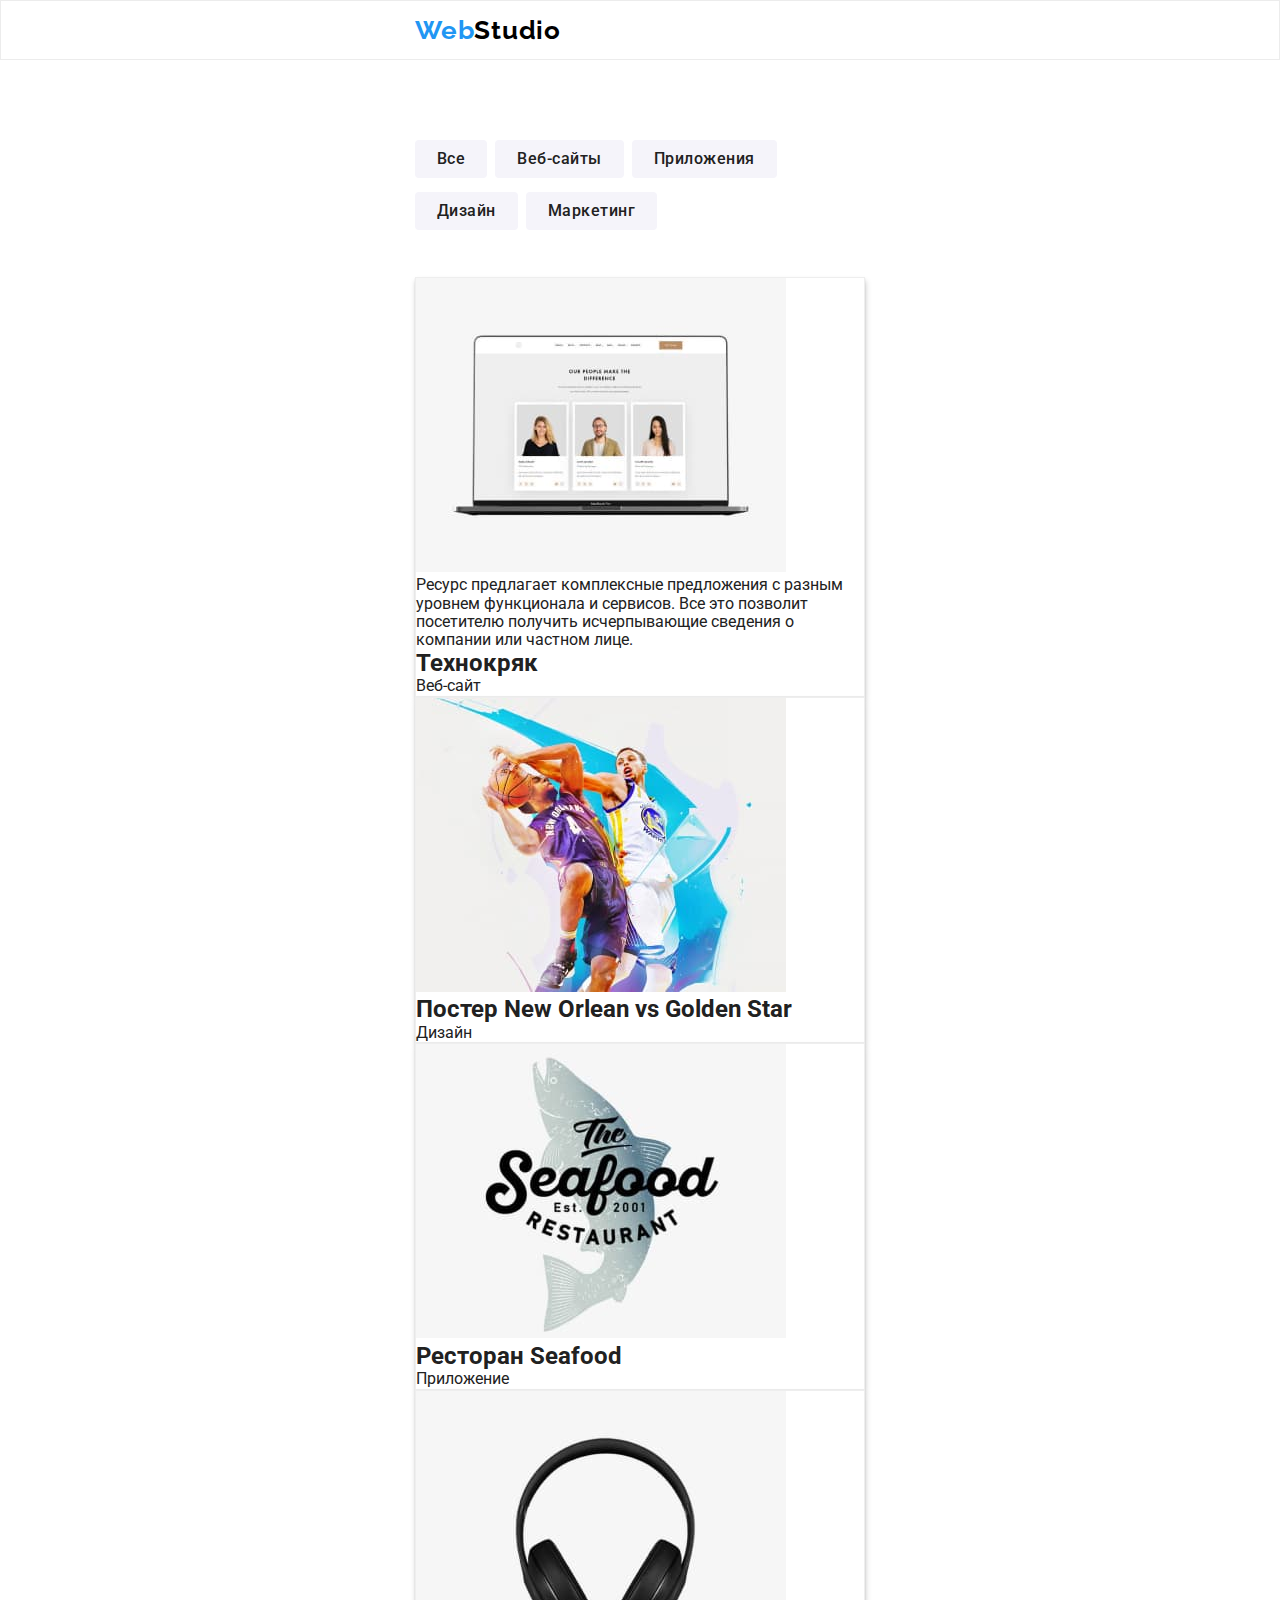
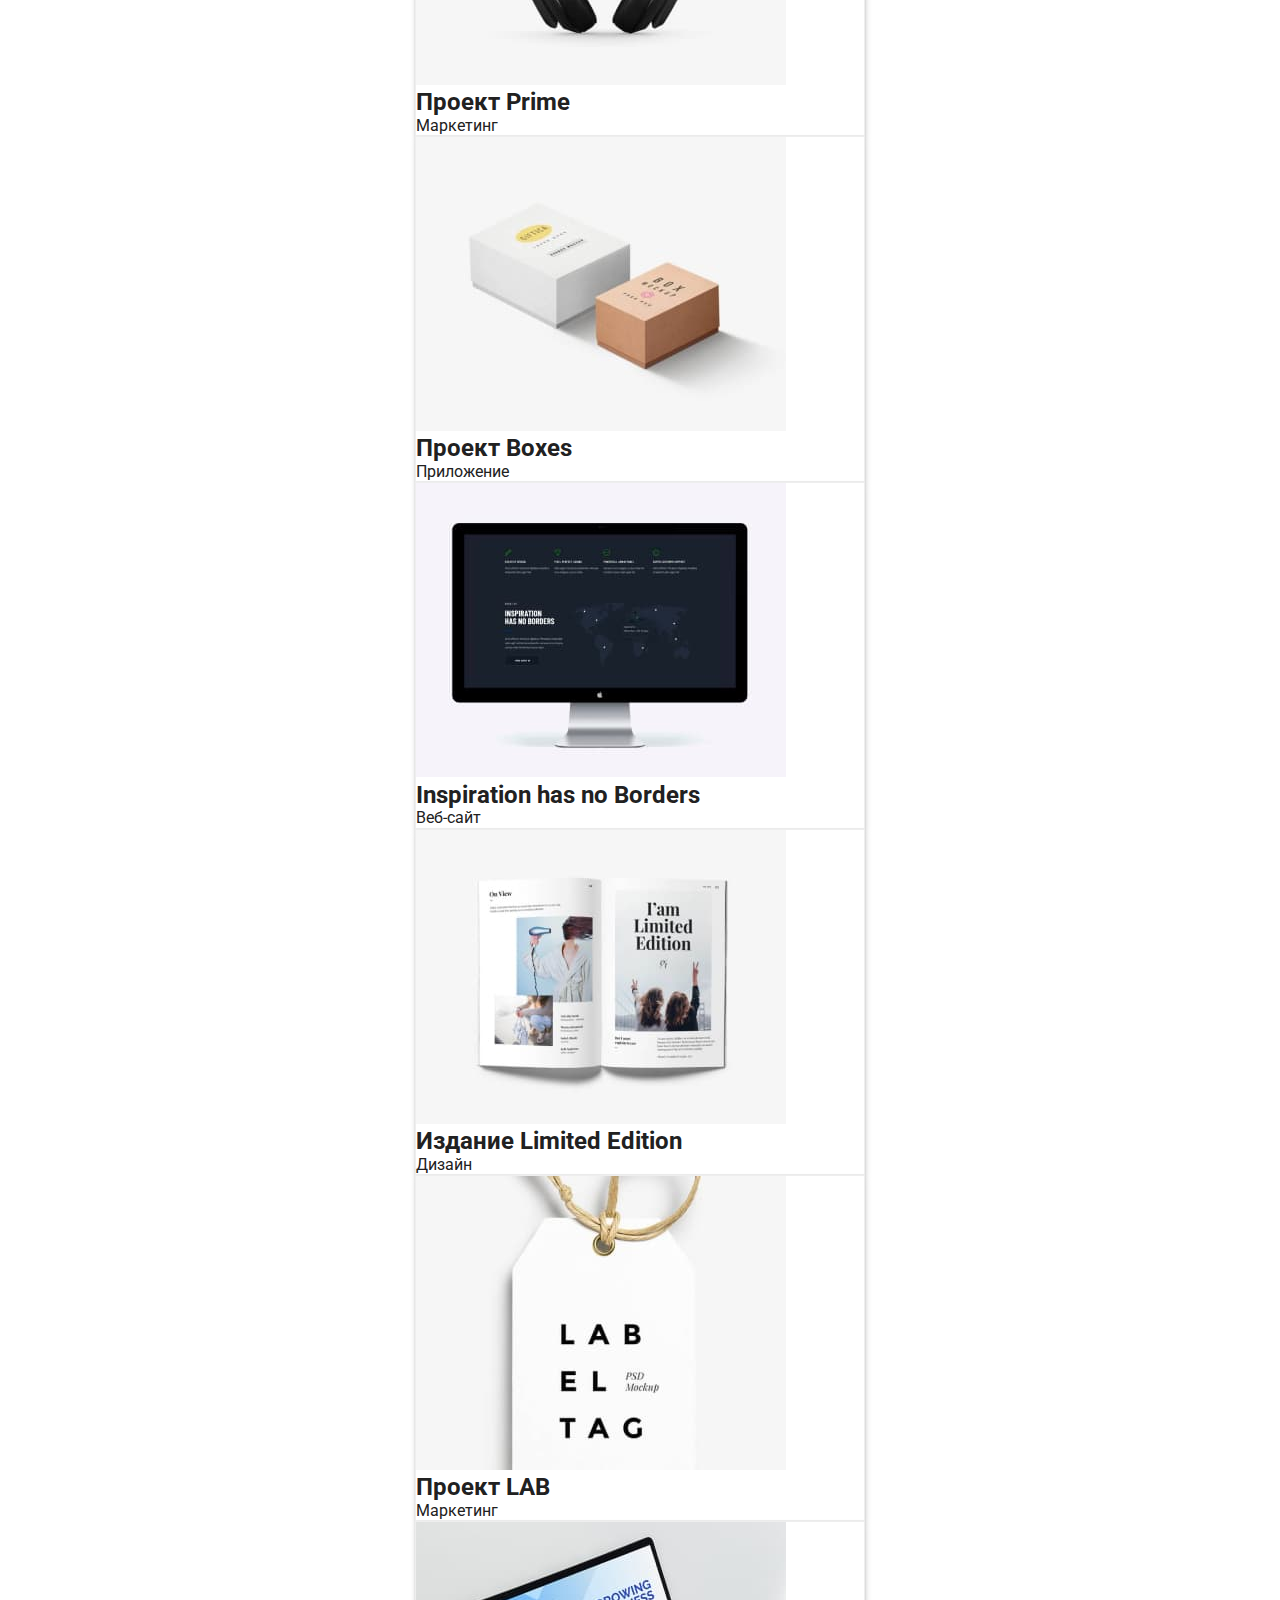
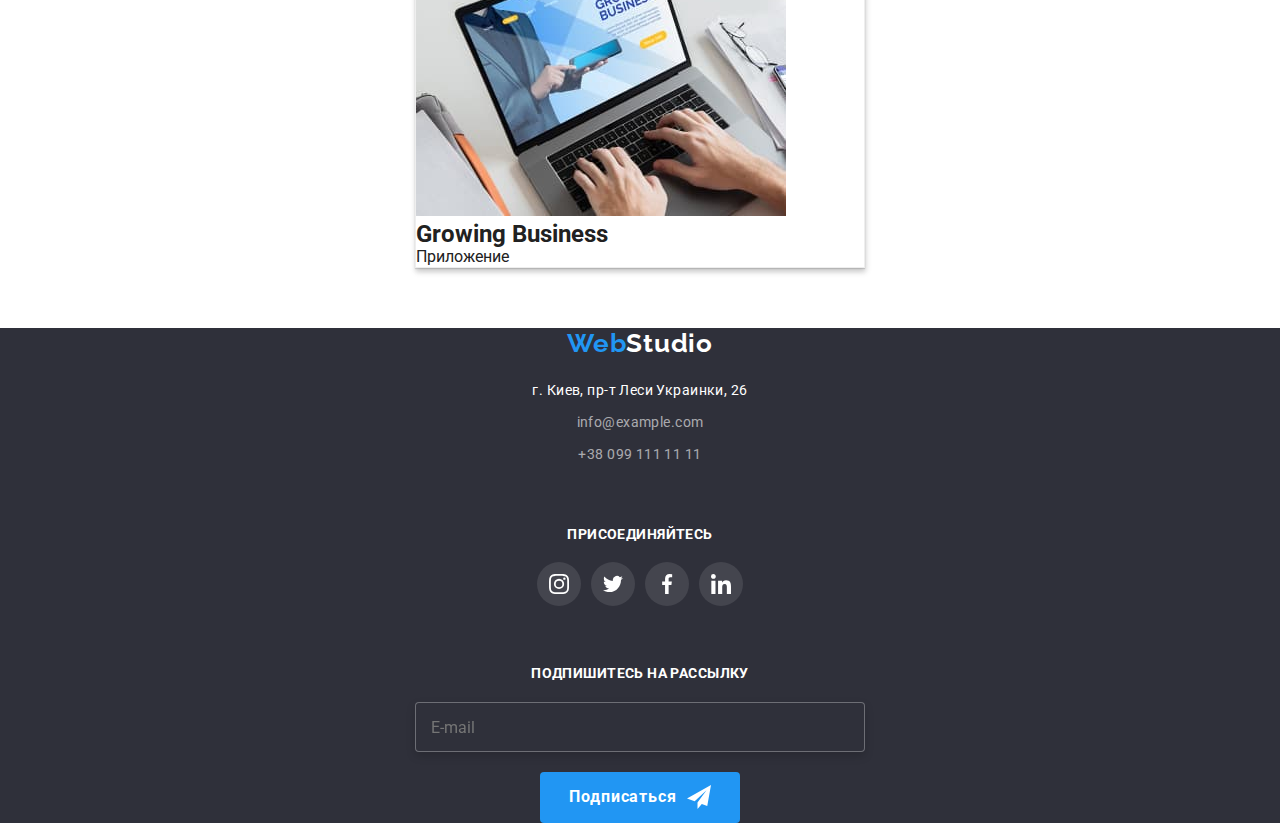
==== portfolio.html @ 5e5bee82 "half of mobile" ====
<!DOCTYPE html>
<html lang="ru">
<head>
    <meta charset="UTF-8">
    <meta http-equiv="X-UA-Compatible" content="IE=edge">
    <meta name="viewport" content="width=device-width, initial-scale=1.0">
    <title>Portfolio</title>
    <link rel="stylesheet" href="https://cdn.jsdelivr.net/npm/modern-normalize@1.1.0/modern-normalize.css">
    <link rel="stylesheet" href="./css/styles.min.css">
    <link rel="preconnect" href="https://fonts.googleapis.com">
    <link rel="preconnect" href="https://fonts.gstatic.com" crossorigin>
    <link href="https://fonts.googleapis.com/css2?family=Raleway:wght@700&family=Roboto:wght@400;500;700;900&display=swap" rel="stylesheet">
    <script src="./js/modal.js"></script>
</head>
<body>
    <header class="header">
        <div class="container header__container">
        <nav class="nav">
        <a class="emblem header-emblem" href="./index.html">Web<span class="header-emblem__span">Studio</span></a>
        
            <ul class="nav__list">
                <li class="nav__item"> <a class="nav__link " href="./index.html">Студия</a></li>
                <li class="nav__item"><a class="nav__link nav__link--current" href="./portfolio.html">Портфолио</a></li>
                <li class="nav__item"><a class="nav__link"href="">Контакты</a></li>
            </ul>
        </nav>
        <div class="header-contacts">    
                <a class="header-contacts__link" href="mailto:info@devstudio.com">
                    <svg class="header-contacts__icon">
                    <use href="./images/icon.svg#envelope" ></use>
                </svg>
                info@devstudio.com
                </a> 
                
                <a class="header-contacts__link" href="tel:+380961111111">
                    <svg class="header-contacts__icon">
                    <use href="./images/icon.svg#phone" ></use>
                </svg>
                +38 096 111 11 11
                </a> 
        </div>
        </div>       
    </header>
    <main>
        <section class="section">
        <div class="container">
        <ul class="categories">
            <li class="categories__item">
                <button class="categories__button" type="button">Все</button>
            </li>
            <li class="categories__item">
                <button class="categories__button" type="button">Веб-сайты</button>
            </li>
            <li class="categories__item">
                <button class="categories__button" type="button">Приложения</button>
            </li>
            <li class="categories__item">
                <button class="categories__button" type="button">Дизайн</button>
            </li>
            <li class="categories__item">
                <button class="categories__button" type="button">Маркетинг</button>
            </li>
        </ul>
        <ul class="portfolio__list">
            <li class="portfolio__item">
                <a href="" class="portfolio__link">
                        <div class="card__effect"><img class="portfolio__image" src="./images/portfolio1.jpg" alt="Открытый сайт на мак-буке" width="370" height="294">
                        <p class="card-effect__text">Ресурс предлагает комплексные предложения с разным уровнем функционала и сервисов. Все это позволит посетителю получить исчерпывающие сведения о компании или частном лице.</p>
                    </div>
                    <div class="portfolio__group">
                        <h2 class="portfolio-title">Технокряк</h2>
                        <p class="portfolio__text">Веб-сайт</p>
                    </div>
                </a>
            </li>
            <li class="portfolio__item">
                <a href="" class="portfolio__link">
                    <div class="card__effect">
                    <img class="portfolio__image" src="./images/portfolio2.jpg" alt="Постер с баскетболистами" width="370" height="294">
                    <p class="card-effect__text"></p>
                    </div>
                    <div class="portfolio__group">
                        <h2 class="portfolio-title">Постер New Orlean vs Golden Star</h2>
                        <p class="portfolio__text">Дизайн</p>
                    </div>
                </a>
            </li>
            <li class="portfolio__item">
                <a href="" class="portfolio__link">
                    <div class="card__effect">
                    <img class="portfolio__image" src="./images/portfolio3.jpg" alt="Эмблема ресторана Seafood" width="370" height="294">
                    <p class="card-effect__text"></p>
                    </div>
                <div class="portfolio__group">
                    <h2 class="portfolio-title">Ресторан Seafood</h2>
                    <p class="portfolio__text">Приложение</p>
                </div>
                </a>
            </li>
            <li class="portfolio__item">
                <a href="" class="portfolio__link">
                    <div class="card__effect">
                    <img class="portfolio__image" src="./images/portfolio4.jpg" alt="Наушники" width="370" height="294">
                    <p class="card-effect__text"></p>
                    </div>
                <div class="portfolio__group">
                    <h2 class="portfolio-title">Проект Prime</h2>
                    <p class="portfolio__text">Маркетинг</p>
                </div>
                </a>
            </li>
            <li class="portfolio__item">
                <a href="" class="portfolio__link">
                    <div class="card__effect">
                    <img class="portfolio__image" src="./images/portfolio5.jpg" alt="Коробки" width="370" height="294">
                    <p class="card-effect__text"></p>
                    </div>
                <div class="portfolio__group">
                    <h2 class="portfolio-title">Проект Boxes</h2>
                    <p class="portfolio__text">Приложение</p>
                </div>
                </a>
            </li>
            <li class="portfolio__item">
                <a href="" class="portfolio__link">
                    <div class="card__effect">
                    <img class="portfolio__image" src="./images/portfolio6.jpg" alt="Дисплей с картами" width="370" height="294">
                    <p class="card-effect__text"></p>
                    </div>
                <div class="portfolio__group">
                    <h2 class="portfolio-title">Inspiration has no Borders</h2>
                    <p class="portfolio__text">Веб-сайт</p>
                </div>
                </a>
            </li>
            <li class="portfolio__item">
                <a href="" class="portfolio__link">
                    <div class="card__effect"><img class="portfolio__image" src="./images/portfolio7.jpg" width="370" height="294" alt="Фото журнала">
                    <p class="card-effect__text"></p>
                    </div>
                    <div class="portfolio__group">
                    <h2 class="portfolio-title">Издание Limited Edition</h2>
                    <p class="portfolio__text">Дизайн</p>
                </div>
                </a>
            </li>
            <li class="portfolio__item">
                <a href="" class="portfolio__link">
                    <div class="card__effect">
                    <img class="portfolio__image" src="./images/portfolio8.jpg" alt="Рекламный лейбл" width="370" height="294">
                    <p class="card-effect__text"></p>
                    </div>
                <div class="portfolio__group"> 
                    <h2 class="portfolio-title">Проект LAB</h2>
                    <p class="portfolio__text">Маркетинг</p>
                </div>
                </a>
            </li>
            <li class="portfolio__item">
                <a href="" class="portfolio__link">
                    <div class="card__effect">
                    <img class="portfolio__image" src="./images/portfolio9.jpg" alt="Кисти, печатающие на ноутбуке" width="370" height="294">
                    <p class="card-effect__text"></p>
                    </div>
                <div class="portfolio__group">
                    <h2 class="portfolio-title">Growing Business</h2>
                    <p class="portfolio__text">Приложение</p>
                </div>
                </a>
            </li>
        </ul>
    </div>
    </section>
    </main>
    <footer class="page-footer">
        <div class="container footer">
            <div class="footer-address">
            <a class="emblem footer__emblem" href="./index.html">Web<span>Studio</span></a>
            <address>
                <ul class="address__list">
                    <li class="address__item">
                        <a class="google-address" href="https://goo.gl/maps/PNrH4zYKMws1Ccoz9" target="_blank" rel="noopener noreferrer" title="Перенесет вам в Google-карты">г. Киев, пр-т Леси Украинки, 26</a>
                    </li>
                    <li class="address__item">
                        <a class="footer-contacts" href="mailto:info@example.com">info@example.com</a>
                    </li>
                    <li class="address__item">
                        <a class="footer-contacts" href="tel:+380991111111">+38 099 111 11 11</a></li>
                </ul>
            </address>
        </div>
        <div class="footer-socials">
        <h2 class="footer-socials__title">Присоединяйтесь</h2>
            <ul class="footer-socials__list">
                <li class="footer-socials__item">
                    <a href="" class="footer-socials__link">
                        <svg class="footer-socials__icon">
                            <use href="./images/icon.svg#instagram" ></use>
                        </svg>
                    </a>
                </li>
                <li class="footer-socials__item">
                    <a href="" class="footer-socials__link">
                        <svg class="footer-socials__icon">
                            <use href="./images/icon.svg#twitter" ></use>
                        </svg>
                    </a>
                </li>
                <li class="footer-socials__item">
                    <a href="" class="footer-socials__link">
                        <svg class="footer-socials__icon">
                            <use href="./images/icon.svg#facebook" ></use>
                        </svg>
                    </a>
                </li>
                <li class="footer-socials__item">
                    <a href="" class="footer-socials__link">
                        <svg class="footer-socials__icon">
                            <use href="./images/icon.svg#linkedin" ></use>
                        </svg>
                    </a>
                </li>
            </ul>
        </div>
        <div class="footer-form">
            <h2 class="footer-form__title">Подпишитесь на рассылку</h2>
            <form class="footer-form__form">
                <input class="footer-form__input" type="email" name="place for your email" placeholder="E-mail" id="mail">
                <button class="footer-form__button" type="submit">
                    Подписаться
                    <svg class="footer-form__icon">
                       <use href="./images/icon.svg#send"></use>
                    </svg>
                </button>
            </form>
        </div>
        </div>
    </footer>
</body>
</html>
---- css/styles.min.css ----
ul{list-style:none;padding:0;margin:0}a{text-decoration:none;color:var(--main-text-color)}h1,h2,h3,p{margin:0}.section{padding-top:60px;padding-bottom:60px}:root{--text-color: #757575;--main-text-color:#212121;--accent-color: #2196F3;--background: #2F303A;--team-color: #F5F4FA;--main-color: #fff;--link-color: #AFB1B8;--primari-font: 'Roboto', sans-serif;--secondary-font: 'Raleway', sans-serif}body{font-family:'Roboto', sans-serif;color:var(--main-text-color)}@media screen and (max-width: 768px){body{margin-top:60px}}@media screen and (min-width: 768px){body{margin-top:80px}}.container{width:480px;padding-left:15px;padding-right:15px;margin:0 auto}.emblem{text-decoration:none;font-family:'Raleway';font-weight:700;display:block;letter-spacing:0.03em;color:var(--accent-color)}@media screen and (max-width: 768px){.emblem{font-size:24px;line-height:1.16}}@media screen and (min-width: 768px){.emblem{font-size:24px;line-height:1.16}}@media screen and (min-width: 1200px){.emblem{font-size:26px;line-height:1.19}}@media screen and (min-width: 768px){.header-emblem{margin-right:88px}}@media screen and (min-width: 1200px){.header-emblem{margin-right:93px}}.footer__emblem{text-align:center;margin-bottom:20px}.header-emblem__span{color:black}.footer__emblem span{color:var(--main-color)}.header{position:fixed;top:0;left:0;width:100%;height:60px;z-index:100;background-color:#fff;border:1px solid #ECECEC;display:-webkit-box;display:-ms-flexbox;display:flex;-webkit-box-align:center;-ms-flex-align:center;align-items:center}.header a{text-decoration:none}.header__container{display:-webkit-box;display:-ms-flexbox;display:flex;-webkit-box-pack:justify;-ms-flex-pack:justify;justify-content:space-between}.nav__list{display:none}.header-contacts{display:none}.burger-icon{display:block;width:24px;height:24px}.hero{padding:118px 60px;background-image:-webkit-gradient(linear, left top, left bottom, from(rgba(47,48,58,0.4)), to(rgba(47,48,58,0.4))),url(../images/herophoto.jpg);background-image:linear-gradient(to bottom, rgba(47,48,58,0.4), rgba(47,48,58,0.4)),url(../images/herophoto.jpg);background-repeat:no-repeat;background-size:cover;background-position:center}.hero__title{margin-bottom:30px;font-weight:900;font-size:26px;line-height:162%;text-align:center;letter-spacing:0.06em;text-transform:uppercase;color:var(--main-color)}.hero__button{display:-webkit-box;display:-ms-flexbox;display:flex;-webkit-box-align:center;-ms-flex-align:center;align-items:center;margin:0 auto;padding:10px 32px;font-weight:700;font-size:16px;line-height:188%;letter-spacing:0.06em;color:var(--main-color);background-color:var(--accent-color);border:none;border-radius:4px}.backdrop{position:absolute}.backdrop.is-hidden{opacity:0;pointer-events:none}.advantages__item:not(:last-child){margin-bottom:30px}.advantages__group{position:relative;width:100%;height:120px;background-color:#F5F4FA;border-radius:4px;margin-bottom:30px}.advantages__icon{position:absolute;top:50%;left:50%;-webkit-transform:translate(-50%, -50%);transform:translate(-50%, -50%);width:70px;height:70px}.advanteges__title{margin-bottom:10px;font-weight:700;font-size:14px;line-height:112%;text-align:center;letter-spacing:0.03em;text-transform:uppercase;color:var(--main-text-color)}.advantages__text{font-size:14px;line-height:171%;letter-spacing:0.03em;color:var(--text-color)}.ourwork{display:none}.team{background-color:var(--team-color)}.team h2{margin-bottom:30px;font-weight:700;font-size:28px;line-height:117%;text-align:center;letter-spacing:0.03em;color:var(--main-text-color)}.team__item{background-color:var(--main-color);-webkit-box-shadow:0px 1px 3px rgba(0,0,0,0.12),0px 1px 1px rgba(0,0,0,0.14),0px 2px 1px rgba(0,0,0,0.2);box-shadow:0px 1px 3px rgba(0,0,0,0.12),0px 1px 1px rgba(0,0,0,0.14),0px 2px 1px rgba(0,0,0,0.2);border-radius:0px 0px 4px 4px}.team__item:not(:last-child){margin-bottom:30px}.team__group{display:-webkit-box;display:-ms-flexbox;display:flex;-webkit-box-orient:vertical;-webkit-box-direction:normal;-ms-flex-direction:column;flex-direction:column;-webkit-box-align:center;-ms-flex-align:center;align-items:center;padding-top:30px;padding-bottom:24px}.team__group h3{margin-bottom:10px;font-weight:500;font-size:16px;line-height:119%;text-align:center;letter-spacing:0.03em;color:var(--main-text-color)}.team__group p{margin-bottom:16px;font-size:16px;line-height:119%;text-align:center;letter-spacing:0.03em;color:var(--text-color)}.socials{display:-webkit-box;display:-ms-flexbox;display:flex;-webkit-box-pack:center;-ms-flex-pack:center;justify-content:center}.socials__item:not(:last-child){margin-right:10px}.socials__link{display:-webkit-box;display:-ms-flexbox;display:flex;-webkit-box-align:center;-ms-flex-align:center;align-items:center;-webkit-box-pack:center;-ms-flex-pack:center;justify-content:center;width:44px;height:44px;border-radius:50%}.socials__link:hover{background-color:var(--accent-color)}.socials__svg{fill:var(--link-color)}.socials__link:hover .socials__svg{fill:var(--main-color)}.partners__title{margin-bottom:30px;font-weight:700;font-size:28px;line-height:117%;text-align:center;letter-spacing:0.03em;color:var(--main-text-color)}.partners-list{display:-webkit-box;display:-ms-flexbox;display:flex;-ms-flex-wrap:wrap;flex-wrap:wrap;margin:-15px}.partners__item{margin:15px}.partners__link{display:-webkit-box;display:-ms-flexbox;display:flex;-webkit-box-align:center;-ms-flex-align:center;align-items:center;-webkit-box-pack:center;-ms-flex-pack:center;justify-content:center;padding:16px 52px;outline:1px solid var(--link-color);border-radius:4px;color:var(--link-color)}.partners__link:hover{outline:1px solid var(--accent-color);color:var(--accent-color)}.partners__icon{width:106px;height:60px;fill:currentColor}.page-footer{background-color:var(--background)}.footer{display:-webkit-box;display:-ms-flexbox;display:flex;-webkit-box-orient:vertical;-webkit-box-direction:normal;-ms-flex-direction:column;flex-direction:column;-webkit-box-align:center;-ms-flex-align:center;align-items:center}.address__list{text-align:center;font-style:normal;margin-bottom:60px}.address__item+.address__item{margin-top:8px}.google-address{font-size:14px;line-height:171%;text-align:center;letter-spacing:0.03em;color:var(--main-color)}.footer-contacts{text-decoration:none;margin-bottom:60px;font-size:14px;line-height:171%;text-align:center;letter-spacing:0.03em;color:rgba(255,255,255,0.6)}.footer-socials{margin-bottom:60px}.footer-socials__title{margin-bottom:20px;font-weight:700;font-size:14px;line-height:114%;text-align:center;letter-spacing:0.03em;text-transform:uppercase;color:var(--main-color)}.footer-socials__list{display:-webkit-box;display:-ms-flexbox;display:flex;-webkit-box-pack:center;-ms-flex-pack:center;justify-content:center}.footer-socials__item:not(:last-child){margin-right:10px}.footer-socials__link{display:-webkit-box;display:-ms-flexbox;display:flex;-webkit-box-align:center;-ms-flex-align:center;align-items:center;-webkit-box-pack:center;-ms-flex-pack:center;justify-content:center;width:44px;height:44px;border-radius:50%;background:rgba(255,255,255,0.1)}.footer-socials__link:hover{color:var(--accent-color)}.footer-socials__icon{width:20px;height:20px;fill:var(--main-color)}.footer-form__title{margin-bottom:20px;font-weight:700;font-size:14px;line-height:114%;text-align:center;letter-spacing:0.03em;text-transform:uppercase;color:var(--main-color)}.footer-form__input{margin-bottom:20px;padding:15px;width:450px;height:50px;border:1px solid rgba(255,255,255,0.3);-webkit-filter:drop-shadow(0px 4px 4px rgba(0,0,0,0.15));filter:drop-shadow(0px 4px 4px rgba(0,0,0,0.15));border-radius:4px;background-color:var(--background)}.footer-form__button{display:-webkit-box;display:-ms-flexbox;display:flex;margin:0 auto;-webkit-box-align:center;-ms-flex-align:center;align-items:center;padding:10px 29px;font-weight:700;font-size:16px;line-height:188%;text-align:center;letter-spacing:0.06em;border:none;border-radius:4px;background-color:var(--accent-color);color:var(--main-color);cursor:pointer}.footer-form__icon{width:24px;height:24px;fill:var(--main-color);margin-left:10px}.categories{display:-webkit-box;display:-ms-flexbox;display:flex;-ms-flex-wrap:wrap;flex-wrap:wrap;margin:-7px -4px;margin-bottom:40px}.categories__item{margin:7px 4px}.categories__button{padding:6px 22px;font-weight:500;font-size:16px;line-height:162%;text-align:center;letter-spacing:0.03em;color:var(--main-text-color);border:none;border-radius:4px;background-color:var(--team-color);cursor:pointer}.categories__button:hover,.categories__button:focus{color:var(--main-color);background-color:var(--accent-color)}.portfolio__item{width:100%;background:var(--main-color);border:1px solid #EEEEEE;-webkit-box-shadow:0px 1px 1px rgba(0,0,0,0.12),0px 4px 4px rgba(0,0,0,0.06),1px 4px 6px rgba(0,0,0,0.16);box-shadow:0px 1px 1px rgba(0,0,0,0.12),0px 4px 4px rgba(0,0,0,0.06),1px 4px 6px rgba(0,0,0,0.16)}
/*# sourceMappingURL=styles.min.css.map */
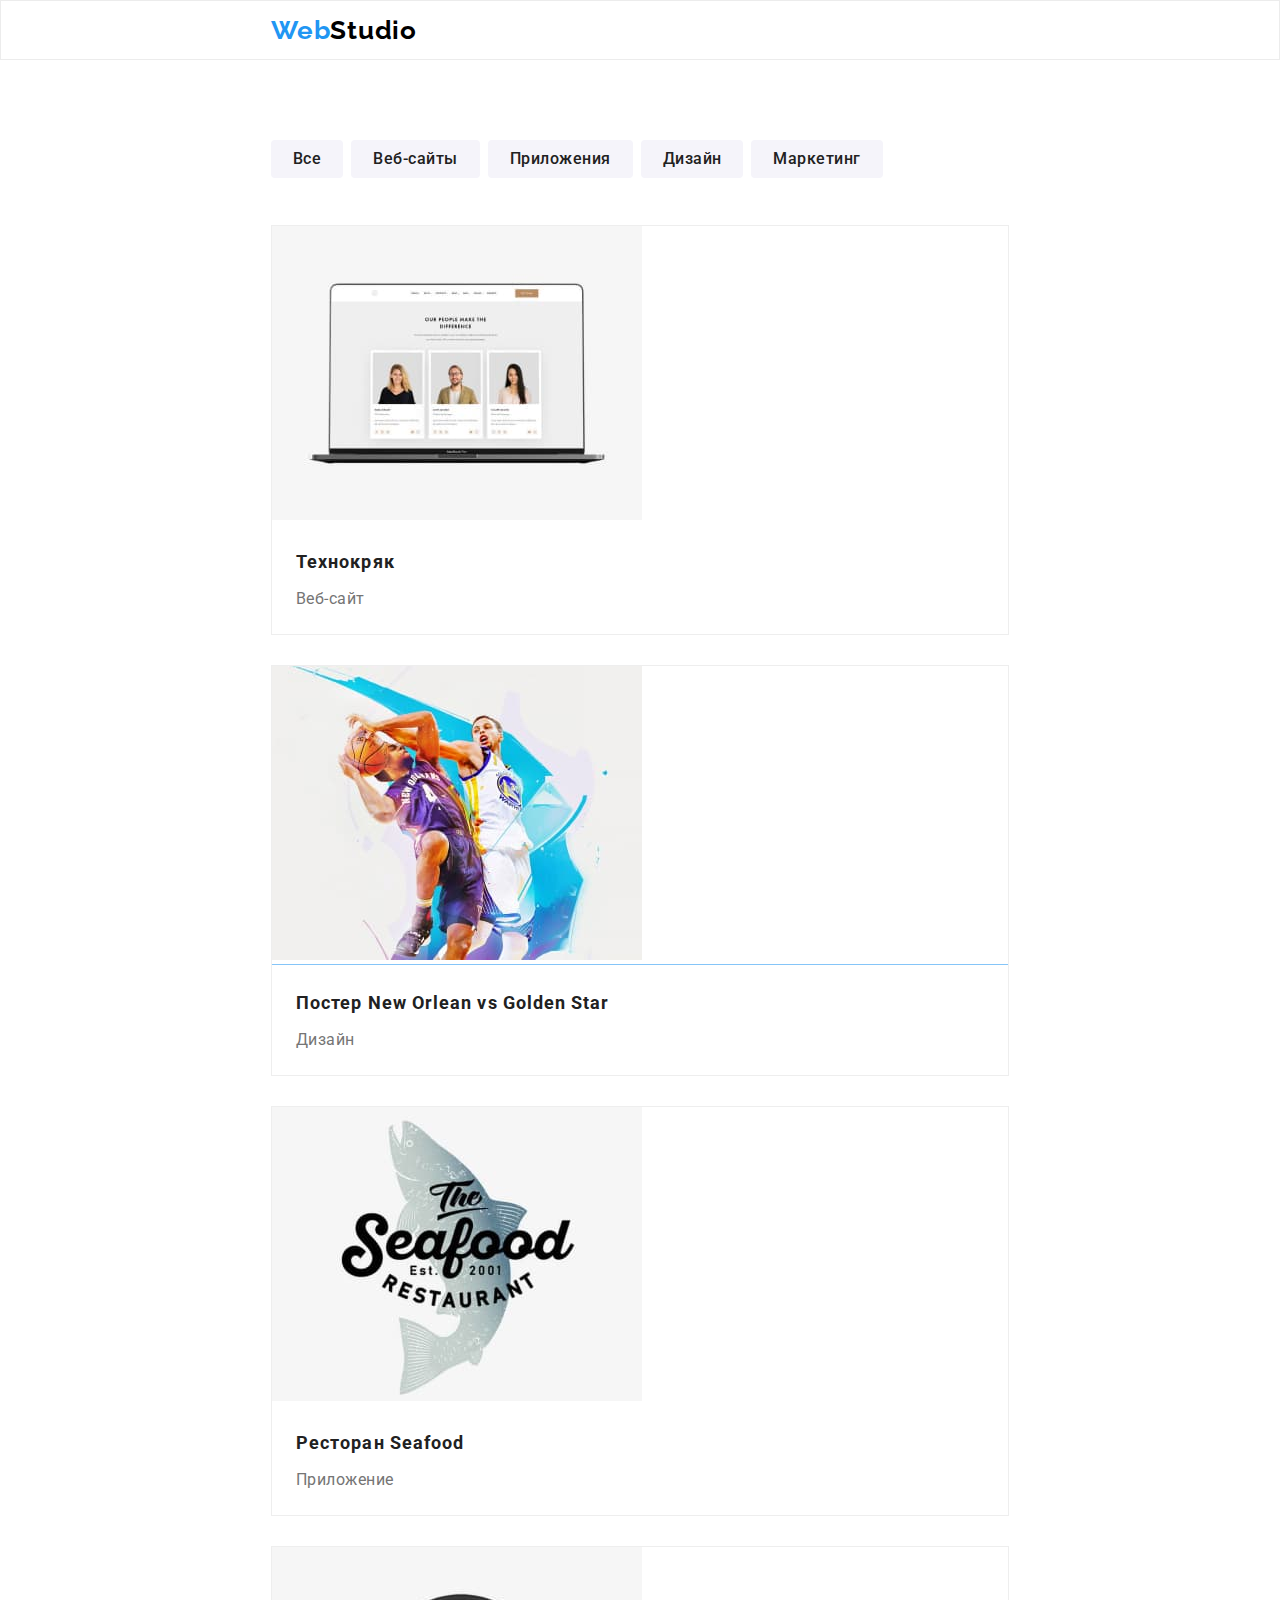
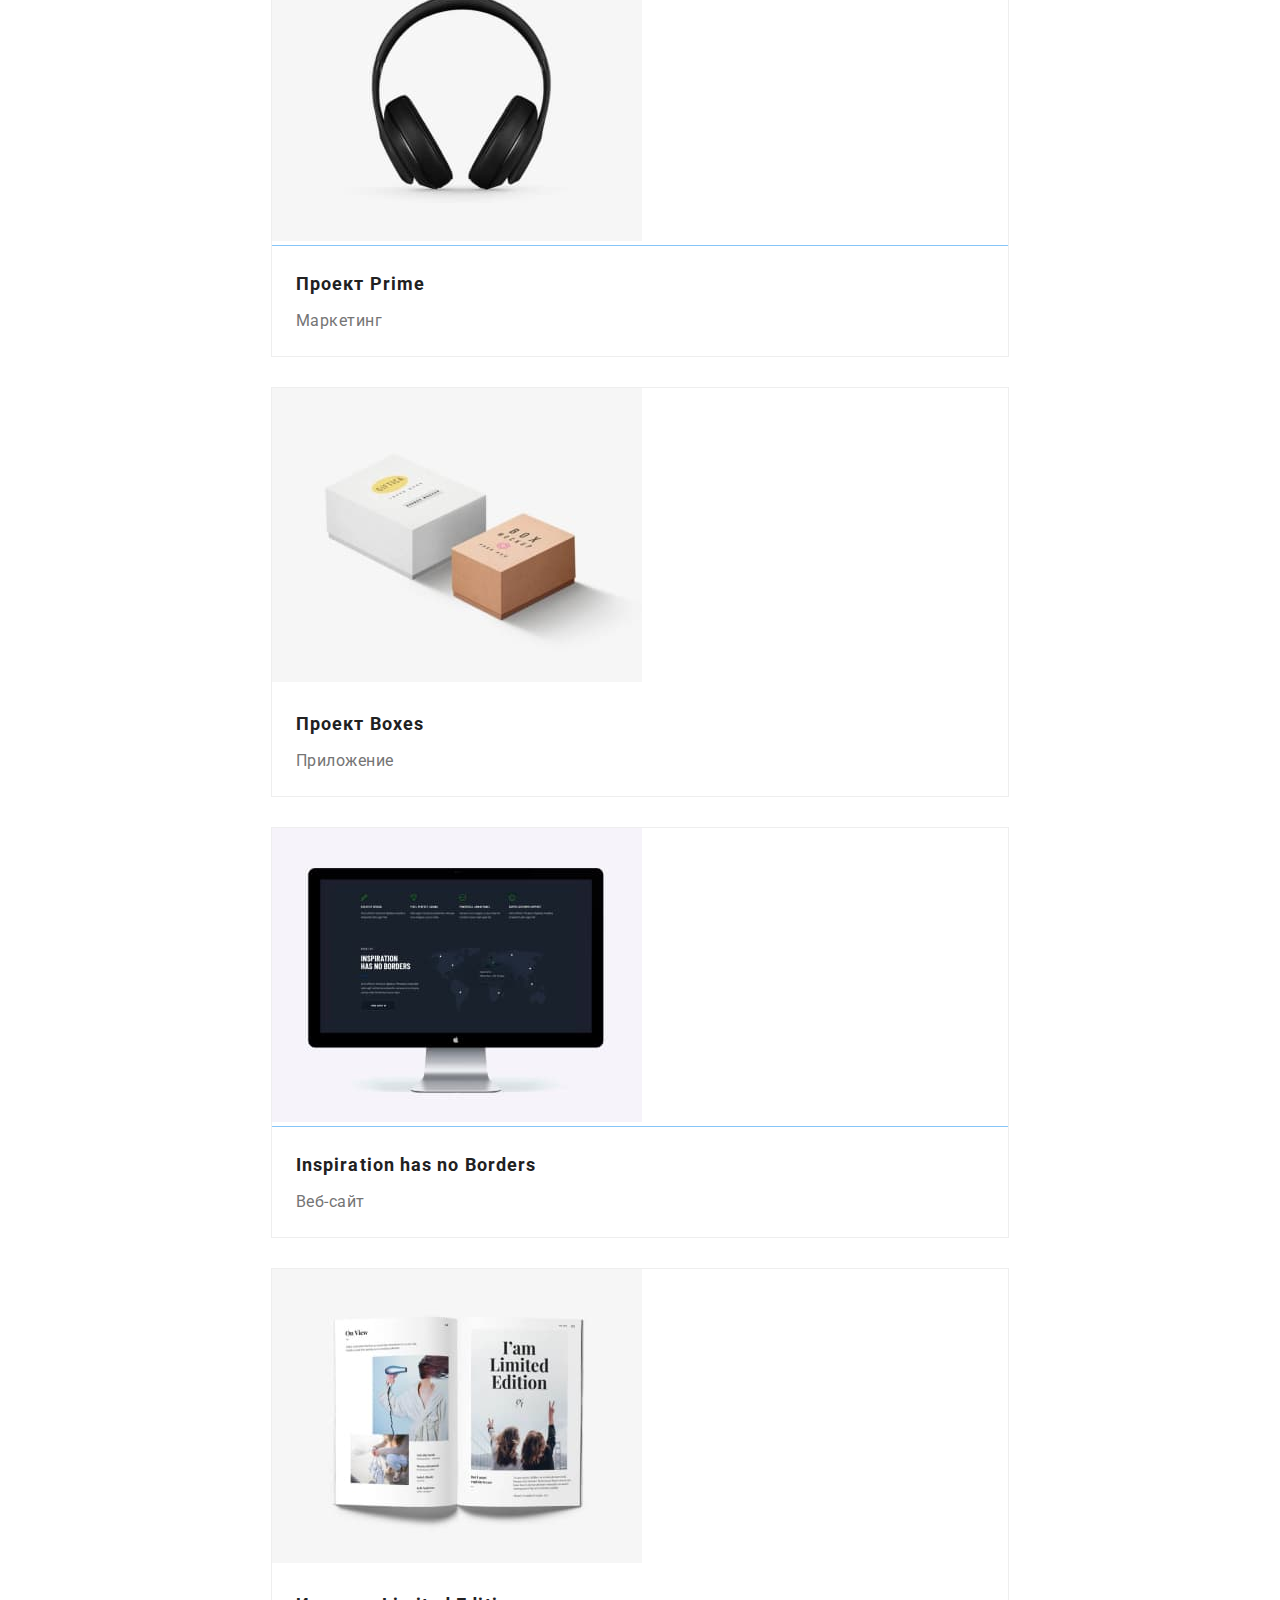
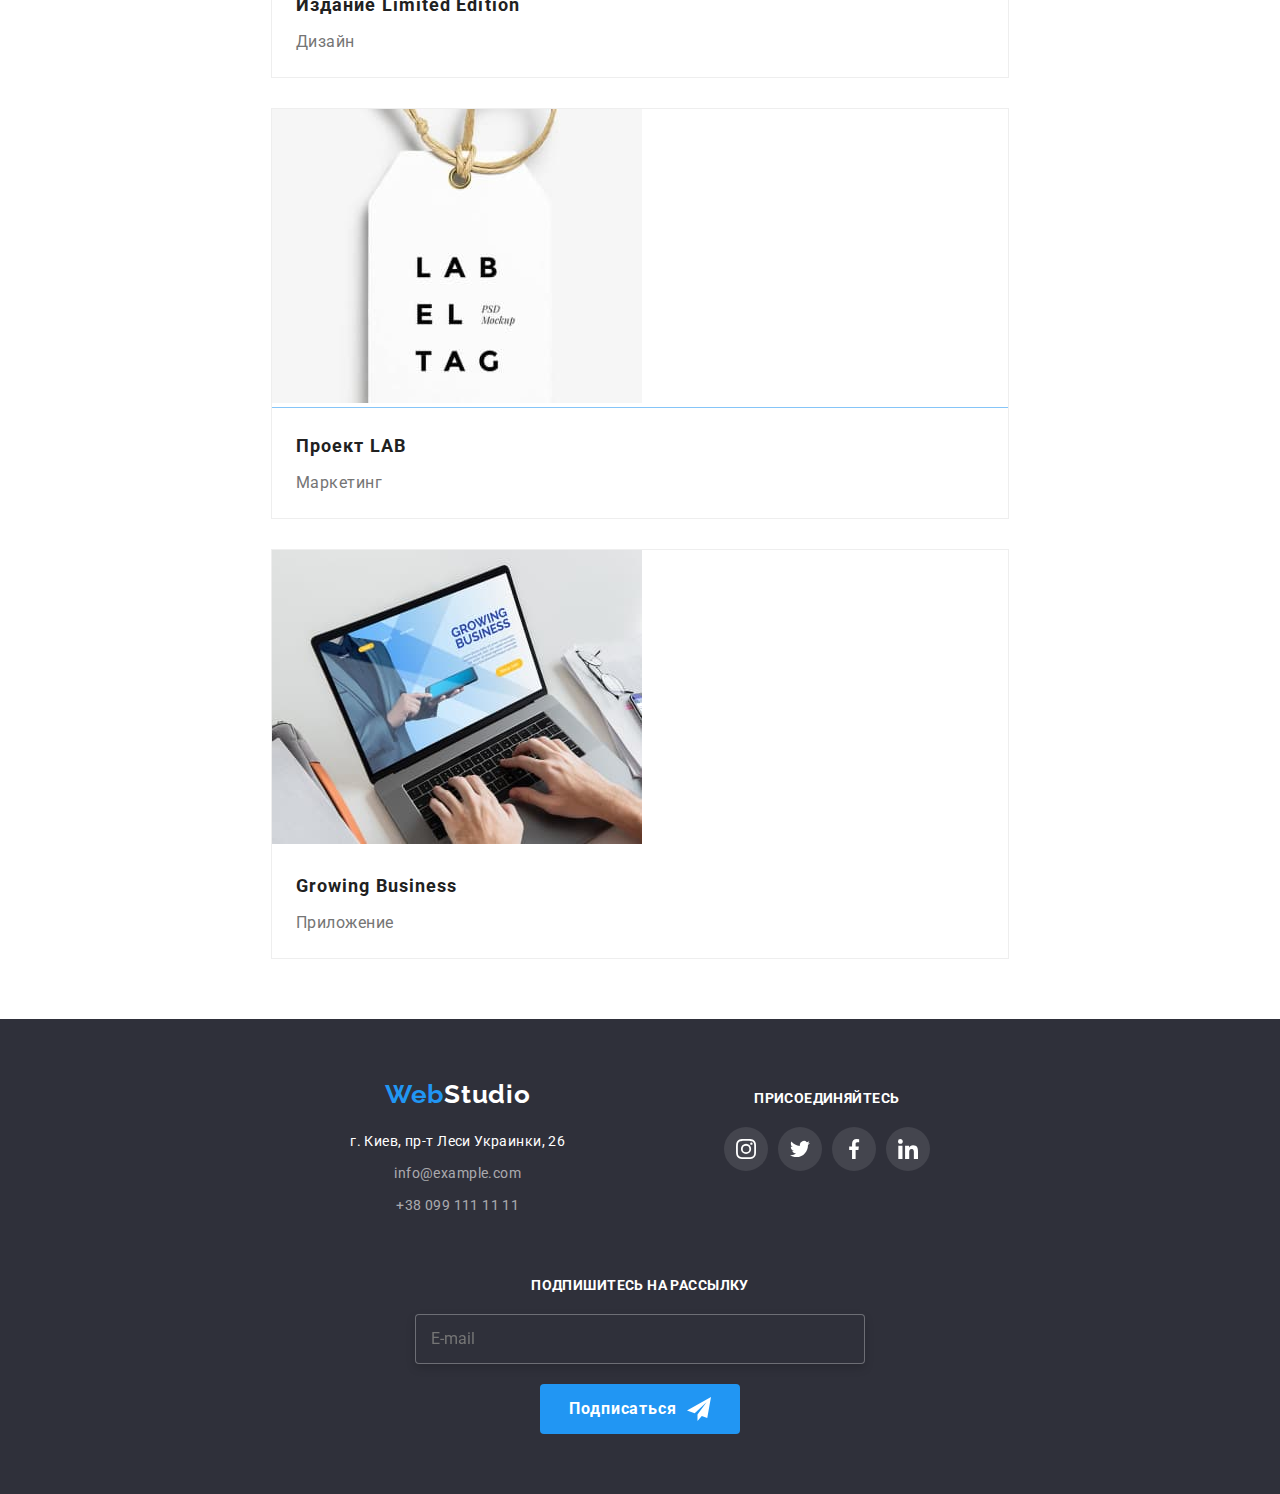
==== commit 45244943: "tab" ====
--- a/portfolio.html
+++ b/portfolio.html
@@ -172,7 +172,7 @@
     </div>
     </section>
     </main>
-    <footer class="page-footer">
+    <footer class="page-footer section">
         <div class="container footer">
             <div class="footer-address">
             <a class="emblem footer__emblem" href="./index.html">Web<span>Studio</span></a>
--- a/css/styles.min.css
+++ b/css/styles.min.css
@@ -1,2 +1,2 @@
-ul{list-style:none;padding:0;margin:0}a{text-decoration:none;color:var(--main-text-color)}h1,h2,h3,p{margin:0}.section{padding-top:60px;padding-bottom:60px}:root{--text-color: #757575;--main-text-color:#212121;--accent-color: #2196F3;--background: #2F303A;--team-color: #F5F4FA;--main-color: #fff;--link-color: #AFB1B8;--primari-font: 'Roboto', sans-serif;--secondary-font: 'Raleway', sans-serif}body{font-family:'Roboto', sans-serif;color:var(--main-text-color)}@media screen and (max-width: 768px){body{margin-top:60px}}@media screen and (min-width: 768px){body{margin-top:80px}}.container{width:480px;padding-left:15px;padding-right:15px;margin:0 auto}.emblem{text-decoration:none;font-family:'Raleway';font-weight:700;display:block;letter-spacing:0.03em;color:var(--accent-color)}@media screen and (max-width: 768px){.emblem{font-size:24px;line-height:1.16}}@media screen and (min-width: 768px){.emblem{font-size:24px;line-height:1.16}}@media screen and (min-width: 1200px){.emblem{font-size:26px;line-height:1.19}}@media screen and (min-width: 768px){.header-emblem{margin-right:88px}}@media screen and (min-width: 1200px){.header-emblem{margin-right:93px}}.footer__emblem{text-align:center;margin-bottom:20px}.header-emblem__span{color:black}.footer__emblem span{color:var(--main-color)}.header{position:fixed;top:0;left:0;width:100%;height:60px;z-index:100;background-color:#fff;border:1px solid #ECECEC;display:-webkit-box;display:-ms-flexbox;display:flex;-webkit-box-align:center;-ms-flex-align:center;align-items:center}.header a{text-decoration:none}.header__container{display:-webkit-box;display:-ms-flexbox;display:flex;-webkit-box-pack:justify;-ms-flex-pack:justify;justify-content:space-between}.nav__list{display:none}.header-contacts{display:none}.burger-icon{display:block;width:24px;height:24px}.hero{padding:118px 60px;background-image:-webkit-gradient(linear, left top, left bottom, from(rgba(47,48,58,0.4)), to(rgba(47,48,58,0.4))),url(../images/herophoto.jpg);background-image:linear-gradient(to bottom, rgba(47,48,58,0.4), rgba(47,48,58,0.4)),url(../images/herophoto.jpg);background-repeat:no-repeat;background-size:cover;background-position:center}.hero__title{margin-bottom:30px;font-weight:900;font-size:26px;line-height:162%;text-align:center;letter-spacing:0.06em;text-transform:uppercase;color:var(--main-color)}.hero__button{display:-webkit-box;display:-ms-flexbox;display:flex;-webkit-box-align:center;-ms-flex-align:center;align-items:center;margin:0 auto;padding:10px 32px;font-weight:700;font-size:16px;line-height:188%;letter-spacing:0.06em;color:var(--main-color);background-color:var(--accent-color);border:none;border-radius:4px}.backdrop{position:absolute}.backdrop.is-hidden{opacity:0;pointer-events:none}.advantages__item:not(:last-child){margin-bottom:30px}.advantages__group{position:relative;width:100%;height:120px;background-color:#F5F4FA;border-radius:4px;margin-bottom:30px}.advantages__icon{position:absolute;top:50%;left:50%;-webkit-transform:translate(-50%, -50%);transform:translate(-50%, -50%);width:70px;height:70px}.advanteges__title{margin-bottom:10px;font-weight:700;font-size:14px;line-height:112%;text-align:center;letter-spacing:0.03em;text-transform:uppercase;color:var(--main-text-color)}.advantages__text{font-size:14px;line-height:171%;letter-spacing:0.03em;color:var(--text-color)}.ourwork{display:none}.team{background-color:var(--team-color)}.team h2{margin-bottom:30px;font-weight:700;font-size:28px;line-height:117%;text-align:center;letter-spacing:0.03em;color:var(--main-text-color)}.team__item{background-color:var(--main-color);-webkit-box-shadow:0px 1px 3px rgba(0,0,0,0.12),0px 1px 1px rgba(0,0,0,0.14),0px 2px 1px rgba(0,0,0,0.2);box-shadow:0px 1px 3px rgba(0,0,0,0.12),0px 1px 1px rgba(0,0,0,0.14),0px 2px 1px rgba(0,0,0,0.2);border-radius:0px 0px 4px 4px}.team__item:not(:last-child){margin-bottom:30px}.team__group{display:-webkit-box;display:-ms-flexbox;display:flex;-webkit-box-orient:vertical;-webkit-box-direction:normal;-ms-flex-direction:column;flex-direction:column;-webkit-box-align:center;-ms-flex-align:center;align-items:center;padding-top:30px;padding-bottom:24px}.team__group h3{margin-bottom:10px;font-weight:500;font-size:16px;line-height:119%;text-align:center;letter-spacing:0.03em;color:var(--main-text-color)}.team__group p{margin-bottom:16px;font-size:16px;line-height:119%;text-align:center;letter-spacing:0.03em;color:var(--text-color)}.socials{display:-webkit-box;display:-ms-flexbox;display:flex;-webkit-box-pack:center;-ms-flex-pack:center;justify-content:center}.socials__item:not(:last-child){margin-right:10px}.socials__link{display:-webkit-box;display:-ms-flexbox;display:flex;-webkit-box-align:center;-ms-flex-align:center;align-items:center;-webkit-box-pack:center;-ms-flex-pack:center;justify-content:center;width:44px;height:44px;border-radius:50%}.socials__link:hover{background-color:var(--accent-color)}.socials__svg{fill:var(--link-color)}.socials__link:hover .socials__svg{fill:var(--main-color)}.partners__title{margin-bottom:30px;font-weight:700;font-size:28px;line-height:117%;text-align:center;letter-spacing:0.03em;color:var(--main-text-color)}.partners-list{display:-webkit-box;display:-ms-flexbox;display:flex;-ms-flex-wrap:wrap;flex-wrap:wrap;margin:-15px}.partners__item{margin:15px}.partners__link{display:-webkit-box;display:-ms-flexbox;display:flex;-webkit-box-align:center;-ms-flex-align:center;align-items:center;-webkit-box-pack:center;-ms-flex-pack:center;justify-content:center;padding:16px 52px;outline:1px solid var(--link-color);border-radius:4px;color:var(--link-color)}.partners__link:hover{outline:1px solid var(--accent-color);color:var(--accent-color)}.partners__icon{width:106px;height:60px;fill:currentColor}.page-footer{background-color:var(--background)}.footer{display:-webkit-box;display:-ms-flexbox;display:flex;-webkit-box-orient:vertical;-webkit-box-direction:normal;-ms-flex-direction:column;flex-direction:column;-webkit-box-align:center;-ms-flex-align:center;align-items:center}.address__list{text-align:center;font-style:normal;margin-bottom:60px}.address__item+.address__item{margin-top:8px}.google-address{font-size:14px;line-height:171%;text-align:center;letter-spacing:0.03em;color:var(--main-color)}.footer-contacts{text-decoration:none;margin-bottom:60px;font-size:14px;line-height:171%;text-align:center;letter-spacing:0.03em;color:rgba(255,255,255,0.6)}.footer-socials{margin-bottom:60px}.footer-socials__title{margin-bottom:20px;font-weight:700;font-size:14px;line-height:114%;text-align:center;letter-spacing:0.03em;text-transform:uppercase;color:var(--main-color)}.footer-socials__list{display:-webkit-box;display:-ms-flexbox;display:flex;-webkit-box-pack:center;-ms-flex-pack:center;justify-content:center}.footer-socials__item:not(:last-child){margin-right:10px}.footer-socials__link{display:-webkit-box;display:-ms-flexbox;display:flex;-webkit-box-align:center;-ms-flex-align:center;align-items:center;-webkit-box-pack:center;-ms-flex-pack:center;justify-content:center;width:44px;height:44px;border-radius:50%;background:rgba(255,255,255,0.1)}.footer-socials__link:hover{color:var(--accent-color)}.footer-socials__icon{width:20px;height:20px;fill:var(--main-color)}.footer-form__title{margin-bottom:20px;font-weight:700;font-size:14px;line-height:114%;text-align:center;letter-spacing:0.03em;text-transform:uppercase;color:var(--main-color)}.footer-form__input{margin-bottom:20px;padding:15px;width:450px;height:50px;border:1px solid rgba(255,255,255,0.3);-webkit-filter:drop-shadow(0px 4px 4px rgba(0,0,0,0.15));filter:drop-shadow(0px 4px 4px rgba(0,0,0,0.15));border-radius:4px;background-color:var(--background)}.footer-form__button{display:-webkit-box;display:-ms-flexbox;display:flex;margin:0 auto;-webkit-box-align:center;-ms-flex-align:center;align-items:center;padding:10px 29px;font-weight:700;font-size:16px;line-height:188%;text-align:center;letter-spacing:0.06em;border:none;border-radius:4px;background-color:var(--accent-color);color:var(--main-color);cursor:pointer}.footer-form__icon{width:24px;height:24px;fill:var(--main-color);margin-left:10px}.categories{display:-webkit-box;display:-ms-flexbox;display:flex;-ms-flex-wrap:wrap;flex-wrap:wrap;margin:-7px -4px;margin-bottom:40px}.categories__item{margin:7px 4px}.categories__button{padding:6px 22px;font-weight:500;font-size:16px;line-height:162%;text-align:center;letter-spacing:0.03em;color:var(--main-text-color);border:none;border-radius:4px;background-color:var(--team-color);cursor:pointer}.categories__button:hover,.categories__button:focus{color:var(--main-color);background-color:var(--accent-color)}.portfolio__item{width:100%;background:var(--main-color);border:1px solid #EEEEEE;-webkit-box-shadow:0px 1px 1px rgba(0,0,0,0.12),0px 4px 4px rgba(0,0,0,0.06),1px 4px 6px rgba(0,0,0,0.16);box-shadow:0px 1px 1px rgba(0,0,0,0.12),0px 4px 4px rgba(0,0,0,0.06),1px 4px 6px rgba(0,0,0,0.16)}
+ul{list-style:none;padding:0;margin:0}a{text-decoration:none;color:var(--main-text-color)}h1,h2,h3,p{margin:0}.section{padding-top:60px;padding-bottom:60px}:root{--text-color: #757575;--main-text-color:#212121;--accent-color: #2196F3;--background: #2F303A;--team-color: #F5F4FA;--main-color: #fff;--link-color: #AFB1B8;--primari-font: 'Roboto', sans-serif;--secondary-font: 'Raleway', sans-serif}body{font-family:'Roboto', sans-serif;color:var(--main-text-color)}@media screen and (max-width: 768px){body{margin-top:60px}}@media screen and (min-width: 768px){body{margin-top:80px}}.container{width:480px;padding-left:15px;padding-right:15px;margin:0 auto}@media screen and (min-width: 768px){.container{width:768px}}.emblem{text-decoration:none;font-family:'Raleway';font-weight:700;display:block;letter-spacing:0.03em;color:var(--accent-color)}@media screen and (max-width: 768px){.emblem{font-size:24px;line-height:1.16}}@media screen and (min-width: 768px){.emblem{font-size:24px;line-height:1.16}}@media screen and (min-width: 1200px){.emblem{font-size:26px;line-height:1.19}}@media screen and (min-width: 768px){.header-emblem{margin-right:88px}}@media screen and (min-width: 1200px){.header-emblem{margin-right:93px}}.footer__emblem{text-align:center;margin-bottom:20px}.header-emblem__span{color:black}.footer__emblem span{color:var(--main-color)}.header{position:fixed;top:0;left:0;width:100%;height:60px;z-index:100;background-color:#fff;border:1px solid #ECECEC;display:-webkit-box;display:-ms-flexbox;display:flex;-webkit-box-align:center;-ms-flex-align:center;align-items:center}.header a{text-decoration:none}.header__container{display:-webkit-box;display:-ms-flexbox;display:flex;-webkit-box-pack:justify;-ms-flex-pack:justify;justify-content:space-between}.nav__list{display:none}.header-contacts{display:none}.burger-icon{display:block;width:24px;height:24px}.hero{padding:118px 60px;background-image:-webkit-gradient(linear, left top, left bottom, from(rgba(47,48,58,0.4)), to(rgba(47,48,58,0.4))),url(../images/herophoto.jpg);background-image:linear-gradient(to bottom, rgba(47,48,58,0.4), rgba(47,48,58,0.4)),url(../images/herophoto.jpg);background-repeat:no-repeat;background-size:cover;background-position:center}@media screen and (min-width: 768px){.hero{padding:118px 204px}}.hero .hero .container{display:-webkit-box;display:-ms-flexbox;display:flex;-webkit-box-pack:center;-ms-flex-pack:center;justify-content:center}.hero__title{margin-bottom:30px;font-weight:900;font-size:26px;line-height:162%;text-align:center;letter-spacing:0.06em;text-transform:uppercase;color:var(--main-color)}@media screen and (min-width: 768px){.hero__title{width:360px}}.hero__button{display:-webkit-box;display:-ms-flexbox;display:flex;-webkit-box-pack:center;-ms-flex-pack:center;justify-content:center;-webkit-box-align:center;-ms-flex-align:center;align-items:center;margin:0 auto;padding:10px 32px;font-weight:700;font-size:16px;line-height:188%;letter-spacing:0.06em;color:var(--main-color);background-color:var(--accent-color);border:none;border-radius:4px}.backdrop{position:absolute}.backdrop.is-hidden{opacity:0;pointer-events:none}@media screen and (min-width: 768px){.advantages__list{display:-webkit-box;display:-ms-flexbox;display:flex;-ms-flex-wrap:wrap;flex-wrap:wrap;margin:-15px}}.advantages__item:not(:last-child){margin-bottom:30px}@media screen and (min-width: 768px){.advantages__item{margin:15px;width:354px}.advantages__item:last-child{margin-bottom:30px}}.advantages__group{position:relative;width:100%;height:120px;background-color:#F5F4FA;border-radius:4px;margin-bottom:30px}.advantages__icon{position:absolute;top:50%;left:50%;-webkit-transform:translate(-50%, -50%);transform:translate(-50%, -50%);width:70px;height:70px}.advanteges__title{margin-bottom:10px;font-weight:700;font-size:14px;line-height:112%;text-align:center;letter-spacing:0.03em;text-transform:uppercase;color:var(--main-text-color)}.advantages__text{font-size:14px;line-height:171%;letter-spacing:0.03em;color:var(--text-color)}.ourwork{display:none}.team{background-color:var(--team-color)}.team h2{margin-bottom:30px;font-weight:700;font-size:28px;line-height:117%;text-align:center;letter-spacing:0.03em;color:var(--main-text-color)}@media screen and (min-width: 768px){.team__list{display:-webkit-box;display:-ms-flexbox;display:flex;-ms-flex-wrap:wrap;flex-wrap:wrap;margin:-15px}}.team__item{background-color:var(--main-color);-webkit-box-shadow:0px 1px 3px rgba(0,0,0,0.12),0px 1px 1px rgba(0,0,0,0.14),0px 2px 1px rgba(0,0,0,0.2);box-shadow:0px 1px 3px rgba(0,0,0,0.12),0px 1px 1px rgba(0,0,0,0.14),0px 2px 1px rgba(0,0,0,0.2);border-radius:0px 0px 4px 4px}.team__item:not(:last-child){margin-bottom:30px}@media screen and (min-width: 768px){.team__item{margin:15px;width:354px}.team__item:last-child{margin-bottom:30px}}.team__group{display:-webkit-box;display:-ms-flexbox;display:flex;-webkit-box-orient:vertical;-webkit-box-direction:normal;-ms-flex-direction:column;flex-direction:column;-webkit-box-align:center;-ms-flex-align:center;align-items:center;padding-top:30px;padding-bottom:24px}.team__group h3{margin-bottom:10px;font-weight:500;font-size:16px;line-height:119%;text-align:center;letter-spacing:0.03em;color:var(--main-text-color)}.team__group p{margin-bottom:16px;font-size:16px;line-height:119%;text-align:center;letter-spacing:0.03em;color:var(--text-color)}.socials{display:-webkit-box;display:-ms-flexbox;display:flex;-webkit-box-pack:center;-ms-flex-pack:center;justify-content:center}.socials__item:not(:last-child){margin-right:10px}.socials__link{display:-webkit-box;display:-ms-flexbox;display:flex;-webkit-box-align:center;-ms-flex-align:center;align-items:center;-webkit-box-pack:center;-ms-flex-pack:center;justify-content:center;width:44px;height:44px;border-radius:50%}.socials__link:hover{background-color:var(--accent-color)}.socials__svg{fill:var(--link-color)}.socials__link:hover .socials__svg{fill:var(--main-color)}.partners__title{margin-bottom:30px;font-weight:700;font-size:28px;line-height:117%;text-align:center;letter-spacing:0.03em;color:var(--main-text-color)}.partners-list{display:-webkit-box;display:-ms-flexbox;display:flex;-ms-flex-wrap:wrap;flex-wrap:wrap;margin:-15px}.partners__item{margin:15px}.partners__link{display:-webkit-box;display:-ms-flexbox;display:flex;-webkit-box-align:center;-ms-flex-align:center;align-items:center;-webkit-box-pack:center;-ms-flex-pack:center;justify-content:center;padding:16px 52px;outline:1px solid var(--link-color);border-radius:4px;color:var(--link-color)}.partners__link:hover{outline:1px solid var(--accent-color);color:var(--accent-color)}@media screen and (min-width: 768px){.partners__link{padding:16px 60px}}.partners__icon{width:106px;height:60px;fill:currentColor}.page-footer{background-color:var(--background)}.footer{display:-webkit-box;display:-ms-flexbox;display:flex;-webkit-box-orient:vertical;-webkit-box-direction:normal;-ms-flex-direction:column;flex-direction:column;-webkit-box-align:center;-ms-flex-align:center;align-items:center}@media screen and (min-width: 768px){.footer{-webkit-box-orient:horizontal;-webkit-box-direction:normal;-ms-flex-direction:row;flex-direction:row;-ms-flex-wrap:wrap;flex-wrap:wrap;-ms-flex-pack:distribute;justify-content:space-around;-webkit-box-align:baseline;-ms-flex-align:baseline;align-items:baseline}}.address__list{text-align:center;font-style:normal;margin-bottom:60px}.address__item+.address__item{margin-top:8px}.google-address{font-size:14px;line-height:171%;text-align:center;letter-spacing:0.03em;color:var(--main-color)}.footer-contacts{text-decoration:none;margin-bottom:60px;font-size:14px;line-height:171%;text-align:center;letter-spacing:0.03em;color:rgba(255,255,255,0.6)}.footer-socials{margin-bottom:60px}.footer-socials__title{margin-bottom:20px;font-weight:700;font-size:14px;line-height:114%;text-align:center;letter-spacing:0.03em;text-transform:uppercase;color:var(--main-color)}.footer-socials__list{display:-webkit-box;display:-ms-flexbox;display:flex;-webkit-box-pack:center;-ms-flex-pack:center;justify-content:center}.footer-socials__item:not(:last-child){margin-right:10px}.footer-socials__link{display:-webkit-box;display:-ms-flexbox;display:flex;-webkit-box-align:center;-ms-flex-align:center;align-items:center;-webkit-box-pack:center;-ms-flex-pack:center;justify-content:center;width:44px;height:44px;border-radius:50%;background:rgba(255,255,255,0.1)}.footer-socials__link:hover,.footer-socials__link:focus{background-color:var(--accent-color)}.footer-socials__icon{width:20px;height:20px;fill:var(--main-color)}.footer-form__title{margin-bottom:20px;font-weight:700;font-size:14px;line-height:114%;text-align:center;letter-spacing:0.03em;text-transform:uppercase;color:var(--main-color)}.footer-form__input{margin-bottom:20px;padding:15px;width:450px;height:50px;border:1px solid rgba(255,255,255,0.3);-webkit-filter:drop-shadow(0px 4px 4px rgba(0,0,0,0.15));filter:drop-shadow(0px 4px 4px rgba(0,0,0,0.15));border-radius:4px;background-color:var(--background)}.footer-form__button{display:-webkit-box;display:-ms-flexbox;display:flex;margin:0 auto;-webkit-box-align:center;-ms-flex-align:center;align-items:center;padding:10px 29px;font-weight:700;font-size:16px;line-height:188%;text-align:center;letter-spacing:0.06em;border:none;border-radius:4px;background-color:var(--accent-color);color:var(--main-color);cursor:pointer}.footer-form__icon{width:24px;height:24px;fill:var(--main-color);margin-left:10px}.categories{display:-webkit-box;display:-ms-flexbox;display:flex;-ms-flex-wrap:wrap;flex-wrap:wrap;margin:-7px -4px;margin-bottom:40px}.categories__item{margin:7px 4px}.categories__button{padding:6px 22px;font-weight:500;font-size:16px;line-height:162%;text-align:center;letter-spacing:0.03em;color:var(--main-text-color);border:none;border-radius:4px;background-color:var(--team-color);cursor:pointer}.categories__button:hover,.categories__button:focus{color:var(--main-color);background-color:var(--accent-color)}.portfolio__item{width:100%;background:#FFFFFF;border:1px solid #EEEEEE;background:var(--main-color)}.portfolio__item:hover,.portfolio__item:focus{border:1px solid #EEEEEE;-webkit-box-shadow:0px 1px 1px rgba(0,0,0,0.12),0px 4px 4px rgba(0,0,0,0.06),1px 4px 6px rgba(0,0,0,0.16);box-shadow:0px 1px 1px rgba(0,0,0,0.12),0px 4px 4px rgba(0,0,0,0.06),1px 4px 6px rgba(0,0,0,0.16)}.portfolio__item+.portfolio__item{margin-top:30px}.card__effect{position:relative;overflow:hidden;width:100%;height:100%}.card-effect__text{position:absolute;display:block;top:0;left:0;width:100%;height:100%;background-color:rgba(33,150,243,0.9);-webkit-transform:translateY(100%);transform:translateY(100%);-webkit-transition:500ms -webkit-transform cubic-bezier(0.075, 0.82, 0.165, 1);transition:500ms -webkit-transform cubic-bezier(0.075, 0.82, 0.165, 1);transition:500ms transform cubic-bezier(0.075, 0.82, 0.165, 1);transition:500ms transform cubic-bezier(0.075, 0.82, 0.165, 1), 500ms -webkit-transform cubic-bezier(0.075, 0.82, 0.165, 1)}.portfolio__item:hover .card-effect__text,.portfolio__item:focus .card-effect__text{-webkit-transform:translateY(0);transform:translateY(0)}.portfolio__group{padding:20px 24px}.portfolio-title{margin-bottom:4px;font-weight:700;font-size:18px;line-height:200%;letter-spacing:0.06em;color:var(--main-text-color)}.portfolio__text{font-size:16px;line-height:188%;letter-spacing:0.03em;color:var(--text-color)}
 /*# sourceMappingURL=styles.min.css.map */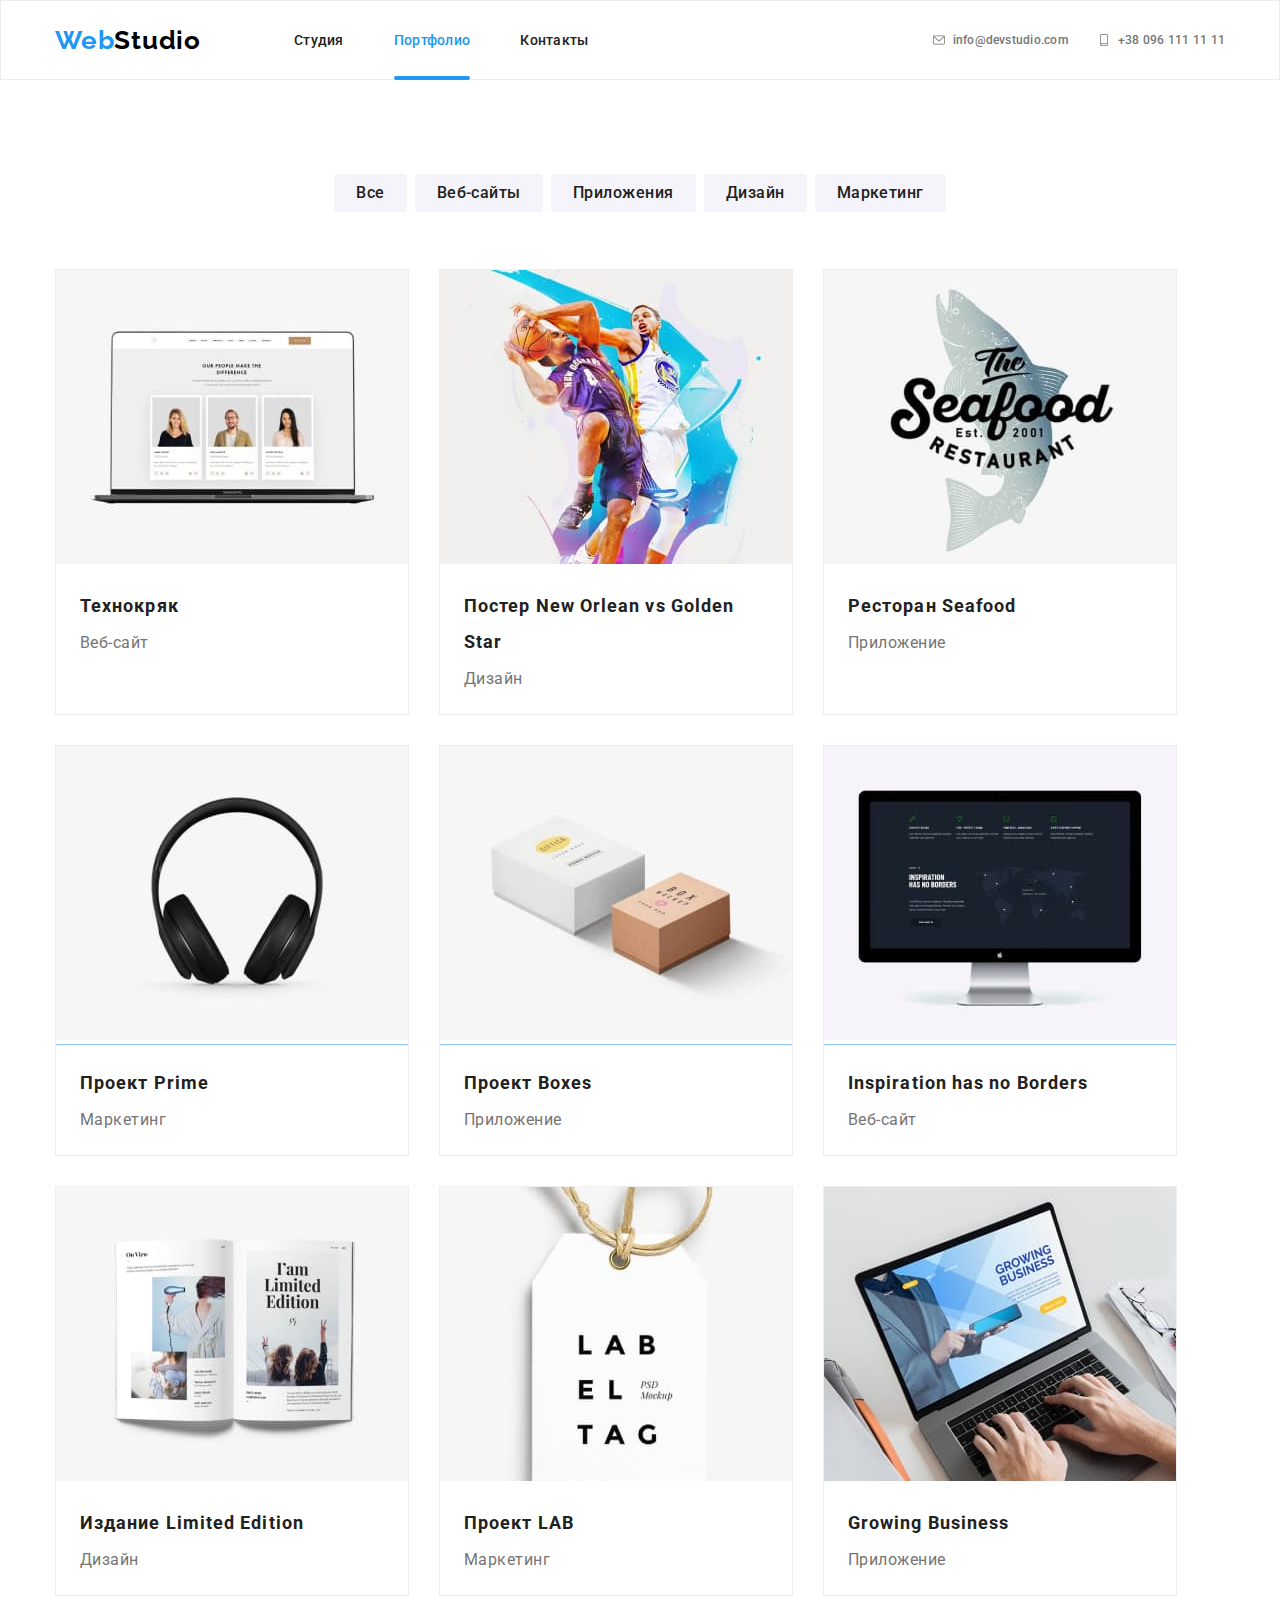
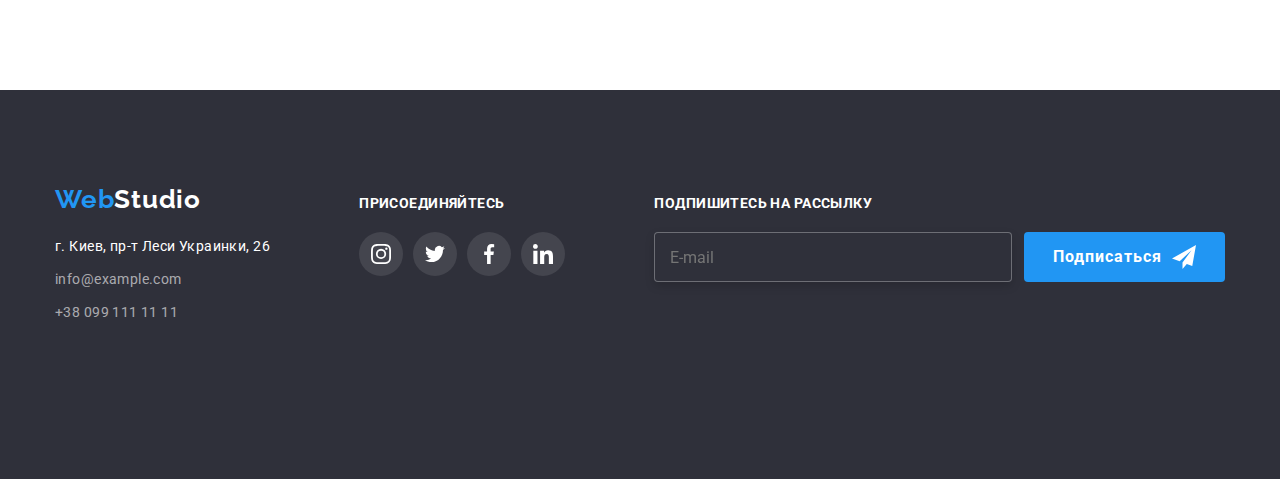
==== commit 21abbf98: "введены картинки" ====
--- a/portfolio.html
+++ b/portfolio.html
@@ -64,7 +64,25 @@
         <ul class="portfolio__list">
             <li class="portfolio__item">
                 <a href="" class="portfolio__link">
-                        <div class="card__effect"><img class="portfolio__image" src="./images/portfolio1.jpg" alt="Открытый сайт на мак-буке" width="370" height="294">
+                        <div class="card__effect">
+                            <picture>
+                                <source
+                                media="(max-width:480px)"
+                                srcset="./images/galery-1-450-1x.jpg 1x ,
+                                ./images/galery-1-450-2x.jpg 2x"
+                                >
+                                <source
+                                media="(min-width:768px) , (max-width:1199px)"
+                                srcset="./images/galery-1-354-1x.jpg 1x ,
+                                ./images/galery-1-354-2x.jpg 2x"
+                                >
+                                <source
+                                media="(min-width:1200px)"
+                                srcset="./images/galery-1-370-1x.jpg 1x ,
+                                ./images/galery-1-370-2x.jpg 2x"
+                                >
+                                <img src="./images/galery-1-370-1x.jpg" alt="">
+                            </picture>
                         <p class="card-effect__text">Ресурс предлагает комплексные предложения с разным уровнем функционала и сервисов. Все это позволит посетителю получить исчерпывающие сведения о компании или частном лице.</p>
                     </div>
                     <div class="portfolio__group">
@@ -76,7 +94,24 @@
             <li class="portfolio__item">
                 <a href="" class="portfolio__link">
                     <div class="card__effect">
-                    <img class="portfolio__image" src="./images/portfolio2.jpg" alt="Постер с баскетболистами" width="370" height="294">
+                        <picture>
+                            <source
+                            media="(max-width:480px)"
+                            srcset="./images/galery-2-450-1x.jpg 1x ,
+                            ./images/galery-2-450-2x.jpg 2x"
+                            >
+                            <source
+                            media="(min-width:768px) , (max-width:1199px)"
+                            srcset="./images/galery-2-354-1x.jpg 1x ,
+                            ./images/galery-2-354-2x.jpg 2x"
+                            >
+                            <source
+                            media="(min-width:1200px)"
+                            srcset="./images/galery-2-370-1x.jpg 1x ,
+                            ./images/galery-2-370-2x.jpg 2x"
+                            >
+                            <img src="./images/galery-2-370-1x.jpg" alt="">
+                        </picture>
                     <p class="card-effect__text"></p>
                     </div>
                     <div class="portfolio__group">
@@ -88,7 +123,24 @@
             <li class="portfolio__item">
                 <a href="" class="portfolio__link">
                     <div class="card__effect">
-                    <img class="portfolio__image" src="./images/portfolio3.jpg" alt="Эмблема ресторана Seafood" width="370" height="294">
+                        <picture>
+                            <source
+                            media="(max-width:480px)"
+                            srcset="./images/galery-3-450-1x.jpg 1x ,
+                            ./images/galery-3-450-2x.jpg 2x"
+                            >
+                            <source
+                            media="(min-width:768px) , (max-width:1199px)"
+                            srcset="./images/galery-3-354-1x.jpg 1x ,
+                            ./images/galery-3-354-2x.jpg 2x"
+                            >
+                            <source
+                            media="(min-width:1200px)"
+                            srcset="./images/galery-3-370-1x.jpg 1x ,
+                            ./images/galery-3-370-2x.jpg 2x"
+                            >
+                            <img src="./images/galery-3-370-1x.jpg" alt="">
+                        </picture>
                     <p class="card-effect__text"></p>
                     </div>
                 <div class="portfolio__group">
@@ -100,7 +152,24 @@
             <li class="portfolio__item">
                 <a href="" class="portfolio__link">
                     <div class="card__effect">
-                    <img class="portfolio__image" src="./images/portfolio4.jpg" alt="Наушники" width="370" height="294">
+                        <picture>
+                            <source
+                            media="(max-width:480px)"
+                            srcset="./images/galery-4-450-1x.jpg 1x ,
+                            ./images/galery-4-450-2x.jpg 2x"
+                            >
+                            <source
+                            media="(min-width:768px) , (max-width:1199px)"
+                            srcset="./images/galery-4-354-1x.jpg 1x ,
+                            ./images/galery-4-354-2x.jpg 2x"
+                            >
+                            <source
+                            media="(min-width:1200px)"
+                            srcset="./images/galery-4-370-1x.jpg 1x ,
+                            ./images/galery-4-370-2x.jpg 2x"
+                            >
+                            <img src="./images/galery-4-370-1x.jpg" alt="">
+                        </picture>
                     <p class="card-effect__text"></p>
                     </div>
                 <div class="portfolio__group">
@@ -112,7 +181,24 @@
             <li class="portfolio__item">
                 <a href="" class="portfolio__link">
                     <div class="card__effect">
-                    <img class="portfolio__image" src="./images/portfolio5.jpg" alt="Коробки" width="370" height="294">
+                        <picture>
+                            <source
+                            media="(max-width:480px)"
+                            srcset="./images/galery-5-450-1x.jpg 1x ,
+                            ./images/galery-5-450-2x.jpg 2x"
+                            >
+                            <source
+                            media="(min-width:768px) , (max-width:1199px)"
+                            srcset="./images/galery-5-354-1x.jpg 1x ,
+                            ./images/galery-5-354-2x.jpg 2x"
+                            >
+                            <source
+                            media="(min-width:1200px)"
+                            srcset="./images/galery-5-370-1x.jpg 1x ,
+                            ./images/galery-5-370-2x.jpg 2x"
+                            >
+                            <img src="./images/galery-5-370-1x.jpg" alt="">
+                        </picture>
                     <p class="card-effect__text"></p>
                     </div>
                 <div class="portfolio__group">
@@ -124,7 +210,23 @@
             <li class="portfolio__item">
                 <a href="" class="portfolio__link">
                     <div class="card__effect">
-                    <img class="portfolio__image" src="./images/portfolio6.jpg" alt="Дисплей с картами" width="370" height="294">
+                        <picture>
+                            <source
+                            media="(max-width:480px)"
+                            srcset="./images/galery-6-450-1x.jpg 1x ,
+                            ./images/galery-6-450-2x.jpg 2x"
+                            >
+                            <source
+                            media="(min-width:768px) , (max-width:1199px)"
+                            srcset="./images/galery-6-354-1x.jpg 1x ,
+                            ./images/galery-6-354-2x.jpg 2x"
+                            >
+                            <source
+                            media="(min-width:1200px)"
+                            srcset="./images/galery-6-370-1x.jpg 1x, 
+                            ./images/galery-6-370-2x.jpg 2x">
+                            <img src="./images/galery-6-354-1x.jpg" alt="">
+                        </picture>
                     <p class="card-effect__text"></p>
                     </div>
                 <div class="portfolio__group">
@@ -135,7 +237,25 @@
             </li>
             <li class="portfolio__item">
                 <a href="" class="portfolio__link">
-                    <div class="card__effect"><img class="portfolio__image" src="./images/portfolio7.jpg" width="370" height="294" alt="Фото журнала">
+                    <div class="card__effect">
+                        <picture>
+                            <source
+                            media="(max-width:480px)"
+                            srcset="./images/galery-7-450-1x.jpg 1x ,
+                            ./images/galery-7-450-2x.jpg 2x"
+                            >
+                            <source
+                            media="(min-width:768px) , (max-width:1199px)"
+                            srcset="./images/galery-7-354-1x.jpg 1x ,
+                            ./images/galery-7-354-2x.jpg 2x"
+                            >
+                            <source
+                            media="(min-width:1200px)"
+                            srcset="./images/galery-7-370-1x.jpg 1x ,
+                            ./images/galery-7-370-2x.jpg 2x"
+                            >
+                            <img src="./images/galery-7-370-1x.jpg" alt="">
+                        </picture>
                     <p class="card-effect__text"></p>
                     </div>
                     <div class="portfolio__group">
@@ -147,7 +267,24 @@
             <li class="portfolio__item">
                 <a href="" class="portfolio__link">
                     <div class="card__effect">
-                    <img class="portfolio__image" src="./images/portfolio8.jpg" alt="Рекламный лейбл" width="370" height="294">
+                        <picture>
+                            <source
+                            media="(max-width:480px)"
+                            srcset="./images/galery-8-450-1x.jpg 1x ,
+                            ./images/galery-8-450-2x.jpg 2x"
+                            >
+                            <source
+                            media="(min-width:768px) , (max-width:1199px)"
+                            srcset="./images/galery-8-354-1x.jpg 1x ,
+                            ./images/galery-8-354-2x.jpg 2x"
+                            >
+                            <source
+                            media="(min-width:1200px)"
+                            srcset="./images/galery-8-370-1x.jpg 1x ,
+                            ./images/galery-8-370-2x.jpg 2x"
+                            >
+                            <img src="./images/galery-8-370-1x.jpg" alt="">
+                        </picture>
                     <p class="card-effect__text"></p>
                     </div>
                 <div class="portfolio__group"> 
@@ -159,7 +296,24 @@
             <li class="portfolio__item">
                 <a href="" class="portfolio__link">
                     <div class="card__effect">
-                    <img class="portfolio__image" src="./images/portfolio9.jpg" alt="Кисти, печатающие на ноутбуке" width="370" height="294">
+                        <picture>
+                            <source
+                            media="(max-width:480px)"
+                            srcset="./images/galery-9-450-1x.jpg 1x ,
+                            ./images/galery-9-450-2x.jpg 2x"
+                            >
+                            <source
+                            media="(min-width:768px) , (max-width:1199px)"
+                            srcset="./images/galery-9-354-1x.jpg 1x ,
+                            ./images/galery-9-354-2x.jpg 2x"
+                            >
+                            <source
+                            media="(min-width:1200px)"
+                            srcset="./images/galery-9-370-1x.jpg 1x ,
+                            ./images/galery-9-370-2x.jpg 2x"
+                            >
+                            <img src="./images/galery-9-370-1x.jpg" alt="">
+                        </picture>
                     <p class="card-effect__text"></p>
                     </div>
                 <div class="portfolio__group">
--- a/css/styles.min.css
+++ b/css/styles.min.css
@@ -1,2 +1,2 @@
-ul{list-style:none;padding:0;margin:0}a{text-decoration:none;color:var(--main-text-color)}h1,h2,h3,p{margin:0}.section{padding-top:60px;padding-bottom:60px}:root{--text-color: #757575;--main-text-color:#212121;--accent-color: #2196F3;--background: #2F303A;--team-color: #F5F4FA;--main-color: #fff;--link-color: #AFB1B8;--primari-font: 'Roboto', sans-serif;--secondary-font: 'Raleway', sans-serif}body{font-family:'Roboto', sans-serif;color:var(--main-text-color)}@media screen and (max-width: 768px){body{margin-top:60px}}@media screen and (min-width: 768px){body{margin-top:80px}}.container{width:480px;padding-left:15px;padding-right:15px;margin:0 auto}@media screen and (min-width: 768px){.container{width:768px}}.emblem{text-decoration:none;font-family:'Raleway';font-weight:700;display:block;letter-spacing:0.03em;color:var(--accent-color)}@media screen and (max-width: 768px){.emblem{font-size:24px;line-height:1.16}}@media screen and (min-width: 768px){.emblem{font-size:24px;line-height:1.16}}@media screen and (min-width: 1200px){.emblem{font-size:26px;line-height:1.19}}@media screen and (min-width: 768px){.header-emblem{margin-right:88px}}@media screen and (min-width: 1200px){.header-emblem{margin-right:93px}}.footer__emblem{text-align:center;margin-bottom:20px}.header-emblem__span{color:black}.footer__emblem span{color:var(--main-color)}.header{position:fixed;top:0;left:0;width:100%;height:60px;z-index:100;background-color:#fff;border:1px solid #ECECEC;display:-webkit-box;display:-ms-flexbox;display:flex;-webkit-box-align:center;-ms-flex-align:center;align-items:center}.header a{text-decoration:none}.header__container{display:-webkit-box;display:-ms-flexbox;display:flex;-webkit-box-pack:justify;-ms-flex-pack:justify;justify-content:space-between}.nav__list{display:none}.header-contacts{display:none}.burger-icon{display:block;width:24px;height:24px}.hero{padding:118px 60px;background-image:-webkit-gradient(linear, left top, left bottom, from(rgba(47,48,58,0.4)), to(rgba(47,48,58,0.4))),url(../images/herophoto.jpg);background-image:linear-gradient(to bottom, rgba(47,48,58,0.4), rgba(47,48,58,0.4)),url(../images/herophoto.jpg);background-repeat:no-repeat;background-size:cover;background-position:center}@media screen and (min-width: 768px){.hero{padding:118px 204px}}.hero .hero .container{display:-webkit-box;display:-ms-flexbox;display:flex;-webkit-box-pack:center;-ms-flex-pack:center;justify-content:center}.hero__title{margin-bottom:30px;font-weight:900;font-size:26px;line-height:162%;text-align:center;letter-spacing:0.06em;text-transform:uppercase;color:var(--main-color)}@media screen and (min-width: 768px){.hero__title{width:360px}}.hero__button{display:-webkit-box;display:-ms-flexbox;display:flex;-webkit-box-pack:center;-ms-flex-pack:center;justify-content:center;-webkit-box-align:center;-ms-flex-align:center;align-items:center;margin:0 auto;padding:10px 32px;font-weight:700;font-size:16px;line-height:188%;letter-spacing:0.06em;color:var(--main-color);background-color:var(--accent-color);border:none;border-radius:4px}.backdrop{position:absolute}.backdrop.is-hidden{opacity:0;pointer-events:none}@media screen and (min-width: 768px){.advantages__list{display:-webkit-box;display:-ms-flexbox;display:flex;-ms-flex-wrap:wrap;flex-wrap:wrap;margin:-15px}}.advantages__item:not(:last-child){margin-bottom:30px}@media screen and (min-width: 768px){.advantages__item{margin:15px;width:354px}.advantages__item:last-child{margin-bottom:30px}}.advantages__group{position:relative;width:100%;height:120px;background-color:#F5F4FA;border-radius:4px;margin-bottom:30px}.advantages__icon{position:absolute;top:50%;left:50%;-webkit-transform:translate(-50%, -50%);transform:translate(-50%, -50%);width:70px;height:70px}.advanteges__title{margin-bottom:10px;font-weight:700;font-size:14px;line-height:112%;text-align:center;letter-spacing:0.03em;text-transform:uppercase;color:var(--main-text-color)}.advantages__text{font-size:14px;line-height:171%;letter-spacing:0.03em;color:var(--text-color)}.ourwork{display:none}.team{background-color:var(--team-color)}.team h2{margin-bottom:30px;font-weight:700;font-size:28px;line-height:117%;text-align:center;letter-spacing:0.03em;color:var(--main-text-color)}@media screen and (min-width: 768px){.team__list{display:-webkit-box;display:-ms-flexbox;display:flex;-ms-flex-wrap:wrap;flex-wrap:wrap;margin:-15px}}.team__item{background-color:var(--main-color);-webkit-box-shadow:0px 1px 3px rgba(0,0,0,0.12),0px 1px 1px rgba(0,0,0,0.14),0px 2px 1px rgba(0,0,0,0.2);box-shadow:0px 1px 3px rgba(0,0,0,0.12),0px 1px 1px rgba(0,0,0,0.14),0px 2px 1px rgba(0,0,0,0.2);border-radius:0px 0px 4px 4px}.team__item:not(:last-child){margin-bottom:30px}@media screen and (min-width: 768px){.team__item{margin:15px;width:354px}.team__item:last-child{margin-bottom:30px}}.team__group{display:-webkit-box;display:-ms-flexbox;display:flex;-webkit-box-orient:vertical;-webkit-box-direction:normal;-ms-flex-direction:column;flex-direction:column;-webkit-box-align:center;-ms-flex-align:center;align-items:center;padding-top:30px;padding-bottom:24px}.team__group h3{margin-bottom:10px;font-weight:500;font-size:16px;line-height:119%;text-align:center;letter-spacing:0.03em;color:var(--main-text-color)}.team__group p{margin-bottom:16px;font-size:16px;line-height:119%;text-align:center;letter-spacing:0.03em;color:var(--text-color)}.socials{display:-webkit-box;display:-ms-flexbox;display:flex;-webkit-box-pack:center;-ms-flex-pack:center;justify-content:center}.socials__item:not(:last-child){margin-right:10px}.socials__link{display:-webkit-box;display:-ms-flexbox;display:flex;-webkit-box-align:center;-ms-flex-align:center;align-items:center;-webkit-box-pack:center;-ms-flex-pack:center;justify-content:center;width:44px;height:44px;border-radius:50%}.socials__link:hover{background-color:var(--accent-color)}.socials__svg{fill:var(--link-color)}.socials__link:hover .socials__svg{fill:var(--main-color)}.partners__title{margin-bottom:30px;font-weight:700;font-size:28px;line-height:117%;text-align:center;letter-spacing:0.03em;color:var(--main-text-color)}.partners-list{display:-webkit-box;display:-ms-flexbox;display:flex;-ms-flex-wrap:wrap;flex-wrap:wrap;margin:-15px}.partners__item{margin:15px}.partners__link{display:-webkit-box;display:-ms-flexbox;display:flex;-webkit-box-align:center;-ms-flex-align:center;align-items:center;-webkit-box-pack:center;-ms-flex-pack:center;justify-content:center;padding:16px 52px;outline:1px solid var(--link-color);border-radius:4px;color:var(--link-color)}.partners__link:hover{outline:1px solid var(--accent-color);color:var(--accent-color)}@media screen and (min-width: 768px){.partners__link{padding:16px 60px}}.partners__icon{width:106px;height:60px;fill:currentColor}.page-footer{background-color:var(--background)}.footer{display:-webkit-box;display:-ms-flexbox;display:flex;-webkit-box-orient:vertical;-webkit-box-direction:normal;-ms-flex-direction:column;flex-direction:column;-webkit-box-align:center;-ms-flex-align:center;align-items:center}@media screen and (min-width: 768px){.footer{-webkit-box-orient:horizontal;-webkit-box-direction:normal;-ms-flex-direction:row;flex-direction:row;-ms-flex-wrap:wrap;flex-wrap:wrap;-ms-flex-pack:distribute;justify-content:space-around;-webkit-box-align:baseline;-ms-flex-align:baseline;align-items:baseline}}.address__list{text-align:center;font-style:normal;margin-bottom:60px}.address__item+.address__item{margin-top:8px}.google-address{font-size:14px;line-height:171%;text-align:center;letter-spacing:0.03em;color:var(--main-color)}.footer-contacts{text-decoration:none;margin-bottom:60px;font-size:14px;line-height:171%;text-align:center;letter-spacing:0.03em;color:rgba(255,255,255,0.6)}.footer-socials{margin-bottom:60px}.footer-socials__title{margin-bottom:20px;font-weight:700;font-size:14px;line-height:114%;text-align:center;letter-spacing:0.03em;text-transform:uppercase;color:var(--main-color)}.footer-socials__list{display:-webkit-box;display:-ms-flexbox;display:flex;-webkit-box-pack:center;-ms-flex-pack:center;justify-content:center}.footer-socials__item:not(:last-child){margin-right:10px}.footer-socials__link{display:-webkit-box;display:-ms-flexbox;display:flex;-webkit-box-align:center;-ms-flex-align:center;align-items:center;-webkit-box-pack:center;-ms-flex-pack:center;justify-content:center;width:44px;height:44px;border-radius:50%;background:rgba(255,255,255,0.1)}.footer-socials__link:hover,.footer-socials__link:focus{background-color:var(--accent-color)}.footer-socials__icon{width:20px;height:20px;fill:var(--main-color)}.footer-form__title{margin-bottom:20px;font-weight:700;font-size:14px;line-height:114%;text-align:center;letter-spacing:0.03em;text-transform:uppercase;color:var(--main-color)}.footer-form__input{margin-bottom:20px;padding:15px;width:450px;height:50px;border:1px solid rgba(255,255,255,0.3);-webkit-filter:drop-shadow(0px 4px 4px rgba(0,0,0,0.15));filter:drop-shadow(0px 4px 4px rgba(0,0,0,0.15));border-radius:4px;background-color:var(--background)}.footer-form__button{display:-webkit-box;display:-ms-flexbox;display:flex;margin:0 auto;-webkit-box-align:center;-ms-flex-align:center;align-items:center;padding:10px 29px;font-weight:700;font-size:16px;line-height:188%;text-align:center;letter-spacing:0.06em;border:none;border-radius:4px;background-color:var(--accent-color);color:var(--main-color);cursor:pointer}.footer-form__icon{width:24px;height:24px;fill:var(--main-color);margin-left:10px}.categories{display:-webkit-box;display:-ms-flexbox;display:flex;-ms-flex-wrap:wrap;flex-wrap:wrap;margin:-7px -4px;margin-bottom:40px}.categories__item{margin:7px 4px}.categories__button{padding:6px 22px;font-weight:500;font-size:16px;line-height:162%;text-align:center;letter-spacing:0.03em;color:var(--main-text-color);border:none;border-radius:4px;background-color:var(--team-color);cursor:pointer}.categories__button:hover,.categories__button:focus{color:var(--main-color);background-color:var(--accent-color)}.portfolio__item{width:100%;background:#FFFFFF;border:1px solid #EEEEEE;background:var(--main-color)}.portfolio__item:hover,.portfolio__item:focus{border:1px solid #EEEEEE;-webkit-box-shadow:0px 1px 1px rgba(0,0,0,0.12),0px 4px 4px rgba(0,0,0,0.06),1px 4px 6px rgba(0,0,0,0.16);box-shadow:0px 1px 1px rgba(0,0,0,0.12),0px 4px 4px rgba(0,0,0,0.06),1px 4px 6px rgba(0,0,0,0.16)}.portfolio__item+.portfolio__item{margin-top:30px}.card__effect{position:relative;overflow:hidden;width:100%;height:100%}.card-effect__text{position:absolute;display:block;top:0;left:0;width:100%;height:100%;background-color:rgba(33,150,243,0.9);-webkit-transform:translateY(100%);transform:translateY(100%);-webkit-transition:500ms -webkit-transform cubic-bezier(0.075, 0.82, 0.165, 1);transition:500ms -webkit-transform cubic-bezier(0.075, 0.82, 0.165, 1);transition:500ms transform cubic-bezier(0.075, 0.82, 0.165, 1);transition:500ms transform cubic-bezier(0.075, 0.82, 0.165, 1), 500ms -webkit-transform cubic-bezier(0.075, 0.82, 0.165, 1)}.portfolio__item:hover .card-effect__text,.portfolio__item:focus .card-effect__text{-webkit-transform:translateY(0);transform:translateY(0)}.portfolio__group{padding:20px 24px}.portfolio-title{margin-bottom:4px;font-weight:700;font-size:18px;line-height:200%;letter-spacing:0.06em;color:var(--main-text-color)}.portfolio__text{font-size:16px;line-height:188%;letter-spacing:0.03em;color:var(--text-color)}
+ul{list-style:none;padding:0;margin:0}a{text-decoration:none;color:var(--main-text-color)}h1,h2,h3,p{margin:0}.section{padding-top:60px;padding-bottom:60px}@media screen and (min-width: 1200px){.section{padding-top:94px;padding-bottom:94px}}:root{--text-color: #757575;--main-text-color:#212121;--accent-color: #2196F3;--background: #2F303A;--team-color: #F5F4FA;--main-color: #fff;--link-color: #AFB1B8;--primari-font: 'Roboto', sans-serif;--secondary-font: 'Raleway', sans-serif}body{font-family:'Roboto', sans-serif;color:var(--main-text-color)}@media screen and (max-width: 768px){body{margin-top:60px}}@media screen and (min-width: 768px){body{margin-top:80px}}.container{width:480px;padding-left:15px;padding-right:15px;margin:0 auto}@media screen and (min-width: 768px){.container{width:768px}}@media screen and (min-width: 1200px){.container{width:1200px}}.header{position:fixed;top:0;left:0;width:100%;height:60px;z-index:100;background-color:#fff;border:1px solid #ECECEC;display:-webkit-box;display:-ms-flexbox;display:flex;-webkit-box-align:center;-ms-flex-align:center;align-items:center;-webkit-box-pack:start;-ms-flex-pack:start;justify-content:flex-start}.header a{text-decoration:none}@media screen and (min-width: 768px){.header{height:80px}}.header__container{display:-webkit-box;display:-ms-flexbox;display:flex;-webkit-box-pack:justify;-ms-flex-pack:justify;justify-content:space-between}.nav__list{display:none}.header-contacts{display:none}.burger-icon{display:block;width:24px;height:24px;background-color:black}@media screen and (min-width: 768px){.burger-icon{display:none}}.hero{margin:0 auto;padding-top:118px;padding-bottom:118px;background-repeat:no-repeat;background-size:cover;background-position:center}@media screen and (max-width: 480px){.hero{background-image:-webkit-gradient(linear, left top, left bottom, from(rgba(47,48,58,0.4)), to(rgba(47,48,58,0.4))),url(../../../images/hero-mobile1x.jpg);background-image:linear-gradient(to bottom, rgba(47,48,58,0.4), rgba(47,48,58,0.4)),url(../../../images/hero-mobile1x.jpg)}}@media (min-device-pixel-ratio: 2), (-webkit-min-device-pixel-ratio: 2), (min-resolution: 192dpi), (min-resolution: 2dppx){.hero{background-image:-webkit-gradient(linear, left top, left bottom, from(rgba(47,48,58,0.4)), to(rgba(47,48,58,0.4))),url(../../../images/hero-mobile2x.jpg);background-image:linear-gradient(to bottom, rgba(47,48,58,0.4), rgba(47,48,58,0.4)),url(../../../images/hero-mobile2x.jpg)}}@media screen and (min-width: 480px) and (max-width: 767px){.hero{background-image:-webkit-gradient(linear, left top, left bottom, from(rgba(47,48,58,0.4)), to(rgba(47,48,58,0.4))),url(../../../images/hero-tablet1x.jpg);background-image:linear-gradient(to bottom, rgba(47,48,58,0.4), rgba(47,48,58,0.4)),url(../../../images/hero-tablet1x.jpg)}}@media (min-device-pixel-ratio: 2), (-webkit-min-device-pixel-ratio: 2), (min-resolution: 192dpi), (min-resolution: 2dppx){.hero{background-image:-webkit-gradient(linear, left top, left bottom, from(rgba(47,48,58,0.4)), to(rgba(47,48,58,0.4))),url(../../../images/hero-tablet2x.jpg);background-image:linear-gradient(to bottom, rgba(47,48,58,0.4), rgba(47,48,58,0.4)),url(../../../images/hero-tablet2x.jpg)}}@media screen and (min-width: 768px){.hero{padding-top:200px;padding-bottom:200px;background-image:-webkit-gradient(linear, left top, left bottom, from(rgba(47,48,58,0.4)), to(rgba(47,48,58,0.4))),url(../../../images/hero-screen1x.jpg);background-image:linear-gradient(to bottom, rgba(47,48,58,0.4), rgba(47,48,58,0.4)),url(../../../images/hero-screen1x.jpg)}}@media (min-device-pixel-ratio: 2), (-webkit-min-device-pixel-ratio: 2), (min-resolution: 192dpi), (min-resolution: 2dppx){.hero{background-image:-webkit-gradient(linear, left top, left bottom, from(rgba(47,48,58,0.4)), to(rgba(47,48,58,0.4))),url(../../../images/hero-screen2x.jpg);background-image:linear-gradient(to bottom, rgba(47,48,58,0.4), rgba(47,48,58,0.4)),url(../../../images/hero-screen2x.jpg)}}.hero__title{margin-bottom:30px;font-weight:900;font-size:26px;line-height:162%;text-align:center;letter-spacing:0.06em;text-transform:uppercase;color:var(--main-color)}@media screen and (min-width: 1200px){.hero__title{font-size:44px;line-height:136%}}.hero__button{display:block;margin:0 auto;padding:10px 32px;font-weight:700;font-size:16px;line-height:188%;letter-spacing:0.06em;color:var(--main-color);border:none;border-radius:4px;background-color:var(--accent-color);cursor:pointer}.backdrop{position:fixed;top:0;left:0;width:100%;height:100%;z-index:101;opacity:1;background-color:rgba(0,0,0,0.2)}.backdrop.is-hidden{opacity:0;pointer-events:none}.modal{position:absolute;width:450px;height:609px;top:50%;left:50%;-webkit-transform:translate(-50%, -50%);transform:translate(-50%, -50%);padding:40px;background-color:var(--main-color);-webkit-box-shadow:0px 1px 3px rgba(0,0,0,0.12),0px 1px 1px rgba(0,0,0,0.14),0px 2px 1px rgba(0,0,0,0.2);box-shadow:0px 1px 3px rgba(0,0,0,0.12),0px 1px 1px rgba(0,0,0,0.14),0px 2px 1px rgba(0,0,0,0.2);border-radius:4px}@media screen and (min-width: 1200px){.modal{width:528px;height:581px}}.modal__closing-button{position:absolute;top:8px;right:8px;width:30px;height:30px;border-radius:50%;border:1px solid rgba(0,0,0,0.1);background-color:var(--main-color)}.modal__closing-icon{fill:black}.modal__closing-button:hover .modal__closing-icon,.modal__closing-button:focus .modal__closing-icon{fill:var(--accent-color)}.modal__form h2{margin-bottom:30px;font-weight:700;font-size:20px;line-height:150%;text-align:center;letter-spacing:0.03em;color:#212121}.form-field{position:relative;display:-webkit-box;display:-ms-flexbox;display:flex;-webkit-box-orient:vertical;-webkit-box-direction:normal;-ms-flex-direction:column;flex-direction:column;-webkit-box-pack:center;-ms-flex-pack:center;justify-content:center;cursor:pointer;margin-bottom:28px}.form-field__input{padding-left:42px;height:40px;border:1px solid rgba(33,33,33,0.2);border-radius:4px}.form-field__label{position:absolute;top:0;left:0;-webkit-transform:translateY(-120%);transform:translateY(-120%);font-size:12px;line-height:114%;letter-spacing:0.01em;color:var(--text-color)}.form-field:hover .form-field__label,.form-field:focus-within .form-field__label{color:var(--accent-color)}.form-svg{position:absolute;top:14px;left:14px}.form-field:hover .form-svg,.form-field:focus-within .form-svg{fill:var(--accent-color)}.textarea{margin-bottom:20px}.form-field__textarea{height:120px;border:1px solid rgba(33,33,33,0.2);border-radius:4px;resize:none;padding:12px 16px}.form-field__textarea:placeholder-shown{font-weight:400;font-size:14px;line-height:117%;letter-spacing:0.01em;color:rgba(117,117,117,0.5)}.form-field__checkbox{display:-webkit-box;display:-ms-flexbox;display:flex;-webkit-box-align:center;-ms-flex-align:center;align-items:center;font-size:12px;line-height:116%;letter-spacing:0.03em;color:var(--text-color)}.form-field__checkbox a{margin-left:5px;color:var(--accent-color);text-decoration:underline}input[type="checkbox"]{-webkit-appearance:none;-moz-appearance:none;appearance:none}.form-field__icon{display:block;margin-right:8px;width:16px;height:15px;border:2px solid var(--main-text-color);border-radius:4px}input[type="checkbox"]:checked+.form-field__icon{background-image:url(../../../images/checkbox.svg);border:none;background-origin:border-box;background-size:contain}.modal__button{padding:10px 55px;display:block;margin:0 auto;border:none;border-radius:4px;background-color:var(--accent-color);font-weight:700;font-size:16px;line-height:188%;letter-spacing:0.06em;color:var(--main-color);cursor:pointer}@media screen and (min-width: 768px){.advantages__list{display:-webkit-box;display:-ms-flexbox;display:flex;-ms-flex-wrap:wrap;flex-wrap:wrap;margin:-15px}}.advantages__item:not(:last-child){margin-bottom:30px}@media screen and (min-width: 768px){.advantages__item{margin:15px;width:354px}.advantages__item:last-child{margin-bottom:30px}}@media screen and (min-width: 1200px){.advantages__item{width:270px}}.advantages__group{position:relative;width:100%;height:120px;background-color:#F5F4FA;border-radius:4px;margin-bottom:30px}.advantages__icon{position:absolute;top:50%;left:50%;-webkit-transform:translate(-50%, -50%);transform:translate(-50%, -50%);width:70px;height:70px}.advanteges__title{margin-bottom:10px;font-weight:700;font-size:14px;line-height:112%;text-align:center;letter-spacing:0.03em;text-transform:uppercase;color:var(--main-text-color)}@media screen and (min-width: 1200px){.advanteges__title{text-align:start}}.advantages__text{font-size:14px;line-height:171%;letter-spacing:0.03em;color:var(--text-color)}.ourwork{display:none}@media screen and (min-width: 1200px){.ourwork{display:block;-webkit-box-pack:center;-ms-flex-pack:center;justify-content:center;padding-top:0}}.ourwork h2{margin-bottom:50px;font-weight:700;font-size:36px;line-height:116%;text-align:center;letter-spacing:0.03em;color:var(--main-text-color)}.ourwork__list{display:-webkit-box;display:-ms-flexbox;display:flex;-webkit-box-pack:center;-ms-flex-pack:center;justify-content:center}.ourwork__item{position:relative}.ourwork__item:not(:last-child){margin-right:30px}.ourwork__group img{display:block}.ourwork__text{position:absolute;display:block;padding:27px 82px;width:100%;height:70px;left:0;bottom:0;background-color:rgba(47,48,58,0.8);font-weight:700;font-size:14px;line-height:114%;text-align:center;letter-spacing:0.03em;text-transform:uppercase;color:var(--main-color)}.team{background-color:var(--team-color)}.team h2{margin-bottom:30px;font-weight:700;font-size:28px;line-height:117%;text-align:center;letter-spacing:0.03em;color:var(--main-text-color)}@media screen and (min-width: 768px){.team h2{margin-bottom:50px}}@media screen and (min-width: 768px){.team__list{display:-webkit-box;display:-ms-flexbox;display:flex;-ms-flex-wrap:wrap;flex-wrap:wrap;margin:-15px}}.team__item{margin-bottom:30px;background-color:var(--main-color);-webkit-box-shadow:0px 1px 3px rgba(0,0,0,0.12),0px 1px 1px rgba(0,0,0,0.14),0px 2px 1px rgba(0,0,0,0.2);box-shadow:0px 1px 3px rgba(0,0,0,0.12),0px 1px 1px rgba(0,0,0,0.14),0px 2px 1px rgba(0,0,0,0.2);border-radius:0px 0px 4px 4px}@media screen and (min-width: 768px){.team__item{margin:15px;width:354px}}@media screen and (min-width: 1200px){.team__item{width:270px}}.team__group{display:-webkit-box;display:-ms-flexbox;display:flex;-webkit-box-orient:vertical;-webkit-box-direction:normal;-ms-flex-direction:column;flex-direction:column;-webkit-box-align:center;-ms-flex-align:center;align-items:center;padding-top:30px;padding-bottom:24px}.team__group h3{margin-bottom:10px;font-weight:500;font-size:16px;line-height:119%;text-align:center;letter-spacing:0.03em;color:var(--main-text-color)}.team__group p{margin-bottom:16px;font-size:16px;line-height:119%;text-align:center;letter-spacing:0.03em;color:var(--text-color)}.socials{display:-webkit-box;display:-ms-flexbox;display:flex;-webkit-box-pack:center;-ms-flex-pack:center;justify-content:center}.socials__item:not(:last-child){margin-right:10px}.socials__link{display:-webkit-box;display:-ms-flexbox;display:flex;-webkit-box-align:center;-ms-flex-align:center;align-items:center;-webkit-box-pack:center;-ms-flex-pack:center;justify-content:center;width:44px;height:44px;border-radius:50%}.socials__link:hover{background-color:var(--accent-color)}.socials__svg{fill:var(--link-color)}.socials__link:hover .socials__svg{fill:var(--main-color)}.partners__title{margin-bottom:30px;font-weight:700;font-size:28px;line-height:117%;text-align:center;letter-spacing:0.03em;color:var(--main-text-color)}@media screen and (min-width: 1200px){.partners__title{margin-bottom:50px}}.partners-list{display:-webkit-box;display:-ms-flexbox;display:flex;-ms-flex-wrap:wrap;flex-wrap:wrap;margin:-15px}.partners__item{margin:15px}.partners__link{display:-webkit-box;display:-ms-flexbox;display:flex;-webkit-box-align:center;-ms-flex-align:center;align-items:center;-webkit-box-pack:center;-ms-flex-pack:center;justify-content:center;padding:16px 52px;outline:1px solid var(--link-color);border-radius:4px;color:var(--link-color)}.partners__link:hover{outline:1px solid var(--accent-color);color:var(--accent-color)}@media screen and (min-width: 768px){.partners__link{padding:16px 60px}}@media screen and (min-width: 1200px){.partners__link{padding:16px 32px}}.partners__icon{width:106px;height:60px;fill:currentColor}.page-footer{background-color:var(--background)}.footer{display:-webkit-box;display:-ms-flexbox;display:flex;-webkit-box-orient:vertical;-webkit-box-direction:normal;-ms-flex-direction:column;flex-direction:column;-webkit-box-align:center;-ms-flex-align:center;align-items:center}@media screen and (min-width: 768px){.footer{-webkit-box-orient:horizontal;-webkit-box-direction:normal;-ms-flex-direction:row;flex-direction:row;-ms-flex-wrap:wrap;flex-wrap:wrap;-ms-flex-pack:distribute;justify-content:space-around;-webkit-box-align:baseline;-ms-flex-align:baseline;align-items:baseline}}@media screen and (min-width: 1200px){.footer{-webkit-box-pack:justify;-ms-flex-pack:justify;justify-content:space-between}}.address__list{text-align:center;font-style:normal;margin-bottom:60px}@media screen and (min-width: 1200px){.address__list{text-align:start}}.address__item+.address__item{margin-top:8px}@media screen and (min-width: 1200px){.address__item+.address__item{margin-top:9px}}.google-address{font-size:14px;line-height:171%;text-align:center;letter-spacing:0.03em;color:var(--main-color)}.footer-contacts{text-decoration:none;margin-bottom:60px;font-size:14px;line-height:171%;text-align:center;letter-spacing:0.03em;color:rgba(255,255,255,0.6)}.footer-socials{margin-bottom:60px}.footer-socials__title{margin-bottom:20px;font-weight:700;font-size:14px;line-height:114%;text-align:center;letter-spacing:0.03em;text-transform:uppercase;color:var(--main-color)}@media screen and (min-width: 1200px){.footer-socials__title{text-align:start}}.footer-socials__list{display:-webkit-box;display:-ms-flexbox;display:flex;-webkit-box-pack:center;-ms-flex-pack:center;justify-content:center}.footer-socials__item:not(:last-child){margin-right:10px}.footer-socials__link{display:-webkit-box;display:-ms-flexbox;display:flex;-webkit-box-align:center;-ms-flex-align:center;align-items:center;-webkit-box-pack:center;-ms-flex-pack:center;justify-content:center;width:44px;height:44px;border-radius:50%;background:rgba(255,255,255,0.1)}.footer-socials__link:hover,.footer-socials__link:focus{background-color:var(--accent-color)}.footer-socials__icon{width:20px;height:20px;fill:var(--main-color)}.footer-form__title{margin-bottom:20px;font-weight:700;font-size:14px;line-height:114%;text-align:center;letter-spacing:0.03em;text-transform:uppercase;color:var(--main-color)}@media screen and (min-width: 1200px){.footer-form__title{text-align:start}}@media screen and (min-width: 1200px){.footer-form__form{display:-webkit-box;display:-ms-flexbox;display:flex}}.footer-form__input{margin-bottom:20px;padding:15px;width:450px;height:50px;border:1px solid rgba(255,255,255,0.3);-webkit-filter:drop-shadow(0px 4px 4px rgba(0,0,0,0.15));filter:drop-shadow(0px 4px 4px rgba(0,0,0,0.15));border-radius:4px;background-color:var(--background)}@media screen and (min-width: 1200px){.footer-form__input{margin-bottom:0;margin-right:12px;width:358px}}.footer-form__button{display:-webkit-box;display:-ms-flexbox;display:flex;margin:0 auto;-webkit-box-align:center;-ms-flex-align:center;align-items:center;padding:10px 29px;font-weight:700;font-size:16px;line-height:188%;text-align:center;letter-spacing:0.06em;border:none;border-radius:4px;background-color:var(--accent-color);color:var(--main-color);cursor:pointer}@media screen and (min-width: 1200px){.footer-form__button{margin:0}}.footer-form__icon{width:24px;height:24px;fill:var(--main-color);margin-left:10px}.categories{display:-webkit-box;display:-ms-flexbox;display:flex;-ms-flex-wrap:wrap;flex-wrap:wrap;margin:-7px -4px;margin-bottom:40px}@media screen and (min-width: 768px){.categories{-webkit-box-pack:center;-ms-flex-pack:center;justify-content:center}}@media screen and (min-width: 1200px){.categories{margin-bottom:50px}}.categories__item{margin:7px 4px}.categories__button{padding:6px 22px;font-weight:500;font-size:16px;line-height:162%;text-align:center;letter-spacing:0.03em;color:var(--main-text-color);border:none;border-radius:4px;background-color:var(--team-color);cursor:pointer}.categories__button:hover,.categories__button:focus{color:var(--main-color);background-color:var(--accent-color)}.portfolio__list{margin:-15px}@media screen and (min-width: 768px){.portfolio__list{display:-webkit-box;display:-ms-flexbox;display:flex;-ms-flex-wrap:wrap;flex-wrap:wrap}}.portfolio__item{margin:15px;width:450px;background:#FFFFFF;border:1px solid #EEEEEE;background:var(--main-color)}.portfolio__item:hover,.portfolio__item:focus{border:1px solid #EEEEEE;-webkit-box-shadow:0px 1px 1px rgba(0,0,0,0.12),0px 4px 4px rgba(0,0,0,0.06),1px 4px 6px rgba(0,0,0,0.16);box-shadow:0px 1px 1px rgba(0,0,0,0.12),0px 4px 4px rgba(0,0,0,0.06),1px 4px 6px rgba(0,0,0,0.16)}@media screen and (min-width: 768px){.portfolio__item{width:354px}}.card__effect{position:relative;overflow:hidden}.card-effect__text{position:absolute;display:block;top:0;left:0;width:100%;height:100%;background-color:rgba(33,150,243,0.9);padding:77px 24px;font-size:18px;line-height:156%;letter-spacing:0.03em;color:var(--main-color);-webkit-transform:translateY(100%);transform:translateY(100%);-webkit-transition:500ms -webkit-transform cubic-bezier(0.075, 0.82, 0.165, 1);transition:500ms -webkit-transform cubic-bezier(0.075, 0.82, 0.165, 1);transition:500ms transform cubic-bezier(0.075, 0.82, 0.165, 1);transition:500ms transform cubic-bezier(0.075, 0.82, 0.165, 1), 500ms -webkit-transform cubic-bezier(0.075, 0.82, 0.165, 1)}.portfolio__item:hover .card-effect__text,.portfolio__item:focus .card-effect__text{-webkit-transform:translateY(0);transform:translateY(0)}.portfolio__group{padding:20px 24px}.portfolio-title{margin-bottom:4px;font-weight:700;font-size:18px;line-height:200%;letter-spacing:0.06em;color:var(--main-text-color)}.portfolio__text{font-size:16px;line-height:188%;letter-spacing:0.03em;color:var(--text-color)}@media screen and (min-width: 768px){.nav{display:-webkit-box;display:-ms-flexbox;display:flex;-webkit-box-align:center;-ms-flex-align:center;align-items:center}}@media screen and (min-width: 768px){.nav__list{display:-webkit-box;display:-ms-flexbox;display:flex}}.nav__item:not(:last-child){margin-right:50px}.nav__link{position:relative;padding-top:32px;padding-bottom:32px;font-weight:500;font-size:14px;line-height:114%;letter-spacing:0.02em}.nav__link:hover,.nav__link:focus{color:var(--accent-color)}.nav__link--current::after{position:absolute;content:"";width:100%;height:4px;left:0;bottom:0;background-color:var(--accent-color);border-radius:4px}.nav__link--current{color:var(--accent-color)}.header-contacts{margin-left:auto}@media screen and (min-width: 768px){.header-contacts{display:-webkit-box;display:-ms-flexbox;display:flex;-webkit-box-orient:vertical;-webkit-box-direction:normal;-ms-flex-direction:column;flex-direction:column}}@media screen and (min-width: 1200px){.header-contacts{-webkit-box-orient:horizontal;-webkit-box-direction:normal;-ms-flex-direction:row;flex-direction:row}}.header-contacts__link{font-weight:500;font-size:12px;line-height:119%;letter-spacing:0.02em;color:var(--text-color)}.header-contacts__link:hover,.header-contacts__link:focus{color:var(--accent-color)}@media screen and (min-width: 768px){.header-contacts__link{display:-webkit-box;display:-ms-flexbox;display:flex;-webkit-box-align:center;-ms-flex-align:center;align-items:center}.header-contacts__link+.header-contacts__link{margin-top:10px}}@media screen and (min-width: 1200px){.header-contacts__link{-webkit-box-orient:horizontal;-webkit-box-direction:normal;-ms-flex-direction:row;flex-direction:row;-webkit-box-align:center;-ms-flex-align:center;align-items:center}.header-contacts__link+.header-contacts__link{margin-top:0;margin-left:30px}}.header-contacts__icon{margin-right:8px;width:12px;height:12px;fill:currentColor}.emblem{text-decoration:none;font-family:'Raleway';font-weight:700;display:block;letter-spacing:0.03em;color:var(--accent-color)}@media screen and (max-width: 768px){.emblem{font-size:24px;line-height:1.16}}@media screen and (min-width: 768px){.emblem{font-size:24px;line-height:1.16}}@media screen and (min-width: 1200px){.emblem{font-size:26px;line-height:1.19}}@media screen and (min-width: 768px){.header-emblem{margin-right:88px}}@media screen and (min-width: 1200px){.header-emblem{margin-right:93px}}.footer__emblem{text-align:center;margin-bottom:20px}@media screen and (min-width: 1200px){.footer__emblem{text-align:start}}.header-emblem__span{color:black}.footer__emblem span{color:var(--main-color)}
 /*# sourceMappingURL=styles.min.css.map */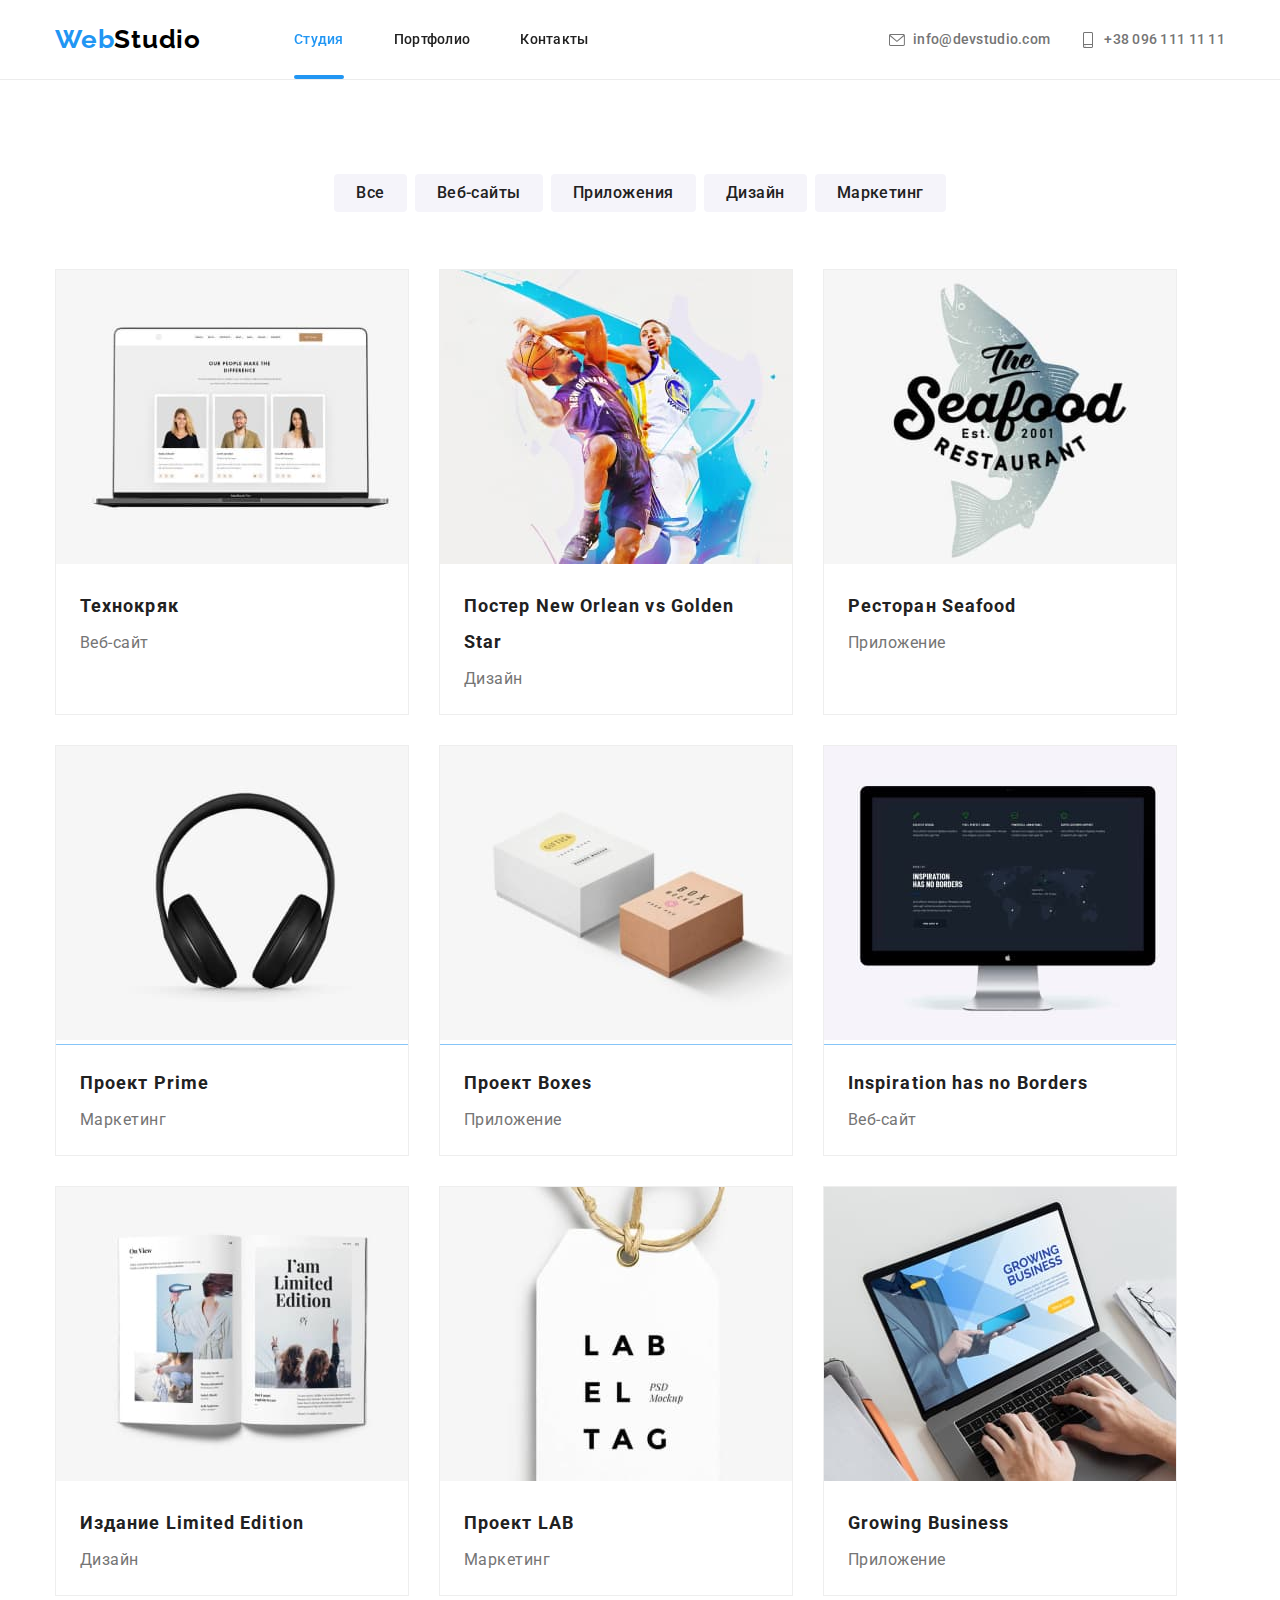
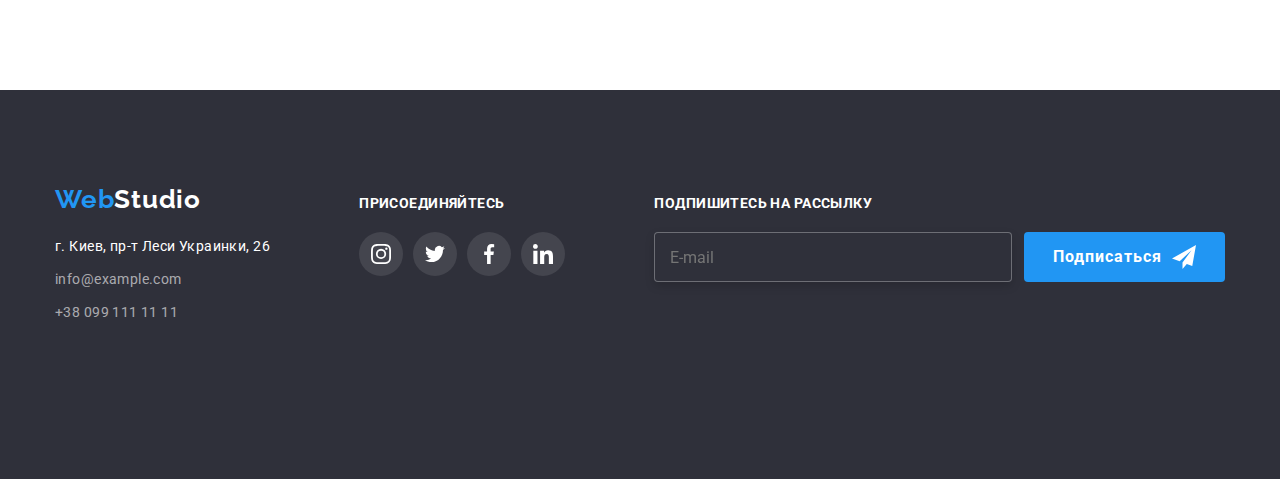
==== commit ac397225: "modal" ====
--- a/portfolio.html
+++ b/portfolio.html
@@ -19,12 +19,12 @@
         <a class="emblem header-emblem" href="./index.html">Web<span class="header-emblem__span">Studio</span></a>
         
             <ul class="nav__list">
-                <li class="nav__item"> <a class="nav__link " href="./index.html">Студия</a></li>
-                <li class="nav__item"><a class="nav__link nav__link--current" href="./portfolio.html">Портфолио</a></li>
+                <li class="nav__item"> <a class="nav__link nav__link--current" href="./index.html">Студия</a></li>
+                <li class="nav__item"><a class="nav__link" href="./portfolio.html">Портфолио</a></li>
                 <li class="nav__item"><a class="nav__link"href="">Контакты</a></li>
             </ul>
         </nav>
-        <div class="header-contacts">    
+       <div class="header-contacts">    
                 <a class="header-contacts__link" href="mailto:info@devstudio.com">
                     <svg class="header-contacts__icon">
                     <use href="./images/icon.svg#envelope" ></use>
@@ -39,6 +39,12 @@
                 +38 096 111 11 11
                 </a> 
         </div>
+        <div class="burger-menu">
+        <svg class="burger-icon">
+            <use class="burger-open" href="./images/icon.svg#menu_burger"></use>
+            <use class="burger-close" href="./images/icon.svg#close_menu"></use>
+        </svg>
+        </div>
         </div>       
     </header>
     <main>
@@ -67,20 +73,26 @@
                         <div class="card__effect">
                             <picture>
                                 <source
-                                media="(max-width:480px)"
-                                srcset="./images/galery-1-450-1x.jpg 1x ,
-                                ./images/galery-1-450-2x.jpg 2x"
-                                >
-                                <source
-                                media="(min-width:768px) , (max-width:1199px)"
-                                srcset="./images/galery-1-354-1x.jpg 1x ,
-                                ./images/galery-1-354-2x.jpg 2x"
-                                >
-                                <source
-                                media="(min-width:1200px)"
-                                srcset="./images/galery-1-370-1x.jpg 1x ,
-                                ./images/galery-1-370-2x.jpg 2x"
-                                >
+                            media="(min-width:1200px)"
+                            srcset="./images/galery-1-370-1x.jpg 1x ,
+                            ./images/galery-1-370-2x.jpg 2x"
+                            >
+                            <source
+                            media="(min-width:768px) and (max-width:1199px)"
+                            srcset="./images/galery-1-354-1x.jpg 1x ,
+                            ./images/galery-1-354-2x.jpg 2x"
+                            >
+                            <source
+                            media="(min-width: 480px) and (max-width:767px)"
+                            srcset="./images/galery-1-450-1x.jpg 1x ,
+                            ./images/galery-1-450-2x.jpg 2x"
+                            >
+                            <source
+                            width="100%"
+                            media="(max-width:479px) "
+                            srcset="./images/galery-1-450-1x.jpg 1x ,
+                            ./images/galery-1-450-2x.jpg 2x"
+                            >
                                 <img src="./images/galery-1-370-1x.jpg" alt="">
                             </picture>
                         <p class="card-effect__text">Ресурс предлагает комплексные предложения с разным уровнем функционала и сервисов. Все это позволит посетителю получить исчерпывающие сведения о компании или частном лице.</p>
@@ -96,19 +108,25 @@
                     <div class="card__effect">
                         <picture>
                             <source
-                            media="(max-width:480px)"
+                            media="(min-width:1200px)"
+                            srcset="./images/galery-2-370-1x.jpg 1x ,
+                            ./images/galery-2-370-2x.jpg 2x"
+                            >
+                            <source
+                            media="(min-width:768px) and (max-width:1199px)"
+                            srcset="./images/galery-2-354-1x.jpg 1x ,
+                            ./images/galery-2-354-2x.jpg 2x"
+                            >
+                            <source
+                            media="(min-width: 480px) and (max-width:767px)"
                             srcset="./images/galery-2-450-1x.jpg 1x ,
                             ./images/galery-2-450-2x.jpg 2x"
                             >
                             <source
-                            media="(min-width:768px) , (max-width:1199px)"
-                            srcset="./images/galery-2-354-1x.jpg 1x ,
-                            ./images/galery-2-354-2x.jpg 2x"
-                            >
-                            <source
-                            media="(min-width:1200px)"
-                            srcset="./images/galery-2-370-1x.jpg 1x ,
-                            ./images/galery-2-370-2x.jpg 2x"
+                            width="100%"
+                            media="(max-width:479px) "
+                            srcset="./images/galery-2-450-1x.jpg 1x ,
+                            ./images/galery-2-450-2x.jpg 2x"
                             >
                             <img src="./images/galery-2-370-1x.jpg" alt="">
                         </picture>
@@ -125,19 +143,25 @@
                     <div class="card__effect">
                         <picture>
                             <source
-                            media="(max-width:480px)"
+                            media="(min-width:1200px)"
+                            srcset="./images/galery-3-370-1x.jpg 1x ,
+                            ./images/galery-3-370-2x.jpg 2x"
+                            >
+                            <source
+                            media="(min-width:768px) and (max-width:1199px)"
+                            srcset="./images/galery-3-354-1x.jpg 1x ,
+                            ./images/galery-3-354-2x.jpg 2x"
+                            >
+                            <source
+                            media="(min-width: 480px) and (max-width:767px)"
                             srcset="./images/galery-3-450-1x.jpg 1x ,
                             ./images/galery-3-450-2x.jpg 2x"
                             >
                             <source
-                            media="(min-width:768px) , (max-width:1199px)"
-                            srcset="./images/galery-3-354-1x.jpg 1x ,
-                            ./images/galery-3-354-2x.jpg 2x"
-                            >
-                            <source
-                            media="(min-width:1200px)"
-                            srcset="./images/galery-3-370-1x.jpg 1x ,
-                            ./images/galery-3-370-2x.jpg 2x"
+                            width="100%"
+                            media="(max-width:479px) "
+                            srcset="./images/galery-3-450-1x.jpg 1x ,
+                            ./images/galery-3-450-2x.jpg 2x"
                             >
                             <img src="./images/galery-3-370-1x.jpg" alt="">
                         </picture>
@@ -154,19 +178,25 @@
                     <div class="card__effect">
                         <picture>
                             <source
-                            media="(max-width:480px)"
+                            media="(min-width:1200px)"
+                            srcset="./images/galery-4-370-1x.jpg 1x ,
+                            ./images/galery-4-370-2x.jpg 2x"
+                            >
+                            <source
+                            media="(min-width:768px) and (max-width:1199px)"
+                            srcset="./images/galery-4-354-1x.jpg 1x ,
+                            ./images/galery-4-354-2x.jpg 2x"
+                            >
+                            <source
+                            media="(min-width: 480px) and (max-width:767px)"
                             srcset="./images/galery-4-450-1x.jpg 1x ,
                             ./images/galery-4-450-2x.jpg 2x"
                             >
                             <source
-                            media="(min-width:768px) , (max-width:1199px)"
-                            srcset="./images/galery-4-354-1x.jpg 1x ,
-                            ./images/galery-4-354-2x.jpg 2x"
-                            >
-                            <source
-                            media="(min-width:1200px)"
-                            srcset="./images/galery-4-370-1x.jpg 1x ,
-                            ./images/galery-4-370-2x.jpg 2x"
+                            width="100%"
+                            media="(max-width:479px) "
+                            srcset="./images/galery-4-450-1x.jpg 1x ,
+                            ./images/galery-4-450-2x.jpg 2x"
                             >
                             <img src="./images/galery-4-370-1x.jpg" alt="">
                         </picture>
@@ -183,19 +213,25 @@
                     <div class="card__effect">
                         <picture>
                             <source
-                            media="(max-width:480px)"
+                            media="(min-width:1200px)"
+                            srcset="./images/galery-5-370-1x.jpg 1x ,
+                            ./images/galery-5-370-2x.jpg 2x"
+                            >
+                            <source
+                            media="(min-width:768px) and (max-width:1199px)"
+                            srcset="./images/galery-5-354-1x.jpg 1x ,
+                            ./images/galery-5-354-2x.jpg 2x"
+                            >
+                            <source
+                            media="(min-width: 480px) and (max-width:767px)"
                             srcset="./images/galery-5-450-1x.jpg 1x ,
                             ./images/galery-5-450-2x.jpg 2x"
                             >
                             <source
-                            media="(min-width:768px) , (max-width:1199px)"
-                            srcset="./images/galery-5-354-1x.jpg 1x ,
-                            ./images/galery-5-354-2x.jpg 2x"
-                            >
-                            <source
-                            media="(min-width:1200px)"
-                            srcset="./images/galery-5-370-1x.jpg 1x ,
-                            ./images/galery-5-370-2x.jpg 2x"
+                            width="100%"
+                            media="(max-width:479px) "
+                            srcset="./images/galery-5-450-1x.jpg 1x ,
+                            ./images/galery-5-450-2x.jpg 2x"
                             >
                             <img src="./images/galery-5-370-1x.jpg" alt="">
                         </picture>
@@ -212,19 +248,26 @@
                     <div class="card__effect">
                         <picture>
                             <source
-                            media="(max-width:480px)"
+                            media="(min-width:1200px)"
+                            srcset="./images/galery-6-370-1x.jpg 1x ,
+                            ./images/galery-6-370-2x.jpg 2x"
+                            >
+                            <source
+                            media="(min-width:768px) and (max-width:1199px)"
+                            srcset="./images/galery-6-354-1x.jpg 1x ,
+                            ./images/galery-6-354-2x.jpg 2x"
+                            >
+                            <source
+                            media="(min-width: 480px) and (max-width:767px)"
                             srcset="./images/galery-6-450-1x.jpg 1x ,
                             ./images/galery-6-450-2x.jpg 2x"
                             >
                             <source
-                            media="(min-width:768px) , (max-width:1199px)"
-                            srcset="./images/galery-6-354-1x.jpg 1x ,
-                            ./images/galery-6-354-2x.jpg 2x"
-                            >
-                            <source
-                            media="(min-width:1200px)"
-                            srcset="./images/galery-6-370-1x.jpg 1x, 
-                            ./images/galery-6-370-2x.jpg 2x">
+                            width="100%"
+                            media="(max-width:479px) "
+                            srcset="./images/galery-6-450-1x.jpg 1x ,
+                            ./images/galery-6-450-2x.jpg 2x"
+                            >
                             <img src="./images/galery-6-354-1x.jpg" alt="">
                         </picture>
                     <p class="card-effect__text"></p>
@@ -240,19 +283,25 @@
                     <div class="card__effect">
                         <picture>
                             <source
-                            media="(max-width:480px)"
+                            media="(min-width:1200px)"
+                            srcset="./images/galery-7-370-1x.jpg 1x ,
+                            ./images/galery-7-370-2x.jpg 2x"
+                            >
+                            <source
+                            media="(min-width:768px) and (max-width:1199px)"
+                            srcset="./images/galery-7-354-1x.jpg 1x ,
+                            ./images/galery-7-354-2x.jpg 2x"
+                            >
+                            <source
+                            media="(min-width: 480px) and (max-width:767px)"
                             srcset="./images/galery-7-450-1x.jpg 1x ,
                             ./images/galery-7-450-2x.jpg 2x"
                             >
                             <source
-                            media="(min-width:768px) , (max-width:1199px)"
-                            srcset="./images/galery-7-354-1x.jpg 1x ,
-                            ./images/galery-7-354-2x.jpg 2x"
-                            >
-                            <source
-                            media="(min-width:1200px)"
-                            srcset="./images/galery-7-370-1x.jpg 1x ,
-                            ./images/galery-7-370-2x.jpg 2x"
+                            width="100%"
+                            media="(max-width:479px) "
+                            srcset="./images/galery-7-450-1x.jpg 1x ,
+                            ./images/galery-7-450-2x.jpg 2x"
                             >
                             <img src="./images/galery-7-370-1x.jpg" alt="">
                         </picture>
@@ -269,19 +318,25 @@
                     <div class="card__effect">
                         <picture>
                             <source
-                            media="(max-width:480px)"
+                            media="(min-width:1200px)"
+                            srcset="./images/galery-8-370-1x.jpg 1x ,
+                            ./images/galery-8-370-2x.jpg 2x"
+                            >
+                            <source
+                            media="(min-width:768px) and (max-width:1199px)"
+                            srcset="./images/galery-8-354-1x.jpg 1x ,
+                            ./images/galery-8-354-2x.jpg 2x"
+                            >
+                            <source
+                            media="(min-width: 480px) and (max-width:767px)"
                             srcset="./images/galery-8-450-1x.jpg 1x ,
                             ./images/galery-8-450-2x.jpg 2x"
                             >
                             <source
-                            media="(min-width:768px) , (max-width:1199px)"
-                            srcset="./images/galery-8-354-1x.jpg 1x ,
-                            ./images/galery-8-354-2x.jpg 2x"
-                            >
-                            <source
-                            media="(min-width:1200px)"
-                            srcset="./images/galery-8-370-1x.jpg 1x ,
-                            ./images/galery-8-370-2x.jpg 2x"
+                            width="100%"
+                            media="(max-width:479px) "
+                            srcset="./images/galery-8-450-1x.jpg 1x ,
+                            ./images/galery-8-450-2x.jpg 2x"
                             >
                             <img src="./images/galery-8-370-1x.jpg" alt="">
                         </picture>
@@ -298,19 +353,25 @@
                     <div class="card__effect">
                         <picture>
                             <source
-                            media="(max-width:480px)"
+                            media="(min-width:1200px)"
+                            srcset="./images/galery-9-370-1x.jpg 1x ,
+                            ./images/galery-9-370-2x.jpg 2x"
+                            >
+                            <source
+                            media="(min-width:768px) and (max-width:1199px)"
+                            srcset="./images/galery-9-354-1x.jpg 1x ,
+                            ./images/galery-9-354-2x.jpg 2x"
+                            >
+                            <source
+                            media="(min-width: 480px) and (max-width:767px)"
                             srcset="./images/galery-9-450-1x.jpg 1x ,
                             ./images/galery-9-450-2x.jpg 2x"
                             >
                             <source
-                            media="(min-width:768px) , (max-width:1199px)"
-                            srcset="./images/galery-9-354-1x.jpg 1x ,
-                            ./images/galery-9-354-2x.jpg 2x"
-                            >
-                            <source
-                            media="(min-width:1200px)"
-                            srcset="./images/galery-9-370-1x.jpg 1x ,
-                            ./images/galery-9-370-2x.jpg 2x"
+                            width="100%"
+                            media="(max-width:479px) "
+                            srcset="./images/galery-9-450-1x.jpg 1x ,
+                            ./images/galery-9-450-2x.jpg 2x"
                             >
                             <img src="./images/galery-9-370-1x.jpg" alt="">
                         </picture>
--- a/css/styles.min.css
+++ b/css/styles.min.css
@@ -1,2 +1,2 @@
-ul{list-style:none;padding:0;margin:0}a{text-decoration:none;color:var(--main-text-color)}h1,h2,h3,p{margin:0}.section{padding-top:60px;padding-bottom:60px}@media screen and (min-width: 1200px){.section{padding-top:94px;padding-bottom:94px}}:root{--text-color: #757575;--main-text-color:#212121;--accent-color: #2196F3;--background: #2F303A;--team-color: #F5F4FA;--main-color: #fff;--link-color: #AFB1B8;--primari-font: 'Roboto', sans-serif;--secondary-font: 'Raleway', sans-serif}body{font-family:'Roboto', sans-serif;color:var(--main-text-color)}@media screen and (max-width: 768px){body{margin-top:60px}}@media screen and (min-width: 768px){body{margin-top:80px}}.container{width:480px;padding-left:15px;padding-right:15px;margin:0 auto}@media screen and (min-width: 768px){.container{width:768px}}@media screen and (min-width: 1200px){.container{width:1200px}}.header{position:fixed;top:0;left:0;width:100%;height:60px;z-index:100;background-color:#fff;border:1px solid #ECECEC;display:-webkit-box;display:-ms-flexbox;display:flex;-webkit-box-align:center;-ms-flex-align:center;align-items:center;-webkit-box-pack:start;-ms-flex-pack:start;justify-content:flex-start}.header a{text-decoration:none}@media screen and (min-width: 768px){.header{height:80px}}.header__container{display:-webkit-box;display:-ms-flexbox;display:flex;-webkit-box-pack:justify;-ms-flex-pack:justify;justify-content:space-between}.nav__list{display:none}.header-contacts{display:none}.burger-icon{display:block;width:24px;height:24px;background-color:black}@media screen and (min-width: 768px){.burger-icon{display:none}}.hero{margin:0 auto;padding-top:118px;padding-bottom:118px;background-repeat:no-repeat;background-size:cover;background-position:center}@media screen and (max-width: 480px){.hero{background-image:-webkit-gradient(linear, left top, left bottom, from(rgba(47,48,58,0.4)), to(rgba(47,48,58,0.4))),url(../../../images/hero-mobile1x.jpg);background-image:linear-gradient(to bottom, rgba(47,48,58,0.4), rgba(47,48,58,0.4)),url(../../../images/hero-mobile1x.jpg)}}@media (min-device-pixel-ratio: 2), (-webkit-min-device-pixel-ratio: 2), (min-resolution: 192dpi), (min-resolution: 2dppx){.hero{background-image:-webkit-gradient(linear, left top, left bottom, from(rgba(47,48,58,0.4)), to(rgba(47,48,58,0.4))),url(../../../images/hero-mobile2x.jpg);background-image:linear-gradient(to bottom, rgba(47,48,58,0.4), rgba(47,48,58,0.4)),url(../../../images/hero-mobile2x.jpg)}}@media screen and (min-width: 480px) and (max-width: 767px){.hero{background-image:-webkit-gradient(linear, left top, left bottom, from(rgba(47,48,58,0.4)), to(rgba(47,48,58,0.4))),url(../../../images/hero-tablet1x.jpg);background-image:linear-gradient(to bottom, rgba(47,48,58,0.4), rgba(47,48,58,0.4)),url(../../../images/hero-tablet1x.jpg)}}@media (min-device-pixel-ratio: 2), (-webkit-min-device-pixel-ratio: 2), (min-resolution: 192dpi), (min-resolution: 2dppx){.hero{background-image:-webkit-gradient(linear, left top, left bottom, from(rgba(47,48,58,0.4)), to(rgba(47,48,58,0.4))),url(../../../images/hero-tablet2x.jpg);background-image:linear-gradient(to bottom, rgba(47,48,58,0.4), rgba(47,48,58,0.4)),url(../../../images/hero-tablet2x.jpg)}}@media screen and (min-width: 768px){.hero{padding-top:200px;padding-bottom:200px;background-image:-webkit-gradient(linear, left top, left bottom, from(rgba(47,48,58,0.4)), to(rgba(47,48,58,0.4))),url(../../../images/hero-screen1x.jpg);background-image:linear-gradient(to bottom, rgba(47,48,58,0.4), rgba(47,48,58,0.4)),url(../../../images/hero-screen1x.jpg)}}@media (min-device-pixel-ratio: 2), (-webkit-min-device-pixel-ratio: 2), (min-resolution: 192dpi), (min-resolution: 2dppx){.hero{background-image:-webkit-gradient(linear, left top, left bottom, from(rgba(47,48,58,0.4)), to(rgba(47,48,58,0.4))),url(../../../images/hero-screen2x.jpg);background-image:linear-gradient(to bottom, rgba(47,48,58,0.4), rgba(47,48,58,0.4)),url(../../../images/hero-screen2x.jpg)}}.hero__title{margin-bottom:30px;font-weight:900;font-size:26px;line-height:162%;text-align:center;letter-spacing:0.06em;text-transform:uppercase;color:var(--main-color)}@media screen and (min-width: 1200px){.hero__title{font-size:44px;line-height:136%}}.hero__button{display:block;margin:0 auto;padding:10px 32px;font-weight:700;font-size:16px;line-height:188%;letter-spacing:0.06em;color:var(--main-color);border:none;border-radius:4px;background-color:var(--accent-color);cursor:pointer}.backdrop{position:fixed;top:0;left:0;width:100%;height:100%;z-index:101;opacity:1;background-color:rgba(0,0,0,0.2)}.backdrop.is-hidden{opacity:0;pointer-events:none}.modal{position:absolute;width:450px;height:609px;top:50%;left:50%;-webkit-transform:translate(-50%, -50%);transform:translate(-50%, -50%);padding:40px;background-color:var(--main-color);-webkit-box-shadow:0px 1px 3px rgba(0,0,0,0.12),0px 1px 1px rgba(0,0,0,0.14),0px 2px 1px rgba(0,0,0,0.2);box-shadow:0px 1px 3px rgba(0,0,0,0.12),0px 1px 1px rgba(0,0,0,0.14),0px 2px 1px rgba(0,0,0,0.2);border-radius:4px}@media screen and (min-width: 1200px){.modal{width:528px;height:581px}}.modal__closing-button{position:absolute;top:8px;right:8px;width:30px;height:30px;border-radius:50%;border:1px solid rgba(0,0,0,0.1);background-color:var(--main-color)}.modal__closing-icon{fill:black}.modal__closing-button:hover .modal__closing-icon,.modal__closing-button:focus .modal__closing-icon{fill:var(--accent-color)}.modal__form h2{margin-bottom:30px;font-weight:700;font-size:20px;line-height:150%;text-align:center;letter-spacing:0.03em;color:#212121}.form-field{position:relative;display:-webkit-box;display:-ms-flexbox;display:flex;-webkit-box-orient:vertical;-webkit-box-direction:normal;-ms-flex-direction:column;flex-direction:column;-webkit-box-pack:center;-ms-flex-pack:center;justify-content:center;cursor:pointer;margin-bottom:28px}.form-field__input{padding-left:42px;height:40px;border:1px solid rgba(33,33,33,0.2);border-radius:4px}.form-field__label{position:absolute;top:0;left:0;-webkit-transform:translateY(-120%);transform:translateY(-120%);font-size:12px;line-height:114%;letter-spacing:0.01em;color:var(--text-color)}.form-field:hover .form-field__label,.form-field:focus-within .form-field__label{color:var(--accent-color)}.form-svg{position:absolute;top:14px;left:14px}.form-field:hover .form-svg,.form-field:focus-within .form-svg{fill:var(--accent-color)}.textarea{margin-bottom:20px}.form-field__textarea{height:120px;border:1px solid rgba(33,33,33,0.2);border-radius:4px;resize:none;padding:12px 16px}.form-field__textarea:placeholder-shown{font-weight:400;font-size:14px;line-height:117%;letter-spacing:0.01em;color:rgba(117,117,117,0.5)}.form-field__checkbox{display:-webkit-box;display:-ms-flexbox;display:flex;-webkit-box-align:center;-ms-flex-align:center;align-items:center;font-size:12px;line-height:116%;letter-spacing:0.03em;color:var(--text-color)}.form-field__checkbox a{margin-left:5px;color:var(--accent-color);text-decoration:underline}input[type="checkbox"]{-webkit-appearance:none;-moz-appearance:none;appearance:none}.form-field__icon{display:block;margin-right:8px;width:16px;height:15px;border:2px solid var(--main-text-color);border-radius:4px}input[type="checkbox"]:checked+.form-field__icon{background-image:url(../../../images/checkbox.svg);border:none;background-origin:border-box;background-size:contain}.modal__button{padding:10px 55px;display:block;margin:0 auto;border:none;border-radius:4px;background-color:var(--accent-color);font-weight:700;font-size:16px;line-height:188%;letter-spacing:0.06em;color:var(--main-color);cursor:pointer}@media screen and (min-width: 768px){.advantages__list{display:-webkit-box;display:-ms-flexbox;display:flex;-ms-flex-wrap:wrap;flex-wrap:wrap;margin:-15px}}.advantages__item:not(:last-child){margin-bottom:30px}@media screen and (min-width: 768px){.advantages__item{margin:15px;width:354px}.advantages__item:last-child{margin-bottom:30px}}@media screen and (min-width: 1200px){.advantages__item{width:270px}}.advantages__group{position:relative;width:100%;height:120px;background-color:#F5F4FA;border-radius:4px;margin-bottom:30px}.advantages__icon{position:absolute;top:50%;left:50%;-webkit-transform:translate(-50%, -50%);transform:translate(-50%, -50%);width:70px;height:70px}.advanteges__title{margin-bottom:10px;font-weight:700;font-size:14px;line-height:112%;text-align:center;letter-spacing:0.03em;text-transform:uppercase;color:var(--main-text-color)}@media screen and (min-width: 1200px){.advanteges__title{text-align:start}}.advantages__text{font-size:14px;line-height:171%;letter-spacing:0.03em;color:var(--text-color)}.ourwork{display:none}@media screen and (min-width: 1200px){.ourwork{display:block;-webkit-box-pack:center;-ms-flex-pack:center;justify-content:center;padding-top:0}}.ourwork h2{margin-bottom:50px;font-weight:700;font-size:36px;line-height:116%;text-align:center;letter-spacing:0.03em;color:var(--main-text-color)}.ourwork__list{display:-webkit-box;display:-ms-flexbox;display:flex;-webkit-box-pack:center;-ms-flex-pack:center;justify-content:center}.ourwork__item{position:relative}.ourwork__item:not(:last-child){margin-right:30px}.ourwork__group img{display:block}.ourwork__text{position:absolute;display:block;padding:27px 82px;width:100%;height:70px;left:0;bottom:0;background-color:rgba(47,48,58,0.8);font-weight:700;font-size:14px;line-height:114%;text-align:center;letter-spacing:0.03em;text-transform:uppercase;color:var(--main-color)}.team{background-color:var(--team-color)}.team h2{margin-bottom:30px;font-weight:700;font-size:28px;line-height:117%;text-align:center;letter-spacing:0.03em;color:var(--main-text-color)}@media screen and (min-width: 768px){.team h2{margin-bottom:50px}}@media screen and (min-width: 768px){.team__list{display:-webkit-box;display:-ms-flexbox;display:flex;-ms-flex-wrap:wrap;flex-wrap:wrap;margin:-15px}}.team__item{margin-bottom:30px;background-color:var(--main-color);-webkit-box-shadow:0px 1px 3px rgba(0,0,0,0.12),0px 1px 1px rgba(0,0,0,0.14),0px 2px 1px rgba(0,0,0,0.2);box-shadow:0px 1px 3px rgba(0,0,0,0.12),0px 1px 1px rgba(0,0,0,0.14),0px 2px 1px rgba(0,0,0,0.2);border-radius:0px 0px 4px 4px}@media screen and (min-width: 768px){.team__item{margin:15px;width:354px}}@media screen and (min-width: 1200px){.team__item{width:270px}}.team__group{display:-webkit-box;display:-ms-flexbox;display:flex;-webkit-box-orient:vertical;-webkit-box-direction:normal;-ms-flex-direction:column;flex-direction:column;-webkit-box-align:center;-ms-flex-align:center;align-items:center;padding-top:30px;padding-bottom:24px}.team__group h3{margin-bottom:10px;font-weight:500;font-size:16px;line-height:119%;text-align:center;letter-spacing:0.03em;color:var(--main-text-color)}.team__group p{margin-bottom:16px;font-size:16px;line-height:119%;text-align:center;letter-spacing:0.03em;color:var(--text-color)}.socials{display:-webkit-box;display:-ms-flexbox;display:flex;-webkit-box-pack:center;-ms-flex-pack:center;justify-content:center}.socials__item:not(:last-child){margin-right:10px}.socials__link{display:-webkit-box;display:-ms-flexbox;display:flex;-webkit-box-align:center;-ms-flex-align:center;align-items:center;-webkit-box-pack:center;-ms-flex-pack:center;justify-content:center;width:44px;height:44px;border-radius:50%}.socials__link:hover{background-color:var(--accent-color)}.socials__svg{fill:var(--link-color)}.socials__link:hover .socials__svg{fill:var(--main-color)}.partners__title{margin-bottom:30px;font-weight:700;font-size:28px;line-height:117%;text-align:center;letter-spacing:0.03em;color:var(--main-text-color)}@media screen and (min-width: 1200px){.partners__title{margin-bottom:50px}}.partners-list{display:-webkit-box;display:-ms-flexbox;display:flex;-ms-flex-wrap:wrap;flex-wrap:wrap;margin:-15px}.partners__item{margin:15px}.partners__link{display:-webkit-box;display:-ms-flexbox;display:flex;-webkit-box-align:center;-ms-flex-align:center;align-items:center;-webkit-box-pack:center;-ms-flex-pack:center;justify-content:center;padding:16px 52px;outline:1px solid var(--link-color);border-radius:4px;color:var(--link-color)}.partners__link:hover{outline:1px solid var(--accent-color);color:var(--accent-color)}@media screen and (min-width: 768px){.partners__link{padding:16px 60px}}@media screen and (min-width: 1200px){.partners__link{padding:16px 32px}}.partners__icon{width:106px;height:60px;fill:currentColor}.page-footer{background-color:var(--background)}.footer{display:-webkit-box;display:-ms-flexbox;display:flex;-webkit-box-orient:vertical;-webkit-box-direction:normal;-ms-flex-direction:column;flex-direction:column;-webkit-box-align:center;-ms-flex-align:center;align-items:center}@media screen and (min-width: 768px){.footer{-webkit-box-orient:horizontal;-webkit-box-direction:normal;-ms-flex-direction:row;flex-direction:row;-ms-flex-wrap:wrap;flex-wrap:wrap;-ms-flex-pack:distribute;justify-content:space-around;-webkit-box-align:baseline;-ms-flex-align:baseline;align-items:baseline}}@media screen and (min-width: 1200px){.footer{-webkit-box-pack:justify;-ms-flex-pack:justify;justify-content:space-between}}.address__list{text-align:center;font-style:normal;margin-bottom:60px}@media screen and (min-width: 1200px){.address__list{text-align:start}}.address__item+.address__item{margin-top:8px}@media screen and (min-width: 1200px){.address__item+.address__item{margin-top:9px}}.google-address{font-size:14px;line-height:171%;text-align:center;letter-spacing:0.03em;color:var(--main-color)}.footer-contacts{text-decoration:none;margin-bottom:60px;font-size:14px;line-height:171%;text-align:center;letter-spacing:0.03em;color:rgba(255,255,255,0.6)}.footer-socials{margin-bottom:60px}.footer-socials__title{margin-bottom:20px;font-weight:700;font-size:14px;line-height:114%;text-align:center;letter-spacing:0.03em;text-transform:uppercase;color:var(--main-color)}@media screen and (min-width: 1200px){.footer-socials__title{text-align:start}}.footer-socials__list{display:-webkit-box;display:-ms-flexbox;display:flex;-webkit-box-pack:center;-ms-flex-pack:center;justify-content:center}.footer-socials__item:not(:last-child){margin-right:10px}.footer-socials__link{display:-webkit-box;display:-ms-flexbox;display:flex;-webkit-box-align:center;-ms-flex-align:center;align-items:center;-webkit-box-pack:center;-ms-flex-pack:center;justify-content:center;width:44px;height:44px;border-radius:50%;background:rgba(255,255,255,0.1)}.footer-socials__link:hover,.footer-socials__link:focus{background-color:var(--accent-color)}.footer-socials__icon{width:20px;height:20px;fill:var(--main-color)}.footer-form__title{margin-bottom:20px;font-weight:700;font-size:14px;line-height:114%;text-align:center;letter-spacing:0.03em;text-transform:uppercase;color:var(--main-color)}@media screen and (min-width: 1200px){.footer-form__title{text-align:start}}@media screen and (min-width: 1200px){.footer-form__form{display:-webkit-box;display:-ms-flexbox;display:flex}}.footer-form__input{margin-bottom:20px;padding:15px;width:450px;height:50px;border:1px solid rgba(255,255,255,0.3);-webkit-filter:drop-shadow(0px 4px 4px rgba(0,0,0,0.15));filter:drop-shadow(0px 4px 4px rgba(0,0,0,0.15));border-radius:4px;background-color:var(--background)}@media screen and (min-width: 1200px){.footer-form__input{margin-bottom:0;margin-right:12px;width:358px}}.footer-form__button{display:-webkit-box;display:-ms-flexbox;display:flex;margin:0 auto;-webkit-box-align:center;-ms-flex-align:center;align-items:center;padding:10px 29px;font-weight:700;font-size:16px;line-height:188%;text-align:center;letter-spacing:0.06em;border:none;border-radius:4px;background-color:var(--accent-color);color:var(--main-color);cursor:pointer}@media screen and (min-width: 1200px){.footer-form__button{margin:0}}.footer-form__icon{width:24px;height:24px;fill:var(--main-color);margin-left:10px}.categories{display:-webkit-box;display:-ms-flexbox;display:flex;-ms-flex-wrap:wrap;flex-wrap:wrap;margin:-7px -4px;margin-bottom:40px}@media screen and (min-width: 768px){.categories{-webkit-box-pack:center;-ms-flex-pack:center;justify-content:center}}@media screen and (min-width: 1200px){.categories{margin-bottom:50px}}.categories__item{margin:7px 4px}.categories__button{padding:6px 22px;font-weight:500;font-size:16px;line-height:162%;text-align:center;letter-spacing:0.03em;color:var(--main-text-color);border:none;border-radius:4px;background-color:var(--team-color);cursor:pointer}.categories__button:hover,.categories__button:focus{color:var(--main-color);background-color:var(--accent-color)}.portfolio__list{margin:-15px}@media screen and (min-width: 768px){.portfolio__list{display:-webkit-box;display:-ms-flexbox;display:flex;-ms-flex-wrap:wrap;flex-wrap:wrap}}.portfolio__item{margin:15px;width:450px;background:#FFFFFF;border:1px solid #EEEEEE;background:var(--main-color)}.portfolio__item:hover,.portfolio__item:focus{border:1px solid #EEEEEE;-webkit-box-shadow:0px 1px 1px rgba(0,0,0,0.12),0px 4px 4px rgba(0,0,0,0.06),1px 4px 6px rgba(0,0,0,0.16);box-shadow:0px 1px 1px rgba(0,0,0,0.12),0px 4px 4px rgba(0,0,0,0.06),1px 4px 6px rgba(0,0,0,0.16)}@media screen and (min-width: 768px){.portfolio__item{width:354px}}.card__effect{position:relative;overflow:hidden}.card-effect__text{position:absolute;display:block;top:0;left:0;width:100%;height:100%;background-color:rgba(33,150,243,0.9);padding:77px 24px;font-size:18px;line-height:156%;letter-spacing:0.03em;color:var(--main-color);-webkit-transform:translateY(100%);transform:translateY(100%);-webkit-transition:500ms -webkit-transform cubic-bezier(0.075, 0.82, 0.165, 1);transition:500ms -webkit-transform cubic-bezier(0.075, 0.82, 0.165, 1);transition:500ms transform cubic-bezier(0.075, 0.82, 0.165, 1);transition:500ms transform cubic-bezier(0.075, 0.82, 0.165, 1), 500ms -webkit-transform cubic-bezier(0.075, 0.82, 0.165, 1)}.portfolio__item:hover .card-effect__text,.portfolio__item:focus .card-effect__text{-webkit-transform:translateY(0);transform:translateY(0)}.portfolio__group{padding:20px 24px}.portfolio-title{margin-bottom:4px;font-weight:700;font-size:18px;line-height:200%;letter-spacing:0.06em;color:var(--main-text-color)}.portfolio__text{font-size:16px;line-height:188%;letter-spacing:0.03em;color:var(--text-color)}@media screen and (min-width: 768px){.nav{display:-webkit-box;display:-ms-flexbox;display:flex;-webkit-box-align:center;-ms-flex-align:center;align-items:center}}@media screen and (min-width: 768px){.nav__list{display:-webkit-box;display:-ms-flexbox;display:flex}}.nav__item:not(:last-child){margin-right:50px}.nav__link{position:relative;padding-top:32px;padding-bottom:32px;font-weight:500;font-size:14px;line-height:114%;letter-spacing:0.02em}.nav__link:hover,.nav__link:focus{color:var(--accent-color)}.nav__link--current::after{position:absolute;content:"";width:100%;height:4px;left:0;bottom:0;background-color:var(--accent-color);border-radius:4px}.nav__link--current{color:var(--accent-color)}.header-contacts{margin-left:auto}@media screen and (min-width: 768px){.header-contacts{display:-webkit-box;display:-ms-flexbox;display:flex;-webkit-box-orient:vertical;-webkit-box-direction:normal;-ms-flex-direction:column;flex-direction:column}}@media screen and (min-width: 1200px){.header-contacts{-webkit-box-orient:horizontal;-webkit-box-direction:normal;-ms-flex-direction:row;flex-direction:row}}.header-contacts__link{font-weight:500;font-size:12px;line-height:119%;letter-spacing:0.02em;color:var(--text-color)}.header-contacts__link:hover,.header-contacts__link:focus{color:var(--accent-color)}@media screen and (min-width: 768px){.header-contacts__link{display:-webkit-box;display:-ms-flexbox;display:flex;-webkit-box-align:center;-ms-flex-align:center;align-items:center}.header-contacts__link+.header-contacts__link{margin-top:10px}}@media screen and (min-width: 1200px){.header-contacts__link{-webkit-box-orient:horizontal;-webkit-box-direction:normal;-ms-flex-direction:row;flex-direction:row;-webkit-box-align:center;-ms-flex-align:center;align-items:center}.header-contacts__link+.header-contacts__link{margin-top:0;margin-left:30px}}.header-contacts__icon{margin-right:8px;width:12px;height:12px;fill:currentColor}.emblem{text-decoration:none;font-family:'Raleway';font-weight:700;display:block;letter-spacing:0.03em;color:var(--accent-color)}@media screen and (max-width: 768px){.emblem{font-size:24px;line-height:1.16}}@media screen and (min-width: 768px){.emblem{font-size:24px;line-height:1.16}}@media screen and (min-width: 1200px){.emblem{font-size:26px;line-height:1.19}}@media screen and (min-width: 768px){.header-emblem{margin-right:88px}}@media screen and (min-width: 1200px){.header-emblem{margin-right:93px}}.footer__emblem{text-align:center;margin-bottom:20px}@media screen and (min-width: 1200px){.footer__emblem{text-align:start}}.header-emblem__span{color:black}.footer__emblem span{color:var(--main-color)}
+ul{list-style:none;padding:0;margin:0}a{text-decoration:none;color:var(--main-text-color)}h1,h2,h3,p{margin:0}.section{padding-top:60px;padding-bottom:60px}@media screen and (min-width: 1200px){.section{padding-top:94px;padding-bottom:94px}}picture{display:block}:root{--text-color: #757575;--main-text-color:#212121;--accent-color: #2196F3;--background: #2F303A;--team-color: #F5F4FA;--main-color: #fff;--link-color: #AFB1B8;--primari-font: 'Roboto', sans-serif;--secondary-font: 'Raleway', sans-serif}body{font-family:'Roboto', sans-serif;color:var(--main-text-color)}@media screen and (max-width: 768px){body{margin-top:60px}}@media screen and (min-width: 768px){body{margin-top:80px}}.container{max-width:480px;min-width:0px;padding-left:15px;padding-right:15px;margin:0 auto}@media screen and (min-width: 768px){.container{min-width:768px}}@media screen and (min-width: 1200px){.container{min-width:1200px}}.header{position:fixed;top:0;left:0;width:100%;height:60px;background-color:var(--main-color);border-bottom:1px solid #ECECEC;z-index:100}@media screen and (min-width: 768px){.header{height:80px}}.header__container{height:100%;display:-webkit-box;display:-ms-flexbox;display:flex;-webkit-box-align:center;-ms-flex-align:center;align-items:center;-webkit-box-pack:justify;-ms-flex-pack:justify;justify-content:space-between}.nav{display:-webkit-box;display:-ms-flexbox;display:flex;-webkit-box-align:center;-ms-flex-align:center;align-items:center}@media screen and (max-width: 767px){.nav{width:100%;-webkit-box-pack:justify;-ms-flex-pack:justify;justify-content:space-between}}.nav__list{display:none}@media screen and (min-width: 768px){.nav__list{display:-webkit-box;display:-ms-flexbox;display:flex}}.header-contacts{display:none}@media screen and (min-width: 768px) and (max-width: 1199px){.header-contacts{display:-webkit-box;display:-ms-flexbox;display:flex;-webkit-box-orient:vertical;-webkit-box-direction:normal;-ms-flex-direction:column;flex-direction:column;-webkit-box-pack:center;-ms-flex-pack:center;justify-content:center}}@media screen and (min-width: 1200px){.header-contacts{display:-webkit-box;display:-ms-flexbox;display:flex;-webkit-box-align:center;-ms-flex-align:center;align-items:center}}.burger-menu{display:block;border:none;background-color:#fff}@media screen and (min-width: 768px){.burger-menu{display:none}}.burger-menu .burger-close{opacity:0}.burger-menu.is-open .burger-open{opacity:0}.burger-menu.is-open .burger-close{opacity:1}.burger-icon{width:40px;height:40px;fill:var(--main-text-color)}.burger-menu:hover .burger-icon,.burger-menu:focus .burger-icon{fill:var(--accent-color)}.burger-container{position:absolute;top:0;left:0;width:100%;height:100vw;background-color:var(--main-color);opacity:0;z-index:-1;pointer-events:none}.burger-container.is-open{opacity:1}.hero{margin:0 auto;padding-top:118px;padding-bottom:118px;width:100%;background-repeat:no-repeat;background-size:cover;background-position:center}@media screen and (max-width: 480px){.hero{background-image:-webkit-gradient(linear, left top, left bottom, from(rgba(47,48,58,0.4)), to(rgba(47,48,58,0.4))),url(../../../images/hero-mobile1x.jpg);background-image:linear-gradient(to bottom, rgba(47,48,58,0.4), rgba(47,48,58,0.4)),url(../../../images/hero-mobile1x.jpg)}}@media (min-device-pixel-ratio: 2), (-webkit-min-device-pixel-ratio: 2), (min-resolution: 192dpi), (min-resolution: 2dppx){.hero{background-image:-webkit-gradient(linear, left top, left bottom, from(rgba(47,48,58,0.4)), to(rgba(47,48,58,0.4))),url(../../../images/hero-mobile2x.jpg);background-image:linear-gradient(to bottom, rgba(47,48,58,0.4), rgba(47,48,58,0.4)),url(../../../images/hero-mobile2x.jpg)}}@media screen and (min-width: 480px) and (max-width: 767px){.hero{background-image:-webkit-gradient(linear, left top, left bottom, from(rgba(47,48,58,0.4)), to(rgba(47,48,58,0.4))),url(../../../images/hero-tablet1x.jpg);background-image:linear-gradient(to bottom, rgba(47,48,58,0.4), rgba(47,48,58,0.4)),url(../../../images/hero-tablet1x.jpg)}}@media (min-device-pixel-ratio: 2), (-webkit-min-device-pixel-ratio: 2), (min-resolution: 192dpi), (min-resolution: 2dppx){.hero{background-image:-webkit-gradient(linear, left top, left bottom, from(rgba(47,48,58,0.4)), to(rgba(47,48,58,0.4))),url(../../../images/hero-tablet2x.jpg);background-image:linear-gradient(to bottom, rgba(47,48,58,0.4), rgba(47,48,58,0.4)),url(../../../images/hero-tablet2x.jpg)}}@media screen and (min-width: 768px){.hero{padding-top:200px;padding-bottom:200px;background-image:-webkit-gradient(linear, left top, left bottom, from(rgba(47,48,58,0.4)), to(rgba(47,48,58,0.4))),url(../../../images/hero-screen1x.jpg);background-image:linear-gradient(to bottom, rgba(47,48,58,0.4), rgba(47,48,58,0.4)),url(../../../images/hero-screen1x.jpg)}}@media (min-device-pixel-ratio: 2), (-webkit-min-device-pixel-ratio: 2), (min-resolution: 192dpi), (min-resolution: 2dppx){.hero{background-image:-webkit-gradient(linear, left top, left bottom, from(rgba(47,48,58,0.4)), to(rgba(47,48,58,0.4))),url(../../../images/hero-screen2x.jpg);background-image:linear-gradient(to bottom, rgba(47,48,58,0.4), rgba(47,48,58,0.4)),url(../../../images/hero-screen2x.jpg)}}.hero__title{margin-bottom:30px;font-weight:900;font-size:26px;line-height:162%;text-align:center;letter-spacing:0.06em;text-transform:uppercase;color:var(--main-color)}@media screen and (min-width: 1200px){.hero__title{font-size:44px;line-height:136%}}.hero__button{display:block;margin:0 auto;padding:10px 32px;font-weight:700;font-size:16px;line-height:188%;letter-spacing:0.06em;color:var(--main-color);border:none;border-radius:4px;background-color:var(--accent-color);cursor:pointer}.backdrop{position:fixed;overflow-y:scroll;top:0;left:0;width:100%;height:100%;z-index:101;opacity:1;background-color:rgba(0,0,0,0.2)}@media screen and (max-width: 479px){.backdrop{padding:10px}}.backdrop.is-hidden{opacity:0;pointer-events:none}.modal{position:absolute;padding:40px;background-color:var(--main-color);-webkit-box-shadow:0px 1px 3px rgba(0,0,0,0.12),0px 1px 1px rgba(0,0,0,0.14),0px 2px 1px rgba(0,0,0,0.2);box-shadow:0px 1px 3px rgba(0,0,0,0.12),0px 1px 1px rgba(0,0,0,0.14),0px 2px 1px rgba(0,0,0,0.2);border-radius:4px}@media screen and (min-width: 1200px){.modal{width:528px;height:581px;top:50%;left:50%;-webkit-transform:translate(-50%, -50%);transform:translate(-50%, -50%)}}@media screen and (min-width: 480px) and (max-width: 1199px){.modal{width:450px;height:609px;top:50%;left:50%;-webkit-transform:translate(-50%, -50%);transform:translate(-50%, -50%)}}@media screen and (max-width: 479px){.modal{width:100%;max-width:450px}}.modal__closing-button{position:absolute;top:8px;right:8px;width:30px;height:30px;border-radius:50%;border:1px solid rgba(0,0,0,0.1);background-color:var(--main-color)}.modal__closing-icon{fill:black}.modal__closing-button:hover .modal__closing-icon,.modal__closing-button:focus .modal__closing-icon{fill:var(--accent-color)}.modal__form h2{margin-bottom:30px;font-weight:700;font-size:20px;line-height:150%;text-align:center;letter-spacing:0.03em;color:#212121}.form-field{position:relative;display:-webkit-box;display:-ms-flexbox;display:flex;-webkit-box-orient:vertical;-webkit-box-direction:normal;-ms-flex-direction:column;flex-direction:column;-webkit-box-pack:center;-ms-flex-pack:center;justify-content:center;cursor:pointer;margin-bottom:28px}.form-field__input{padding-left:42px;height:40px;border:1px solid rgba(33,33,33,0.2);border-radius:4px}.form-field__label{position:absolute;top:0;left:0;-webkit-transform:translateY(-120%);transform:translateY(-120%);font-size:12px;line-height:114%;letter-spacing:0.01em;color:var(--text-color)}.form-field:hover .form-field__label,.form-field:focus-within .form-field__label{color:var(--accent-color)}.form-svg{position:absolute;top:14px;left:14px}.form-field:hover .form-svg,.form-field:focus-within .form-svg{fill:var(--accent-color)}.textarea{margin-bottom:20px}.form-field__textarea{height:120px;border:1px solid rgba(33,33,33,0.2);border-radius:4px;resize:none;padding:12px 16px}.form-field__textarea:placeholder-shown{font-weight:400;font-size:14px;line-height:117%;letter-spacing:0.01em;color:rgba(117,117,117,0.5)}.form-field__checkbox{display:-webkit-box;display:-ms-flexbox;display:flex;-webkit-box-align:center;-ms-flex-align:center;align-items:center;font-size:12px;line-height:116%;letter-spacing:0.03em;color:var(--text-color)}.form-field__checkbox a{margin-left:5px;color:var(--accent-color);text-decoration:underline}input[type="checkbox"]{-webkit-appearance:none;-moz-appearance:none;appearance:none}.form-field__icon{display:block;margin-right:8px;width:16px;height:15px;border:2px solid var(--main-text-color);border-radius:4px}input[type="checkbox"]:checked+.form-field__icon{background-image:url(../../../images/checkbox.svg);border:none;background-origin:border-box;background-size:contain}.modal__button{padding:10px 55px;display:block;margin:0 auto;border:none;border-radius:4px;background-color:var(--accent-color);font-weight:700;font-size:16px;line-height:188%;letter-spacing:0.06em;color:var(--main-color);cursor:pointer}@media screen and (min-width: 768px){.advantages__list{display:-webkit-box;display:-ms-flexbox;display:flex;-ms-flex-wrap:wrap;flex-wrap:wrap;margin:-15px}}@media screen and (max-width: 480px){.advantages__item{width:100%}}.advantages__item:not(:last-child){margin-bottom:30px}@media screen and (min-width: 768px){.advantages__item{margin:15px;width:354px}.advantages__item:last-child{margin-bottom:30px}}@media screen and (min-width: 1200px){.advantages__item{width:270px}}.advantages__group{position:relative;width:100%;height:120px;background-color:#F5F4FA;border-radius:4px;margin-bottom:30px}.advantages__icon{position:absolute;top:50%;left:50%;-webkit-transform:translate(-50%, -50%);transform:translate(-50%, -50%);width:70px;height:70px}.advanteges__title{margin-bottom:10px;font-weight:700;font-size:14px;line-height:112%;text-align:center;letter-spacing:0.03em;text-transform:uppercase;color:var(--main-text-color)}@media screen and (min-width: 1200px){.advanteges__title{text-align:start}}.advantages__text{font-size:14px;line-height:171%;letter-spacing:0.03em;color:var(--text-color)}.ourwork{display:none}@media screen and (min-width: 1200px){.ourwork{display:block;-webkit-box-pack:center;-ms-flex-pack:center;justify-content:center;padding-top:0}}.ourwork h2{margin-bottom:50px;font-weight:700;font-size:36px;line-height:116%;text-align:center;letter-spacing:0.03em;color:var(--main-text-color)}.ourwork__list{display:-webkit-box;display:-ms-flexbox;display:flex;-webkit-box-pack:center;-ms-flex-pack:center;justify-content:center}.ourwork__item{position:relative}.ourwork__item:not(:last-child){margin-right:30px}.ourwork__group img{display:block}.ourwork__text{position:absolute;display:block;padding:27px 82px;width:100%;height:70px;left:0;bottom:0;background-color:rgba(47,48,58,0.8);font-weight:700;font-size:14px;line-height:114%;text-align:center;letter-spacing:0.03em;text-transform:uppercase;color:var(--main-color)}.team{background-color:var(--team-color)}.team h2{margin-bottom:30px;font-weight:700;font-size:28px;line-height:117%;text-align:center;letter-spacing:0.03em;color:var(--main-text-color)}@media screen and (min-width: 768px){.team h2{margin-bottom:50px}}@media screen and (min-width: 768px){.team__list{display:-webkit-box;display:-ms-flexbox;display:flex;-ms-flex-wrap:wrap;flex-wrap:wrap;margin:-15px}}.team__item{margin-bottom:30px;background-color:var(--main-color);-webkit-box-shadow:0px 1px 3px rgba(0,0,0,0.12),0px 1px 1px rgba(0,0,0,0.14),0px 2px 1px rgba(0,0,0,0.2);box-shadow:0px 1px 3px rgba(0,0,0,0.12),0px 1px 1px rgba(0,0,0,0.14),0px 2px 1px rgba(0,0,0,0.2);border-radius:0px 0px 4px 4px}@media screen and (min-width: 768px){.team__item{margin:15px;width:354px}}@media screen and (min-width: 1200px){.team__item{width:270px}}.team__group{display:-webkit-box;display:-ms-flexbox;display:flex;-webkit-box-orient:vertical;-webkit-box-direction:normal;-ms-flex-direction:column;flex-direction:column;-webkit-box-align:center;-ms-flex-align:center;align-items:center;padding-top:30px;padding-bottom:24px}.team__group h3{margin-bottom:10px;font-weight:500;font-size:16px;line-height:119%;text-align:center;letter-spacing:0.03em;color:var(--main-text-color)}.team__group p{margin-bottom:16px;font-size:16px;line-height:119%;text-align:center;letter-spacing:0.03em;color:var(--text-color)}.socials{display:-webkit-box;display:-ms-flexbox;display:flex;-webkit-box-pack:center;-ms-flex-pack:center;justify-content:center}.socials__item:not(:last-child){margin-right:10px}.socials__link{display:-webkit-box;display:-ms-flexbox;display:flex;-webkit-box-align:center;-ms-flex-align:center;align-items:center;-webkit-box-pack:center;-ms-flex-pack:center;justify-content:center;width:44px;height:44px;border-radius:50%}.socials__link:hover{background-color:var(--accent-color)}.socials__svg{fill:var(--link-color)}.socials__link:hover .socials__svg{fill:var(--main-color)}.partners__title{margin-bottom:30px;font-weight:700;font-size:28px;line-height:117%;text-align:center;letter-spacing:0.03em;color:var(--main-text-color)}@media screen and (min-width: 1200px){.partners__title{margin-bottom:50px}}.partners-list{display:-webkit-box;display:-ms-flexbox;display:flex;-ms-flex-wrap:wrap;flex-wrap:wrap;margin:-15px}@media screen and (max-width: 480px){.partners-list{-webkit-box-pack:center;-ms-flex-pack:center;justify-content:center}}.partners__item{margin:15px}@media screen and (max-width: 480px){.partners__item{width:50%}}.partners__link{display:-webkit-box;display:-ms-flexbox;display:flex;-webkit-box-align:center;-ms-flex-align:center;align-items:center;-webkit-box-pack:center;-ms-flex-pack:center;justify-content:center;outline:1px solid var(--link-color);border-radius:4px;color:var(--link-color)}.partners__link:hover{outline:1px solid var(--accent-color);color:var(--accent-color)}@media screen and (min-width: 1200px){.partners__link{padding:16px 32px}}@media screen and (min-width: 768px) and (max-width: 1199px){.partners__link{padding:16px 60px}}@media screen and (min-width: 480px) and (max-width: 767px){.partners__link{padding:16px 52px}}@media screen and (max-width: 479px){.partners__link{padding:5% 7%;width:100%}}.partners__icon{width:106px;height:60px;fill:currentColor}.page-footer{background-color:var(--background)}.footer{display:-webkit-box;display:-ms-flexbox;display:flex;-webkit-box-orient:vertical;-webkit-box-direction:normal;-ms-flex-direction:column;flex-direction:column;-webkit-box-align:center;-ms-flex-align:center;align-items:center}@media screen and (min-width: 768px){.footer{-webkit-box-orient:horizontal;-webkit-box-direction:normal;-ms-flex-direction:row;flex-direction:row;-ms-flex-wrap:wrap;flex-wrap:wrap;-ms-flex-pack:distribute;justify-content:space-around;-webkit-box-align:baseline;-ms-flex-align:baseline;align-items:baseline}}@media screen and (min-width: 1200px){.footer{-webkit-box-pack:justify;-ms-flex-pack:justify;justify-content:space-between}}.address__list{text-align:center;font-style:normal;margin-bottom:60px}@media screen and (min-width: 1200px){.address__list{text-align:start}}.address__item+.address__item{margin-top:8px}@media screen and (min-width: 1200px){.address__item+.address__item{margin-top:9px}}.google-address{font-size:14px;line-height:171%;text-align:center;letter-spacing:0.03em;color:var(--main-color)}.footer-contacts{text-decoration:none;margin-bottom:60px;font-size:14px;line-height:171%;text-align:center;letter-spacing:0.03em;color:rgba(255,255,255,0.6)}.footer-socials{margin-bottom:60px}.footer-socials__title{margin-bottom:20px;font-weight:700;font-size:14px;line-height:114%;text-align:center;letter-spacing:0.03em;text-transform:uppercase;color:var(--main-color)}@media screen and (min-width: 1200px){.footer-socials__title{text-align:start}}.footer-socials__list{display:-webkit-box;display:-ms-flexbox;display:flex;-webkit-box-pack:center;-ms-flex-pack:center;justify-content:center}.footer-socials__item:not(:last-child){margin-right:10px}.footer-socials__link{display:-webkit-box;display:-ms-flexbox;display:flex;-webkit-box-align:center;-ms-flex-align:center;align-items:center;-webkit-box-pack:center;-ms-flex-pack:center;justify-content:center;width:44px;height:44px;border-radius:50%;background:rgba(255,255,255,0.1)}.footer-socials__link:hover,.footer-socials__link:focus{background-color:var(--accent-color)}.footer-socials__icon{width:20px;height:20px;fill:var(--main-color)}.footer-form__title{margin-bottom:20px;font-weight:700;font-size:14px;line-height:114%;text-align:center;letter-spacing:0.03em;text-transform:uppercase;color:var(--main-color)}@media screen and (min-width: 1200px){.footer-form__title{text-align:start}}@media screen and (max-width: 479px){.footer-form{width:100%}}@media screen and (min-width: 1200px){.footer-form__form{display:-webkit-box;display:-ms-flexbox;display:flex}}.footer-form__input{margin-bottom:20px;padding:15px;height:50px;border:1px solid rgba(255,255,255,0.3);-webkit-filter:drop-shadow(0px 4px 4px rgba(0,0,0,0.15));filter:drop-shadow(0px 4px 4px rgba(0,0,0,0.15));border-radius:4px;background-color:var(--background)}@media screen and (min-width: 1200px){.footer-form__input{margin-bottom:0;margin-right:12px;width:358px}}@media screen and (min-width: 768px) and (max-width: 1199px){.footer-form__input{width:450px}}@media screen and (min-width: 480px) and (max-width: 767px){.footer-form__input{width:450px}}@media screen and (max-width: 480px){.footer-form__input{display:block;max-width:450px;width:100%}}.footer-form__button{display:-webkit-box;display:-ms-flexbox;display:flex;margin:0 auto;-webkit-box-align:center;-ms-flex-align:center;align-items:center;padding:10px 29px;font-weight:700;font-size:16px;line-height:188%;text-align:center;letter-spacing:0.06em;border:none;border-radius:4px;background-color:var(--accent-color);color:var(--main-color);cursor:pointer}@media screen and (min-width: 1200px){.footer-form__button{margin:0}}.footer-form__icon{width:24px;height:24px;fill:var(--main-color);margin-left:10px}.categories{display:-webkit-box;display:-ms-flexbox;display:flex;-ms-flex-wrap:wrap;flex-wrap:wrap;margin:-7px -4px;margin-bottom:40px}@media screen and (min-width: 768px){.categories{-webkit-box-pack:center;-ms-flex-pack:center;justify-content:center}}@media screen and (min-width: 1200px){.categories{margin-bottom:50px}}.categories__item{margin:7px 4px}.categories__button{padding:6px 22px;font-weight:500;font-size:16px;line-height:162%;text-align:center;letter-spacing:0.03em;color:var(--main-text-color);border:none;border-radius:4px;background-color:var(--team-color);cursor:pointer}.categories__button:hover,.categories__button:focus{color:var(--main-color);background-color:var(--accent-color)}.portfolio__list{margin:-15px}@media screen and (min-width: 768px){.portfolio__list{display:-webkit-box;display:-ms-flexbox;display:flex;-ms-flex-wrap:wrap;flex-wrap:wrap}}@media screen and (max-width: 479px){.portfolio__list{-webkit-box-align:center;-ms-flex-align:center;align-items:center}}.portfolio__item{margin:15px;background:#FFFFFF;border:1px solid #EEEEEE;background:var(--main-color)}.portfolio__item:hover,.portfolio__item:focus{border:1px solid #EEEEEE;-webkit-box-shadow:0px 1px 1px rgba(0,0,0,0.12),0px 4px 4px rgba(0,0,0,0.06),1px 4px 6px rgba(0,0,0,0.16);box-shadow:0px 1px 1px rgba(0,0,0,0.12),0px 4px 4px rgba(0,0,0,0.06),1px 4px 6px rgba(0,0,0,0.16)}@media screen and (min-width: 768px){.portfolio__item{width:354px}}@media screen and (min-width: 480px) and (max-width: 767px){.portfolio__item{width:450px}}@media screen and (max-width: 479px){.portfolio__item{max-width:450px;width:100%}}.card__effect{position:relative;overflow:hidden}.card-effect__text{position:absolute;display:block;top:0;left:0;width:100%;height:100%;background-color:rgba(33,150,243,0.9);padding:77px 24px;font-size:18px;line-height:156%;letter-spacing:0.03em;color:var(--main-color);-webkit-transform:translateY(100%);transform:translateY(100%);-webkit-transition:500ms -webkit-transform cubic-bezier(0.075, 0.82, 0.165, 1);transition:500ms -webkit-transform cubic-bezier(0.075, 0.82, 0.165, 1);transition:500ms transform cubic-bezier(0.075, 0.82, 0.165, 1);transition:500ms transform cubic-bezier(0.075, 0.82, 0.165, 1), 500ms -webkit-transform cubic-bezier(0.075, 0.82, 0.165, 1)}.portfolio__item:hover .card-effect__text,.portfolio__item:focus .card-effect__text{-webkit-transform:translateY(0);transform:translateY(0)}.portfolio__group{padding:20px 24px}.portfolio-title{margin-bottom:4px;font-weight:700;font-size:18px;line-height:200%;letter-spacing:0.06em;color:var(--main-text-color)}.portfolio__text{font-size:16px;line-height:188%;letter-spacing:0.03em;color:var(--text-color)}.nav__item:not(:last-child){margin-right:50px}.nav__link{position:relative;padding-top:32px;padding-bottom:32px;font-weight:500;font-size:14px;line-height:1.14px;letter-spacing:0.02em;color:var(--main-text-color)}.nav__link:hover,.nav__link:focus{color:var(--accent-color)}.nav__link--current{color:var(--accent-color)}.nav__link--current::after{position:absolute;content:"";bottom:0;left:0;width:100%;height:4px;border-radius:4px;background-color:var(--accent-color)}.header-contacts__link{display:-webkit-box;display:-ms-flexbox;display:flex;-webkit-box-align:center;-ms-flex-align:center;align-items:center}.header-contacts__link:hover,.header-contacts__link:focus{color:var(--accent-color)}@media screen and (min-width: 768px) and (max-width: 1199px){.header-contacts__link{font-weight:500;font-size:12px;line-height:1.16;letter-spacing:0.02em;color:var(--text-color)}}.header-contacts__link+.header-contacts__link{margin-top:10px}@media screen and (min-width: 1200px){.header-contacts__link{font-weight:500;font-size:14px;line-height:1.14;letter-spacing:0.02em;color:#757575}.header-contacts__link+.header-contacts__link{margin-top:0;margin-left:30px}}.header-contacts__icon{margin-right:8px;fill:currentColor}@media screen and (min-width: 768px) and (max-width: 1199px){.header-contacts__icon{width:12px;height:12px}}@media screen and (min-width: 1200px){.header-contacts__icon{width:16px;height:16px}}.emblem{text-decoration:none;font-family:'Raleway';font-weight:700;display:block;letter-spacing:0.03em;color:var(--accent-color)}@media screen and (max-width: 1199px){.emblem{font-size:24px;line-height:1.16}}@media screen and (min-width: 1200px){.emblem{font-size:26px;line-height:1.19}}@media screen and (min-width: 1200px){.header-emblem{margin-right:93px}}@media screen and (min-width: 768px) and (max-width: 1199px){.header-emblem{margin-right:88px}}.footer__emblem{text-align:center;margin-bottom:20px}@media screen and (min-width: 1200px){.footer__emblem{text-align:start}}.header-emblem__span{color:black}.footer__emblem span{color:var(--main-color)}
 /*# sourceMappingURL=styles.min.css.map */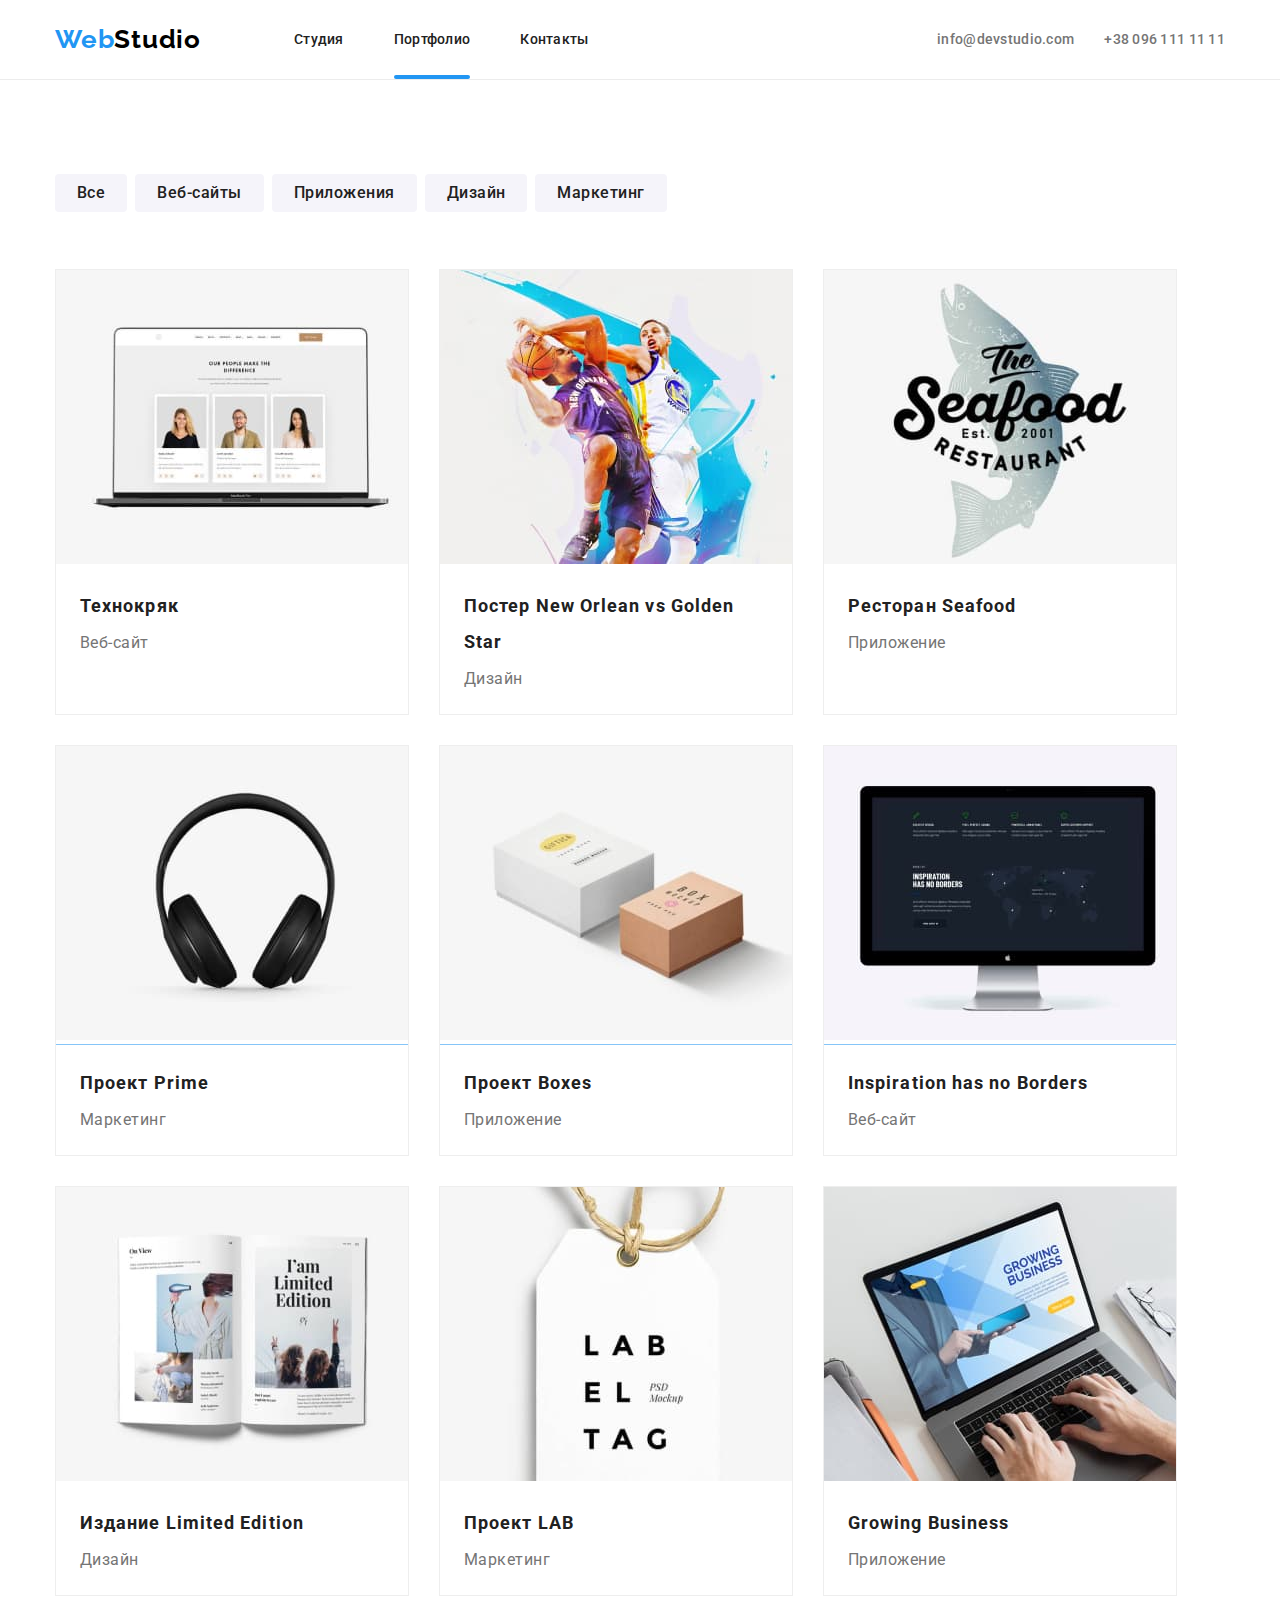
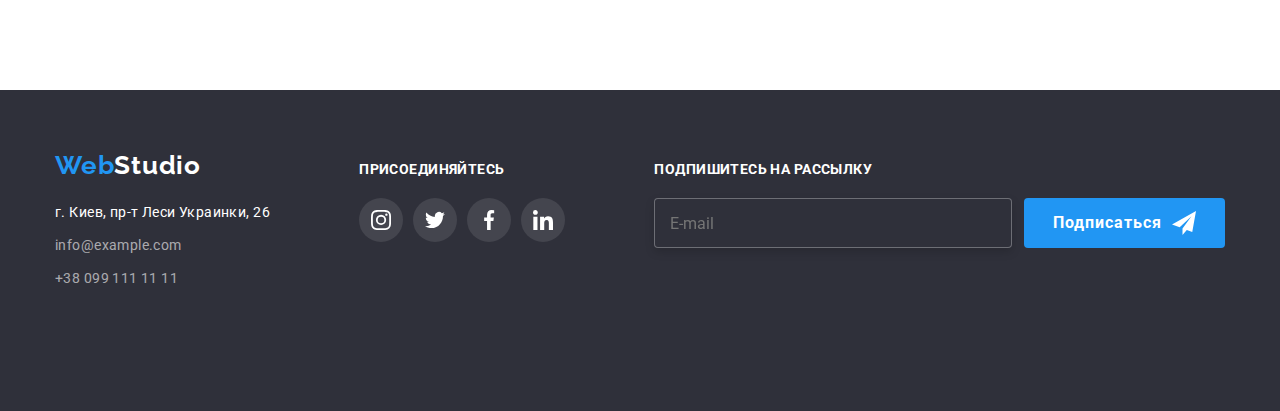
==== commit f69be916: "looks like ive done" ====
--- a/portfolio.html
+++ b/portfolio.html
@@ -15,36 +15,54 @@
 <body>
     <header class="header">
         <div class="container header__container">
-        <nav class="nav">
+            
         <a class="emblem header-emblem" href="./index.html">Web<span class="header-emblem__span">Studio</span></a>
+            
+        <button class="burger-menu" type="button" data-menu-button >
+                <svg class="burger-icon">
+                    <use class="burger-open" href="./images/icon.svg#menu_burger"></use>
+                    <use class="burger-close" href="./images/icon.svg#close_menu"></use>
+                </svg>
+        </button>
+                
+        <div class="menu-container" data-menu >
+                <ul class="nav__list">
+                        <li class="nav__item"> <a class="nav__link " href="./index.html">Студия</a></li>
+                        <li class="nav__item"><a class="nav__link nav__link--current" href="./portfolio.html">Портфолио</a></li>
+                        <li class="nav__item"><a class="nav__link"href="">Контакты</a></li>
+                </ul>
+             <div class="header-contacts-group">
+                <div class="header-contacts">    
+                    <a class="header-contacts__link mail" href="mailto:info@devstudio.com">
+                        <svg class="header-contacts__icon">
+                        <use href="./images/icon.svg#envelope" ></use>
+                    </svg>
+                    info@devstudio.com
+                    </a> 
+                    
+                    <a class="header-contacts__link phone" href="tel:+380961111111">
+                        <svg class="header-contacts__icon">
+                        <use href="./images/icon.svg#phone" ></use>
+                    </svg>
+                    +38 096 111 11 11
+                    </a> 
+                </div>
+                <div class="header-socials">
+                    <a href="" class="header-socials__link">Instagram</a>
+                    <span class="header-socials__span"></span>
+                    <a href="" class="header-socials__link">Twitter</a>
+                    <span class="header-socials__span"></span>
+                    <a href="" class="header-socials__link">Facebook</a>
+                    <span class="header-socials__span"></span>
+                    <a href="" class="header-socials__link">Linkedin</a>
+                    <span class="header-socials__span"></span>
+                </div>
+            </div>
+
+        </div>
+        </nav>
+       
         
-            <ul class="nav__list">
-                <li class="nav__item"> <a class="nav__link nav__link--current" href="./index.html">Студия</a></li>
-                <li class="nav__item"><a class="nav__link" href="./portfolio.html">Портфолио</a></li>
-                <li class="nav__item"><a class="nav__link"href="">Контакты</a></li>
-            </ul>
-        </nav>
-       <div class="header-contacts">    
-                <a class="header-contacts__link" href="mailto:info@devstudio.com">
-                    <svg class="header-contacts__icon">
-                    <use href="./images/icon.svg#envelope" ></use>
-                </svg>
-                info@devstudio.com
-                </a> 
-                
-                <a class="header-contacts__link" href="tel:+380961111111">
-                    <svg class="header-contacts__icon">
-                    <use href="./images/icon.svg#phone" ></use>
-                </svg>
-                +38 096 111 11 11
-                </a> 
-        </div>
-        <div class="burger-menu">
-        <svg class="burger-icon">
-            <use class="burger-open" href="./images/icon.svg#menu_burger"></use>
-            <use class="burger-close" href="./images/icon.svg#close_menu"></use>
-        </svg>
-        </div>
         </div>       
     </header>
     <main>
@@ -387,7 +405,7 @@
     </div>
     </section>
     </main>
-    <footer class="page-footer section">
+    <footer class="page-footer">
         <div class="container footer">
             <div class="footer-address">
             <a class="emblem footer__emblem" href="./index.html">Web<span>Studio</span></a>
--- a/css/styles.min.css
+++ b/css/styles.min.css
@@ -1,2 +1,2 @@
-ul{list-style:none;padding:0;margin:0}a{text-decoration:none;color:var(--main-text-color)}h1,h2,h3,p{margin:0}.section{padding-top:60px;padding-bottom:60px}@media screen and (min-width: 1200px){.section{padding-top:94px;padding-bottom:94px}}picture{display:block}:root{--text-color: #757575;--main-text-color:#212121;--accent-color: #2196F3;--background: #2F303A;--team-color: #F5F4FA;--main-color: #fff;--link-color: #AFB1B8;--primari-font: 'Roboto', sans-serif;--secondary-font: 'Raleway', sans-serif}body{font-family:'Roboto', sans-serif;color:var(--main-text-color)}@media screen and (max-width: 768px){body{margin-top:60px}}@media screen and (min-width: 768px){body{margin-top:80px}}.container{max-width:480px;min-width:0px;padding-left:15px;padding-right:15px;margin:0 auto}@media screen and (min-width: 768px){.container{min-width:768px}}@media screen and (min-width: 1200px){.container{min-width:1200px}}.header{position:fixed;top:0;left:0;width:100%;height:60px;background-color:var(--main-color);border-bottom:1px solid #ECECEC;z-index:100}@media screen and (min-width: 768px){.header{height:80px}}.header__container{height:100%;display:-webkit-box;display:-ms-flexbox;display:flex;-webkit-box-align:center;-ms-flex-align:center;align-items:center;-webkit-box-pack:justify;-ms-flex-pack:justify;justify-content:space-between}.nav{display:-webkit-box;display:-ms-flexbox;display:flex;-webkit-box-align:center;-ms-flex-align:center;align-items:center}@media screen and (max-width: 767px){.nav{width:100%;-webkit-box-pack:justify;-ms-flex-pack:justify;justify-content:space-between}}.nav__list{display:none}@media screen and (min-width: 768px){.nav__list{display:-webkit-box;display:-ms-flexbox;display:flex}}.header-contacts{display:none}@media screen and (min-width: 768px) and (max-width: 1199px){.header-contacts{display:-webkit-box;display:-ms-flexbox;display:flex;-webkit-box-orient:vertical;-webkit-box-direction:normal;-ms-flex-direction:column;flex-direction:column;-webkit-box-pack:center;-ms-flex-pack:center;justify-content:center}}@media screen and (min-width: 1200px){.header-contacts{display:-webkit-box;display:-ms-flexbox;display:flex;-webkit-box-align:center;-ms-flex-align:center;align-items:center}}.burger-menu{display:block;border:none;background-color:#fff}@media screen and (min-width: 768px){.burger-menu{display:none}}.burger-menu .burger-close{opacity:0}.burger-menu.is-open .burger-open{opacity:0}.burger-menu.is-open .burger-close{opacity:1}.burger-icon{width:40px;height:40px;fill:var(--main-text-color)}.burger-menu:hover .burger-icon,.burger-menu:focus .burger-icon{fill:var(--accent-color)}.burger-container{position:absolute;top:0;left:0;width:100%;height:100vw;background-color:var(--main-color);opacity:0;z-index:-1;pointer-events:none}.burger-container.is-open{opacity:1}.hero{margin:0 auto;padding-top:118px;padding-bottom:118px;width:100%;background-repeat:no-repeat;background-size:cover;background-position:center}@media screen and (max-width: 480px){.hero{background-image:-webkit-gradient(linear, left top, left bottom, from(rgba(47,48,58,0.4)), to(rgba(47,48,58,0.4))),url(../../../images/hero-mobile1x.jpg);background-image:linear-gradient(to bottom, rgba(47,48,58,0.4), rgba(47,48,58,0.4)),url(../../../images/hero-mobile1x.jpg)}}@media (min-device-pixel-ratio: 2), (-webkit-min-device-pixel-ratio: 2), (min-resolution: 192dpi), (min-resolution: 2dppx){.hero{background-image:-webkit-gradient(linear, left top, left bottom, from(rgba(47,48,58,0.4)), to(rgba(47,48,58,0.4))),url(../../../images/hero-mobile2x.jpg);background-image:linear-gradient(to bottom, rgba(47,48,58,0.4), rgba(47,48,58,0.4)),url(../../../images/hero-mobile2x.jpg)}}@media screen and (min-width: 480px) and (max-width: 767px){.hero{background-image:-webkit-gradient(linear, left top, left bottom, from(rgba(47,48,58,0.4)), to(rgba(47,48,58,0.4))),url(../../../images/hero-tablet1x.jpg);background-image:linear-gradient(to bottom, rgba(47,48,58,0.4), rgba(47,48,58,0.4)),url(../../../images/hero-tablet1x.jpg)}}@media (min-device-pixel-ratio: 2), (-webkit-min-device-pixel-ratio: 2), (min-resolution: 192dpi), (min-resolution: 2dppx){.hero{background-image:-webkit-gradient(linear, left top, left bottom, from(rgba(47,48,58,0.4)), to(rgba(47,48,58,0.4))),url(../../../images/hero-tablet2x.jpg);background-image:linear-gradient(to bottom, rgba(47,48,58,0.4), rgba(47,48,58,0.4)),url(../../../images/hero-tablet2x.jpg)}}@media screen and (min-width: 768px){.hero{padding-top:200px;padding-bottom:200px;background-image:-webkit-gradient(linear, left top, left bottom, from(rgba(47,48,58,0.4)), to(rgba(47,48,58,0.4))),url(../../../images/hero-screen1x.jpg);background-image:linear-gradient(to bottom, rgba(47,48,58,0.4), rgba(47,48,58,0.4)),url(../../../images/hero-screen1x.jpg)}}@media (min-device-pixel-ratio: 2), (-webkit-min-device-pixel-ratio: 2), (min-resolution: 192dpi), (min-resolution: 2dppx){.hero{background-image:-webkit-gradient(linear, left top, left bottom, from(rgba(47,48,58,0.4)), to(rgba(47,48,58,0.4))),url(../../../images/hero-screen2x.jpg);background-image:linear-gradient(to bottom, rgba(47,48,58,0.4), rgba(47,48,58,0.4)),url(../../../images/hero-screen2x.jpg)}}.hero__title{margin-bottom:30px;font-weight:900;font-size:26px;line-height:162%;text-align:center;letter-spacing:0.06em;text-transform:uppercase;color:var(--main-color)}@media screen and (min-width: 1200px){.hero__title{font-size:44px;line-height:136%}}.hero__button{display:block;margin:0 auto;padding:10px 32px;font-weight:700;font-size:16px;line-height:188%;letter-spacing:0.06em;color:var(--main-color);border:none;border-radius:4px;background-color:var(--accent-color);cursor:pointer}.backdrop{position:fixed;overflow-y:scroll;top:0;left:0;width:100%;height:100%;z-index:101;opacity:1;background-color:rgba(0,0,0,0.2)}@media screen and (max-width: 479px){.backdrop{padding:10px}}.backdrop.is-hidden{opacity:0;pointer-events:none}.modal{position:absolute;padding:40px;background-color:var(--main-color);-webkit-box-shadow:0px 1px 3px rgba(0,0,0,0.12),0px 1px 1px rgba(0,0,0,0.14),0px 2px 1px rgba(0,0,0,0.2);box-shadow:0px 1px 3px rgba(0,0,0,0.12),0px 1px 1px rgba(0,0,0,0.14),0px 2px 1px rgba(0,0,0,0.2);border-radius:4px}@media screen and (min-width: 1200px){.modal{width:528px;height:581px;top:50%;left:50%;-webkit-transform:translate(-50%, -50%);transform:translate(-50%, -50%)}}@media screen and (min-width: 480px) and (max-width: 1199px){.modal{width:450px;height:609px;top:50%;left:50%;-webkit-transform:translate(-50%, -50%);transform:translate(-50%, -50%)}}@media screen and (max-width: 479px){.modal{width:100%;max-width:450px}}.modal__closing-button{position:absolute;top:8px;right:8px;width:30px;height:30px;border-radius:50%;border:1px solid rgba(0,0,0,0.1);background-color:var(--main-color)}.modal__closing-icon{fill:black}.modal__closing-button:hover .modal__closing-icon,.modal__closing-button:focus .modal__closing-icon{fill:var(--accent-color)}.modal__form h2{margin-bottom:30px;font-weight:700;font-size:20px;line-height:150%;text-align:center;letter-spacing:0.03em;color:#212121}.form-field{position:relative;display:-webkit-box;display:-ms-flexbox;display:flex;-webkit-box-orient:vertical;-webkit-box-direction:normal;-ms-flex-direction:column;flex-direction:column;-webkit-box-pack:center;-ms-flex-pack:center;justify-content:center;cursor:pointer;margin-bottom:28px}.form-field__input{padding-left:42px;height:40px;border:1px solid rgba(33,33,33,0.2);border-radius:4px}.form-field__label{position:absolute;top:0;left:0;-webkit-transform:translateY(-120%);transform:translateY(-120%);font-size:12px;line-height:114%;letter-spacing:0.01em;color:var(--text-color)}.form-field:hover .form-field__label,.form-field:focus-within .form-field__label{color:var(--accent-color)}.form-svg{position:absolute;top:14px;left:14px}.form-field:hover .form-svg,.form-field:focus-within .form-svg{fill:var(--accent-color)}.textarea{margin-bottom:20px}.form-field__textarea{height:120px;border:1px solid rgba(33,33,33,0.2);border-radius:4px;resize:none;padding:12px 16px}.form-field__textarea:placeholder-shown{font-weight:400;font-size:14px;line-height:117%;letter-spacing:0.01em;color:rgba(117,117,117,0.5)}.form-field__checkbox{display:-webkit-box;display:-ms-flexbox;display:flex;-webkit-box-align:center;-ms-flex-align:center;align-items:center;font-size:12px;line-height:116%;letter-spacing:0.03em;color:var(--text-color)}.form-field__checkbox a{margin-left:5px;color:var(--accent-color);text-decoration:underline}input[type="checkbox"]{-webkit-appearance:none;-moz-appearance:none;appearance:none}.form-field__icon{display:block;margin-right:8px;width:16px;height:15px;border:2px solid var(--main-text-color);border-radius:4px}input[type="checkbox"]:checked+.form-field__icon{background-image:url(../../../images/checkbox.svg);border:none;background-origin:border-box;background-size:contain}.modal__button{padding:10px 55px;display:block;margin:0 auto;border:none;border-radius:4px;background-color:var(--accent-color);font-weight:700;font-size:16px;line-height:188%;letter-spacing:0.06em;color:var(--main-color);cursor:pointer}@media screen and (min-width: 768px){.advantages__list{display:-webkit-box;display:-ms-flexbox;display:flex;-ms-flex-wrap:wrap;flex-wrap:wrap;margin:-15px}}@media screen and (max-width: 480px){.advantages__item{width:100%}}.advantages__item:not(:last-child){margin-bottom:30px}@media screen and (min-width: 768px){.advantages__item{margin:15px;width:354px}.advantages__item:last-child{margin-bottom:30px}}@media screen and (min-width: 1200px){.advantages__item{width:270px}}.advantages__group{position:relative;width:100%;height:120px;background-color:#F5F4FA;border-radius:4px;margin-bottom:30px}.advantages__icon{position:absolute;top:50%;left:50%;-webkit-transform:translate(-50%, -50%);transform:translate(-50%, -50%);width:70px;height:70px}.advanteges__title{margin-bottom:10px;font-weight:700;font-size:14px;line-height:112%;text-align:center;letter-spacing:0.03em;text-transform:uppercase;color:var(--main-text-color)}@media screen and (min-width: 1200px){.advanteges__title{text-align:start}}.advantages__text{font-size:14px;line-height:171%;letter-spacing:0.03em;color:var(--text-color)}.ourwork{display:none}@media screen and (min-width: 1200px){.ourwork{display:block;-webkit-box-pack:center;-ms-flex-pack:center;justify-content:center;padding-top:0}}.ourwork h2{margin-bottom:50px;font-weight:700;font-size:36px;line-height:116%;text-align:center;letter-spacing:0.03em;color:var(--main-text-color)}.ourwork__list{display:-webkit-box;display:-ms-flexbox;display:flex;-webkit-box-pack:center;-ms-flex-pack:center;justify-content:center}.ourwork__item{position:relative}.ourwork__item:not(:last-child){margin-right:30px}.ourwork__group img{display:block}.ourwork__text{position:absolute;display:block;padding:27px 82px;width:100%;height:70px;left:0;bottom:0;background-color:rgba(47,48,58,0.8);font-weight:700;font-size:14px;line-height:114%;text-align:center;letter-spacing:0.03em;text-transform:uppercase;color:var(--main-color)}.team{background-color:var(--team-color)}.team h2{margin-bottom:30px;font-weight:700;font-size:28px;line-height:117%;text-align:center;letter-spacing:0.03em;color:var(--main-text-color)}@media screen and (min-width: 768px){.team h2{margin-bottom:50px}}@media screen and (min-width: 768px){.team__list{display:-webkit-box;display:-ms-flexbox;display:flex;-ms-flex-wrap:wrap;flex-wrap:wrap;margin:-15px}}.team__item{margin-bottom:30px;background-color:var(--main-color);-webkit-box-shadow:0px 1px 3px rgba(0,0,0,0.12),0px 1px 1px rgba(0,0,0,0.14),0px 2px 1px rgba(0,0,0,0.2);box-shadow:0px 1px 3px rgba(0,0,0,0.12),0px 1px 1px rgba(0,0,0,0.14),0px 2px 1px rgba(0,0,0,0.2);border-radius:0px 0px 4px 4px}@media screen and (min-width: 768px){.team__item{margin:15px;width:354px}}@media screen and (min-width: 1200px){.team__item{width:270px}}.team__group{display:-webkit-box;display:-ms-flexbox;display:flex;-webkit-box-orient:vertical;-webkit-box-direction:normal;-ms-flex-direction:column;flex-direction:column;-webkit-box-align:center;-ms-flex-align:center;align-items:center;padding-top:30px;padding-bottom:24px}.team__group h3{margin-bottom:10px;font-weight:500;font-size:16px;line-height:119%;text-align:center;letter-spacing:0.03em;color:var(--main-text-color)}.team__group p{margin-bottom:16px;font-size:16px;line-height:119%;text-align:center;letter-spacing:0.03em;color:var(--text-color)}.socials{display:-webkit-box;display:-ms-flexbox;display:flex;-webkit-box-pack:center;-ms-flex-pack:center;justify-content:center}.socials__item:not(:last-child){margin-right:10px}.socials__link{display:-webkit-box;display:-ms-flexbox;display:flex;-webkit-box-align:center;-ms-flex-align:center;align-items:center;-webkit-box-pack:center;-ms-flex-pack:center;justify-content:center;width:44px;height:44px;border-radius:50%}.socials__link:hover{background-color:var(--accent-color)}.socials__svg{fill:var(--link-color)}.socials__link:hover .socials__svg{fill:var(--main-color)}.partners__title{margin-bottom:30px;font-weight:700;font-size:28px;line-height:117%;text-align:center;letter-spacing:0.03em;color:var(--main-text-color)}@media screen and (min-width: 1200px){.partners__title{margin-bottom:50px}}.partners-list{display:-webkit-box;display:-ms-flexbox;display:flex;-ms-flex-wrap:wrap;flex-wrap:wrap;margin:-15px}@media screen and (max-width: 480px){.partners-list{-webkit-box-pack:center;-ms-flex-pack:center;justify-content:center}}.partners__item{margin:15px}@media screen and (max-width: 480px){.partners__item{width:50%}}.partners__link{display:-webkit-box;display:-ms-flexbox;display:flex;-webkit-box-align:center;-ms-flex-align:center;align-items:center;-webkit-box-pack:center;-ms-flex-pack:center;justify-content:center;outline:1px solid var(--link-color);border-radius:4px;color:var(--link-color)}.partners__link:hover{outline:1px solid var(--accent-color);color:var(--accent-color)}@media screen and (min-width: 1200px){.partners__link{padding:16px 32px}}@media screen and (min-width: 768px) and (max-width: 1199px){.partners__link{padding:16px 60px}}@media screen and (min-width: 480px) and (max-width: 767px){.partners__link{padding:16px 52px}}@media screen and (max-width: 479px){.partners__link{padding:5% 7%;width:100%}}.partners__icon{width:106px;height:60px;fill:currentColor}.page-footer{background-color:var(--background)}.footer{display:-webkit-box;display:-ms-flexbox;display:flex;-webkit-box-orient:vertical;-webkit-box-direction:normal;-ms-flex-direction:column;flex-direction:column;-webkit-box-align:center;-ms-flex-align:center;align-items:center}@media screen and (min-width: 768px){.footer{-webkit-box-orient:horizontal;-webkit-box-direction:normal;-ms-flex-direction:row;flex-direction:row;-ms-flex-wrap:wrap;flex-wrap:wrap;-ms-flex-pack:distribute;justify-content:space-around;-webkit-box-align:baseline;-ms-flex-align:baseline;align-items:baseline}}@media screen and (min-width: 1200px){.footer{-webkit-box-pack:justify;-ms-flex-pack:justify;justify-content:space-between}}.address__list{text-align:center;font-style:normal;margin-bottom:60px}@media screen and (min-width: 1200px){.address__list{text-align:start}}.address__item+.address__item{margin-top:8px}@media screen and (min-width: 1200px){.address__item+.address__item{margin-top:9px}}.google-address{font-size:14px;line-height:171%;text-align:center;letter-spacing:0.03em;color:var(--main-color)}.footer-contacts{text-decoration:none;margin-bottom:60px;font-size:14px;line-height:171%;text-align:center;letter-spacing:0.03em;color:rgba(255,255,255,0.6)}.footer-socials{margin-bottom:60px}.footer-socials__title{margin-bottom:20px;font-weight:700;font-size:14px;line-height:114%;text-align:center;letter-spacing:0.03em;text-transform:uppercase;color:var(--main-color)}@media screen and (min-width: 1200px){.footer-socials__title{text-align:start}}.footer-socials__list{display:-webkit-box;display:-ms-flexbox;display:flex;-webkit-box-pack:center;-ms-flex-pack:center;justify-content:center}.footer-socials__item:not(:last-child){margin-right:10px}.footer-socials__link{display:-webkit-box;display:-ms-flexbox;display:flex;-webkit-box-align:center;-ms-flex-align:center;align-items:center;-webkit-box-pack:center;-ms-flex-pack:center;justify-content:center;width:44px;height:44px;border-radius:50%;background:rgba(255,255,255,0.1)}.footer-socials__link:hover,.footer-socials__link:focus{background-color:var(--accent-color)}.footer-socials__icon{width:20px;height:20px;fill:var(--main-color)}.footer-form__title{margin-bottom:20px;font-weight:700;font-size:14px;line-height:114%;text-align:center;letter-spacing:0.03em;text-transform:uppercase;color:var(--main-color)}@media screen and (min-width: 1200px){.footer-form__title{text-align:start}}@media screen and (max-width: 479px){.footer-form{width:100%}}@media screen and (min-width: 1200px){.footer-form__form{display:-webkit-box;display:-ms-flexbox;display:flex}}.footer-form__input{margin-bottom:20px;padding:15px;height:50px;border:1px solid rgba(255,255,255,0.3);-webkit-filter:drop-shadow(0px 4px 4px rgba(0,0,0,0.15));filter:drop-shadow(0px 4px 4px rgba(0,0,0,0.15));border-radius:4px;background-color:var(--background)}@media screen and (min-width: 1200px){.footer-form__input{margin-bottom:0;margin-right:12px;width:358px}}@media screen and (min-width: 768px) and (max-width: 1199px){.footer-form__input{width:450px}}@media screen and (min-width: 480px) and (max-width: 767px){.footer-form__input{width:450px}}@media screen and (max-width: 480px){.footer-form__input{display:block;max-width:450px;width:100%}}.footer-form__button{display:-webkit-box;display:-ms-flexbox;display:flex;margin:0 auto;-webkit-box-align:center;-ms-flex-align:center;align-items:center;padding:10px 29px;font-weight:700;font-size:16px;line-height:188%;text-align:center;letter-spacing:0.06em;border:none;border-radius:4px;background-color:var(--accent-color);color:var(--main-color);cursor:pointer}@media screen and (min-width: 1200px){.footer-form__button{margin:0}}.footer-form__icon{width:24px;height:24px;fill:var(--main-color);margin-left:10px}.categories{display:-webkit-box;display:-ms-flexbox;display:flex;-ms-flex-wrap:wrap;flex-wrap:wrap;margin:-7px -4px;margin-bottom:40px}@media screen and (min-width: 768px){.categories{-webkit-box-pack:center;-ms-flex-pack:center;justify-content:center}}@media screen and (min-width: 1200px){.categories{margin-bottom:50px}}.categories__item{margin:7px 4px}.categories__button{padding:6px 22px;font-weight:500;font-size:16px;line-height:162%;text-align:center;letter-spacing:0.03em;color:var(--main-text-color);border:none;border-radius:4px;background-color:var(--team-color);cursor:pointer}.categories__button:hover,.categories__button:focus{color:var(--main-color);background-color:var(--accent-color)}.portfolio__list{margin:-15px}@media screen and (min-width: 768px){.portfolio__list{display:-webkit-box;display:-ms-flexbox;display:flex;-ms-flex-wrap:wrap;flex-wrap:wrap}}@media screen and (max-width: 479px){.portfolio__list{-webkit-box-align:center;-ms-flex-align:center;align-items:center}}.portfolio__item{margin:15px;background:#FFFFFF;border:1px solid #EEEEEE;background:var(--main-color)}.portfolio__item:hover,.portfolio__item:focus{border:1px solid #EEEEEE;-webkit-box-shadow:0px 1px 1px rgba(0,0,0,0.12),0px 4px 4px rgba(0,0,0,0.06),1px 4px 6px rgba(0,0,0,0.16);box-shadow:0px 1px 1px rgba(0,0,0,0.12),0px 4px 4px rgba(0,0,0,0.06),1px 4px 6px rgba(0,0,0,0.16)}@media screen and (min-width: 768px){.portfolio__item{width:354px}}@media screen and (min-width: 480px) and (max-width: 767px){.portfolio__item{width:450px}}@media screen and (max-width: 479px){.portfolio__item{max-width:450px;width:100%}}.card__effect{position:relative;overflow:hidden}.card-effect__text{position:absolute;display:block;top:0;left:0;width:100%;height:100%;background-color:rgba(33,150,243,0.9);padding:77px 24px;font-size:18px;line-height:156%;letter-spacing:0.03em;color:var(--main-color);-webkit-transform:translateY(100%);transform:translateY(100%);-webkit-transition:500ms -webkit-transform cubic-bezier(0.075, 0.82, 0.165, 1);transition:500ms -webkit-transform cubic-bezier(0.075, 0.82, 0.165, 1);transition:500ms transform cubic-bezier(0.075, 0.82, 0.165, 1);transition:500ms transform cubic-bezier(0.075, 0.82, 0.165, 1), 500ms -webkit-transform cubic-bezier(0.075, 0.82, 0.165, 1)}.portfolio__item:hover .card-effect__text,.portfolio__item:focus .card-effect__text{-webkit-transform:translateY(0);transform:translateY(0)}.portfolio__group{padding:20px 24px}.portfolio-title{margin-bottom:4px;font-weight:700;font-size:18px;line-height:200%;letter-spacing:0.06em;color:var(--main-text-color)}.portfolio__text{font-size:16px;line-height:188%;letter-spacing:0.03em;color:var(--text-color)}.nav__item:not(:last-child){margin-right:50px}.nav__link{position:relative;padding-top:32px;padding-bottom:32px;font-weight:500;font-size:14px;line-height:1.14px;letter-spacing:0.02em;color:var(--main-text-color)}.nav__link:hover,.nav__link:focus{color:var(--accent-color)}.nav__link--current{color:var(--accent-color)}.nav__link--current::after{position:absolute;content:"";bottom:0;left:0;width:100%;height:4px;border-radius:4px;background-color:var(--accent-color)}.header-contacts__link{display:-webkit-box;display:-ms-flexbox;display:flex;-webkit-box-align:center;-ms-flex-align:center;align-items:center}.header-contacts__link:hover,.header-contacts__link:focus{color:var(--accent-color)}@media screen and (min-width: 768px) and (max-width: 1199px){.header-contacts__link{font-weight:500;font-size:12px;line-height:1.16;letter-spacing:0.02em;color:var(--text-color)}}.header-contacts__link+.header-contacts__link{margin-top:10px}@media screen and (min-width: 1200px){.header-contacts__link{font-weight:500;font-size:14px;line-height:1.14;letter-spacing:0.02em;color:#757575}.header-contacts__link+.header-contacts__link{margin-top:0;margin-left:30px}}.header-contacts__icon{margin-right:8px;fill:currentColor}@media screen and (min-width: 768px) and (max-width: 1199px){.header-contacts__icon{width:12px;height:12px}}@media screen and (min-width: 1200px){.header-contacts__icon{width:16px;height:16px}}.emblem{text-decoration:none;font-family:'Raleway';font-weight:700;display:block;letter-spacing:0.03em;color:var(--accent-color)}@media screen and (max-width: 1199px){.emblem{font-size:24px;line-height:1.16}}@media screen and (min-width: 1200px){.emblem{font-size:26px;line-height:1.19}}@media screen and (min-width: 1200px){.header-emblem{margin-right:93px}}@media screen and (min-width: 768px) and (max-width: 1199px){.header-emblem{margin-right:88px}}.footer__emblem{text-align:center;margin-bottom:20px}@media screen and (min-width: 1200px){.footer__emblem{text-align:start}}.header-emblem__span{color:black}.footer__emblem span{color:var(--main-color)}
+ul{list-style:none;padding:0;margin:0}a{text-decoration:none;color:var(--main-text-color)}h1,h2,h3,p{margin:0}.section{padding-top:60px;padding-bottom:60px}@media screen and (min-width: 1200px){.section{padding-top:94px;padding-bottom:94px}}picture{display:block}:root{--text-color: #757575;--main-text-color:#212121;--accent-color: #2196F3;--background: #2F303A;--team-color: #F5F4FA;--main-color: #fff;--link-color: #AFB1B8;--primari-font: 'Roboto', sans-serif;--secondary-font: 'Raleway', sans-serif}body{font-family:'Roboto', sans-serif;color:var(--main-text-color)}@media screen and (max-width: 768px){body{margin-top:60px}}@media screen and (min-width: 768px){body{margin-top:80px}}.container{max-width:480px;min-width:0px;padding-left:15px;padding-right:15px;margin:0 auto}@media screen and (min-width: 768px){.container{min-width:768px}}@media screen and (min-width: 1200px){.container{min-width:1200px}}.header{position:fixed;top:0;left:0;width:100%;height:60px;background-color:var(--main-color);border-bottom:1px solid #ECECEC;z-index:100}@media screen and (min-width: 768px){.header{height:80px}}.header__container{height:100%;display:-webkit-box;display:-ms-flexbox;display:flex;-webkit-box-align:center;-ms-flex-align:center;align-items:center;-webkit-box-pack:justify;-ms-flex-pack:justify;justify-content:space-between}@media screen and (max-width: 767px){.nav__list{display:block}}@media screen and (min-width: 768px){.nav__list{display:-webkit-box;display:-ms-flexbox;display:flex}}@media screen and (max-width: 767px){.header-contacts{display:-webkit-box;display:-ms-flexbox;display:flex;-webkit-box-orient:vertical;-webkit-box-direction:reverse;-ms-flex-direction:column-reverse;flex-direction:column-reverse}}@media screen and (min-width: 768px) and (max-width: 1199px){.header-contacts{display:-webkit-box;display:-ms-flexbox;display:flex;-webkit-box-orient:vertical;-webkit-box-direction:normal;-ms-flex-direction:column;flex-direction:column;-webkit-box-pack:center;-ms-flex-pack:center;justify-content:center}}@media screen and (min-width: 1200px){.header-contacts{display:-webkit-box;display:-ms-flexbox;display:flex;-webkit-box-align:center;-ms-flex-align:center;align-items:center}}.burger-menu{display:block;margin-left:auto;border:none;background-color:#fff;z-index:101}@media screen and (min-width: 768px){.burger-menu{display:none}}.burger-menu .burger-close{opacity:0}.burger-menu.is-open .burger-open{opacity:0}.burger-menu.is-open .burger-close{opacity:1}@media screen and (max-width: 767px){.menu-container{position:absolute;top:0;left:0;width:100%;height:796px;background-color:#fff;padding:48px 40px;opacity:0;visibility:hidden;pointer-events:none;display:-webkit-box;display:-ms-flexbox;display:flex;-webkit-box-orient:vertical;-webkit-box-direction:normal;-ms-flex-direction:column;flex-direction:column;-webkit-box-pack:justify;-ms-flex-pack:justify;justify-content:space-between}}@media screen and (min-width: 768px){.menu-container{display:-webkit-box;display:-ms-flexbox;display:flex;-webkit-box-align:center;-ms-flex-align:center;align-items:center;-webkit-box-pack:justify;-ms-flex-pack:justify;justify-content:space-between;width:100%}}.menu-container.is-open{opacity:1;visibility:inherit;pointer-events:all}.burger-icon{width:40px;height:40px;fill:var(--main-text-color)}.burger-menu:hover .burger-icon,.burger-menu:focus .burger-icon{fill:var(--accent-color)}.header-socials__link{margin:10px;font-weight:500;font-size:18px;line-height:1.22;letter-spacing:0.02em;color:var(--accent-color)}.header-socials__span{width:1px;height:22px;border:1px solid rgba(33,33,33,0.2)}.hero{margin:0 auto;padding-top:118px;padding-bottom:118px;width:100%;background-repeat:no-repeat;background-size:cover;background-position:center}@media screen and (max-width: 479px){.hero{background-image:-webkit-gradient(linear, left top, left bottom, from(rgba(47,48,58,0.4)), to(rgba(47,48,58,0.4))),url(../../../images/hero-mobile1x.jpg);background-image:linear-gradient(to bottom, rgba(47,48,58,0.4), rgba(47,48,58,0.4)),url(../../../images/hero-mobile1x.jpg)}}@media (min-device-pixel-ratio: 2), (-webkit-min-device-pixel-ratio: 2), (min-resolution: 192dpi), (min-resolution: 2dppx){.hero{background-image:-webkit-gradient(linear, left top, left bottom, from(rgba(47,48,58,0.4)), to(rgba(47,48,58,0.4))),url(../../../images/hero-mobile2x.jpg);background-image:linear-gradient(to bottom, rgba(47,48,58,0.4), rgba(47,48,58,0.4)),url(../../../images/hero-mobile2x.jpg)}}@media screen and (min-width: 480px) and (max-width: 767px){.hero{background-image:-webkit-gradient(linear, left top, left bottom, from(rgba(47,48,58,0.4)), to(rgba(47,48,58,0.4))),url(../../../images/hero-tablet1x.jpg);background-image:linear-gradient(to bottom, rgba(47,48,58,0.4), rgba(47,48,58,0.4)),url(../../../images/hero-tablet1x.jpg)}}@media (min-device-pixel-ratio: 2), (-webkit-min-device-pixel-ratio: 2), (min-resolution: 192dpi), (min-resolution: 2dppx){.hero{background-image:-webkit-gradient(linear, left top, left bottom, from(rgba(47,48,58,0.4)), to(rgba(47,48,58,0.4))),url(../../../images/hero-tablet2x.jpg);background-image:linear-gradient(to bottom, rgba(47,48,58,0.4), rgba(47,48,58,0.4)),url(../../../images/hero-tablet2x.jpg)}}@media screen and (min-width: 768px){.hero{padding-top:200px;padding-bottom:200px;background-image:-webkit-gradient(linear, left top, left bottom, from(rgba(47,48,58,0.4)), to(rgba(47,48,58,0.4))),url(../../../images/hero-screen1x.jpg);background-image:linear-gradient(to bottom, rgba(47,48,58,0.4), rgba(47,48,58,0.4)),url(../../../images/hero-screen1x.jpg)}}@media (min-device-pixel-ratio: 2), (-webkit-min-device-pixel-ratio: 2), (min-resolution: 192dpi), (min-resolution: 2dppx){.hero{background-image:-webkit-gradient(linear, left top, left bottom, from(rgba(47,48,58,0.4)), to(rgba(47,48,58,0.4))),url(../../../images/hero-screen2x.jpg);background-image:linear-gradient(to bottom, rgba(47,48,58,0.4), rgba(47,48,58,0.4)),url(../../../images/hero-screen2x.jpg)}}.hero__title{margin-bottom:30px;font-weight:900;font-size:26px;line-height:162%;text-align:center;letter-spacing:0.06em;text-transform:uppercase;color:var(--main-color)}@media screen and (min-width: 1200px){.hero__title{font-size:44px;line-height:136%}}.hero__button{display:block;margin:0 auto;padding:10px 32px;font-weight:700;font-size:16px;line-height:188%;letter-spacing:0.06em;color:var(--main-color);border:none;border-radius:4px;background-color:var(--accent-color);cursor:pointer}.backdrop{position:fixed;overflow-y:scroll;top:0;left:0;width:100%;height:100%;z-index:101;opacity:1;background-color:rgba(0,0,0,0.2);-webkit-transition:250ms opacity cubic-bezier(0.4, 0, 0.2, 1);transition:250ms opacity cubic-bezier(0.4, 0, 0.2, 1)}@media screen and (max-width: 479px){.backdrop{padding:auto}}.backdrop.is-hidden{opacity:0;pointer-events:none}.modal{position:absolute;padding:40px;background-color:var(--main-color);-webkit-box-shadow:0px 1px 3px rgba(0,0,0,0.12),0px 1px 1px rgba(0,0,0,0.14),0px 2px 1px rgba(0,0,0,0.2);box-shadow:0px 1px 3px rgba(0,0,0,0.12),0px 1px 1px rgba(0,0,0,0.14),0px 2px 1px rgba(0,0,0,0.2);border-radius:4px}@media screen and (min-width: 1200px){.modal{width:528px;height:581px;top:50%;left:50%;-webkit-transform:translate(-50%, -50%);transform:translate(-50%, -50%)}}@media screen and (min-width: 480px) and (max-width: 1199px){.modal{width:450px;height:609px;top:50%;left:50%;-webkit-transform:translate(-50%, -50%);transform:translate(-50%, -50%)}}@media screen and (max-width: 479px){.modal{width:100%;max-width:450px}}.modal__closing-button{position:absolute;top:8px;right:8px;width:30px;height:30px;border-radius:50%;border:1px solid rgba(0,0,0,0.1);background-color:var(--main-color)}.modal__closing-icon{fill:black;-webkit-transition:250ms fill cubic-bezier(0.4, 0, 0.2, 1);transition:250ms fill cubic-bezier(0.4, 0, 0.2, 1)}.modal__closing-button:hover .modal__closing-icon,.modal__closing-button:focus .modal__closing-icon{fill:var(--accent-color)}.modal__form h2{margin-bottom:30px;font-weight:700;font-size:20px;line-height:150%;text-align:center;letter-spacing:0.03em;color:#212121}.form-field{position:relative;display:-webkit-box;display:-ms-flexbox;display:flex;-webkit-box-orient:vertical;-webkit-box-direction:normal;-ms-flex-direction:column;flex-direction:column;-webkit-box-pack:center;-ms-flex-pack:center;justify-content:center;cursor:pointer;margin-bottom:28px}.form-field__input{padding-left:42px;height:40px;border:1px solid rgba(33,33,33,0.2);border-radius:4px}.form-field__label{position:absolute;top:0;left:0;-webkit-transform:translateY(-120%);transform:translateY(-120%);font-size:12px;line-height:114%;letter-spacing:0.01em;color:var(--text-color);-webkit-transition:250ms color cubic-bezier(0.4, 0, 0.2, 1);transition:250ms color cubic-bezier(0.4, 0, 0.2, 1)}.form-field:hover .form-field__label,.form-field:focus-within .form-field__label{color:var(--accent-color)}.form-svg{position:absolute;top:14px;left:14px}.form-field:hover .form-svg,.form-field:focus-within .form-svg{fill:var(--accent-color)}.textarea{margin-bottom:20px}.form-field__textarea{height:120px;border:1px solid rgba(33,33,33,0.2);border-radius:4px;resize:none;padding:12px 16px}.form-field__textarea:placeholder-shown{font-weight:400;font-size:14px;line-height:117%;letter-spacing:0.01em;color:rgba(117,117,117,0.5)}.form-field__checkbox{display:-webkit-box;display:-ms-flexbox;display:flex;-webkit-box-align:center;-ms-flex-align:center;align-items:center;font-size:12px;line-height:116%;letter-spacing:0.03em;color:var(--text-color)}.form-field__checkbox a{margin-left:5px;color:var(--accent-color);text-decoration:underline}input[type="checkbox"]{-webkit-appearance:none;-moz-appearance:none;appearance:none}.form-field__icon{display:block;margin-right:8px;width:16px;height:15px;border:2px solid var(--main-text-color);border-radius:4px}input[type="checkbox"]:checked+.form-field__icon{background-image:url(../../../images/checkbox.svg);border:none;background-origin:border-box;background-size:contain}.modal__button{padding:10px 55px;display:block;margin:0 auto;border:none;border-radius:4px;background-color:var(--accent-color);font-weight:700;font-size:16px;line-height:188%;letter-spacing:0.06em;color:var(--main-color);cursor:pointer}@media screen and (min-width: 768px){.advantages__list{display:-webkit-box;display:-ms-flexbox;display:flex;-ms-flex-wrap:wrap;flex-wrap:wrap;margin:-15px}}@media screen and (max-width: 480px){.advantages__item{width:100%}}.advantages__item:not(:last-child){margin-bottom:30px}@media screen and (min-width: 768px){.advantages__item{margin:15px;width:354px}.advantages__item:last-child{margin-bottom:30px}}@media screen and (min-width: 1200px){.advantages__item{width:270px}}.advantages__group{position:relative;width:100%;height:120px;background-color:#F5F4FA;border-radius:4px;margin-bottom:30px}.advantages__icon{position:absolute;top:50%;left:50%;-webkit-transform:translate(-50%, -50%);transform:translate(-50%, -50%);width:70px;height:70px}.advanteges__title{margin-bottom:10px;font-weight:700;font-size:14px;line-height:112%;text-align:center;letter-spacing:0.03em;text-transform:uppercase;color:var(--main-text-color)}@media screen and (min-width: 768px){.advanteges__title{text-align:start}}.advantages__text{font-size:14px;line-height:171%;letter-spacing:0.03em;color:var(--text-color)}.ourwork{display:none}@media screen and (min-width: 1200px){.ourwork{display:block;-webkit-box-pack:center;-ms-flex-pack:center;justify-content:center;padding-top:0}}.ourwork h2{margin-bottom:50px;font-weight:700;font-size:36px;line-height:116%;text-align:center;letter-spacing:0.03em;color:var(--main-text-color)}.ourwork__list{display:-webkit-box;display:-ms-flexbox;display:flex;-webkit-box-pack:center;-ms-flex-pack:center;justify-content:center}.ourwork__item{position:relative}.ourwork__item:not(:last-child){margin-right:30px}.ourwork__group img{display:block}.ourwork__text{position:absolute;display:block;padding:27px 82px;width:100%;height:70px;left:0;bottom:0;background-color:rgba(47,48,58,0.8);font-weight:700;font-size:14px;line-height:114%;text-align:center;letter-spacing:0.03em;text-transform:uppercase;color:var(--main-color)}.team{background-color:var(--team-color)}.team h2{margin-bottom:30px;font-weight:700;font-size:28px;line-height:117%;text-align:center;letter-spacing:0.03em;color:var(--main-text-color)}@media screen and (min-width: 768px){.team h2{margin-bottom:50px}}@media screen and (min-width: 1200px){.team h2{margin-bottom:50px;font-weight:700;font-size:36px;line-height:1.16;text-align:center;letter-spacing:0.03em;color:var(--main-text-color)}}@media screen and (min-width: 768px){.team__list{display:-webkit-box;display:-ms-flexbox;display:flex;-ms-flex-wrap:wrap;flex-wrap:wrap;margin:-15px}}.team__item{margin-bottom:30px;background-color:var(--main-color);-webkit-box-shadow:0px 1px 3px rgba(0,0,0,0.12),0px 1px 1px rgba(0,0,0,0.14),0px 2px 1px rgba(0,0,0,0.2);box-shadow:0px 1px 3px rgba(0,0,0,0.12),0px 1px 1px rgba(0,0,0,0.14),0px 2px 1px rgba(0,0,0,0.2);border-radius:0px 0px 4px 4px}@media screen and (min-width: 768px){.team__item{margin:15px;width:354px}}@media screen and (min-width: 1200px){.team__item{width:270px}}.team__group{display:-webkit-box;display:-ms-flexbox;display:flex;-webkit-box-orient:vertical;-webkit-box-direction:normal;-ms-flex-direction:column;flex-direction:column;-webkit-box-align:center;-ms-flex-align:center;align-items:center;padding-top:30px;padding-bottom:24px}.team__group h3{margin-bottom:10px;font-weight:500;font-size:16px;line-height:119%;text-align:center;letter-spacing:0.03em;color:var(--main-text-color)}.team__group p{margin-bottom:16px;font-size:16px;line-height:119%;text-align:center;letter-spacing:0.03em;color:var(--text-color)}.socials{display:-webkit-box;display:-ms-flexbox;display:flex;-webkit-box-pack:center;-ms-flex-pack:center;justify-content:center}.socials__item:not(:last-child){margin-right:10px}.socials__link{display:-webkit-box;display:-ms-flexbox;display:flex;-webkit-box-align:center;-ms-flex-align:center;align-items:center;-webkit-box-pack:center;-ms-flex-pack:center;justify-content:center;background-color:none;width:44px;height:44px;border-radius:50%;-webkit-transition:250ms background-color cubic-bezier(0.4, 0, 0.2, 1);transition:250ms background-color cubic-bezier(0.4, 0, 0.2, 1)}.socials__link:hover,.socials__link:focus{background-color:var(--accent-color)}.socials__svg{fill:var(--link-color)}.socials__link:hover .socials__svg{fill:var(--main-color)}.partners__title{margin-bottom:30px;font-weight:700;font-size:28px;line-height:117%;text-align:center;letter-spacing:0.03em;color:var(--main-text-color)}@media screen and (min-width: 1200px){.partners__title{margin-bottom:50px;font-weight:700;font-size:36px;line-height:1.16;text-align:center;letter-spacing:0.03em;color:var(--main-text-color)}}.partners-list{display:-webkit-box;display:-ms-flexbox;display:flex;-ms-flex-wrap:wrap;flex-wrap:wrap;margin:-15px}@media screen and (max-width: 480px){.partners-list{-webkit-box-pack:center;-ms-flex-pack:center;justify-content:center}}.partners__item{margin:15px}@media screen and (max-width: 480px){.partners__item{width:50%}}.partners__link{display:-webkit-box;display:-ms-flexbox;display:flex;-webkit-box-align:center;-ms-flex-align:center;align-items:center;-webkit-box-pack:center;-ms-flex-pack:center;justify-content:center;outline:1px solid var(--link-color);border-radius:4px;color:var(--link-color);-webkit-transition:250ms color cubic-bezier(0.4, 0, 0.2, 1),250ms outline cubic-bezier(0.4, 0, 0.2, 1);transition:250ms color cubic-bezier(0.4, 0, 0.2, 1),250ms outline cubic-bezier(0.4, 0, 0.2, 1)}.partners__link:hover,.partners__link:focus{outline:1px solid var(--accent-color);color:var(--accent-color)}@media screen and (min-width: 1200px){.partners__link{padding:16px 32px}}@media screen and (min-width: 768px) and (max-width: 1199px){.partners__link{padding:16px 60px}}@media screen and (min-width: 480px) and (max-width: 767px){.partners__link{padding:16px 52px}}@media screen and (max-width: 479px){.partners__link{padding:5% 7%;width:100%}}.partners__icon{width:106px;height:60px;fill:currentColor}.page-footer{background-color:var(--background)}.footer{display:-webkit-box;display:-ms-flexbox;display:flex;-webkit-box-orient:vertical;-webkit-box-direction:normal;-ms-flex-direction:column;flex-direction:column;-webkit-box-align:center;-ms-flex-align:center;align-items:center;padding-top:60px;padding-bottom:60px}@media screen and (min-width: 768px){.footer{-webkit-box-orient:horizontal;-webkit-box-direction:normal;-ms-flex-direction:row;flex-direction:row;-ms-flex-wrap:wrap;flex-wrap:wrap;-ms-flex-pack:distribute;justify-content:space-around;-webkit-box-align:baseline;-ms-flex-align:baseline;align-items:baseline}}@media screen and (min-width: 1200px){.footer{-webkit-box-pack:justify;-ms-flex-pack:justify;justify-content:space-between}}.address__list{text-align:center;font-style:normal;margin-bottom:60px}@media screen and (min-width: 1200px){.address__list{text-align:start}}.address__item+.address__item{margin-top:8px}@media screen and (min-width: 1200px){.address__item+.address__item{margin-top:9px}}.google-address{font-size:14px;line-height:171%;text-align:center;letter-spacing:0.03em;color:var(--main-color)}.footer-contacts{text-decoration:none;margin-bottom:60px;font-size:14px;line-height:171%;text-align:center;letter-spacing:0.03em;color:rgba(255,255,255,0.6)}.footer-socials{margin-bottom:60px}.footer-socials__title{margin-bottom:20px;font-weight:700;font-size:14px;line-height:114%;text-align:center;letter-spacing:0.03em;text-transform:uppercase;color:var(--main-color)}@media screen and (min-width: 1200px){.footer-socials__title{text-align:start}}.footer-socials__list{display:-webkit-box;display:-ms-flexbox;display:flex;-webkit-box-pack:center;-ms-flex-pack:center;justify-content:center}.footer-socials__item:not(:last-child){margin-right:10px}.footer-socials__link{display:-webkit-box;display:-ms-flexbox;display:flex;-webkit-box-align:center;-ms-flex-align:center;align-items:center;-webkit-box-pack:center;-ms-flex-pack:center;justify-content:center;width:44px;height:44px;border-radius:50%;background-color:rgba(255,255,255,0.1);-webkit-transition:250ms background-color cubic-bezier(0.4, 0, 0.2, 1);transition:250ms background-color cubic-bezier(0.4, 0, 0.2, 1)}.footer-socials__link:hover,.footer-socials__link:focus{background-color:var(--accent-color)}.footer-socials__icon{width:20px;height:20px;fill:var(--main-color)}.footer-form__title{margin-bottom:20px;font-weight:700;font-size:14px;line-height:114%;text-align:center;letter-spacing:0.03em;text-transform:uppercase;color:var(--main-color)}@media screen and (min-width: 1200px){.footer-form__title{text-align:start}}@media screen and (max-width: 479px){.footer-form{width:100%}}@media screen and (min-width: 1200px){.footer-form__form{display:-webkit-box;display:-ms-flexbox;display:flex}}.footer-form__input{margin-bottom:20px;padding:15px;height:50px;border:1px solid rgba(255,255,255,0.3);-webkit-filter:drop-shadow(0px 4px 4px rgba(0,0,0,0.15));filter:drop-shadow(0px 4px 4px rgba(0,0,0,0.15));border-radius:4px;background-color:var(--background)}@media screen and (min-width: 1200px){.footer-form__input{margin-bottom:0;margin-right:12px;width:358px}}@media screen and (min-width: 768px) and (max-width: 1199px){.footer-form__input{width:450px}}@media screen and (min-width: 480px) and (max-width: 767px){.footer-form__input{width:450px}}@media screen and (max-width: 480px){.footer-form__input{display:block;max-width:450px;width:100%}}.footer-form__button{display:-webkit-box;display:-ms-flexbox;display:flex;margin:0 auto;-webkit-box-align:center;-ms-flex-align:center;align-items:center;padding:10px 29px;font-weight:700;font-size:16px;line-height:188%;text-align:center;letter-spacing:0.06em;border:none;border-radius:4px;background-color:var(--accent-color);color:var(--main-color);cursor:pointer}@media screen and (min-width: 1200px){.footer-form__button{margin:0}}.footer-form__icon{width:24px;height:24px;fill:var(--main-color);margin-left:10px}.categories{display:-webkit-box;display:-ms-flexbox;display:flex;-ms-flex-wrap:wrap;flex-wrap:wrap;margin:-7px -4px}@media screen and (max-width: 767px){.categories{margin-bottom:40px}}@media screen and (min-width: 768px) and (max-width: 1199px){.categories{-webkit-box-pack:center;-ms-flex-pack:center;justify-content:center;margin-bottom:30px}}@media screen and (min-width: 1200px){.categories{margin-bottom:50px}}.categories__item{margin:7px 4px}.categories__button{padding:6px 22px;font-weight:500;font-size:16px;line-height:162%;text-align:center;letter-spacing:0.03em;color:var(--main-text-color);border:none;border-radius:4px;background-color:var(--team-color);cursor:pointer;-webkit-transition:250ms color cubic-bezier(0.4, 0, 0.2, 1),250ms background-color cubic-bezier(0.4, 0, 0.2, 1);transition:250ms color cubic-bezier(0.4, 0, 0.2, 1),250ms background-color cubic-bezier(0.4, 0, 0.2, 1)}.categories__button:hover,.categories__button:focus{color:var(--main-color);background-color:var(--accent-color)}.portfolio__list{margin:-15px}@media screen and (min-width: 768px){.portfolio__list{display:-webkit-box;display:-ms-flexbox;display:flex;-ms-flex-wrap:wrap;flex-wrap:wrap}}@media screen and (max-width: 479px){.portfolio__list{-webkit-box-align:center;-ms-flex-align:center;align-items:center}}.portfolio__item{margin:15px;background:#FFFFFF;border:1px solid #EEEEEE;background:var(--main-color);-webkit-transition:250ms -webkit-box-shadow cubic-bezier(0.4, 0, 0.2, 1);transition:250ms -webkit-box-shadow cubic-bezier(0.4, 0, 0.2, 1);transition:250ms box-shadow cubic-bezier(0.4, 0, 0.2, 1);transition:250ms box-shadow cubic-bezier(0.4, 0, 0.2, 1), 250ms -webkit-box-shadow cubic-bezier(0.4, 0, 0.2, 1)}.portfolio__item:hover,.portfolio__item:focus{-webkit-box-shadow:0px 1px 1px rgba(0,0,0,0.12),0px 4px 4px rgba(0,0,0,0.06),1px 4px 6px rgba(0,0,0,0.16);box-shadow:0px 1px 1px rgba(0,0,0,0.12),0px 4px 4px rgba(0,0,0,0.06),1px 4px 6px rgba(0,0,0,0.16);-webkit-transition:250ms color cubic-bezier(0.4, 0, 0.2, 1);transition:250ms color cubic-bezier(0.4, 0, 0.2, 1)}@media screen and (min-width: 768px){.portfolio__item{width:354px}}@media screen and (min-width: 480px) and (max-width: 767px){.portfolio__item{width:450px}}@media screen and (max-width: 479px){.portfolio__item{max-width:450px;width:100%}}.card__effect{position:relative;overflow:hidden}.card-effect__text{position:absolute;display:block;top:0;left:0;width:100%;height:100%;background-color:rgba(33,150,243,0.9);padding:77px 24px;font-size:18px;line-height:156%;letter-spacing:0.03em;color:var(--main-color);-webkit-transform:translateY(100%);transform:translateY(100%);-webkit-transition:500ms -webkit-transform cubic-bezier(0.075, 0.82, 0.165, 1);transition:500ms -webkit-transform cubic-bezier(0.075, 0.82, 0.165, 1);transition:500ms transform cubic-bezier(0.075, 0.82, 0.165, 1);transition:500ms transform cubic-bezier(0.075, 0.82, 0.165, 1), 500ms -webkit-transform cubic-bezier(0.075, 0.82, 0.165, 1);-webkit-transition:250ms -webkit-transform cubic-bezier(0.4, 0, 0.2, 1);transition:250ms -webkit-transform cubic-bezier(0.4, 0, 0.2, 1);transition:250ms transform cubic-bezier(0.4, 0, 0.2, 1);transition:250ms transform cubic-bezier(0.4, 0, 0.2, 1), 250ms -webkit-transform cubic-bezier(0.4, 0, 0.2, 1)}.portfolio__item:hover .card-effect__text,.portfolio__item:focus .card-effect__text{-webkit-transform:translateY(0);transform:translateY(0)}.portfolio__group{padding:20px 24px}.portfolio-title{margin-bottom:4px;font-weight:700;font-size:18px;line-height:200%;letter-spacing:0.06em;color:var(--main-text-color)}.portfolio__text{font-size:16px;line-height:188%;letter-spacing:0.03em;color:var(--text-color)}@media screen and (min-width: 768px){.nav__item:not(:last-child){margin-right:50px}}@media screen and (max-width: 767px){.nav__item{margin-bottom:35px}}@media screen and (min-width: 768px){.nav__link{position:relative;padding-top:32px;padding-bottom:32px;font-weight:500;font-size:14px;line-height:1.14px;letter-spacing:0.02em;color:var(--main-text-color);-webkit-transition:250ms color cubic-bezier(0.4, 0, 0.2, 1);transition:250ms color cubic-bezier(0.4, 0, 0.2, 1)}}@media screen and (max-width: 767px){.nav__link{font-weight:500;font-size:40px;line-height:1.17;text-align:center;letter-spacing:0.02em}}.nav__link:hover,.nav__link:focus{color:var(--accent-color)}@media screen and (max-width: 767px){.nav__link--current{color:var(--accent-color)}}@media screen and (min-width: 768px){.nav__link--current::after{position:absolute;content:"";bottom:0;left:0;width:100%;height:4px;border-radius:4px;background-color:var(--accent-color)}}.header-contacts__link{-webkit-transition:250ms color cubic-bezier(0.4, 0, 0.2, 1);transition:250ms color cubic-bezier(0.4, 0, 0.2, 1)}.header-contacts__link:hover,.header-contacts__link:focus{color:var(--accent-color)}@media screen and (min-width: 768px) and (max-width: 1199px){.header-contacts__link{display:-webkit-box;display:-ms-flexbox;display:flex;-webkit-box-align:center;-ms-flex-align:center;align-items:center;font-weight:500;font-size:12px;line-height:1.16;letter-spacing:0.02em;color:var(--text-color)}}.header-contacts__link+.header-contacts__link{margin-top:10px}@media screen and (min-width: 1200px){.header-contacts__link{display:-webkit-box;display:-ms-flexbox;display:flex;-webkit-box-align:center;-ms-flex-align:center;align-items:center;font-weight:500;font-size:14px;line-height:1.14;letter-spacing:0.02em;color:#757575}.header-contacts__link+.header-contacts__link{margin-top:0;margin-left:30px}}.header-contacts__icon{display:none}@media screen and (min-width: 768px) and (max-width: 1199px){.header-contacts__icon{width:12px;height:12px;margin-right:8px;fill:currentColor}}@media screen and (min-width: 1200px){.header-contacts__icon{width:16px;height:16px;margin-right:8px;fill:currentColor}}@media screen and (max-width: 767px){.phone{margin-bottom:32px;font-weight:500;font-size:34px;line-height:1.17;letter-spacing:0.02em;color:var(--accent-color)}}@media screen and (max-width: 767px){.mail{margin-bottom:64px;font-weight:500;font-size:24px;line-height:1.16;letter-spacing:0.02em;color:var(--main-text-color)}}@media screen and (min-width: 768px){.header-socials{display:none}}.emblem{text-decoration:none;font-family:'Raleway';font-weight:700;display:block;letter-spacing:0.03em;color:var(--accent-color)}@media screen and (max-width: 1199px){.emblem{font-size:24px;line-height:1.16}}@media screen and (min-width: 1200px){.emblem{font-size:26px;line-height:1.19}}@media screen and (min-width: 1200px){.header-emblem{margin-right:93px}}@media screen and (min-width: 768px) and (max-width: 1199px){.header-emblem{margin-right:88px}}.footer__emblem{text-align:center;margin-bottom:20px}@media screen and (min-width: 1200px){.footer__emblem{text-align:start}}.header-emblem__span{color:black}.footer__emblem span{color:var(--main-color)}
 /*# sourceMappingURL=styles.min.css.map */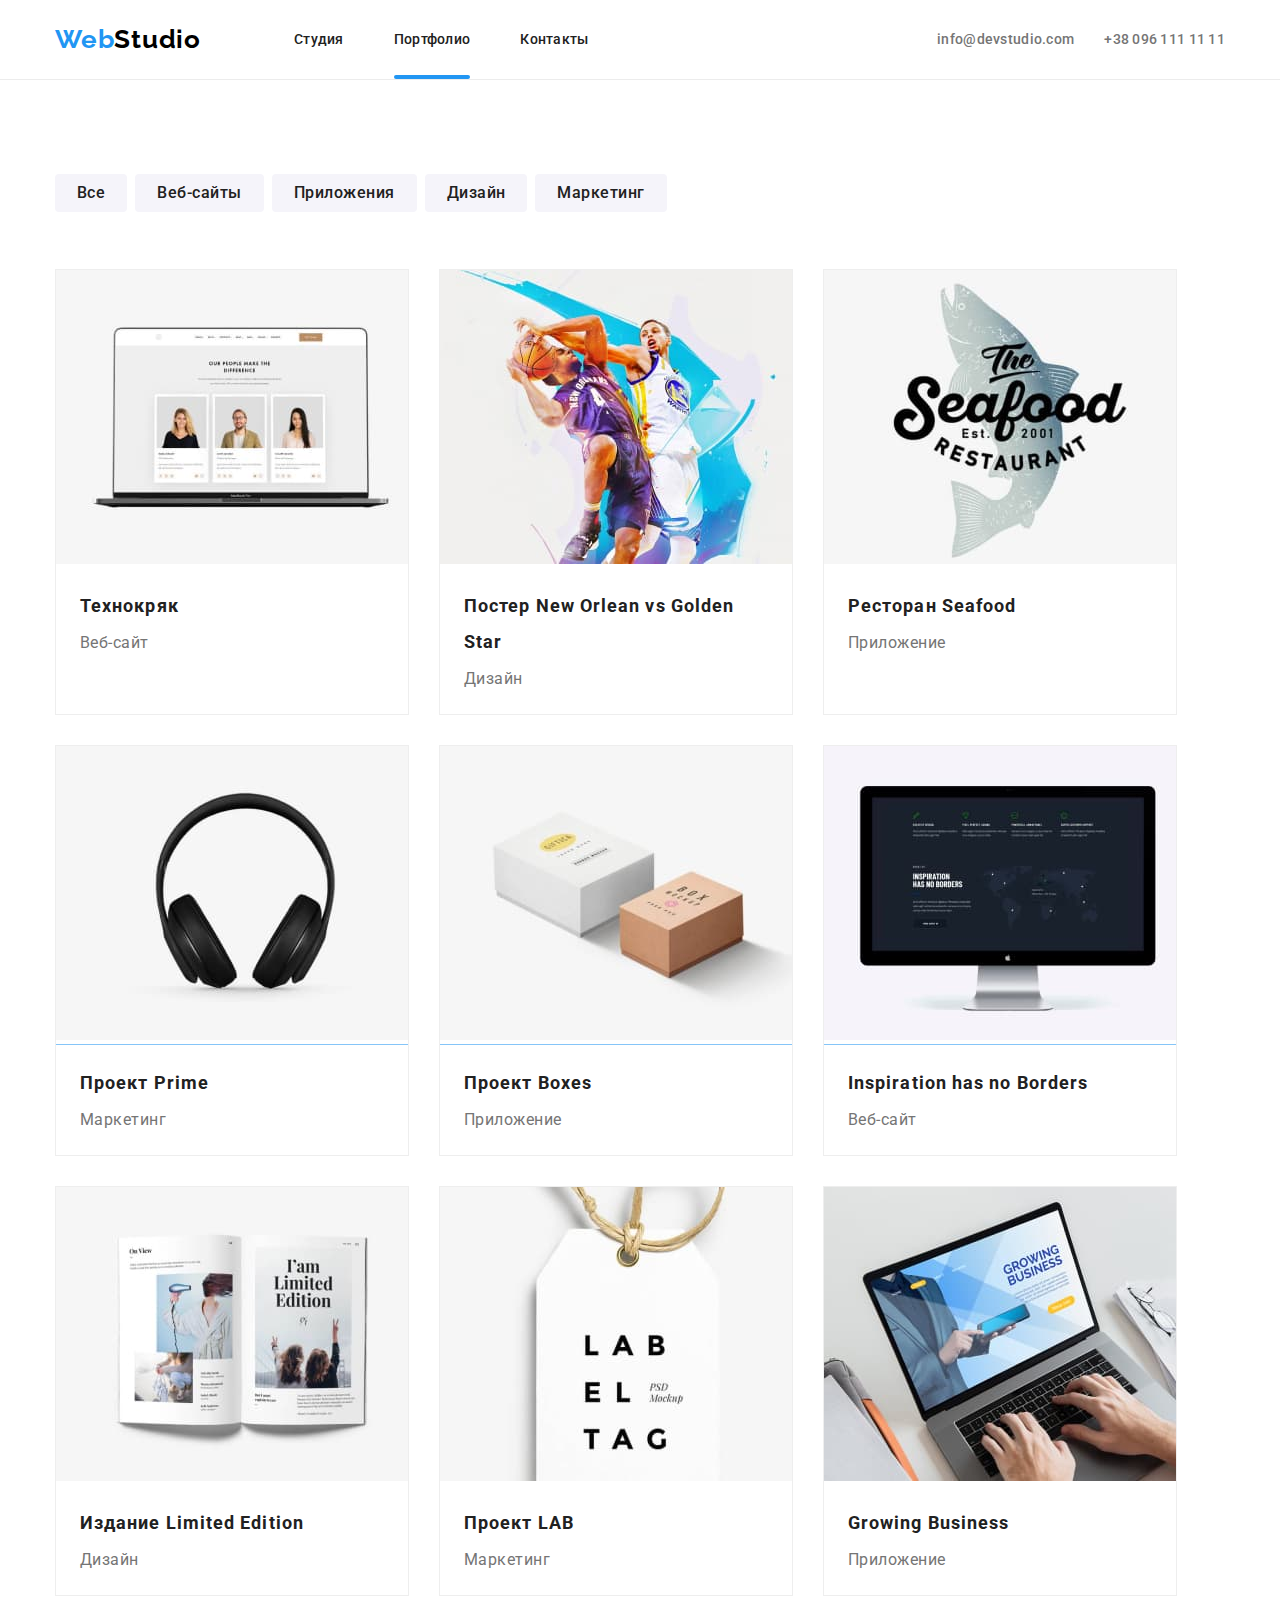
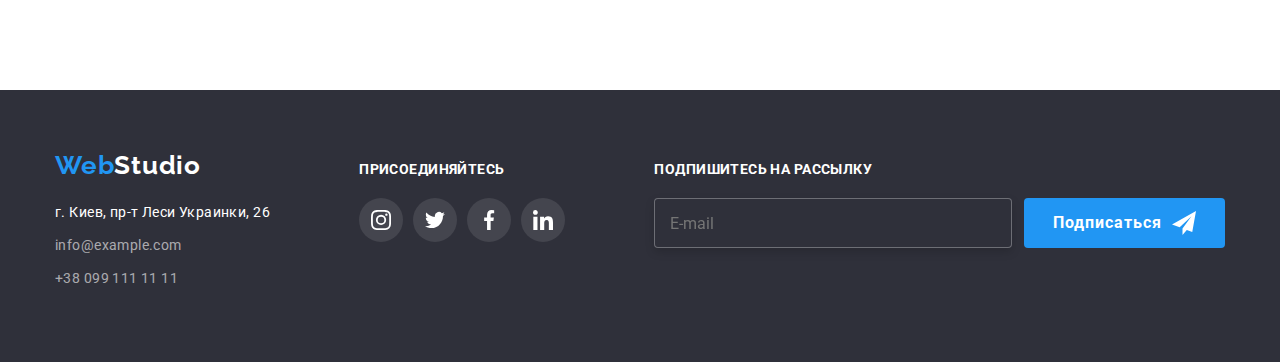
==== commit 32184740: "правки" ====
--- a/portfolio.html
+++ b/portfolio.html
@@ -469,5 +469,21 @@
         </div>
         </div>
     </footer>
+    <script>
+        (() => {
+    const menuBtnRef = document.querySelector("[data-menu-button]");
+    const mobileMenuRef = document.querySelector("[data-menu]");
+
+    menuBtnRef.addEventListener("click", () => {
+        const expanded =
+        menuBtnRef.getAttribute("aria-expanded") === "true" || false;
+
+        menuBtnRef.classList.toggle("is-open");
+        menuBtnRef.setAttribute("aria-expanded", !expanded);
+
+        mobileMenuRef.classList.toggle("is-open");
+  });
+})();
+    </script>
 </body>
 </html>--- a/css/styles.min.css
+++ b/css/styles.min.css
@@ -1,2 +1,2 @@
-ul{list-style:none;padding:0;margin:0}a{text-decoration:none;color:var(--main-text-color)}h1,h2,h3,p{margin:0}.section{padding-top:60px;padding-bottom:60px}@media screen and (min-width: 1200px){.section{padding-top:94px;padding-bottom:94px}}picture{display:block}:root{--text-color: #757575;--main-text-color:#212121;--accent-color: #2196F3;--background: #2F303A;--team-color: #F5F4FA;--main-color: #fff;--link-color: #AFB1B8;--primari-font: 'Roboto', sans-serif;--secondary-font: 'Raleway', sans-serif}body{font-family:'Roboto', sans-serif;color:var(--main-text-color)}@media screen and (max-width: 768px){body{margin-top:60px}}@media screen and (min-width: 768px){body{margin-top:80px}}.container{max-width:480px;min-width:0px;padding-left:15px;padding-right:15px;margin:0 auto}@media screen and (min-width: 768px){.container{min-width:768px}}@media screen and (min-width: 1200px){.container{min-width:1200px}}.header{position:fixed;top:0;left:0;width:100%;height:60px;background-color:var(--main-color);border-bottom:1px solid #ECECEC;z-index:100}@media screen and (min-width: 768px){.header{height:80px}}.header__container{height:100%;display:-webkit-box;display:-ms-flexbox;display:flex;-webkit-box-align:center;-ms-flex-align:center;align-items:center;-webkit-box-pack:justify;-ms-flex-pack:justify;justify-content:space-between}@media screen and (max-width: 767px){.nav__list{display:block}}@media screen and (min-width: 768px){.nav__list{display:-webkit-box;display:-ms-flexbox;display:flex}}@media screen and (max-width: 767px){.header-contacts{display:-webkit-box;display:-ms-flexbox;display:flex;-webkit-box-orient:vertical;-webkit-box-direction:reverse;-ms-flex-direction:column-reverse;flex-direction:column-reverse}}@media screen and (min-width: 768px) and (max-width: 1199px){.header-contacts{display:-webkit-box;display:-ms-flexbox;display:flex;-webkit-box-orient:vertical;-webkit-box-direction:normal;-ms-flex-direction:column;flex-direction:column;-webkit-box-pack:center;-ms-flex-pack:center;justify-content:center}}@media screen and (min-width: 1200px){.header-contacts{display:-webkit-box;display:-ms-flexbox;display:flex;-webkit-box-align:center;-ms-flex-align:center;align-items:center}}.burger-menu{display:block;margin-left:auto;border:none;background-color:#fff;z-index:101}@media screen and (min-width: 768px){.burger-menu{display:none}}.burger-menu .burger-close{opacity:0}.burger-menu.is-open .burger-open{opacity:0}.burger-menu.is-open .burger-close{opacity:1}@media screen and (max-width: 767px){.menu-container{position:absolute;top:0;left:0;width:100%;height:796px;background-color:#fff;padding:48px 40px;opacity:0;visibility:hidden;pointer-events:none;display:-webkit-box;display:-ms-flexbox;display:flex;-webkit-box-orient:vertical;-webkit-box-direction:normal;-ms-flex-direction:column;flex-direction:column;-webkit-box-pack:justify;-ms-flex-pack:justify;justify-content:space-between}}@media screen and (min-width: 768px){.menu-container{display:-webkit-box;display:-ms-flexbox;display:flex;-webkit-box-align:center;-ms-flex-align:center;align-items:center;-webkit-box-pack:justify;-ms-flex-pack:justify;justify-content:space-between;width:100%}}.menu-container.is-open{opacity:1;visibility:inherit;pointer-events:all}.burger-icon{width:40px;height:40px;fill:var(--main-text-color)}.burger-menu:hover .burger-icon,.burger-menu:focus .burger-icon{fill:var(--accent-color)}.header-socials__link{margin:10px;font-weight:500;font-size:18px;line-height:1.22;letter-spacing:0.02em;color:var(--accent-color)}.header-socials__span{width:1px;height:22px;border:1px solid rgba(33,33,33,0.2)}.hero{margin:0 auto;padding-top:118px;padding-bottom:118px;width:100%;background-repeat:no-repeat;background-size:cover;background-position:center}@media screen and (max-width: 479px){.hero{background-image:-webkit-gradient(linear, left top, left bottom, from(rgba(47,48,58,0.4)), to(rgba(47,48,58,0.4))),url(../../../images/hero-mobile1x.jpg);background-image:linear-gradient(to bottom, rgba(47,48,58,0.4), rgba(47,48,58,0.4)),url(../../../images/hero-mobile1x.jpg)}}@media (min-device-pixel-ratio: 2), (-webkit-min-device-pixel-ratio: 2), (min-resolution: 192dpi), (min-resolution: 2dppx){.hero{background-image:-webkit-gradient(linear, left top, left bottom, from(rgba(47,48,58,0.4)), to(rgba(47,48,58,0.4))),url(../../../images/hero-mobile2x.jpg);background-image:linear-gradient(to bottom, rgba(47,48,58,0.4), rgba(47,48,58,0.4)),url(../../../images/hero-mobile2x.jpg)}}@media screen and (min-width: 480px) and (max-width: 767px){.hero{background-image:-webkit-gradient(linear, left top, left bottom, from(rgba(47,48,58,0.4)), to(rgba(47,48,58,0.4))),url(../../../images/hero-tablet1x.jpg);background-image:linear-gradient(to bottom, rgba(47,48,58,0.4), rgba(47,48,58,0.4)),url(../../../images/hero-tablet1x.jpg)}}@media (min-device-pixel-ratio: 2), (-webkit-min-device-pixel-ratio: 2), (min-resolution: 192dpi), (min-resolution: 2dppx){.hero{background-image:-webkit-gradient(linear, left top, left bottom, from(rgba(47,48,58,0.4)), to(rgba(47,48,58,0.4))),url(../../../images/hero-tablet2x.jpg);background-image:linear-gradient(to bottom, rgba(47,48,58,0.4), rgba(47,48,58,0.4)),url(../../../images/hero-tablet2x.jpg)}}@media screen and (min-width: 768px){.hero{padding-top:200px;padding-bottom:200px;background-image:-webkit-gradient(linear, left top, left bottom, from(rgba(47,48,58,0.4)), to(rgba(47,48,58,0.4))),url(../../../images/hero-screen1x.jpg);background-image:linear-gradient(to bottom, rgba(47,48,58,0.4), rgba(47,48,58,0.4)),url(../../../images/hero-screen1x.jpg)}}@media (min-device-pixel-ratio: 2), (-webkit-min-device-pixel-ratio: 2), (min-resolution: 192dpi), (min-resolution: 2dppx){.hero{background-image:-webkit-gradient(linear, left top, left bottom, from(rgba(47,48,58,0.4)), to(rgba(47,48,58,0.4))),url(../../../images/hero-screen2x.jpg);background-image:linear-gradient(to bottom, rgba(47,48,58,0.4), rgba(47,48,58,0.4)),url(../../../images/hero-screen2x.jpg)}}.hero__title{margin-bottom:30px;font-weight:900;font-size:26px;line-height:162%;text-align:center;letter-spacing:0.06em;text-transform:uppercase;color:var(--main-color)}@media screen and (min-width: 1200px){.hero__title{font-size:44px;line-height:136%}}.hero__button{display:block;margin:0 auto;padding:10px 32px;font-weight:700;font-size:16px;line-height:188%;letter-spacing:0.06em;color:var(--main-color);border:none;border-radius:4px;background-color:var(--accent-color);cursor:pointer}.backdrop{position:fixed;overflow-y:scroll;top:0;left:0;width:100%;height:100%;z-index:101;opacity:1;background-color:rgba(0,0,0,0.2);-webkit-transition:250ms opacity cubic-bezier(0.4, 0, 0.2, 1);transition:250ms opacity cubic-bezier(0.4, 0, 0.2, 1)}@media screen and (max-width: 479px){.backdrop{padding:auto}}.backdrop.is-hidden{opacity:0;pointer-events:none}.modal{position:absolute;padding:40px;background-color:var(--main-color);-webkit-box-shadow:0px 1px 3px rgba(0,0,0,0.12),0px 1px 1px rgba(0,0,0,0.14),0px 2px 1px rgba(0,0,0,0.2);box-shadow:0px 1px 3px rgba(0,0,0,0.12),0px 1px 1px rgba(0,0,0,0.14),0px 2px 1px rgba(0,0,0,0.2);border-radius:4px}@media screen and (min-width: 1200px){.modal{width:528px;height:581px;top:50%;left:50%;-webkit-transform:translate(-50%, -50%);transform:translate(-50%, -50%)}}@media screen and (min-width: 480px) and (max-width: 1199px){.modal{width:450px;height:609px;top:50%;left:50%;-webkit-transform:translate(-50%, -50%);transform:translate(-50%, -50%)}}@media screen and (max-width: 479px){.modal{width:100%;max-width:450px}}.modal__closing-button{position:absolute;top:8px;right:8px;width:30px;height:30px;border-radius:50%;border:1px solid rgba(0,0,0,0.1);background-color:var(--main-color)}.modal__closing-icon{fill:black;-webkit-transition:250ms fill cubic-bezier(0.4, 0, 0.2, 1);transition:250ms fill cubic-bezier(0.4, 0, 0.2, 1)}.modal__closing-button:hover .modal__closing-icon,.modal__closing-button:focus .modal__closing-icon{fill:var(--accent-color)}.modal__form h2{margin-bottom:30px;font-weight:700;font-size:20px;line-height:150%;text-align:center;letter-spacing:0.03em;color:#212121}.form-field{position:relative;display:-webkit-box;display:-ms-flexbox;display:flex;-webkit-box-orient:vertical;-webkit-box-direction:normal;-ms-flex-direction:column;flex-direction:column;-webkit-box-pack:center;-ms-flex-pack:center;justify-content:center;cursor:pointer;margin-bottom:28px}.form-field__input{padding-left:42px;height:40px;border:1px solid rgba(33,33,33,0.2);border-radius:4px}.form-field__label{position:absolute;top:0;left:0;-webkit-transform:translateY(-120%);transform:translateY(-120%);font-size:12px;line-height:114%;letter-spacing:0.01em;color:var(--text-color);-webkit-transition:250ms color cubic-bezier(0.4, 0, 0.2, 1);transition:250ms color cubic-bezier(0.4, 0, 0.2, 1)}.form-field:hover .form-field__label,.form-field:focus-within .form-field__label{color:var(--accent-color)}.form-svg{position:absolute;top:14px;left:14px}.form-field:hover .form-svg,.form-field:focus-within .form-svg{fill:var(--accent-color)}.textarea{margin-bottom:20px}.form-field__textarea{height:120px;border:1px solid rgba(33,33,33,0.2);border-radius:4px;resize:none;padding:12px 16px}.form-field__textarea:placeholder-shown{font-weight:400;font-size:14px;line-height:117%;letter-spacing:0.01em;color:rgba(117,117,117,0.5)}.form-field__checkbox{display:-webkit-box;display:-ms-flexbox;display:flex;-webkit-box-align:center;-ms-flex-align:center;align-items:center;font-size:12px;line-height:116%;letter-spacing:0.03em;color:var(--text-color)}.form-field__checkbox a{margin-left:5px;color:var(--accent-color);text-decoration:underline}input[type="checkbox"]{-webkit-appearance:none;-moz-appearance:none;appearance:none}.form-field__icon{display:block;margin-right:8px;width:16px;height:15px;border:2px solid var(--main-text-color);border-radius:4px}input[type="checkbox"]:checked+.form-field__icon{background-image:url(../../../images/checkbox.svg);border:none;background-origin:border-box;background-size:contain}.modal__button{padding:10px 55px;display:block;margin:0 auto;border:none;border-radius:4px;background-color:var(--accent-color);font-weight:700;font-size:16px;line-height:188%;letter-spacing:0.06em;color:var(--main-color);cursor:pointer}@media screen and (min-width: 768px){.advantages__list{display:-webkit-box;display:-ms-flexbox;display:flex;-ms-flex-wrap:wrap;flex-wrap:wrap;margin:-15px}}@media screen and (max-width: 480px){.advantages__item{width:100%}}.advantages__item:not(:last-child){margin-bottom:30px}@media screen and (min-width: 768px){.advantages__item{margin:15px;width:354px}.advantages__item:last-child{margin-bottom:30px}}@media screen and (min-width: 1200px){.advantages__item{width:270px}}.advantages__group{position:relative;width:100%;height:120px;background-color:#F5F4FA;border-radius:4px;margin-bottom:30px}.advantages__icon{position:absolute;top:50%;left:50%;-webkit-transform:translate(-50%, -50%);transform:translate(-50%, -50%);width:70px;height:70px}.advanteges__title{margin-bottom:10px;font-weight:700;font-size:14px;line-height:112%;text-align:center;letter-spacing:0.03em;text-transform:uppercase;color:var(--main-text-color)}@media screen and (min-width: 768px){.advanteges__title{text-align:start}}.advantages__text{font-size:14px;line-height:171%;letter-spacing:0.03em;color:var(--text-color)}.ourwork{display:none}@media screen and (min-width: 1200px){.ourwork{display:block;-webkit-box-pack:center;-ms-flex-pack:center;justify-content:center;padding-top:0}}.ourwork h2{margin-bottom:50px;font-weight:700;font-size:36px;line-height:116%;text-align:center;letter-spacing:0.03em;color:var(--main-text-color)}.ourwork__list{display:-webkit-box;display:-ms-flexbox;display:flex;-webkit-box-pack:center;-ms-flex-pack:center;justify-content:center}.ourwork__item{position:relative}.ourwork__item:not(:last-child){margin-right:30px}.ourwork__group img{display:block}.ourwork__text{position:absolute;display:block;padding:27px 82px;width:100%;height:70px;left:0;bottom:0;background-color:rgba(47,48,58,0.8);font-weight:700;font-size:14px;line-height:114%;text-align:center;letter-spacing:0.03em;text-transform:uppercase;color:var(--main-color)}.team{background-color:var(--team-color)}.team h2{margin-bottom:30px;font-weight:700;font-size:28px;line-height:117%;text-align:center;letter-spacing:0.03em;color:var(--main-text-color)}@media screen and (min-width: 768px){.team h2{margin-bottom:50px}}@media screen and (min-width: 1200px){.team h2{margin-bottom:50px;font-weight:700;font-size:36px;line-height:1.16;text-align:center;letter-spacing:0.03em;color:var(--main-text-color)}}@media screen and (min-width: 768px){.team__list{display:-webkit-box;display:-ms-flexbox;display:flex;-ms-flex-wrap:wrap;flex-wrap:wrap;margin:-15px}}.team__item{margin-bottom:30px;background-color:var(--main-color);-webkit-box-shadow:0px 1px 3px rgba(0,0,0,0.12),0px 1px 1px rgba(0,0,0,0.14),0px 2px 1px rgba(0,0,0,0.2);box-shadow:0px 1px 3px rgba(0,0,0,0.12),0px 1px 1px rgba(0,0,0,0.14),0px 2px 1px rgba(0,0,0,0.2);border-radius:0px 0px 4px 4px}@media screen and (min-width: 768px){.team__item{margin:15px;width:354px}}@media screen and (min-width: 1200px){.team__item{width:270px}}.team__group{display:-webkit-box;display:-ms-flexbox;display:flex;-webkit-box-orient:vertical;-webkit-box-direction:normal;-ms-flex-direction:column;flex-direction:column;-webkit-box-align:center;-ms-flex-align:center;align-items:center;padding-top:30px;padding-bottom:24px}.team__group h3{margin-bottom:10px;font-weight:500;font-size:16px;line-height:119%;text-align:center;letter-spacing:0.03em;color:var(--main-text-color)}.team__group p{margin-bottom:16px;font-size:16px;line-height:119%;text-align:center;letter-spacing:0.03em;color:var(--text-color)}.socials{display:-webkit-box;display:-ms-flexbox;display:flex;-webkit-box-pack:center;-ms-flex-pack:center;justify-content:center}.socials__item:not(:last-child){margin-right:10px}.socials__link{display:-webkit-box;display:-ms-flexbox;display:flex;-webkit-box-align:center;-ms-flex-align:center;align-items:center;-webkit-box-pack:center;-ms-flex-pack:center;justify-content:center;background-color:none;width:44px;height:44px;border-radius:50%;-webkit-transition:250ms background-color cubic-bezier(0.4, 0, 0.2, 1);transition:250ms background-color cubic-bezier(0.4, 0, 0.2, 1)}.socials__link:hover,.socials__link:focus{background-color:var(--accent-color)}.socials__svg{fill:var(--link-color)}.socials__link:hover .socials__svg{fill:var(--main-color)}.partners__title{margin-bottom:30px;font-weight:700;font-size:28px;line-height:117%;text-align:center;letter-spacing:0.03em;color:var(--main-text-color)}@media screen and (min-width: 1200px){.partners__title{margin-bottom:50px;font-weight:700;font-size:36px;line-height:1.16;text-align:center;letter-spacing:0.03em;color:var(--main-text-color)}}.partners-list{display:-webkit-box;display:-ms-flexbox;display:flex;-ms-flex-wrap:wrap;flex-wrap:wrap;margin:-15px}@media screen and (max-width: 480px){.partners-list{-webkit-box-pack:center;-ms-flex-pack:center;justify-content:center}}.partners__item{margin:15px}@media screen and (max-width: 480px){.partners__item{width:50%}}.partners__link{display:-webkit-box;display:-ms-flexbox;display:flex;-webkit-box-align:center;-ms-flex-align:center;align-items:center;-webkit-box-pack:center;-ms-flex-pack:center;justify-content:center;outline:1px solid var(--link-color);border-radius:4px;color:var(--link-color);-webkit-transition:250ms color cubic-bezier(0.4, 0, 0.2, 1),250ms outline cubic-bezier(0.4, 0, 0.2, 1);transition:250ms color cubic-bezier(0.4, 0, 0.2, 1),250ms outline cubic-bezier(0.4, 0, 0.2, 1)}.partners__link:hover,.partners__link:focus{outline:1px solid var(--accent-color);color:var(--accent-color)}@media screen and (min-width: 1200px){.partners__link{padding:16px 32px}}@media screen and (min-width: 768px) and (max-width: 1199px){.partners__link{padding:16px 60px}}@media screen and (min-width: 480px) and (max-width: 767px){.partners__link{padding:16px 52px}}@media screen and (max-width: 479px){.partners__link{padding:5% 7%;width:100%}}.partners__icon{width:106px;height:60px;fill:currentColor}.page-footer{background-color:var(--background)}.footer{display:-webkit-box;display:-ms-flexbox;display:flex;-webkit-box-orient:vertical;-webkit-box-direction:normal;-ms-flex-direction:column;flex-direction:column;-webkit-box-align:center;-ms-flex-align:center;align-items:center;padding-top:60px;padding-bottom:60px}@media screen and (min-width: 768px){.footer{-webkit-box-orient:horizontal;-webkit-box-direction:normal;-ms-flex-direction:row;flex-direction:row;-ms-flex-wrap:wrap;flex-wrap:wrap;-ms-flex-pack:distribute;justify-content:space-around;-webkit-box-align:baseline;-ms-flex-align:baseline;align-items:baseline}}@media screen and (min-width: 1200px){.footer{-webkit-box-pack:justify;-ms-flex-pack:justify;justify-content:space-between}}.address__list{text-align:center;font-style:normal;margin-bottom:60px}@media screen and (min-width: 1200px){.address__list{text-align:start}}.address__item+.address__item{margin-top:8px}@media screen and (min-width: 1200px){.address__item+.address__item{margin-top:9px}}.google-address{font-size:14px;line-height:171%;text-align:center;letter-spacing:0.03em;color:var(--main-color)}.footer-contacts{text-decoration:none;margin-bottom:60px;font-size:14px;line-height:171%;text-align:center;letter-spacing:0.03em;color:rgba(255,255,255,0.6)}.footer-socials{margin-bottom:60px}.footer-socials__title{margin-bottom:20px;font-weight:700;font-size:14px;line-height:114%;text-align:center;letter-spacing:0.03em;text-transform:uppercase;color:var(--main-color)}@media screen and (min-width: 1200px){.footer-socials__title{text-align:start}}.footer-socials__list{display:-webkit-box;display:-ms-flexbox;display:flex;-webkit-box-pack:center;-ms-flex-pack:center;justify-content:center}.footer-socials__item:not(:last-child){margin-right:10px}.footer-socials__link{display:-webkit-box;display:-ms-flexbox;display:flex;-webkit-box-align:center;-ms-flex-align:center;align-items:center;-webkit-box-pack:center;-ms-flex-pack:center;justify-content:center;width:44px;height:44px;border-radius:50%;background-color:rgba(255,255,255,0.1);-webkit-transition:250ms background-color cubic-bezier(0.4, 0, 0.2, 1);transition:250ms background-color cubic-bezier(0.4, 0, 0.2, 1)}.footer-socials__link:hover,.footer-socials__link:focus{background-color:var(--accent-color)}.footer-socials__icon{width:20px;height:20px;fill:var(--main-color)}.footer-form__title{margin-bottom:20px;font-weight:700;font-size:14px;line-height:114%;text-align:center;letter-spacing:0.03em;text-transform:uppercase;color:var(--main-color)}@media screen and (min-width: 1200px){.footer-form__title{text-align:start}}@media screen and (max-width: 479px){.footer-form{width:100%}}@media screen and (min-width: 1200px){.footer-form__form{display:-webkit-box;display:-ms-flexbox;display:flex}}.footer-form__input{margin-bottom:20px;padding:15px;height:50px;border:1px solid rgba(255,255,255,0.3);-webkit-filter:drop-shadow(0px 4px 4px rgba(0,0,0,0.15));filter:drop-shadow(0px 4px 4px rgba(0,0,0,0.15));border-radius:4px;background-color:var(--background)}@media screen and (min-width: 1200px){.footer-form__input{margin-bottom:0;margin-right:12px;width:358px}}@media screen and (min-width: 768px) and (max-width: 1199px){.footer-form__input{width:450px}}@media screen and (min-width: 480px) and (max-width: 767px){.footer-form__input{width:450px}}@media screen and (max-width: 480px){.footer-form__input{display:block;max-width:450px;width:100%}}.footer-form__button{display:-webkit-box;display:-ms-flexbox;display:flex;margin:0 auto;-webkit-box-align:center;-ms-flex-align:center;align-items:center;padding:10px 29px;font-weight:700;font-size:16px;line-height:188%;text-align:center;letter-spacing:0.06em;border:none;border-radius:4px;background-color:var(--accent-color);color:var(--main-color);cursor:pointer}@media screen and (min-width: 1200px){.footer-form__button{margin:0}}.footer-form__icon{width:24px;height:24px;fill:var(--main-color);margin-left:10px}.categories{display:-webkit-box;display:-ms-flexbox;display:flex;-ms-flex-wrap:wrap;flex-wrap:wrap;margin:-7px -4px}@media screen and (max-width: 767px){.categories{margin-bottom:40px}}@media screen and (min-width: 768px) and (max-width: 1199px){.categories{-webkit-box-pack:center;-ms-flex-pack:center;justify-content:center;margin-bottom:30px}}@media screen and (min-width: 1200px){.categories{margin-bottom:50px}}.categories__item{margin:7px 4px}.categories__button{padding:6px 22px;font-weight:500;font-size:16px;line-height:162%;text-align:center;letter-spacing:0.03em;color:var(--main-text-color);border:none;border-radius:4px;background-color:var(--team-color);cursor:pointer;-webkit-transition:250ms color cubic-bezier(0.4, 0, 0.2, 1),250ms background-color cubic-bezier(0.4, 0, 0.2, 1);transition:250ms color cubic-bezier(0.4, 0, 0.2, 1),250ms background-color cubic-bezier(0.4, 0, 0.2, 1)}.categories__button:hover,.categories__button:focus{color:var(--main-color);background-color:var(--accent-color)}.portfolio__list{margin:-15px}@media screen and (min-width: 768px){.portfolio__list{display:-webkit-box;display:-ms-flexbox;display:flex;-ms-flex-wrap:wrap;flex-wrap:wrap}}@media screen and (max-width: 479px){.portfolio__list{-webkit-box-align:center;-ms-flex-align:center;align-items:center}}.portfolio__item{margin:15px;background:#FFFFFF;border:1px solid #EEEEEE;background:var(--main-color);-webkit-transition:250ms -webkit-box-shadow cubic-bezier(0.4, 0, 0.2, 1);transition:250ms -webkit-box-shadow cubic-bezier(0.4, 0, 0.2, 1);transition:250ms box-shadow cubic-bezier(0.4, 0, 0.2, 1);transition:250ms box-shadow cubic-bezier(0.4, 0, 0.2, 1), 250ms -webkit-box-shadow cubic-bezier(0.4, 0, 0.2, 1)}.portfolio__item:hover,.portfolio__item:focus{-webkit-box-shadow:0px 1px 1px rgba(0,0,0,0.12),0px 4px 4px rgba(0,0,0,0.06),1px 4px 6px rgba(0,0,0,0.16);box-shadow:0px 1px 1px rgba(0,0,0,0.12),0px 4px 4px rgba(0,0,0,0.06),1px 4px 6px rgba(0,0,0,0.16);-webkit-transition:250ms color cubic-bezier(0.4, 0, 0.2, 1);transition:250ms color cubic-bezier(0.4, 0, 0.2, 1)}@media screen and (min-width: 768px){.portfolio__item{width:354px}}@media screen and (min-width: 480px) and (max-width: 767px){.portfolio__item{width:450px}}@media screen and (max-width: 479px){.portfolio__item{max-width:450px;width:100%}}.card__effect{position:relative;overflow:hidden}.card-effect__text{position:absolute;display:block;top:0;left:0;width:100%;height:100%;background-color:rgba(33,150,243,0.9);padding:77px 24px;font-size:18px;line-height:156%;letter-spacing:0.03em;color:var(--main-color);-webkit-transform:translateY(100%);transform:translateY(100%);-webkit-transition:500ms -webkit-transform cubic-bezier(0.075, 0.82, 0.165, 1);transition:500ms -webkit-transform cubic-bezier(0.075, 0.82, 0.165, 1);transition:500ms transform cubic-bezier(0.075, 0.82, 0.165, 1);transition:500ms transform cubic-bezier(0.075, 0.82, 0.165, 1), 500ms -webkit-transform cubic-bezier(0.075, 0.82, 0.165, 1);-webkit-transition:250ms -webkit-transform cubic-bezier(0.4, 0, 0.2, 1);transition:250ms -webkit-transform cubic-bezier(0.4, 0, 0.2, 1);transition:250ms transform cubic-bezier(0.4, 0, 0.2, 1);transition:250ms transform cubic-bezier(0.4, 0, 0.2, 1), 250ms -webkit-transform cubic-bezier(0.4, 0, 0.2, 1)}.portfolio__item:hover .card-effect__text,.portfolio__item:focus .card-effect__text{-webkit-transform:translateY(0);transform:translateY(0)}.portfolio__group{padding:20px 24px}.portfolio-title{margin-bottom:4px;font-weight:700;font-size:18px;line-height:200%;letter-spacing:0.06em;color:var(--main-text-color)}.portfolio__text{font-size:16px;line-height:188%;letter-spacing:0.03em;color:var(--text-color)}@media screen and (min-width: 768px){.nav__item:not(:last-child){margin-right:50px}}@media screen and (max-width: 767px){.nav__item{margin-bottom:35px}}@media screen and (min-width: 768px){.nav__link{position:relative;padding-top:32px;padding-bottom:32px;font-weight:500;font-size:14px;line-height:1.14px;letter-spacing:0.02em;color:var(--main-text-color);-webkit-transition:250ms color cubic-bezier(0.4, 0, 0.2, 1);transition:250ms color cubic-bezier(0.4, 0, 0.2, 1)}}@media screen and (max-width: 767px){.nav__link{font-weight:500;font-size:40px;line-height:1.17;text-align:center;letter-spacing:0.02em}}.nav__link:hover,.nav__link:focus{color:var(--accent-color)}@media screen and (max-width: 767px){.nav__link--current{color:var(--accent-color)}}@media screen and (min-width: 768px){.nav__link--current::after{position:absolute;content:"";bottom:0;left:0;width:100%;height:4px;border-radius:4px;background-color:var(--accent-color)}}.header-contacts__link{-webkit-transition:250ms color cubic-bezier(0.4, 0, 0.2, 1);transition:250ms color cubic-bezier(0.4, 0, 0.2, 1)}.header-contacts__link:hover,.header-contacts__link:focus{color:var(--accent-color)}@media screen and (min-width: 768px) and (max-width: 1199px){.header-contacts__link{display:-webkit-box;display:-ms-flexbox;display:flex;-webkit-box-align:center;-ms-flex-align:center;align-items:center;font-weight:500;font-size:12px;line-height:1.16;letter-spacing:0.02em;color:var(--text-color)}}.header-contacts__link+.header-contacts__link{margin-top:10px}@media screen and (min-width: 1200px){.header-contacts__link{display:-webkit-box;display:-ms-flexbox;display:flex;-webkit-box-align:center;-ms-flex-align:center;align-items:center;font-weight:500;font-size:14px;line-height:1.14;letter-spacing:0.02em;color:#757575}.header-contacts__link+.header-contacts__link{margin-top:0;margin-left:30px}}.header-contacts__icon{display:none}@media screen and (min-width: 768px) and (max-width: 1199px){.header-contacts__icon{width:12px;height:12px;margin-right:8px;fill:currentColor}}@media screen and (min-width: 1200px){.header-contacts__icon{width:16px;height:16px;margin-right:8px;fill:currentColor}}@media screen and (max-width: 767px){.phone{margin-bottom:32px;font-weight:500;font-size:34px;line-height:1.17;letter-spacing:0.02em;color:var(--accent-color)}}@media screen and (max-width: 767px){.mail{margin-bottom:64px;font-weight:500;font-size:24px;line-height:1.16;letter-spacing:0.02em;color:var(--main-text-color)}}@media screen and (min-width: 768px){.header-socials{display:none}}.emblem{text-decoration:none;font-family:'Raleway';font-weight:700;display:block;letter-spacing:0.03em;color:var(--accent-color)}@media screen and (max-width: 1199px){.emblem{font-size:24px;line-height:1.16}}@media screen and (min-width: 1200px){.emblem{font-size:26px;line-height:1.19}}@media screen and (min-width: 1200px){.header-emblem{margin-right:93px}}@media screen and (min-width: 768px) and (max-width: 1199px){.header-emblem{margin-right:88px}}.footer__emblem{text-align:center;margin-bottom:20px}@media screen and (min-width: 1200px){.footer__emblem{text-align:start}}.header-emblem__span{color:black}.footer__emblem span{color:var(--main-color)}
+ul{list-style:none;padding:0;margin:0}a{text-decoration:none;color:var(--main-text-color)}h1,h2,h3,p{margin:0}.section{padding-top:60px;padding-bottom:60px}@media screen and (min-width: 1200px){.section{padding-top:94px;padding-bottom:94px}}picture{display:block}:root{--text-color: #757575;--main-text-color:#212121;--accent-color: #2196F3;--background: #2F303A;--team-color: #F5F4FA;--main-color: #fff;--link-color: #AFB1B8;--primari-font: 'Roboto', sans-serif;--secondary-font: 'Raleway', sans-serif}body{font-family:'Roboto', sans-serif;color:var(--main-text-color)}@media screen and (max-width: 768px){body{margin-top:60px}}@media screen and (min-width: 768px){body{margin-top:80px}}.container{max-width:480px;min-width:0px;padding-left:15px;padding-right:15px;margin:0 auto}@media screen and (min-width: 768px){.container{min-width:768px}}@media screen and (min-width: 1200px){.container{min-width:1200px}}.header{position:fixed;top:0;left:0;width:100%;height:60px;background-color:var(--main-color);border-bottom:1px solid #ECECEC;z-index:100}@media screen and (min-width: 768px){.header{height:80px}}.header__container{height:100%;display:-webkit-box;display:-ms-flexbox;display:flex;-webkit-box-align:center;-ms-flex-align:center;align-items:center;-webkit-box-pack:justify;-ms-flex-pack:justify;justify-content:space-between}@media screen and (max-width: 767px){.nav__list{display:block}}@media screen and (min-width: 768px){.nav__list{display:-webkit-box;display:-ms-flexbox;display:flex}}@media screen and (max-width: 767px){.header-contacts{display:-webkit-box;display:-ms-flexbox;display:flex;-webkit-box-orient:vertical;-webkit-box-direction:reverse;-ms-flex-direction:column-reverse;flex-direction:column-reverse}}@media screen and (min-width: 768px) and (max-width: 1199px){.header-contacts{display:-webkit-box;display:-ms-flexbox;display:flex;-webkit-box-orient:vertical;-webkit-box-direction:normal;-ms-flex-direction:column;flex-direction:column;-webkit-box-pack:center;-ms-flex-pack:center;justify-content:center}}@media screen and (min-width: 1200px){.header-contacts{display:-webkit-box;display:-ms-flexbox;display:flex;-webkit-box-align:center;-ms-flex-align:center;align-items:center}}.burger-menu{display:block;margin-left:auto;border:none;background-color:#fff;z-index:101}@media screen and (min-width: 768px){.burger-menu{display:none}}.burger-menu .burger-close{opacity:0}.burger-menu.is-open .burger-open{opacity:0}.burger-menu.is-open .burger-close{opacity:1}@media screen and (max-width: 767px){.menu-container{position:absolute;top:0;left:0;width:100%;height:796px;overflow:auto;background-color:#fff;padding:48px 40px;opacity:0;visibility:hidden;pointer-events:none;display:-webkit-box;display:-ms-flexbox;display:flex;-webkit-box-orient:vertical;-webkit-box-direction:normal;-ms-flex-direction:column;flex-direction:column;-webkit-box-pack:justify;-ms-flex-pack:justify;justify-content:space-between}}@media screen and (min-width: 768px){.menu-container{display:-webkit-box;display:-ms-flexbox;display:flex;-webkit-box-align:center;-ms-flex-align:center;align-items:center;-webkit-box-pack:justify;-ms-flex-pack:justify;justify-content:space-between;width:100%}}.menu-container.is-open{overflow:auto;opacity:1;visibility:inherit;pointer-events:all}.menu-container.is-open body{overflow:hidden}.burger-icon{width:40px;height:40px;fill:var(--main-text-color)}.burger-menu:hover .burger-icon,.burger-menu:focus .burger-icon{fill:var(--accent-color)}.header-socials__link{margin:10px;font-weight:500;font-size:18px;line-height:1.22;letter-spacing:0.02em;color:var(--accent-color)}.header-socials__span{width:1px;height:22px;border:1px solid rgba(33,33,33,0.2)}.hero{margin:0 auto;padding-top:118px;padding-bottom:118px;width:100%;background-repeat:no-repeat;background-size:cover;background-position:center}@media screen and (max-width: 479px){.hero{background-image:-webkit-gradient(linear, left top, left bottom, from(rgba(47,48,58,0.4)), to(rgba(47,48,58,0.4))),url(../images/hero-mobile1x.jpg);background-image:linear-gradient(to bottom, rgba(47,48,58,0.4), rgba(47,48,58,0.4)),url(../images/hero-mobile1x.jpg)}}@media (min-device-pixel-ratio: 2), (-webkit-min-device-pixel-ratio: 2), (min-resolution: 192dpi), (min-resolution: 2dppx){.hero{background-image:-webkit-gradient(linear, left top, left bottom, from(rgba(47,48,58,0.4)), to(rgba(47,48,58,0.4))),url(../images/hero-mobile2x.jpg);background-image:linear-gradient(to bottom, rgba(47,48,58,0.4), rgba(47,48,58,0.4)),url(../images/hero-mobile2x.jpg)}}@media screen and (min-width: 480px) and (max-width: 767px){.hero{background-image:-webkit-gradient(linear, left top, left bottom, from(rgba(47,48,58,0.4)), to(rgba(47,48,58,0.4))),url(../images/hero-tablet1x.jpg);background-image:linear-gradient(to bottom, rgba(47,48,58,0.4), rgba(47,48,58,0.4)),url(../images/hero-tablet1x.jpg)}}@media (min-device-pixel-ratio: 2), (-webkit-min-device-pixel-ratio: 2), (min-resolution: 192dpi), (min-resolution: 2dppx){.hero{background-image:-webkit-gradient(linear, left top, left bottom, from(rgba(47,48,58,0.4)), to(rgba(47,48,58,0.4))),url(../images/hero-tablet2x.jpg);background-image:linear-gradient(to bottom, rgba(47,48,58,0.4), rgba(47,48,58,0.4)),url(../images/hero-tablet2x.jpg)}}@media screen and (min-width: 768px){.hero{padding-top:200px;padding-bottom:200px;background-image:-webkit-gradient(linear, left top, left bottom, from(rgba(47,48,58,0.4)), to(rgba(47,48,58,0.4))),url(../images/hero-screen1x.jpg);background-image:linear-gradient(to bottom, rgba(47,48,58,0.4), rgba(47,48,58,0.4)),url(../images/hero-screen1x.jpg)}}@media (min-device-pixel-ratio: 2), (-webkit-min-device-pixel-ratio: 2), (min-resolution: 192dpi), (min-resolution: 2dppx){.hero{background-image:-webkit-gradient(linear, left top, left bottom, from(rgba(47,48,58,0.4)), to(rgba(47,48,58,0.4))),url(../images/hero-screen2x.jpg);background-image:linear-gradient(to bottom, rgba(47,48,58,0.4), rgba(47,48,58,0.4)),url(../images/hero-screen2x.jpg)}}.hero__title{margin-bottom:30px;font-weight:900;font-size:26px;line-height:162%;text-align:center;letter-spacing:0.06em;text-transform:uppercase;color:var(--main-color)}@media screen and (min-width: 1200px){.hero__title{font-size:44px;line-height:136%}}.hero__button{display:block;margin:0 auto;padding:10px 32px;font-weight:700;font-size:16px;line-height:188%;letter-spacing:0.06em;color:var(--main-color);border:none;border-radius:4px;background-color:var(--accent-color);cursor:pointer}.backdrop{position:fixed;overflow-y:scroll;top:0;left:0;width:100%;height:100%;z-index:101;opacity:1;background-color:rgba(0,0,0,0.2);-webkit-transition:250ms opacity cubic-bezier(0.4, 0, 0.2, 1);transition:250ms opacity cubic-bezier(0.4, 0, 0.2, 1)}@media screen and (max-width: 479px){.backdrop{padding:auto}}.backdrop.is-hidden{opacity:0;pointer-events:none}.modal{position:absolute;padding:40px;background-color:var(--main-color);-webkit-box-shadow:0px 1px 3px rgba(0,0,0,0.12),0px 1px 1px rgba(0,0,0,0.14),0px 2px 1px rgba(0,0,0,0.2);box-shadow:0px 1px 3px rgba(0,0,0,0.12),0px 1px 1px rgba(0,0,0,0.14),0px 2px 1px rgba(0,0,0,0.2);border-radius:4px}@media screen and (min-width: 1200px){.modal{width:528px;height:581px;top:50%;left:50%;-webkit-transform:translate(-50%, -50%);transform:translate(-50%, -50%)}}@media screen and (min-width: 480px) and (max-width: 1199px){.modal{width:450px;height:609px;top:50%;left:50%;-webkit-transform:translate(-50%, -50%);transform:translate(-50%, -50%)}}@media screen and (max-width: 479px){.modal{width:100%;max-width:450px}}.modal__closing-button{position:absolute;top:8px;right:8px;width:30px;height:30px;border-radius:50%;border:1px solid rgba(0,0,0,0.1);background-color:var(--main-color)}.modal__closing-icon{fill:black;-webkit-transition:250ms fill cubic-bezier(0.4, 0, 0.2, 1);transition:250ms fill cubic-bezier(0.4, 0, 0.2, 1)}.modal__closing-button:hover .modal__closing-icon,.modal__closing-button:focus .modal__closing-icon{fill:var(--accent-color)}.modal__form h2{margin-bottom:30px;font-weight:700;font-size:20px;line-height:150%;text-align:center;letter-spacing:0.03em;color:#212121}.form-field{position:relative;display:-webkit-box;display:-ms-flexbox;display:flex;-webkit-box-orient:vertical;-webkit-box-direction:normal;-ms-flex-direction:column;flex-direction:column;-webkit-box-pack:center;-ms-flex-pack:center;justify-content:center;cursor:pointer;margin-bottom:28px}.form-field__input{padding-left:42px;height:40px;border:1px solid rgba(33,33,33,0.2);border-radius:4px}.form-field__label{position:absolute;top:0;left:0;-webkit-transform:translateY(-120%);transform:translateY(-120%);font-size:12px;line-height:114%;letter-spacing:0.01em;color:var(--text-color);-webkit-transition:250ms color cubic-bezier(0.4, 0, 0.2, 1);transition:250ms color cubic-bezier(0.4, 0, 0.2, 1)}.form-field:hover .form-field__label,.form-field:focus-within .form-field__label{color:var(--accent-color)}.form-svg{position:absolute;top:14px;left:14px}.form-field:hover .form-svg,.form-field:focus-within .form-svg{fill:var(--accent-color)}.textarea{margin-bottom:20px}.form-field__textarea{height:120px;border:1px solid rgba(33,33,33,0.2);border-radius:4px;resize:none;padding:12px 16px}.form-field__textarea:placeholder-shown{font-weight:400;font-size:14px;line-height:117%;letter-spacing:0.01em;color:rgba(117,117,117,0.5)}.form-field__checkbox{display:-webkit-box;display:-ms-flexbox;display:flex;-webkit-box-align:center;-ms-flex-align:center;align-items:center;font-size:12px;line-height:116%;letter-spacing:0.03em;color:var(--text-color)}.form-field__checkbox a{margin-left:5px;color:var(--accent-color);text-decoration:underline}input[type="checkbox"]{-webkit-appearance:none;-moz-appearance:none;appearance:none}.form-field__icon{display:block;margin-right:8px;width:16px;height:15px;border:2px solid var(--main-text-color);border-radius:4px}input[type="checkbox"]:checked+.form-field__icon{background-image:url(../../../images/checkbox.svg);border:none;background-origin:border-box;background-size:contain}.modal__button{padding:10px 55px;display:block;margin:0 auto;border:none;border-radius:4px;background-color:var(--accent-color);font-weight:700;font-size:16px;line-height:188%;letter-spacing:0.06em;color:var(--main-color);cursor:pointer}@media screen and (min-width: 768px){.advantages__list{display:-webkit-box;display:-ms-flexbox;display:flex;-ms-flex-wrap:wrap;flex-wrap:wrap;margin:-15px}}@media screen and (max-width: 480px){.advantages__item{width:100%}}.advantages__item:not(:last-child){margin-bottom:30px}@media screen and (min-width: 768px){.advantages__item{margin:15px;width:354px}.advantages__item:last-child{margin-bottom:30px}}@media screen and (min-width: 1200px){.advantages__item{width:270px}}.advantages__group{position:relative;width:100%;height:120px;background-color:#F5F4FA;border-radius:4px;margin-bottom:30px}.advantages__icon{position:absolute;top:50%;left:50%;-webkit-transform:translate(-50%, -50%);transform:translate(-50%, -50%);width:70px;height:70px}.advanteges__title{margin-bottom:10px;font-weight:700;font-size:14px;line-height:112%;text-align:center;letter-spacing:0.03em;text-transform:uppercase;color:var(--main-text-color)}@media screen and (min-width: 768px){.advanteges__title{text-align:start}}.advantages__text{font-size:14px;line-height:171%;letter-spacing:0.03em;color:var(--text-color)}.ourwork{display:none}@media screen and (min-width: 1200px){.ourwork{display:block;-webkit-box-pack:center;-ms-flex-pack:center;justify-content:center;padding-top:0}}.ourwork h2{margin-bottom:50px;font-weight:700;font-size:36px;line-height:116%;text-align:center;letter-spacing:0.03em;color:var(--main-text-color)}.ourwork__list{display:-webkit-box;display:-ms-flexbox;display:flex;-webkit-box-pack:center;-ms-flex-pack:center;justify-content:center}.ourwork__item{position:relative}.ourwork__item:not(:last-child){margin-right:30px}.ourwork__group img{display:block}.ourwork__text{position:absolute;display:block;padding:27px 82px;width:100%;height:70px;left:0;bottom:0;background-color:rgba(47,48,58,0.8);font-weight:700;font-size:14px;line-height:114%;text-align:center;letter-spacing:0.03em;text-transform:uppercase;color:var(--main-color)}.team{background-color:var(--team-color)}.team h2{margin-bottom:30px;font-weight:700;font-size:28px;line-height:117%;text-align:center;letter-spacing:0.03em;color:var(--main-text-color)}@media screen and (min-width: 768px){.team h2{margin-bottom:50px}}@media screen and (min-width: 1200px){.team h2{margin-bottom:50px;font-weight:700;font-size:36px;line-height:1.16;text-align:center;letter-spacing:0.03em;color:var(--main-text-color)}}@media screen and (min-width: 768px){.team__list{display:-webkit-box;display:-ms-flexbox;display:flex;-ms-flex-wrap:wrap;flex-wrap:wrap;margin:-15px}}.team__item{margin-bottom:30px;background-color:var(--main-color);-webkit-box-shadow:0px 1px 3px rgba(0,0,0,0.12),0px 1px 1px rgba(0,0,0,0.14),0px 2px 1px rgba(0,0,0,0.2);box-shadow:0px 1px 3px rgba(0,0,0,0.12),0px 1px 1px rgba(0,0,0,0.14),0px 2px 1px rgba(0,0,0,0.2);border-radius:0px 0px 4px 4px}@media screen and (min-width: 768px){.team__item{margin:15px;width:354px}}@media screen and (min-width: 1200px){.team__item{width:270px}}.team__group{display:-webkit-box;display:-ms-flexbox;display:flex;-webkit-box-orient:vertical;-webkit-box-direction:normal;-ms-flex-direction:column;flex-direction:column;-webkit-box-align:center;-ms-flex-align:center;align-items:center;padding-top:30px;padding-bottom:24px}.team__group h3{margin-bottom:10px;font-weight:500;font-size:16px;line-height:119%;text-align:center;letter-spacing:0.03em;color:var(--main-text-color)}.team__group p{margin-bottom:16px;font-size:16px;line-height:119%;text-align:center;letter-spacing:0.03em;color:var(--text-color)}.socials{display:-webkit-box;display:-ms-flexbox;display:flex;-webkit-box-pack:center;-ms-flex-pack:center;justify-content:center}.socials__item:not(:last-child){margin-right:10px}.socials__link{display:-webkit-box;display:-ms-flexbox;display:flex;-webkit-box-align:center;-ms-flex-align:center;align-items:center;-webkit-box-pack:center;-ms-flex-pack:center;justify-content:center;background-color:none;width:44px;height:44px;border-radius:50%;-webkit-transition:250ms background-color cubic-bezier(0.4, 0, 0.2, 1);transition:250ms background-color cubic-bezier(0.4, 0, 0.2, 1)}.socials__link:hover,.socials__link:focus{background-color:var(--accent-color)}.socials__svg{fill:var(--link-color)}.socials__link:hover .socials__svg{fill:var(--main-color)}.partners__title{margin-bottom:30px;font-weight:700;font-size:28px;line-height:117%;text-align:center;letter-spacing:0.03em;color:var(--main-text-color)}@media screen and (min-width: 1200px){.partners__title{margin-bottom:50px;font-weight:700;font-size:36px;line-height:1.16;text-align:center;letter-spacing:0.03em;color:var(--main-text-color)}}.partners-list{display:-webkit-box;display:-ms-flexbox;display:flex;-ms-flex-wrap:wrap;flex-wrap:wrap;margin:-15px}@media screen and (max-width: 480px){.partners-list{-webkit-box-pack:center;-ms-flex-pack:center;justify-content:center}}.partners__item{margin:15px}@media screen and (max-width: 480px){.partners__item{width:50%}}.partners__link{display:-webkit-box;display:-ms-flexbox;display:flex;-webkit-box-align:center;-ms-flex-align:center;align-items:center;-webkit-box-pack:center;-ms-flex-pack:center;justify-content:center;outline:1px solid var(--link-color);border-radius:4px;color:var(--link-color);-webkit-transition:250ms color cubic-bezier(0.4, 0, 0.2, 1),250ms outline cubic-bezier(0.4, 0, 0.2, 1);transition:250ms color cubic-bezier(0.4, 0, 0.2, 1),250ms outline cubic-bezier(0.4, 0, 0.2, 1)}.partners__link:hover,.partners__link:focus{outline:1px solid var(--accent-color);color:var(--accent-color)}@media screen and (min-width: 1200px){.partners__link{padding:16px 32px}}@media screen and (min-width: 768px) and (max-width: 1199px){.partners__link{padding:16px 60px}}@media screen and (min-width: 480px) and (max-width: 767px){.partners__link{padding:16px 52px}}@media screen and (max-width: 479px){.partners__link{padding:5% 7%;width:100%}}.partners__icon{width:106px;height:60px;fill:currentColor}.page-footer{background-color:var(--background)}.footer{display:-webkit-box;display:-ms-flexbox;display:flex;-webkit-box-orient:vertical;-webkit-box-direction:normal;-ms-flex-direction:column;flex-direction:column;-webkit-box-align:center;-ms-flex-align:center;align-items:center;padding-top:60px;padding-bottom:60px}@media screen and (min-width: 768px){.footer{-webkit-box-orient:horizontal;-webkit-box-direction:normal;-ms-flex-direction:row;flex-direction:row;-ms-flex-wrap:wrap;flex-wrap:wrap;-ms-flex-pack:distribute;justify-content:space-around;-webkit-box-align:baseline;-ms-flex-align:baseline;align-items:baseline}}@media screen and (min-width: 1200px){.footer{-webkit-box-pack:justify;-ms-flex-pack:justify;justify-content:space-between}}.address__list{text-align:center;font-style:normal}@media screen and (min-width: 1200px){.address__list{text-align:start}}@media screen and (min-width: 767px) and (max-width: 1199px){.address__list{margin-bottom:60px}}.address__item+.address__item{margin-top:8px}@media screen and (min-width: 1200px){.address__item+.address__item{margin-top:9px}}.google-address{font-size:14px;line-height:171%;text-align:center;letter-spacing:0.03em;color:var(--main-color)}.footer-contacts{text-decoration:none;margin-bottom:60px;font-size:14px;line-height:171%;text-align:center;letter-spacing:0.03em;color:rgba(255,255,255,0.6)}.footer-socials{margin-bottom:60px}.footer-socials__title{margin-bottom:20px;font-weight:700;font-size:14px;line-height:114%;text-align:center;letter-spacing:0.03em;text-transform:uppercase;color:var(--main-color)}@media screen and (min-width: 1200px){.footer-socials__title{text-align:start}}.footer-socials__list{display:-webkit-box;display:-ms-flexbox;display:flex;-webkit-box-pack:center;-ms-flex-pack:center;justify-content:center}.footer-socials__item:not(:last-child){margin-right:10px}.footer-socials__link{display:-webkit-box;display:-ms-flexbox;display:flex;-webkit-box-align:center;-ms-flex-align:center;align-items:center;-webkit-box-pack:center;-ms-flex-pack:center;justify-content:center;width:44px;height:44px;border-radius:50%;background-color:rgba(255,255,255,0.1);-webkit-transition:250ms background-color cubic-bezier(0.4, 0, 0.2, 1);transition:250ms background-color cubic-bezier(0.4, 0, 0.2, 1)}.footer-socials__link:hover,.footer-socials__link:focus{background-color:var(--accent-color)}.footer-socials__icon{width:20px;height:20px;fill:var(--main-color)}.footer-form__title{margin-bottom:20px;font-weight:700;font-size:14px;line-height:114%;text-align:center;letter-spacing:0.03em;text-transform:uppercase;color:var(--main-color)}@media screen and (min-width: 1200px){.footer-form__title{text-align:start}}@media screen and (max-width: 479px){.footer-form{width:100%}}@media screen and (min-width: 1200px){.footer-form__form{display:-webkit-box;display:-ms-flexbox;display:flex}}.footer-form__input{margin-bottom:20px;padding:15px;height:50px;border:1px solid rgba(255,255,255,0.3);-webkit-filter:drop-shadow(0px 4px 4px rgba(0,0,0,0.15));filter:drop-shadow(0px 4px 4px rgba(0,0,0,0.15));border-radius:4px;background-color:var(--background)}@media screen and (min-width: 1200px){.footer-form__input{margin-bottom:0;margin-right:12px;width:358px}}@media screen and (min-width: 768px) and (max-width: 1199px){.footer-form__input{width:450px}}@media screen and (min-width: 480px) and (max-width: 767px){.footer-form__input{width:450px}}@media screen and (max-width: 480px){.footer-form__input{display:block;max-width:450px;width:100%}}.footer-form__button{display:-webkit-box;display:-ms-flexbox;display:flex;margin:0 auto;-webkit-box-align:center;-ms-flex-align:center;align-items:center;padding:10px 29px;font-weight:700;font-size:16px;line-height:188%;text-align:center;letter-spacing:0.06em;border:none;border-radius:4px;background-color:var(--accent-color);color:var(--main-color);cursor:pointer}@media screen and (min-width: 1200px){.footer-form__button{margin:0}}.footer-form__icon{width:24px;height:24px;fill:var(--main-color);margin-left:10px}.categories{display:-webkit-box;display:-ms-flexbox;display:flex;-ms-flex-wrap:wrap;flex-wrap:wrap;margin:-7px -4px}@media screen and (max-width: 767px){.categories{margin-bottom:40px}}@media screen and (min-width: 768px) and (max-width: 1199px){.categories{-webkit-box-pack:center;-ms-flex-pack:center;justify-content:center;margin-bottom:30px}}@media screen and (min-width: 1200px){.categories{margin-bottom:50px}}.categories__item{margin:7px 4px}.categories__button{padding:6px 22px;font-weight:500;font-size:16px;line-height:162%;text-align:center;letter-spacing:0.03em;color:var(--main-text-color);border:none;border-radius:4px;background-color:var(--team-color);cursor:pointer;-webkit-transition:250ms color cubic-bezier(0.4, 0, 0.2, 1),250ms background-color cubic-bezier(0.4, 0, 0.2, 1);transition:250ms color cubic-bezier(0.4, 0, 0.2, 1),250ms background-color cubic-bezier(0.4, 0, 0.2, 1)}.categories__button:hover,.categories__button:focus{color:var(--main-color);background-color:var(--accent-color)}.portfolio__list{margin:-15px}@media screen and (min-width: 768px){.portfolio__list{display:-webkit-box;display:-ms-flexbox;display:flex;-ms-flex-wrap:wrap;flex-wrap:wrap}}@media screen and (max-width: 479px){.portfolio__list{-webkit-box-align:center;-ms-flex-align:center;align-items:center}}.portfolio__item{margin:15px;background:#FFFFFF;border:1px solid #EEEEEE;background:var(--main-color);-webkit-transition:250ms -webkit-box-shadow cubic-bezier(0.4, 0, 0.2, 1);transition:250ms -webkit-box-shadow cubic-bezier(0.4, 0, 0.2, 1);transition:250ms box-shadow cubic-bezier(0.4, 0, 0.2, 1);transition:250ms box-shadow cubic-bezier(0.4, 0, 0.2, 1), 250ms -webkit-box-shadow cubic-bezier(0.4, 0, 0.2, 1)}.portfolio__item:hover,.portfolio__item:focus{-webkit-box-shadow:0px 1px 1px rgba(0,0,0,0.12),0px 4px 4px rgba(0,0,0,0.06),1px 4px 6px rgba(0,0,0,0.16);box-shadow:0px 1px 1px rgba(0,0,0,0.12),0px 4px 4px rgba(0,0,0,0.06),1px 4px 6px rgba(0,0,0,0.16);-webkit-transition:250ms color cubic-bezier(0.4, 0, 0.2, 1);transition:250ms color cubic-bezier(0.4, 0, 0.2, 1)}@media screen and (min-width: 768px){.portfolio__item{width:354px}}@media screen and (min-width: 480px) and (max-width: 767px){.portfolio__item{margin-bottom:30px;width:450px}}@media screen and (max-width: 479px){.portfolio__item{margin-bottom:30px;max-width:450px;width:100%}}.card__effect{position:relative;overflow:hidden}.card-effect__text{position:absolute;display:block;top:0;left:0;width:100%;height:100%;background-color:rgba(33,150,243,0.9);padding:77px 24px;font-size:18px;line-height:156%;letter-spacing:0.03em;color:var(--main-color);-webkit-transform:translateY(100%);transform:translateY(100%);-webkit-transition:500ms -webkit-transform cubic-bezier(0.075, 0.82, 0.165, 1);transition:500ms -webkit-transform cubic-bezier(0.075, 0.82, 0.165, 1);transition:500ms transform cubic-bezier(0.075, 0.82, 0.165, 1);transition:500ms transform cubic-bezier(0.075, 0.82, 0.165, 1), 500ms -webkit-transform cubic-bezier(0.075, 0.82, 0.165, 1);-webkit-transition:250ms -webkit-transform cubic-bezier(0.4, 0, 0.2, 1);transition:250ms -webkit-transform cubic-bezier(0.4, 0, 0.2, 1);transition:250ms transform cubic-bezier(0.4, 0, 0.2, 1);transition:250ms transform cubic-bezier(0.4, 0, 0.2, 1), 250ms -webkit-transform cubic-bezier(0.4, 0, 0.2, 1)}.portfolio__item:hover .card-effect__text,.portfolio__item:focus .card-effect__text{-webkit-transform:translateY(0);transform:translateY(0)}.portfolio__group{padding:20px 24px}.portfolio-title{margin-bottom:4px;font-weight:700;font-size:18px;line-height:200%;letter-spacing:0.06em;color:var(--main-text-color)}.portfolio__text{font-size:16px;line-height:188%;letter-spacing:0.03em;color:var(--text-color)}@media screen and (min-width: 768px){.nav__item:not(:last-child){margin-right:50px}}@media screen and (max-width: 767px){.nav__item{margin-bottom:35px}}@media screen and (min-width: 768px){.nav__link{position:relative;padding-top:32px;padding-bottom:32px;font-weight:500;font-size:14px;line-height:1.14px;letter-spacing:0.02em;color:var(--main-text-color);-webkit-transition:250ms color cubic-bezier(0.4, 0, 0.2, 1);transition:250ms color cubic-bezier(0.4, 0, 0.2, 1)}}@media screen and (max-width: 767px){.nav__link{font-weight:500;font-size:40px;line-height:1.17;text-align:center;letter-spacing:0.02em}}.nav__link:hover,.nav__link:focus{color:var(--accent-color)}@media screen and (max-width: 767px){.nav__link--current{color:var(--accent-color)}}@media screen and (min-width: 768px){.nav__link--current::after{position:absolute;content:"";bottom:0;left:0;width:100%;height:4px;border-radius:4px;background-color:var(--accent-color)}}.header-contacts__link{-webkit-transition:250ms color cubic-bezier(0.4, 0, 0.2, 1);transition:250ms color cubic-bezier(0.4, 0, 0.2, 1)}.header-contacts__link:hover,.header-contacts__link:focus{color:var(--accent-color)}@media screen and (min-width: 768px) and (max-width: 1199px){.header-contacts__link{display:-webkit-box;display:-ms-flexbox;display:flex;-webkit-box-align:center;-ms-flex-align:center;align-items:center;font-weight:500;font-size:12px;line-height:1.16;letter-spacing:0.02em;color:var(--text-color)}}.header-contacts__link+.header-contacts__link{margin-top:10px}@media screen and (min-width: 1200px){.header-contacts__link{display:-webkit-box;display:-ms-flexbox;display:flex;-webkit-box-align:center;-ms-flex-align:center;align-items:center;font-weight:500;font-size:14px;line-height:1.14;letter-spacing:0.02em;color:#757575}.header-contacts__link+.header-contacts__link{margin-top:0;margin-left:30px}}.header-contacts__icon{display:none}@media screen and (min-width: 768px) and (max-width: 1199px){.header-contacts__icon{width:12px;height:12px;margin-right:8px;fill:currentColor}}@media screen and (min-width: 1200px){.header-contacts__icon{width:16px;height:16px;margin-right:8px;fill:currentColor}}@media screen and (max-width: 767px){.phone{margin-bottom:32px;font-weight:500;font-size:34px;line-height:1.17;letter-spacing:0.02em;color:var(--accent-color)}}@media screen and (max-width: 767px){.mail{margin-bottom:64px;font-weight:500;font-size:24px;line-height:1.16;letter-spacing:0.02em;color:var(--main-text-color)}}@media screen and (min-width: 768px){.header-socials{display:none}}.emblem{text-decoration:none;font-family:'Raleway';font-weight:700;display:block;letter-spacing:0.03em;color:var(--accent-color)}@media screen and (max-width: 1199px){.emblem{font-size:24px;line-height:1.16}}@media screen and (min-width: 1200px){.emblem{font-size:26px;line-height:1.19}}@media screen and (min-width: 1200px){.header-emblem{margin-right:93px}}@media screen and (min-width: 768px) and (max-width: 1199px){.header-emblem{margin-right:88px}}.footer__emblem{text-align:center;margin-bottom:20px}@media screen and (min-width: 1200px){.footer__emblem{text-align:start}}.header-emblem__span{color:black}.footer__emblem span{color:var(--main-color)}
 /*# sourceMappingURL=styles.min.css.map */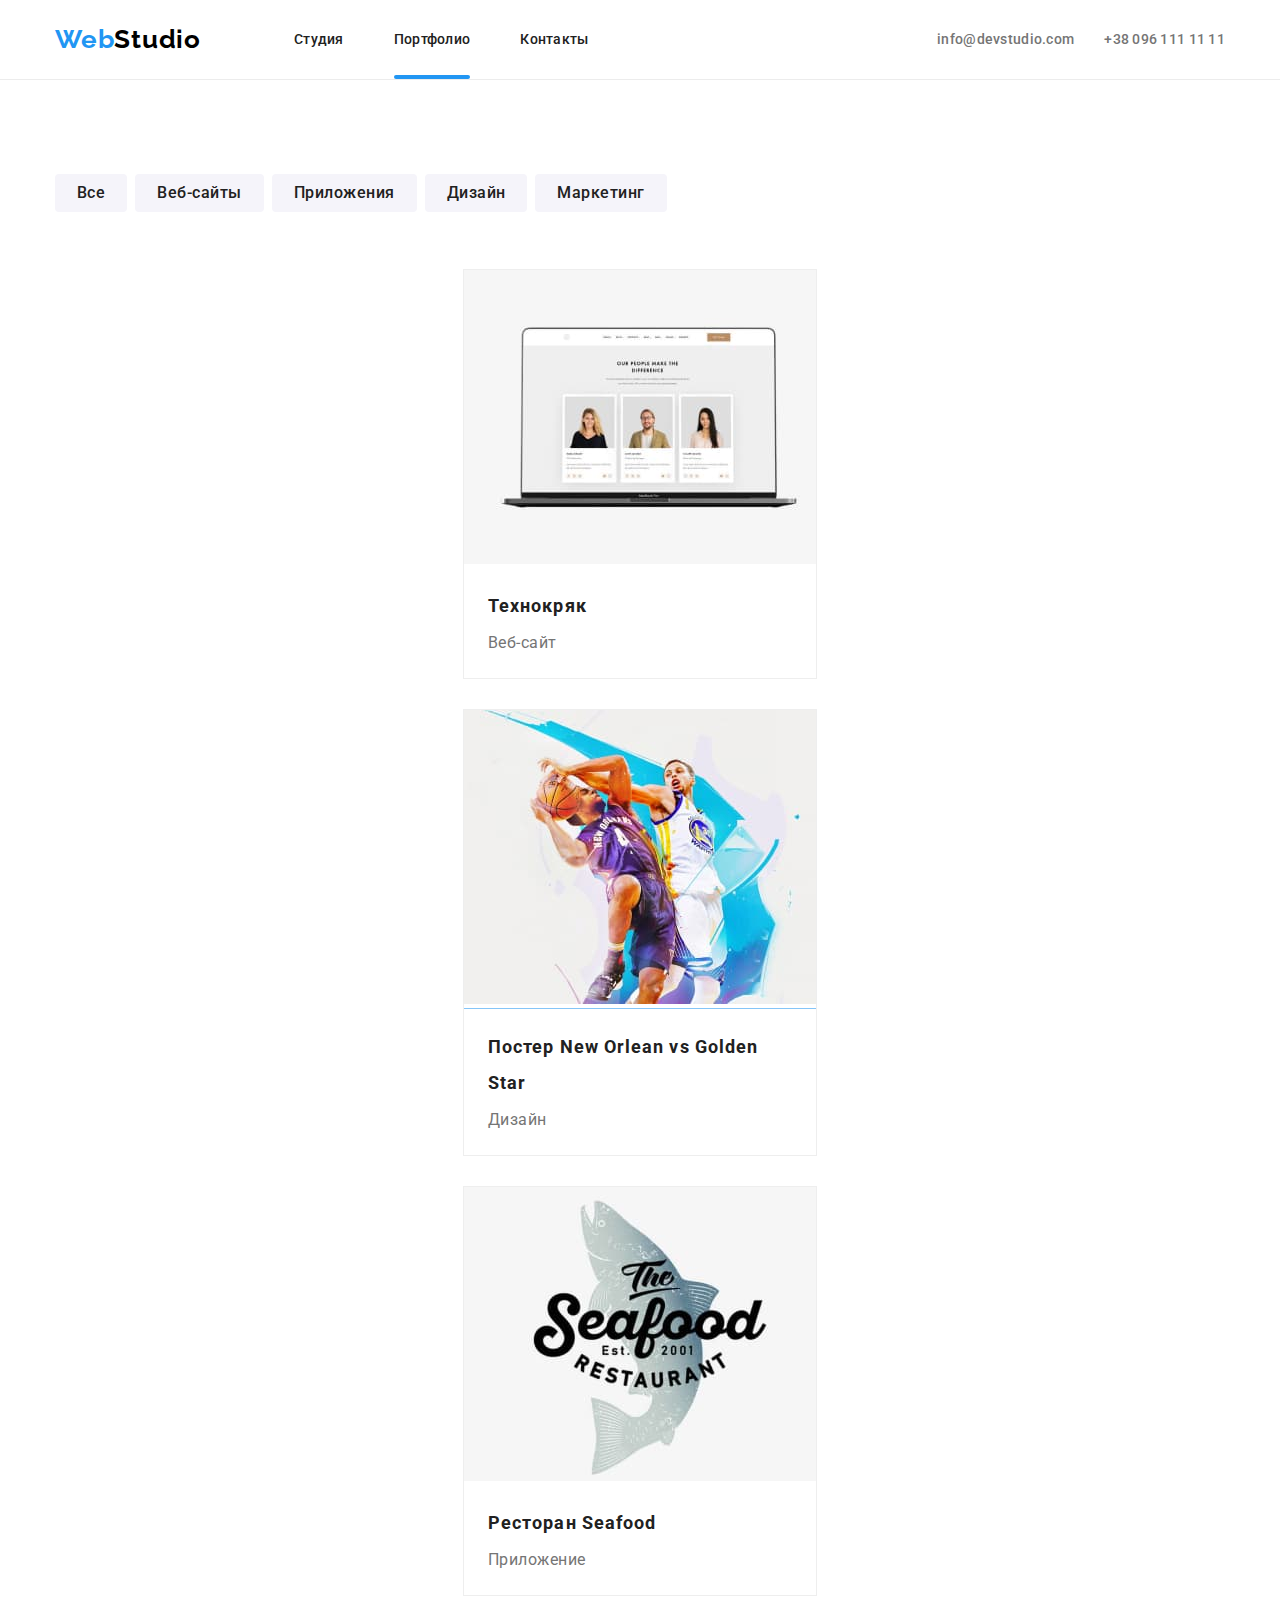
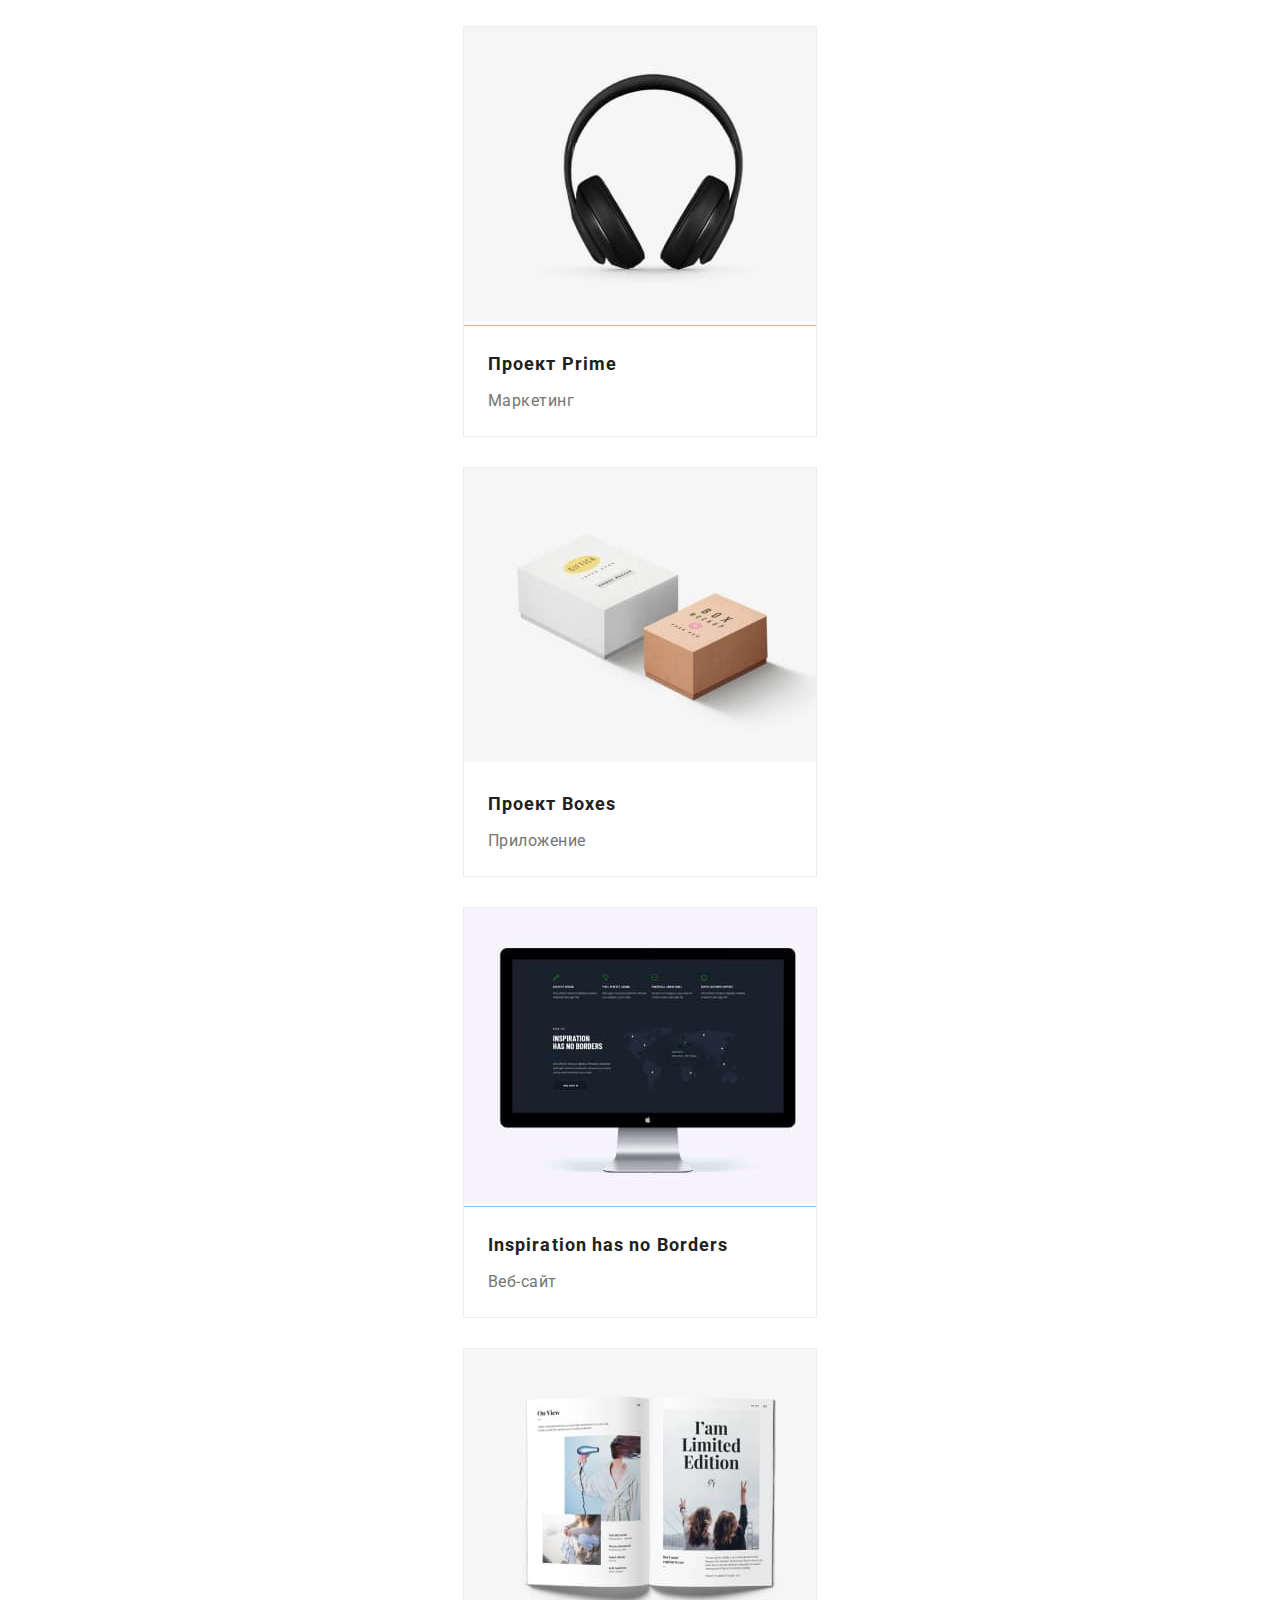
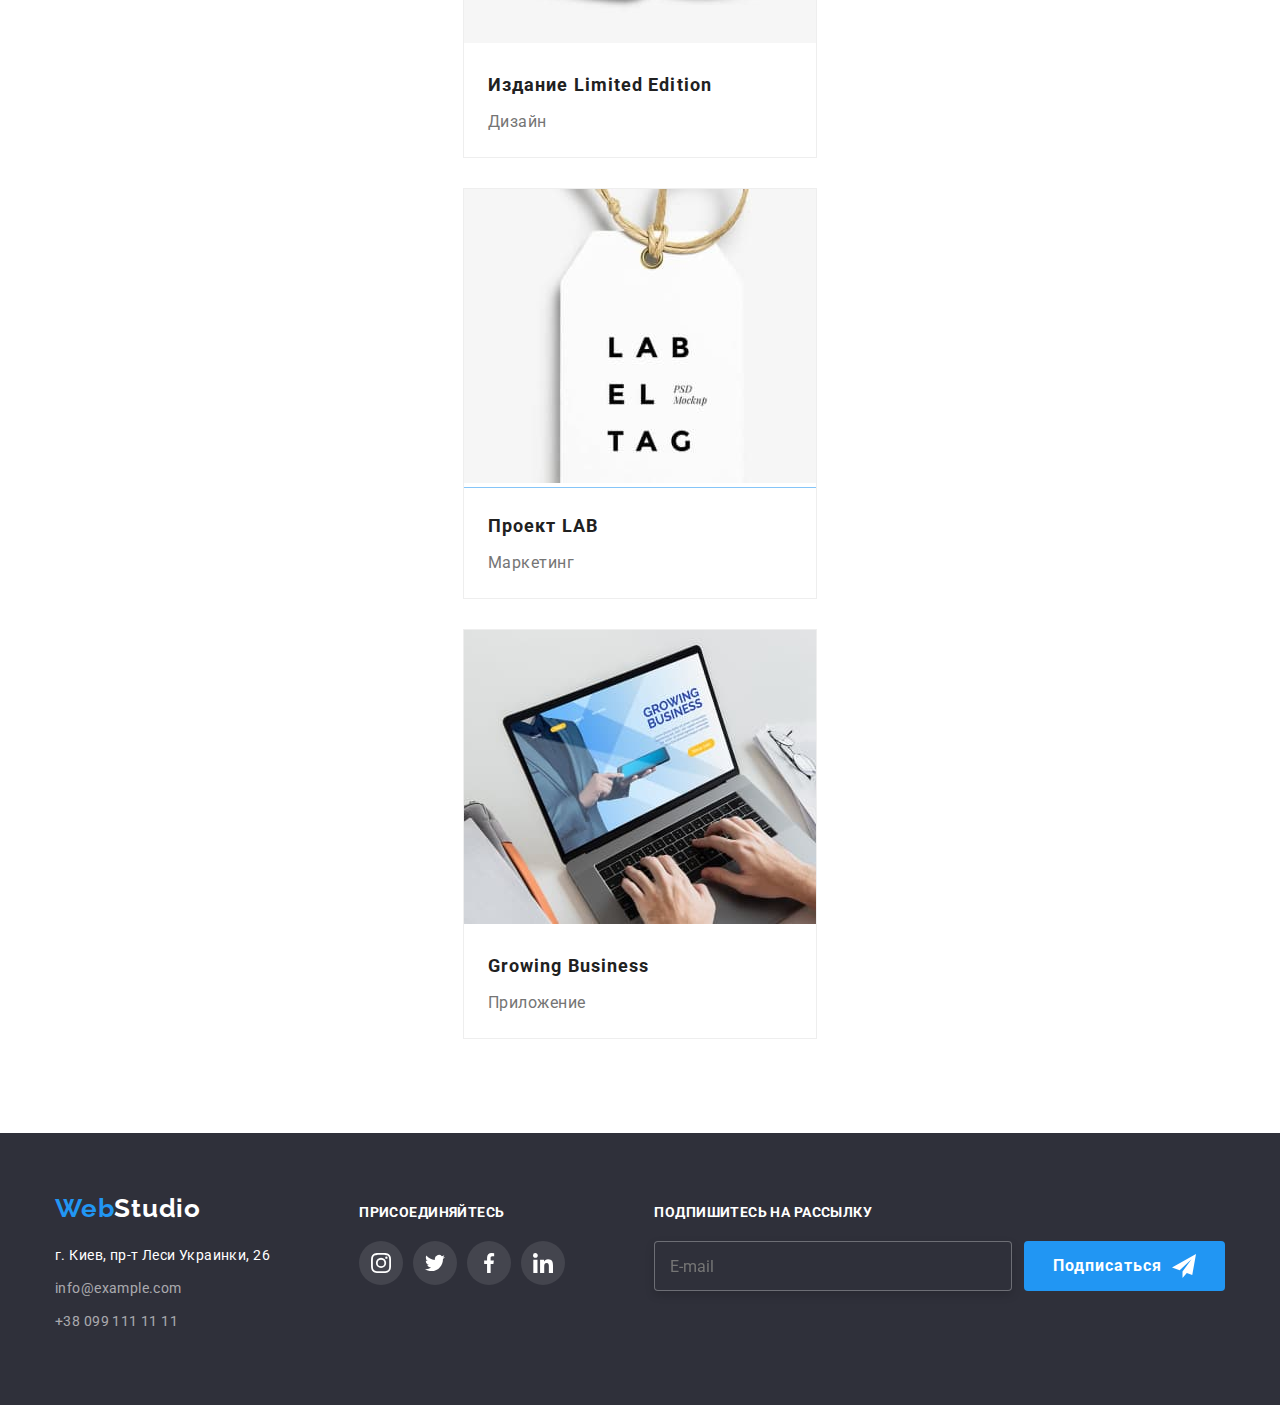
==== commit 9bc6afe7: "details" ====
--- a/portfolio.html
+++ b/portfolio.html
@@ -55,7 +55,6 @@
                     <a href="" class="header-socials__link">Facebook</a>
                     <span class="header-socials__span"></span>
                     <a href="" class="header-socials__link">Linkedin</a>
-                    <span class="header-socials__span"></span>
                 </div>
             </div>
 
--- a/css/styles.min.css
+++ b/css/styles.min.css
@@ -1,2 +1,2 @@
-ul{list-style:none;padding:0;margin:0}a{text-decoration:none;color:var(--main-text-color)}h1,h2,h3,p{margin:0}.section{padding-top:60px;padding-bottom:60px}@media screen and (min-width: 1200px){.section{padding-top:94px;padding-bottom:94px}}picture{display:block}:root{--text-color: #757575;--main-text-color:#212121;--accent-color: #2196F3;--background: #2F303A;--team-color: #F5F4FA;--main-color: #fff;--link-color: #AFB1B8;--primari-font: 'Roboto', sans-serif;--secondary-font: 'Raleway', sans-serif}body{font-family:'Roboto', sans-serif;color:var(--main-text-color)}@media screen and (max-width: 768px){body{margin-top:60px}}@media screen and (min-width: 768px){body{margin-top:80px}}.container{max-width:480px;min-width:0px;padding-left:15px;padding-right:15px;margin:0 auto}@media screen and (min-width: 768px){.container{min-width:768px}}@media screen and (min-width: 1200px){.container{min-width:1200px}}.header{position:fixed;top:0;left:0;width:100%;height:60px;background-color:var(--main-color);border-bottom:1px solid #ECECEC;z-index:100}@media screen and (min-width: 768px){.header{height:80px}}.header__container{height:100%;display:-webkit-box;display:-ms-flexbox;display:flex;-webkit-box-align:center;-ms-flex-align:center;align-items:center;-webkit-box-pack:justify;-ms-flex-pack:justify;justify-content:space-between}@media screen and (max-width: 767px){.nav__list{display:block}}@media screen and (min-width: 768px){.nav__list{display:-webkit-box;display:-ms-flexbox;display:flex}}@media screen and (max-width: 767px){.header-contacts{display:-webkit-box;display:-ms-flexbox;display:flex;-webkit-box-orient:vertical;-webkit-box-direction:reverse;-ms-flex-direction:column-reverse;flex-direction:column-reverse}}@media screen and (min-width: 768px) and (max-width: 1199px){.header-contacts{display:-webkit-box;display:-ms-flexbox;display:flex;-webkit-box-orient:vertical;-webkit-box-direction:normal;-ms-flex-direction:column;flex-direction:column;-webkit-box-pack:center;-ms-flex-pack:center;justify-content:center}}@media screen and (min-width: 1200px){.header-contacts{display:-webkit-box;display:-ms-flexbox;display:flex;-webkit-box-align:center;-ms-flex-align:center;align-items:center}}.burger-menu{display:block;margin-left:auto;border:none;background-color:#fff;z-index:101}@media screen and (min-width: 768px){.burger-menu{display:none}}.burger-menu .burger-close{opacity:0}.burger-menu.is-open .burger-open{opacity:0}.burger-menu.is-open .burger-close{opacity:1}@media screen and (max-width: 767px){.menu-container{position:absolute;top:0;left:0;width:100%;height:796px;overflow:auto;background-color:#fff;padding:48px 40px;opacity:0;visibility:hidden;pointer-events:none;display:-webkit-box;display:-ms-flexbox;display:flex;-webkit-box-orient:vertical;-webkit-box-direction:normal;-ms-flex-direction:column;flex-direction:column;-webkit-box-pack:justify;-ms-flex-pack:justify;justify-content:space-between}}@media screen and (min-width: 768px){.menu-container{display:-webkit-box;display:-ms-flexbox;display:flex;-webkit-box-align:center;-ms-flex-align:center;align-items:center;-webkit-box-pack:justify;-ms-flex-pack:justify;justify-content:space-between;width:100%}}.menu-container.is-open{overflow:auto;opacity:1;visibility:inherit;pointer-events:all}.menu-container.is-open body{overflow:hidden}.burger-icon{width:40px;height:40px;fill:var(--main-text-color)}.burger-menu:hover .burger-icon,.burger-menu:focus .burger-icon{fill:var(--accent-color)}.header-socials__link{margin:10px;font-weight:500;font-size:18px;line-height:1.22;letter-spacing:0.02em;color:var(--accent-color)}.header-socials__span{width:1px;height:22px;border:1px solid rgba(33,33,33,0.2)}.hero{margin:0 auto;padding-top:118px;padding-bottom:118px;width:100%;background-repeat:no-repeat;background-size:cover;background-position:center}@media screen and (max-width: 479px){.hero{background-image:-webkit-gradient(linear, left top, left bottom, from(rgba(47,48,58,0.4)), to(rgba(47,48,58,0.4))),url(../images/hero-mobile1x.jpg);background-image:linear-gradient(to bottom, rgba(47,48,58,0.4), rgba(47,48,58,0.4)),url(../images/hero-mobile1x.jpg)}}@media (min-device-pixel-ratio: 2), (-webkit-min-device-pixel-ratio: 2), (min-resolution: 192dpi), (min-resolution: 2dppx){.hero{background-image:-webkit-gradient(linear, left top, left bottom, from(rgba(47,48,58,0.4)), to(rgba(47,48,58,0.4))),url(../images/hero-mobile2x.jpg);background-image:linear-gradient(to bottom, rgba(47,48,58,0.4), rgba(47,48,58,0.4)),url(../images/hero-mobile2x.jpg)}}@media screen and (min-width: 480px) and (max-width: 767px){.hero{background-image:-webkit-gradient(linear, left top, left bottom, from(rgba(47,48,58,0.4)), to(rgba(47,48,58,0.4))),url(../images/hero-tablet1x.jpg);background-image:linear-gradient(to bottom, rgba(47,48,58,0.4), rgba(47,48,58,0.4)),url(../images/hero-tablet1x.jpg)}}@media (min-device-pixel-ratio: 2), (-webkit-min-device-pixel-ratio: 2), (min-resolution: 192dpi), (min-resolution: 2dppx){.hero{background-image:-webkit-gradient(linear, left top, left bottom, from(rgba(47,48,58,0.4)), to(rgba(47,48,58,0.4))),url(../images/hero-tablet2x.jpg);background-image:linear-gradient(to bottom, rgba(47,48,58,0.4), rgba(47,48,58,0.4)),url(../images/hero-tablet2x.jpg)}}@media screen and (min-width: 768px){.hero{padding-top:200px;padding-bottom:200px;background-image:-webkit-gradient(linear, left top, left bottom, from(rgba(47,48,58,0.4)), to(rgba(47,48,58,0.4))),url(../images/hero-screen1x.jpg);background-image:linear-gradient(to bottom, rgba(47,48,58,0.4), rgba(47,48,58,0.4)),url(../images/hero-screen1x.jpg)}}@media (min-device-pixel-ratio: 2), (-webkit-min-device-pixel-ratio: 2), (min-resolution: 192dpi), (min-resolution: 2dppx){.hero{background-image:-webkit-gradient(linear, left top, left bottom, from(rgba(47,48,58,0.4)), to(rgba(47,48,58,0.4))),url(../images/hero-screen2x.jpg);background-image:linear-gradient(to bottom, rgba(47,48,58,0.4), rgba(47,48,58,0.4)),url(../images/hero-screen2x.jpg)}}.hero__title{margin-bottom:30px;font-weight:900;font-size:26px;line-height:162%;text-align:center;letter-spacing:0.06em;text-transform:uppercase;color:var(--main-color)}@media screen and (min-width: 1200px){.hero__title{font-size:44px;line-height:136%}}.hero__button{display:block;margin:0 auto;padding:10px 32px;font-weight:700;font-size:16px;line-height:188%;letter-spacing:0.06em;color:var(--main-color);border:none;border-radius:4px;background-color:var(--accent-color);cursor:pointer}.backdrop{position:fixed;overflow-y:scroll;top:0;left:0;width:100%;height:100%;z-index:101;opacity:1;background-color:rgba(0,0,0,0.2);-webkit-transition:250ms opacity cubic-bezier(0.4, 0, 0.2, 1);transition:250ms opacity cubic-bezier(0.4, 0, 0.2, 1)}@media screen and (max-width: 479px){.backdrop{padding:auto}}.backdrop.is-hidden{opacity:0;pointer-events:none}.modal{position:absolute;padding:40px;background-color:var(--main-color);-webkit-box-shadow:0px 1px 3px rgba(0,0,0,0.12),0px 1px 1px rgba(0,0,0,0.14),0px 2px 1px rgba(0,0,0,0.2);box-shadow:0px 1px 3px rgba(0,0,0,0.12),0px 1px 1px rgba(0,0,0,0.14),0px 2px 1px rgba(0,0,0,0.2);border-radius:4px}@media screen and (min-width: 1200px){.modal{width:528px;height:581px;top:50%;left:50%;-webkit-transform:translate(-50%, -50%);transform:translate(-50%, -50%)}}@media screen and (min-width: 480px) and (max-width: 1199px){.modal{width:450px;height:609px;top:50%;left:50%;-webkit-transform:translate(-50%, -50%);transform:translate(-50%, -50%)}}@media screen and (max-width: 479px){.modal{width:100%;max-width:450px}}.modal__closing-button{position:absolute;top:8px;right:8px;width:30px;height:30px;border-radius:50%;border:1px solid rgba(0,0,0,0.1);background-color:var(--main-color)}.modal__closing-icon{fill:black;-webkit-transition:250ms fill cubic-bezier(0.4, 0, 0.2, 1);transition:250ms fill cubic-bezier(0.4, 0, 0.2, 1)}.modal__closing-button:hover .modal__closing-icon,.modal__closing-button:focus .modal__closing-icon{fill:var(--accent-color)}.modal__form h2{margin-bottom:30px;font-weight:700;font-size:20px;line-height:150%;text-align:center;letter-spacing:0.03em;color:#212121}.form-field{position:relative;display:-webkit-box;display:-ms-flexbox;display:flex;-webkit-box-orient:vertical;-webkit-box-direction:normal;-ms-flex-direction:column;flex-direction:column;-webkit-box-pack:center;-ms-flex-pack:center;justify-content:center;cursor:pointer;margin-bottom:28px}.form-field__input{padding-left:42px;height:40px;border:1px solid rgba(33,33,33,0.2);border-radius:4px}.form-field__label{position:absolute;top:0;left:0;-webkit-transform:translateY(-120%);transform:translateY(-120%);font-size:12px;line-height:114%;letter-spacing:0.01em;color:var(--text-color);-webkit-transition:250ms color cubic-bezier(0.4, 0, 0.2, 1);transition:250ms color cubic-bezier(0.4, 0, 0.2, 1)}.form-field:hover .form-field__label,.form-field:focus-within .form-field__label{color:var(--accent-color)}.form-svg{position:absolute;top:14px;left:14px}.form-field:hover .form-svg,.form-field:focus-within .form-svg{fill:var(--accent-color)}.textarea{margin-bottom:20px}.form-field__textarea{height:120px;border:1px solid rgba(33,33,33,0.2);border-radius:4px;resize:none;padding:12px 16px}.form-field__textarea:placeholder-shown{font-weight:400;font-size:14px;line-height:117%;letter-spacing:0.01em;color:rgba(117,117,117,0.5)}.form-field__checkbox{display:-webkit-box;display:-ms-flexbox;display:flex;-webkit-box-align:center;-ms-flex-align:center;align-items:center;font-size:12px;line-height:116%;letter-spacing:0.03em;color:var(--text-color)}.form-field__checkbox a{margin-left:5px;color:var(--accent-color);text-decoration:underline}input[type="checkbox"]{-webkit-appearance:none;-moz-appearance:none;appearance:none}.form-field__icon{display:block;margin-right:8px;width:16px;height:15px;border:2px solid var(--main-text-color);border-radius:4px}input[type="checkbox"]:checked+.form-field__icon{background-image:url(../../../images/checkbox.svg);border:none;background-origin:border-box;background-size:contain}.modal__button{padding:10px 55px;display:block;margin:0 auto;border:none;border-radius:4px;background-color:var(--accent-color);font-weight:700;font-size:16px;line-height:188%;letter-spacing:0.06em;color:var(--main-color);cursor:pointer}@media screen and (min-width: 768px){.advantages__list{display:-webkit-box;display:-ms-flexbox;display:flex;-ms-flex-wrap:wrap;flex-wrap:wrap;margin:-15px}}@media screen and (max-width: 480px){.advantages__item{width:100%}}.advantages__item:not(:last-child){margin-bottom:30px}@media screen and (min-width: 768px){.advantages__item{margin:15px;width:354px}.advantages__item:last-child{margin-bottom:30px}}@media screen and (min-width: 1200px){.advantages__item{width:270px}}.advantages__group{position:relative;width:100%;height:120px;background-color:#F5F4FA;border-radius:4px;margin-bottom:30px}.advantages__icon{position:absolute;top:50%;left:50%;-webkit-transform:translate(-50%, -50%);transform:translate(-50%, -50%);width:70px;height:70px}.advanteges__title{margin-bottom:10px;font-weight:700;font-size:14px;line-height:112%;text-align:center;letter-spacing:0.03em;text-transform:uppercase;color:var(--main-text-color)}@media screen and (min-width: 768px){.advanteges__title{text-align:start}}.advantages__text{font-size:14px;line-height:171%;letter-spacing:0.03em;color:var(--text-color)}.ourwork{display:none}@media screen and (min-width: 1200px){.ourwork{display:block;-webkit-box-pack:center;-ms-flex-pack:center;justify-content:center;padding-top:0}}.ourwork h2{margin-bottom:50px;font-weight:700;font-size:36px;line-height:116%;text-align:center;letter-spacing:0.03em;color:var(--main-text-color)}.ourwork__list{display:-webkit-box;display:-ms-flexbox;display:flex;-webkit-box-pack:center;-ms-flex-pack:center;justify-content:center}.ourwork__item{position:relative}.ourwork__item:not(:last-child){margin-right:30px}.ourwork__group img{display:block}.ourwork__text{position:absolute;display:block;padding:27px 82px;width:100%;height:70px;left:0;bottom:0;background-color:rgba(47,48,58,0.8);font-weight:700;font-size:14px;line-height:114%;text-align:center;letter-spacing:0.03em;text-transform:uppercase;color:var(--main-color)}.team{background-color:var(--team-color)}.team h2{margin-bottom:30px;font-weight:700;font-size:28px;line-height:117%;text-align:center;letter-spacing:0.03em;color:var(--main-text-color)}@media screen and (min-width: 768px){.team h2{margin-bottom:50px}}@media screen and (min-width: 1200px){.team h2{margin-bottom:50px;font-weight:700;font-size:36px;line-height:1.16;text-align:center;letter-spacing:0.03em;color:var(--main-text-color)}}@media screen and (min-width: 768px){.team__list{display:-webkit-box;display:-ms-flexbox;display:flex;-ms-flex-wrap:wrap;flex-wrap:wrap;margin:-15px}}.team__item{margin-bottom:30px;background-color:var(--main-color);-webkit-box-shadow:0px 1px 3px rgba(0,0,0,0.12),0px 1px 1px rgba(0,0,0,0.14),0px 2px 1px rgba(0,0,0,0.2);box-shadow:0px 1px 3px rgba(0,0,0,0.12),0px 1px 1px rgba(0,0,0,0.14),0px 2px 1px rgba(0,0,0,0.2);border-radius:0px 0px 4px 4px}@media screen and (min-width: 768px){.team__item{margin:15px;width:354px}}@media screen and (min-width: 1200px){.team__item{width:270px}}.team__group{display:-webkit-box;display:-ms-flexbox;display:flex;-webkit-box-orient:vertical;-webkit-box-direction:normal;-ms-flex-direction:column;flex-direction:column;-webkit-box-align:center;-ms-flex-align:center;align-items:center;padding-top:30px;padding-bottom:24px}.team__group h3{margin-bottom:10px;font-weight:500;font-size:16px;line-height:119%;text-align:center;letter-spacing:0.03em;color:var(--main-text-color)}.team__group p{margin-bottom:16px;font-size:16px;line-height:119%;text-align:center;letter-spacing:0.03em;color:var(--text-color)}.socials{display:-webkit-box;display:-ms-flexbox;display:flex;-webkit-box-pack:center;-ms-flex-pack:center;justify-content:center}.socials__item:not(:last-child){margin-right:10px}.socials__link{display:-webkit-box;display:-ms-flexbox;display:flex;-webkit-box-align:center;-ms-flex-align:center;align-items:center;-webkit-box-pack:center;-ms-flex-pack:center;justify-content:center;background-color:none;width:44px;height:44px;border-radius:50%;-webkit-transition:250ms background-color cubic-bezier(0.4, 0, 0.2, 1);transition:250ms background-color cubic-bezier(0.4, 0, 0.2, 1)}.socials__link:hover,.socials__link:focus{background-color:var(--accent-color)}.socials__svg{fill:var(--link-color)}.socials__link:hover .socials__svg{fill:var(--main-color)}.partners__title{margin-bottom:30px;font-weight:700;font-size:28px;line-height:117%;text-align:center;letter-spacing:0.03em;color:var(--main-text-color)}@media screen and (min-width: 1200px){.partners__title{margin-bottom:50px;font-weight:700;font-size:36px;line-height:1.16;text-align:center;letter-spacing:0.03em;color:var(--main-text-color)}}.partners-list{display:-webkit-box;display:-ms-flexbox;display:flex;-ms-flex-wrap:wrap;flex-wrap:wrap;margin:-15px}@media screen and (max-width: 480px){.partners-list{-webkit-box-pack:center;-ms-flex-pack:center;justify-content:center}}.partners__item{margin:15px}@media screen and (max-width: 480px){.partners__item{width:50%}}.partners__link{display:-webkit-box;display:-ms-flexbox;display:flex;-webkit-box-align:center;-ms-flex-align:center;align-items:center;-webkit-box-pack:center;-ms-flex-pack:center;justify-content:center;outline:1px solid var(--link-color);border-radius:4px;color:var(--link-color);-webkit-transition:250ms color cubic-bezier(0.4, 0, 0.2, 1),250ms outline cubic-bezier(0.4, 0, 0.2, 1);transition:250ms color cubic-bezier(0.4, 0, 0.2, 1),250ms outline cubic-bezier(0.4, 0, 0.2, 1)}.partners__link:hover,.partners__link:focus{outline:1px solid var(--accent-color);color:var(--accent-color)}@media screen and (min-width: 1200px){.partners__link{padding:16px 32px}}@media screen and (min-width: 768px) and (max-width: 1199px){.partners__link{padding:16px 60px}}@media screen and (min-width: 480px) and (max-width: 767px){.partners__link{padding:16px 52px}}@media screen and (max-width: 479px){.partners__link{padding:5% 7%;width:100%}}.partners__icon{width:106px;height:60px;fill:currentColor}.page-footer{background-color:var(--background)}.footer{display:-webkit-box;display:-ms-flexbox;display:flex;-webkit-box-orient:vertical;-webkit-box-direction:normal;-ms-flex-direction:column;flex-direction:column;-webkit-box-align:center;-ms-flex-align:center;align-items:center;padding-top:60px;padding-bottom:60px}@media screen and (min-width: 768px){.footer{-webkit-box-orient:horizontal;-webkit-box-direction:normal;-ms-flex-direction:row;flex-direction:row;-ms-flex-wrap:wrap;flex-wrap:wrap;-ms-flex-pack:distribute;justify-content:space-around;-webkit-box-align:baseline;-ms-flex-align:baseline;align-items:baseline}}@media screen and (min-width: 1200px){.footer{-webkit-box-pack:justify;-ms-flex-pack:justify;justify-content:space-between}}.address__list{text-align:center;font-style:normal}@media screen and (min-width: 1200px){.address__list{text-align:start}}@media screen and (min-width: 767px) and (max-width: 1199px){.address__list{margin-bottom:60px}}.address__item+.address__item{margin-top:8px}@media screen and (min-width: 1200px){.address__item+.address__item{margin-top:9px}}.google-address{font-size:14px;line-height:171%;text-align:center;letter-spacing:0.03em;color:var(--main-color)}.footer-contacts{text-decoration:none;margin-bottom:60px;font-size:14px;line-height:171%;text-align:center;letter-spacing:0.03em;color:rgba(255,255,255,0.6)}.footer-socials{margin-bottom:60px}.footer-socials__title{margin-bottom:20px;font-weight:700;font-size:14px;line-height:114%;text-align:center;letter-spacing:0.03em;text-transform:uppercase;color:var(--main-color)}@media screen and (min-width: 1200px){.footer-socials__title{text-align:start}}.footer-socials__list{display:-webkit-box;display:-ms-flexbox;display:flex;-webkit-box-pack:center;-ms-flex-pack:center;justify-content:center}.footer-socials__item:not(:last-child){margin-right:10px}.footer-socials__link{display:-webkit-box;display:-ms-flexbox;display:flex;-webkit-box-align:center;-ms-flex-align:center;align-items:center;-webkit-box-pack:center;-ms-flex-pack:center;justify-content:center;width:44px;height:44px;border-radius:50%;background-color:rgba(255,255,255,0.1);-webkit-transition:250ms background-color cubic-bezier(0.4, 0, 0.2, 1);transition:250ms background-color cubic-bezier(0.4, 0, 0.2, 1)}.footer-socials__link:hover,.footer-socials__link:focus{background-color:var(--accent-color)}.footer-socials__icon{width:20px;height:20px;fill:var(--main-color)}.footer-form__title{margin-bottom:20px;font-weight:700;font-size:14px;line-height:114%;text-align:center;letter-spacing:0.03em;text-transform:uppercase;color:var(--main-color)}@media screen and (min-width: 1200px){.footer-form__title{text-align:start}}@media screen and (max-width: 479px){.footer-form{width:100%}}@media screen and (min-width: 1200px){.footer-form__form{display:-webkit-box;display:-ms-flexbox;display:flex}}.footer-form__input{margin-bottom:20px;padding:15px;height:50px;border:1px solid rgba(255,255,255,0.3);-webkit-filter:drop-shadow(0px 4px 4px rgba(0,0,0,0.15));filter:drop-shadow(0px 4px 4px rgba(0,0,0,0.15));border-radius:4px;background-color:var(--background)}@media screen and (min-width: 1200px){.footer-form__input{margin-bottom:0;margin-right:12px;width:358px}}@media screen and (min-width: 768px) and (max-width: 1199px){.footer-form__input{width:450px}}@media screen and (min-width: 480px) and (max-width: 767px){.footer-form__input{width:450px}}@media screen and (max-width: 480px){.footer-form__input{display:block;max-width:450px;width:100%}}.footer-form__button{display:-webkit-box;display:-ms-flexbox;display:flex;margin:0 auto;-webkit-box-align:center;-ms-flex-align:center;align-items:center;padding:10px 29px;font-weight:700;font-size:16px;line-height:188%;text-align:center;letter-spacing:0.06em;border:none;border-radius:4px;background-color:var(--accent-color);color:var(--main-color);cursor:pointer}@media screen and (min-width: 1200px){.footer-form__button{margin:0}}.footer-form__icon{width:24px;height:24px;fill:var(--main-color);margin-left:10px}.categories{display:-webkit-box;display:-ms-flexbox;display:flex;-ms-flex-wrap:wrap;flex-wrap:wrap;margin:-7px -4px}@media screen and (max-width: 767px){.categories{margin-bottom:40px}}@media screen and (min-width: 768px) and (max-width: 1199px){.categories{-webkit-box-pack:center;-ms-flex-pack:center;justify-content:center;margin-bottom:30px}}@media screen and (min-width: 1200px){.categories{margin-bottom:50px}}.categories__item{margin:7px 4px}.categories__button{padding:6px 22px;font-weight:500;font-size:16px;line-height:162%;text-align:center;letter-spacing:0.03em;color:var(--main-text-color);border:none;border-radius:4px;background-color:var(--team-color);cursor:pointer;-webkit-transition:250ms color cubic-bezier(0.4, 0, 0.2, 1),250ms background-color cubic-bezier(0.4, 0, 0.2, 1);transition:250ms color cubic-bezier(0.4, 0, 0.2, 1),250ms background-color cubic-bezier(0.4, 0, 0.2, 1)}.categories__button:hover,.categories__button:focus{color:var(--main-color);background-color:var(--accent-color)}.portfolio__list{margin:-15px}@media screen and (min-width: 768px){.portfolio__list{display:-webkit-box;display:-ms-flexbox;display:flex;-ms-flex-wrap:wrap;flex-wrap:wrap}}@media screen and (max-width: 479px){.portfolio__list{-webkit-box-align:center;-ms-flex-align:center;align-items:center}}.portfolio__item{margin:15px;background:#FFFFFF;border:1px solid #EEEEEE;background:var(--main-color);-webkit-transition:250ms -webkit-box-shadow cubic-bezier(0.4, 0, 0.2, 1);transition:250ms -webkit-box-shadow cubic-bezier(0.4, 0, 0.2, 1);transition:250ms box-shadow cubic-bezier(0.4, 0, 0.2, 1);transition:250ms box-shadow cubic-bezier(0.4, 0, 0.2, 1), 250ms -webkit-box-shadow cubic-bezier(0.4, 0, 0.2, 1)}.portfolio__item:hover,.portfolio__item:focus{-webkit-box-shadow:0px 1px 1px rgba(0,0,0,0.12),0px 4px 4px rgba(0,0,0,0.06),1px 4px 6px rgba(0,0,0,0.16);box-shadow:0px 1px 1px rgba(0,0,0,0.12),0px 4px 4px rgba(0,0,0,0.06),1px 4px 6px rgba(0,0,0,0.16);-webkit-transition:250ms color cubic-bezier(0.4, 0, 0.2, 1);transition:250ms color cubic-bezier(0.4, 0, 0.2, 1)}@media screen and (min-width: 768px){.portfolio__item{width:354px}}@media screen and (min-width: 480px) and (max-width: 767px){.portfolio__item{margin-bottom:30px;width:450px}}@media screen and (max-width: 479px){.portfolio__item{margin-bottom:30px;max-width:450px;width:100%}}.card__effect{position:relative;overflow:hidden}.card-effect__text{position:absolute;display:block;top:0;left:0;width:100%;height:100%;background-color:rgba(33,150,243,0.9);padding:77px 24px;font-size:18px;line-height:156%;letter-spacing:0.03em;color:var(--main-color);-webkit-transform:translateY(100%);transform:translateY(100%);-webkit-transition:500ms -webkit-transform cubic-bezier(0.075, 0.82, 0.165, 1);transition:500ms -webkit-transform cubic-bezier(0.075, 0.82, 0.165, 1);transition:500ms transform cubic-bezier(0.075, 0.82, 0.165, 1);transition:500ms transform cubic-bezier(0.075, 0.82, 0.165, 1), 500ms -webkit-transform cubic-bezier(0.075, 0.82, 0.165, 1);-webkit-transition:250ms -webkit-transform cubic-bezier(0.4, 0, 0.2, 1);transition:250ms -webkit-transform cubic-bezier(0.4, 0, 0.2, 1);transition:250ms transform cubic-bezier(0.4, 0, 0.2, 1);transition:250ms transform cubic-bezier(0.4, 0, 0.2, 1), 250ms -webkit-transform cubic-bezier(0.4, 0, 0.2, 1)}.portfolio__item:hover .card-effect__text,.portfolio__item:focus .card-effect__text{-webkit-transform:translateY(0);transform:translateY(0)}.portfolio__group{padding:20px 24px}.portfolio-title{margin-bottom:4px;font-weight:700;font-size:18px;line-height:200%;letter-spacing:0.06em;color:var(--main-text-color)}.portfolio__text{font-size:16px;line-height:188%;letter-spacing:0.03em;color:var(--text-color)}@media screen and (min-width: 768px){.nav__item:not(:last-child){margin-right:50px}}@media screen and (max-width: 767px){.nav__item{margin-bottom:35px}}@media screen and (min-width: 768px){.nav__link{position:relative;padding-top:32px;padding-bottom:32px;font-weight:500;font-size:14px;line-height:1.14px;letter-spacing:0.02em;color:var(--main-text-color);-webkit-transition:250ms color cubic-bezier(0.4, 0, 0.2, 1);transition:250ms color cubic-bezier(0.4, 0, 0.2, 1)}}@media screen and (max-width: 767px){.nav__link{font-weight:500;font-size:40px;line-height:1.17;text-align:center;letter-spacing:0.02em}}.nav__link:hover,.nav__link:focus{color:var(--accent-color)}@media screen and (max-width: 767px){.nav__link--current{color:var(--accent-color)}}@media screen and (min-width: 768px){.nav__link--current::after{position:absolute;content:"";bottom:0;left:0;width:100%;height:4px;border-radius:4px;background-color:var(--accent-color)}}.header-contacts__link{-webkit-transition:250ms color cubic-bezier(0.4, 0, 0.2, 1);transition:250ms color cubic-bezier(0.4, 0, 0.2, 1)}.header-contacts__link:hover,.header-contacts__link:focus{color:var(--accent-color)}@media screen and (min-width: 768px) and (max-width: 1199px){.header-contacts__link{display:-webkit-box;display:-ms-flexbox;display:flex;-webkit-box-align:center;-ms-flex-align:center;align-items:center;font-weight:500;font-size:12px;line-height:1.16;letter-spacing:0.02em;color:var(--text-color)}}.header-contacts__link+.header-contacts__link{margin-top:10px}@media screen and (min-width: 1200px){.header-contacts__link{display:-webkit-box;display:-ms-flexbox;display:flex;-webkit-box-align:center;-ms-flex-align:center;align-items:center;font-weight:500;font-size:14px;line-height:1.14;letter-spacing:0.02em;color:#757575}.header-contacts__link+.header-contacts__link{margin-top:0;margin-left:30px}}.header-contacts__icon{display:none}@media screen and (min-width: 768px) and (max-width: 1199px){.header-contacts__icon{width:12px;height:12px;margin-right:8px;fill:currentColor}}@media screen and (min-width: 1200px){.header-contacts__icon{width:16px;height:16px;margin-right:8px;fill:currentColor}}@media screen and (max-width: 767px){.phone{margin-bottom:32px;font-weight:500;font-size:34px;line-height:1.17;letter-spacing:0.02em;color:var(--accent-color)}}@media screen and (max-width: 767px){.mail{margin-bottom:64px;font-weight:500;font-size:24px;line-height:1.16;letter-spacing:0.02em;color:var(--main-text-color)}}@media screen and (min-width: 768px){.header-socials{display:none}}.emblem{text-decoration:none;font-family:'Raleway';font-weight:700;display:block;letter-spacing:0.03em;color:var(--accent-color)}@media screen and (max-width: 1199px){.emblem{font-size:24px;line-height:1.16}}@media screen and (min-width: 1200px){.emblem{font-size:26px;line-height:1.19}}@media screen and (min-width: 1200px){.header-emblem{margin-right:93px}}@media screen and (min-width: 768px) and (max-width: 1199px){.header-emblem{margin-right:88px}}.footer__emblem{text-align:center;margin-bottom:20px}@media screen and (min-width: 1200px){.footer__emblem{text-align:start}}.header-emblem__span{color:black}.footer__emblem span{color:var(--main-color)}
+ul{list-style:none;padding:0;margin:0}a{text-decoration:none;color:var(--main-text-color)}h1,h2,h3,p{margin:0}.section{padding-top:60px;padding-bottom:60px}@media screen and (min-width: 1200px){.section{padding-top:94px;padding-bottom:94px}}picture{display:block}:root{--text-color: #757575;--main-text-color:#212121;--accent-color: #2196F3;--background: #2F303A;--team-color: #F5F4FA;--main-color: #fff;--link-color: #AFB1B8;--primari-font: 'Roboto', sans-serif;--secondary-font: 'Raleway', sans-serif}body{font-family:'Roboto', sans-serif;color:var(--main-text-color)}@media screen and (max-width: 768px){body{margin-top:60px}}@media screen and (min-width: 768px){body{margin-top:80px}}.container{max-width:480px;min-width:0px;padding-left:15px;padding-right:15px;margin:0 auto}@media screen and (min-width: 768px){.container{min-width:768px}}@media screen and (min-width: 1200px){.container{min-width:1200px}}.header{position:fixed;top:0;left:0;width:100%;height:60px;background-color:var(--main-color);border-bottom:1px solid #ECECEC;z-index:100}@media screen and (min-width: 768px){.header{height:80px}}.header__container{height:100%;display:-webkit-box;display:-ms-flexbox;display:flex;-webkit-box-align:center;-ms-flex-align:center;align-items:center;-webkit-box-pack:justify;-ms-flex-pack:justify;justify-content:space-between}@media screen and (max-width: 767px){.nav__list{display:block;width:100%}}@media screen and (min-width: 768px){.nav__list{display:-webkit-box;display:-ms-flexbox;display:flex}}@media screen and (max-width: 767px){.header-contacts{display:-webkit-box;display:-ms-flexbox;display:flex;-webkit-box-orient:vertical;-webkit-box-direction:reverse;-ms-flex-direction:column-reverse;flex-direction:column-reverse}}@media screen and (min-width: 768px) and (max-width: 1199px){.header-contacts{display:-webkit-box;display:-ms-flexbox;display:flex;-webkit-box-orient:vertical;-webkit-box-direction:normal;-ms-flex-direction:column;flex-direction:column;-webkit-box-pack:center;-ms-flex-pack:center;justify-content:center}}@media screen and (min-width: 1200px){.header-contacts{display:-webkit-box;display:-ms-flexbox;display:flex;-webkit-box-align:center;-ms-flex-align:center;align-items:center}}.burger-menu{display:block;margin-left:auto;border:none;background-color:#fff;z-index:101}@media screen and (min-width: 768px){.burger-menu{display:none}}.burger-menu.is-open{position:absolute;top:10px;right:15px}.burger-menu .burger-close{opacity:0}.burger-menu.is-open .burger-open{opacity:0}.burger-menu.is-open .burger-close{opacity:1}@media screen and (max-width: 767px){.menu-container{position:fixed;top:0;left:0;width:100%;height:100%;overflow:auto;background-color:#fff;padding:48px 40px;opacity:0;visibility:hidden;pointer-events:none;display:-webkit-box;display:-ms-flexbox;display:flex;-webkit-box-orient:vertical;-webkit-box-direction:normal;-ms-flex-direction:column;flex-direction:column;-webkit-box-pack:justify;-ms-flex-pack:justify;justify-content:space-between;-webkit-box-align:start;-ms-flex-align:start;align-items:flex-start}}@media screen and (min-width: 768px){.menu-container{display:-webkit-box;display:-ms-flexbox;display:flex;-webkit-box-align:center;-ms-flex-align:center;align-items:center;-webkit-box-pack:justify;-ms-flex-pack:justify;justify-content:space-between;width:100%}}.menu-container.is-open{opacity:1;visibility:inherit;pointer-events:all}.menu-container.is-open body{overflow:hidden}.burger-icon{width:40px;height:40px;fill:var(--main-text-color)}.burger-menu:hover .burger-icon,.burger-menu:focus .burger-icon{fill:var(--accent-color)}@media screen and (max-width: 767px){.header-socials{display:-webkit-box;display:-ms-flexbox;display:flex;-webkit-box-align:center;-ms-flex-align:center;align-items:center;-webkit-box-pack:center;-ms-flex-pack:center;justify-content:center;width:95%}}.header-socials__link{margin:10px;font-weight:500;font-size:18px;line-height:1.22;letter-spacing:0.02em;color:var(--accent-color)}@media screen and (max-width: 460px){.header-socials__link{font-size:14px}}@media screen and (max-width: 420px){.header-socials__link{font-size:14px}}@media screen and (max-width: 380px){.header-socials__link{font-size:12px}}.header-socials__span{width:1px;height:22px;border:1px solid rgba(33,33,33,0.2)}.hero{margin:0 auto;padding-top:118px;padding-bottom:118px;width:100%;background-repeat:no-repeat;background-size:cover;background-position:center}@media screen and (max-width: 479px){.hero{background-image:-webkit-gradient(linear, left top, left bottom, from(rgba(47,48,58,0.4)), to(rgba(47,48,58,0.4))),url(../images/hero-mobile1x.jpg);background-image:linear-gradient(to bottom, rgba(47,48,58,0.4), rgba(47,48,58,0.4)),url(../images/hero-mobile1x.jpg)}}@media (min-device-pixel-ratio: 2), (-webkit-min-device-pixel-ratio: 2), (min-resolution: 192dpi), (min-resolution: 2dppx){.hero{background-image:-webkit-gradient(linear, left top, left bottom, from(rgba(47,48,58,0.4)), to(rgba(47,48,58,0.4))),url(../images/hero-mobile2x.jpg);background-image:linear-gradient(to bottom, rgba(47,48,58,0.4), rgba(47,48,58,0.4)),url(../images/hero-mobile2x.jpg)}}@media screen and (min-width: 480px) and (max-width: 767px){.hero{background-image:-webkit-gradient(linear, left top, left bottom, from(rgba(47,48,58,0.4)), to(rgba(47,48,58,0.4))),url(../images/hero-tablet1x.jpg);background-image:linear-gradient(to bottom, rgba(47,48,58,0.4), rgba(47,48,58,0.4)),url(../images/hero-tablet1x.jpg)}}@media (min-device-pixel-ratio: 2), (-webkit-min-device-pixel-ratio: 2), (min-resolution: 192dpi), (min-resolution: 2dppx){.hero{background-image:-webkit-gradient(linear, left top, left bottom, from(rgba(47,48,58,0.4)), to(rgba(47,48,58,0.4))),url(../images/hero-tablet2x.jpg);background-image:linear-gradient(to bottom, rgba(47,48,58,0.4), rgba(47,48,58,0.4)),url(../images/hero-tablet2x.jpg)}}@media screen and (min-width: 768px){.hero{padding-top:200px;padding-bottom:200px;background-image:-webkit-gradient(linear, left top, left bottom, from(rgba(47,48,58,0.4)), to(rgba(47,48,58,0.4))),url(../images/hero-screen1x.jpg);background-image:linear-gradient(to bottom, rgba(47,48,58,0.4), rgba(47,48,58,0.4)),url(../images/hero-screen1x.jpg)}}@media (min-device-pixel-ratio: 2), (-webkit-min-device-pixel-ratio: 2), (min-resolution: 192dpi), (min-resolution: 2dppx){.hero{background-image:-webkit-gradient(linear, left top, left bottom, from(rgba(47,48,58,0.4)), to(rgba(47,48,58,0.4))),url(../images/hero-screen2x.jpg);background-image:linear-gradient(to bottom, rgba(47,48,58,0.4), rgba(47,48,58,0.4)),url(../images/hero-screen2x.jpg)}}.hero__title{margin-bottom:30px;font-weight:900;font-size:26px;line-height:162%;text-align:center;letter-spacing:0.06em;text-transform:uppercase;color:var(--main-color)}@media screen and (min-width: 1200px){.hero__title{font-size:44px;line-height:136%}}.hero__button{display:block;margin:0 auto;padding:10px 32px;font-weight:700;font-size:16px;line-height:188%;letter-spacing:0.06em;color:var(--main-color);border:none;border-radius:4px;background-color:var(--accent-color);cursor:pointer}.backdrop{position:fixed;overflow-y:scroll;top:0;left:0;width:100%;height:100%;z-index:101;opacity:1;background-color:rgba(0,0,0,0.2);-webkit-transition:250ms opacity cubic-bezier(0.4, 0, 0.2, 1);transition:250ms opacity cubic-bezier(0.4, 0, 0.2, 1)}@media screen and (max-width: 479px){.backdrop{padding:10px 10px}}.backdrop.is-hidden{opacity:0;pointer-events:none}.modal{position:absolute;padding:40px;background-color:var(--main-color);-webkit-box-shadow:0px 1px 3px rgba(0,0,0,0.12),0px 1px 1px rgba(0,0,0,0.14),0px 2px 1px rgba(0,0,0,0.2);box-shadow:0px 1px 3px rgba(0,0,0,0.12),0px 1px 1px rgba(0,0,0,0.14),0px 2px 1px rgba(0,0,0,0.2);border-radius:4px}@media screen and (min-width: 1200px){.modal{width:528px;height:581px;top:50%;left:50%;-webkit-transform:translate(-50%, -50%);transform:translate(-50%, -50%)}}@media screen and (min-width: 480px) and (max-width: 1199px){.modal{width:450px;height:609px;top:50%;left:50%;-webkit-transform:translate(-50%, -50%);transform:translate(-50%, -50%)}}@media screen and (max-width: 479px){.modal{width:95%;max-width:450px}}.modal__closing-button{position:absolute;top:8px;right:8px;width:30px;height:30px;display:-webkit-box;display:-ms-flexbox;display:flex;-webkit-box-align:center;-ms-flex-align:center;align-items:center;-webkit-box-pack:center;-ms-flex-pack:center;justify-content:center;border-radius:50%;border:1px solid rgba(0,0,0,0.1);background-color:var(--main-color)}.modal__closing-icon{fill:black;-webkit-transition:250ms fill cubic-bezier(0.4, 0, 0.2, 1);transition:250ms fill cubic-bezier(0.4, 0, 0.2, 1)}.modal__closing-button:hover .modal__closing-icon,.modal__closing-button:focus .modal__closing-icon{fill:var(--accent-color)}.modal__form h2{margin-bottom:30px;font-weight:700;font-size:20px;line-height:150%;text-align:center;letter-spacing:0.03em;color:#212121}.form-field{position:relative;display:-webkit-box;display:-ms-flexbox;display:flex;-webkit-box-orient:vertical;-webkit-box-direction:normal;-ms-flex-direction:column;flex-direction:column;-webkit-box-pack:center;-ms-flex-pack:center;justify-content:center;cursor:pointer;margin-bottom:28px}.form-field__input{padding-left:42px;height:40px;border:1px solid rgba(33,33,33,0.2);border-radius:4px}.form-field__label{position:absolute;top:0;left:0;-webkit-transform:translateY(-120%);transform:translateY(-120%);font-size:12px;line-height:114%;letter-spacing:0.01em;color:var(--text-color);-webkit-transition:250ms color cubic-bezier(0.4, 0, 0.2, 1);transition:250ms color cubic-bezier(0.4, 0, 0.2, 1)}.form-field:hover .form-field__label,.form-field:focus-within .form-field__label{color:var(--accent-color)}.form-svg{position:absolute;top:14px;left:14px}.form-field:hover .form-svg,.form-field:focus-within .form-svg{fill:var(--accent-color)}.textarea{margin-bottom:20px}.form-field__textarea{height:120px;border:1px solid rgba(33,33,33,0.2);border-radius:4px;resize:none;padding:12px 16px}.form-field__textarea:placeholder-shown{font-weight:400;font-size:14px;line-height:117%;letter-spacing:0.01em;color:rgba(117,117,117,0.5)}.form-field__checkbox{display:-webkit-box;display:-ms-flexbox;display:flex;-webkit-box-align:center;-ms-flex-align:center;align-items:center;font-size:12px;line-height:116%;letter-spacing:0.03em;color:var(--text-color)}.form-field__checkbox a{margin-left:5px;color:var(--accent-color);text-decoration:underline}@media screen and (max-width: 479px){.form-field__checkbox{-ms-flex-wrap:wrap;flex-wrap:wrap;-webkit-box-pack:center;-ms-flex-pack:center;justify-content:center}}input[type="checkbox"]{-webkit-appearance:none;-moz-appearance:none;appearance:none}.form-field__icon{display:block;margin-right:8px;width:16px;height:15px;border:2px solid var(--main-text-color);border-radius:4px}input[type="checkbox"]:checked+.form-field__icon{background-image:url(../../../images/checkbox.svg);border:none;background-origin:border-box;background-size:contain}.modal__button{padding:10px 55px;display:-webkit-box;display:-ms-flexbox;display:flex;-webkit-box-align:center;-ms-flex-align:center;align-items:center;-webkit-box-pack:center;-ms-flex-pack:center;justify-content:center;margin:0 auto;border:none;border-radius:4px;background-color:var(--accent-color);font-weight:700;font-size:16px;line-height:1.88;letter-spacing:0.06em;color:var(--main-color);cursor:pointer}@media screen and (max-width: 479px){.modal__button{max-width:200px;width:100%}}@media screen and (min-width: 768px){.advantages__list{display:-webkit-box;display:-ms-flexbox;display:flex;-ms-flex-wrap:wrap;flex-wrap:wrap;margin:-15px}}@media screen and (max-width: 480px){.advantages__item{width:100%}}.advantages__item:not(:last-child){margin-bottom:30px}@media screen and (min-width: 768px){.advantages__item{margin:15px;width:354px}.advantages__item:last-child{margin-bottom:30px}}@media screen and (min-width: 1200px){.advantages__item{width:270px}}.advantages__group{position:relative;width:100%;height:120px;background-color:#F5F4FA;border-radius:4px;margin-bottom:30px}.advantages__icon{position:absolute;top:50%;left:50%;-webkit-transform:translate(-50%, -50%);transform:translate(-50%, -50%);width:70px;height:70px}.advanteges__title{margin-bottom:10px;font-weight:700;font-size:14px;line-height:112%;text-align:center;letter-spacing:0.03em;text-transform:uppercase;color:var(--main-text-color)}@media screen and (min-width: 768px){.advanteges__title{text-align:start}}.advantages__text{font-size:14px;line-height:171%;letter-spacing:0.03em;color:var(--text-color)}.ourwork{display:none}@media screen and (min-width: 1200px){.ourwork{display:block;-webkit-box-pack:center;-ms-flex-pack:center;justify-content:center;padding-top:0}}.ourwork h2{margin-bottom:50px;font-weight:700;font-size:36px;line-height:116%;text-align:center;letter-spacing:0.03em;color:var(--main-text-color)}.ourwork__list{display:-webkit-box;display:-ms-flexbox;display:flex;-webkit-box-pack:center;-ms-flex-pack:center;justify-content:center}.ourwork__item{position:relative}.ourwork__item:not(:last-child){margin-right:30px}.ourwork__group img{display:block}.ourwork__text{position:absolute;display:block;padding:27px 82px;width:100%;height:70px;left:0;bottom:0;background-color:rgba(47,48,58,0.8);font-weight:700;font-size:14px;line-height:114%;text-align:center;letter-spacing:0.03em;text-transform:uppercase;color:var(--main-color)}.team{background-color:var(--team-color)}.team h2{margin-bottom:30px;font-weight:700;font-size:28px;line-height:117%;text-align:center;letter-spacing:0.03em;color:var(--main-text-color)}@media screen and (min-width: 768px){.team h2{margin-bottom:50px}}@media screen and (min-width: 1200px){.team h2{margin-bottom:50px;font-weight:700;font-size:36px;line-height:1.16;text-align:center;letter-spacing:0.03em;color:var(--main-text-color)}}@media screen and (min-width: 768px){.team__list{display:-webkit-box;display:-ms-flexbox;display:flex;-ms-flex-wrap:wrap;flex-wrap:wrap;margin:-15px}}.team__item{margin-bottom:30px;background-color:var(--main-color);-webkit-box-shadow:0px 1px 3px rgba(0,0,0,0.12),0px 1px 1px rgba(0,0,0,0.14),0px 2px 1px rgba(0,0,0,0.2);box-shadow:0px 1px 3px rgba(0,0,0,0.12),0px 1px 1px rgba(0,0,0,0.14),0px 2px 1px rgba(0,0,0,0.2);border-radius:0px 0px 4px 4px}@media screen and (min-width: 768px){.team__item{margin:15px;width:354px}}@media screen and (min-width: 1200px){.team__item{width:270px}}.team__group{display:-webkit-box;display:-ms-flexbox;display:flex;-webkit-box-orient:vertical;-webkit-box-direction:normal;-ms-flex-direction:column;flex-direction:column;-webkit-box-align:center;-ms-flex-align:center;align-items:center;padding-top:30px;padding-bottom:24px}.team__group h3{margin-bottom:10px;font-weight:500;font-size:16px;line-height:119%;text-align:center;letter-spacing:0.03em;color:var(--main-text-color)}.team__group p{margin-bottom:16px;font-size:16px;line-height:119%;text-align:center;letter-spacing:0.03em;color:var(--text-color)}.socials{display:-webkit-box;display:-ms-flexbox;display:flex;-webkit-box-pack:center;-ms-flex-pack:center;justify-content:center}.socials__item:not(:last-child){margin-right:10px}.socials__link{display:-webkit-box;display:-ms-flexbox;display:flex;-webkit-box-align:center;-ms-flex-align:center;align-items:center;-webkit-box-pack:center;-ms-flex-pack:center;justify-content:center;background-color:none;width:44px;height:44px;border-radius:50%;-webkit-transition:250ms background-color cubic-bezier(0.4, 0, 0.2, 1);transition:250ms background-color cubic-bezier(0.4, 0, 0.2, 1)}.socials__link:hover,.socials__link:focus{background-color:var(--accent-color)}.socials__svg{fill:var(--link-color)}.socials__link:hover .socials__svg{fill:var(--main-color)}.partners__title{margin-bottom:30px;font-weight:700;font-size:28px;line-height:117%;text-align:center;letter-spacing:0.03em;color:var(--main-text-color)}@media screen and (min-width: 1200px){.partners__title{margin-bottom:50px;font-weight:700;font-size:36px;line-height:1.16;text-align:center;letter-spacing:0.03em;color:var(--main-text-color)}}.partners-list{display:-webkit-box;display:-ms-flexbox;display:flex;-ms-flex-wrap:wrap;flex-wrap:wrap;margin:-15px}@media screen and (max-width: 480px){.partners-list{-webkit-box-pack:center;-ms-flex-pack:center;justify-content:center}}.partners__item{margin:15px}@media screen and (max-width: 480px){.partners__item{width:50%}}.partners__link{display:-webkit-box;display:-ms-flexbox;display:flex;-webkit-box-align:center;-ms-flex-align:center;align-items:center;-webkit-box-pack:center;-ms-flex-pack:center;justify-content:center;outline:1px solid var(--link-color);border-radius:4px;color:var(--link-color);-webkit-transition:250ms color cubic-bezier(0.4, 0, 0.2, 1),250ms outline cubic-bezier(0.4, 0, 0.2, 1);transition:250ms color cubic-bezier(0.4, 0, 0.2, 1),250ms outline cubic-bezier(0.4, 0, 0.2, 1)}.partners__link:hover,.partners__link:focus{outline:1px solid var(--accent-color);color:var(--accent-color)}@media screen and (min-width: 1200px){.partners__link{padding:16px 32px}}@media screen and (min-width: 768px) and (max-width: 1199px){.partners__link{padding:16px 60px}}@media screen and (min-width: 480px) and (max-width: 767px){.partners__link{padding:16px 52px}}@media screen and (max-width: 479px){.partners__link{padding:5% 7%;width:100%}}.partners__icon{width:106px;height:60px;fill:currentColor}.page-footer{background-color:var(--background)}.footer{display:-webkit-box;display:-ms-flexbox;display:flex;-webkit-box-orient:vertical;-webkit-box-direction:normal;-ms-flex-direction:column;flex-direction:column;-webkit-box-align:center;-ms-flex-align:center;align-items:center;padding-top:60px;padding-bottom:60px}@media screen and (min-width: 768px){.footer{-webkit-box-orient:horizontal;-webkit-box-direction:normal;-ms-flex-direction:row;flex-direction:row;-ms-flex-wrap:wrap;flex-wrap:wrap;-ms-flex-pack:distribute;justify-content:space-around;-webkit-box-align:baseline;-ms-flex-align:baseline;align-items:baseline}}@media screen and (min-width: 1200px){.footer{-webkit-box-pack:justify;-ms-flex-pack:justify;justify-content:space-between}}.address__list{text-align:center;font-style:normal}@media screen and (min-width: 1200px){.address__list{text-align:start}}@media screen and (max-width: 1199px){.address__list{margin-bottom:60px}}.address__item+.address__item{margin-top:8px}@media screen and (min-width: 1200px){.address__item+.address__item{margin-top:9px}}.google-address{font-size:14px;line-height:171%;text-align:center;letter-spacing:0.03em;color:var(--main-color)}.footer-contacts{text-decoration:none;margin-bottom:60px;font-size:14px;line-height:171%;text-align:center;letter-spacing:0.03em;color:rgba(255,255,255,0.6)}.footer-socials{margin-bottom:60px}.footer-socials__title{margin-bottom:20px;font-weight:700;font-size:14px;line-height:114%;text-align:center;letter-spacing:0.03em;text-transform:uppercase;color:var(--main-color)}@media screen and (min-width: 1200px){.footer-socials__title{text-align:start}}.footer-socials__list{display:-webkit-box;display:-ms-flexbox;display:flex;-webkit-box-pack:center;-ms-flex-pack:center;justify-content:center}.footer-socials__item:not(:last-child){margin-right:10px}.footer-socials__link{display:-webkit-box;display:-ms-flexbox;display:flex;-webkit-box-align:center;-ms-flex-align:center;align-items:center;-webkit-box-pack:center;-ms-flex-pack:center;justify-content:center;width:44px;height:44px;border-radius:50%;background-color:rgba(255,255,255,0.1);-webkit-transition:250ms background-color cubic-bezier(0.4, 0, 0.2, 1);transition:250ms background-color cubic-bezier(0.4, 0, 0.2, 1)}.footer-socials__link:hover,.footer-socials__link:focus{background-color:var(--accent-color)}.footer-socials__icon{width:20px;height:20px;fill:var(--main-color)}.footer-form__title{margin-bottom:20px;font-weight:700;font-size:14px;line-height:114%;text-align:center;letter-spacing:0.03em;text-transform:uppercase;color:var(--main-color)}@media screen and (min-width: 1200px){.footer-form__title{text-align:start}}@media screen and (max-width: 479px){.footer-form{width:100%}}@media screen and (min-width: 1200px){.footer-form__form{display:-webkit-box;display:-ms-flexbox;display:flex}}.footer-form__input{margin-bottom:20px;padding:15px;height:50px;border:1px solid rgba(255,255,255,0.3);-webkit-filter:drop-shadow(0px 4px 4px rgba(0,0,0,0.15));filter:drop-shadow(0px 4px 4px rgba(0,0,0,0.15));border-radius:4px;background-color:var(--background)}@media screen and (min-width: 1200px){.footer-form__input{margin-bottom:0;margin-right:12px;width:358px}}@media screen and (min-width: 768px) and (max-width: 1199px){.footer-form__input{width:450px}}@media screen and (min-width: 480px) and (max-width: 767px){.footer-form__input{width:450px}}@media screen and (max-width: 480px){.footer-form__input{display:block;max-width:450px;width:100%}}.footer-form__button{display:-webkit-box;display:-ms-flexbox;display:flex;-webkit-box-align:center;-ms-flex-align:center;align-items:center;-webkit-box-pack:center;-ms-flex-pack:center;justify-content:center;margin:0 auto;align-items:center;padding:10px 29px;font-weight:700;font-size:16px;line-height:188%;text-align:center;letter-spacing:0.06em;border:none;border-radius:4px;background-color:var(--accent-color);color:var(--main-color);cursor:pointer}@media screen and (min-width: 1200px){.footer-form__button{margin:0}}@media screen and (max-width: 479px){.footer-form__button{width:100%;max-width:201px}}.footer-form__icon{width:24px;height:24px;fill:var(--main-color);margin-left:10px}.categories{display:-webkit-box;display:-ms-flexbox;display:flex;-ms-flex-wrap:wrap;flex-wrap:wrap;margin:-7px -4px}@media screen and (max-width: 767px){.categories{margin-bottom:40px}}@media screen and (min-width: 768px) and (max-width: 1199px){.categories{-webkit-box-pack:center;-ms-flex-pack:center;justify-content:center;margin-bottom:30px}}@media screen and (min-width: 1200px){.categories{margin-bottom:50px}}.categories__item{margin:7px 4px}.categories__button{padding:6px 22px;font-weight:500;font-size:16px;line-height:162%;text-align:center;letter-spacing:0.03em;color:var(--main-text-color);border:none;border-radius:4px;background-color:var(--team-color);cursor:pointer;-webkit-transition:250ms color cubic-bezier(0.4, 0, 0.2, 1),250ms background-color cubic-bezier(0.4, 0, 0.2, 1);transition:250ms color cubic-bezier(0.4, 0, 0.2, 1),250ms background-color cubic-bezier(0.4, 0, 0.2, 1)}.categories__button:hover,.categories__button:focus{color:var(--main-color);background-color:var(--accent-color)}.portfolio__list{display:-webkit-box;display:-ms-flexbox;display:flex;-webkit-box-orient:vertical;-webkit-box-direction:normal;-ms-flex-direction:column;flex-direction:column;-webkit-box-align:center;-ms-flex-align:center;align-items:center;-webkit-box-pack:center;-ms-flex-pack:center;justify-content:center;margin:-15px}@media screen and (min-width: 768px){.portfolio__list{display:-webkit-box;display:-ms-flexbox;display:flex;-ms-flex-wrap:wrap;flex-wrap:wrap}}@media screen and (max-width: 479px){.portfolio__list{-webkit-box-align:center;-ms-flex-align:center;align-items:center}}.portfolio__item{margin:15px;background:#FFFFFF;border:1px solid #EEEEEE;background:var(--main-color);-webkit-transition:250ms -webkit-box-shadow cubic-bezier(0.4, 0, 0.2, 1);transition:250ms -webkit-box-shadow cubic-bezier(0.4, 0, 0.2, 1);transition:250ms box-shadow cubic-bezier(0.4, 0, 0.2, 1);transition:250ms box-shadow cubic-bezier(0.4, 0, 0.2, 1), 250ms -webkit-box-shadow cubic-bezier(0.4, 0, 0.2, 1)}.portfolio__item:hover,.portfolio__item:focus{-webkit-box-shadow:0px 1px 1px rgba(0,0,0,0.12),0px 4px 4px rgba(0,0,0,0.06),1px 4px 6px rgba(0,0,0,0.16);box-shadow:0px 1px 1px rgba(0,0,0,0.12),0px 4px 4px rgba(0,0,0,0.06),1px 4px 6px rgba(0,0,0,0.16);-webkit-transition:250ms color cubic-bezier(0.4, 0, 0.2, 1);transition:250ms color cubic-bezier(0.4, 0, 0.2, 1)}@media screen and (min-width: 768px){.portfolio__item{width:354px}}@media screen and (min-width: 480px) and (max-width: 767px){.portfolio__item{margin-bottom:30px;width:450px}}@media screen and (max-width: 479px){.portfolio__item{margin-bottom:30px;max-width:450px;width:95%}}.card__effect{position:relative;overflow:hidden}.card-effect__text{position:absolute;display:block;top:0;left:0;width:100%;height:100%;background-color:rgba(33,150,243,0.9);padding:77px 24px;font-size:18px;line-height:156%;letter-spacing:0.03em;color:var(--main-color);-webkit-transform:translateY(100%);transform:translateY(100%);-webkit-transition:500ms -webkit-transform cubic-bezier(0.075, 0.82, 0.165, 1);transition:500ms -webkit-transform cubic-bezier(0.075, 0.82, 0.165, 1);transition:500ms transform cubic-bezier(0.075, 0.82, 0.165, 1);transition:500ms transform cubic-bezier(0.075, 0.82, 0.165, 1), 500ms -webkit-transform cubic-bezier(0.075, 0.82, 0.165, 1);-webkit-transition:250ms -webkit-transform cubic-bezier(0.4, 0, 0.2, 1);transition:250ms -webkit-transform cubic-bezier(0.4, 0, 0.2, 1);transition:250ms transform cubic-bezier(0.4, 0, 0.2, 1);transition:250ms transform cubic-bezier(0.4, 0, 0.2, 1), 250ms -webkit-transform cubic-bezier(0.4, 0, 0.2, 1)}.portfolio__item:hover .card-effect__text,.portfolio__item:focus .card-effect__text{-webkit-transform:translateY(0);transform:translateY(0)}.portfolio__group{padding:20px 24px}.portfolio-title{margin-bottom:4px;font-weight:700;font-size:18px;line-height:200%;letter-spacing:0.06em;color:var(--main-text-color)}.portfolio__text{font-size:16px;line-height:188%;letter-spacing:0.03em;color:var(--text-color)}@media screen and (min-width: 768px){.nav__item:not(:last-child){margin-right:50px}}@media screen and (max-width: 767px){.nav__item{margin-bottom:35px}}@media screen and (min-width: 768px){.nav__link{position:relative;padding-top:32px;padding-bottom:32px;font-weight:500;font-size:14px;line-height:1.14px;letter-spacing:0.02em;color:var(--main-text-color);-webkit-transition:250ms color cubic-bezier(0.4, 0, 0.2, 1);transition:250ms color cubic-bezier(0.4, 0, 0.2, 1)}}@media screen and (max-width: 767px){.nav__link{font-weight:500;font-size:40px;line-height:1.17;text-align:center;letter-spacing:0.02em}}.nav__link:hover,.nav__link:focus{color:var(--accent-color)}@media screen and (max-width: 767px){.nav__link--current{color:var(--accent-color)}}@media screen and (min-width: 768px){.nav__link--current::after{position:absolute;content:"";bottom:0;left:0;width:100%;height:4px;border-radius:4px;background-color:var(--accent-color)}}.header-contacts__link{-webkit-transition:250ms color cubic-bezier(0.4, 0, 0.2, 1);transition:250ms color cubic-bezier(0.4, 0, 0.2, 1)}.header-contacts__link:hover,.header-contacts__link:focus{color:var(--accent-color)}@media screen and (min-width: 768px) and (max-width: 1199px){.header-contacts__link{display:-webkit-box;display:-ms-flexbox;display:flex;-webkit-box-align:center;-ms-flex-align:center;align-items:center;font-weight:500;font-size:12px;line-height:1.16;letter-spacing:0.02em;color:var(--text-color)}}.header-contacts__link+.header-contacts__link{margin-top:10px}@media screen and (min-width: 1200px){.header-contacts__link{display:-webkit-box;display:-ms-flexbox;display:flex;-webkit-box-align:center;-ms-flex-align:center;align-items:center;font-weight:500;font-size:14px;line-height:1.14;letter-spacing:0.02em;color:#757575}.header-contacts__link+.header-contacts__link{margin-top:0;margin-left:30px}}.header-contacts__icon{display:none}@media screen and (min-width: 768px) and (max-width: 1199px){.header-contacts__icon{width:12px;height:12px;margin-right:8px;fill:currentColor}}@media screen and (min-width: 1200px){.header-contacts__icon{width:16px;height:16px;margin-right:8px;fill:currentColor}}@media screen and (max-width: 767px){.phone{margin-bottom:32px;font-weight:500;font-size:34px;line-height:1.17;letter-spacing:0.02em;color:var(--accent-color)}}@media screen and (max-width: 380px){.phone{font-size:26px}}@media screen and (max-width: 767px){.mail{margin-bottom:64px;font-weight:500;font-size:24px;line-height:1.16;letter-spacing:0.02em;color:var(--main-text-color)}}@media screen and (min-width: 768px){.header-socials{display:none}}.emblem{text-decoration:none;font-family:'Raleway';font-weight:700;display:block;letter-spacing:0.03em;color:var(--accent-color)}@media screen and (max-width: 1199px){.emblem{font-size:24px;line-height:1.16}}@media screen and (min-width: 1200px){.emblem{font-size:26px;line-height:1.19}}@media screen and (min-width: 1200px){.header-emblem{margin-right:93px}}@media screen and (min-width: 768px) and (max-width: 1199px){.header-emblem{margin-right:88px}}.footer__emblem{text-align:center;margin-bottom:20px}@media screen and (min-width: 1200px){.footer__emblem{text-align:start}}.header-emblem__span{color:black}.footer__emblem span{color:var(--main-color)}
 /*# sourceMappingURL=styles.min.css.map */